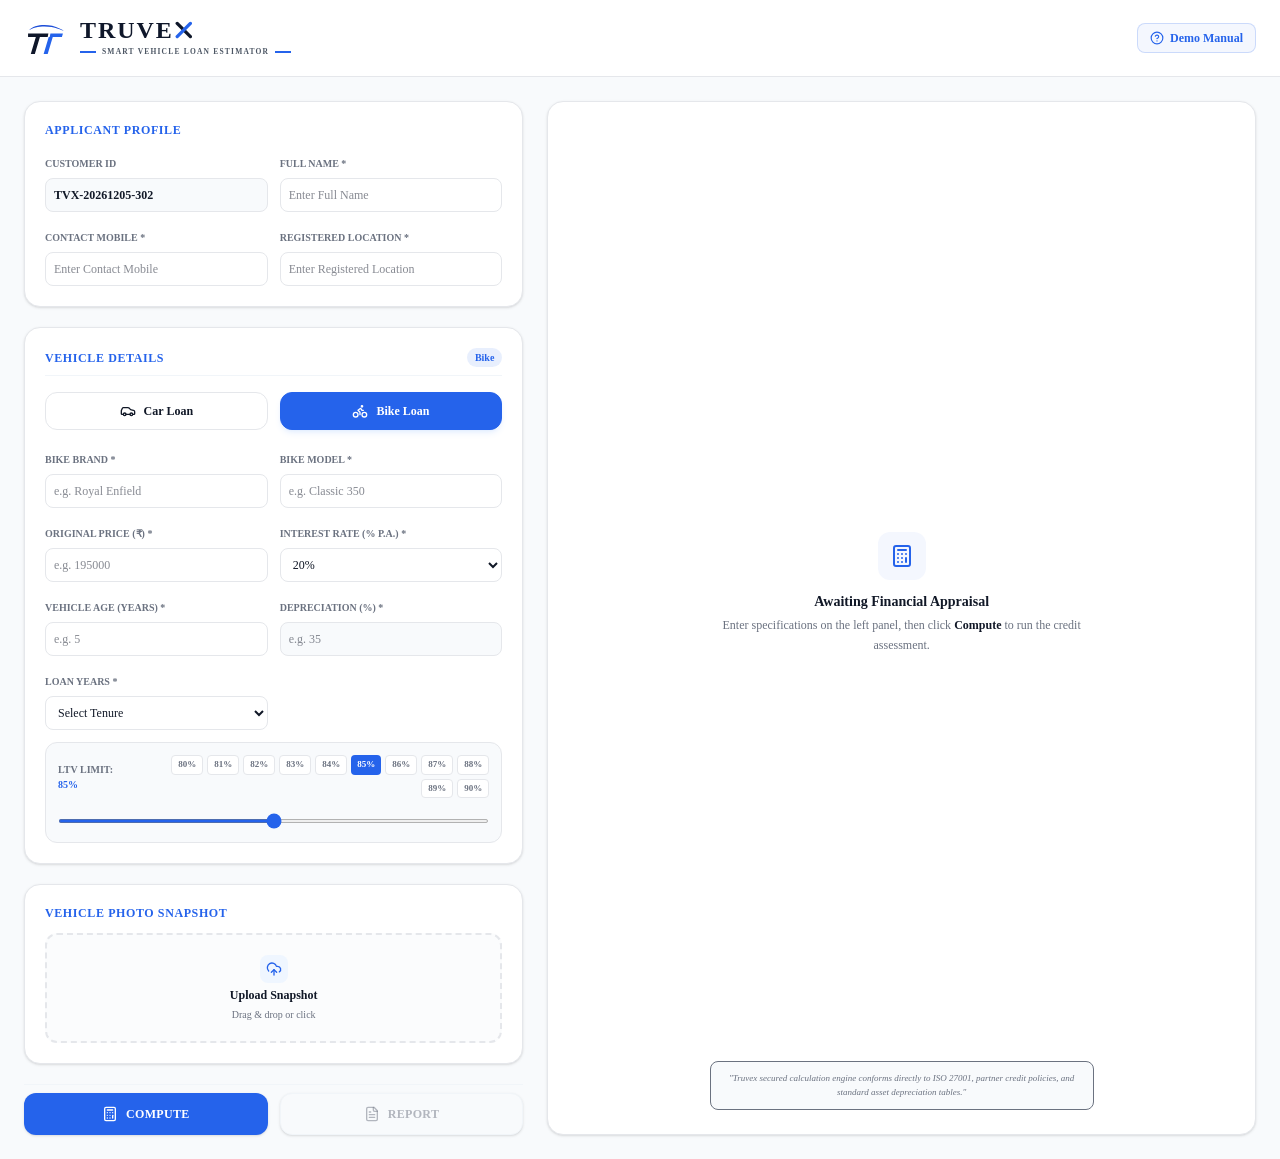
==== index.html @ 7a5fa1ab "deploy updated form without Current Market Value field" ====
<!doctype html>
<html lang="en">
  <head>
    <meta charset="UTF-8" />
    <meta name="viewport" content="width=device-width, initial-scale=1.0" />
    <title>Loan Eligibility Checker – Check Your Loan Eligibility Online | Instant Loan Guide</title>
    <meta name="description" content="Check your loan eligibility online in minutes. Compare personal, home, business, education, and vehicle loans. Learn how to apply, check your application status, calculate EMI, and find the best loan options from trusted lenders." />
    <link rel="canonical" href="https://truvex.life/" />

    <!-- Open Graph / Facebook -->
    <meta property="og:type" content="website" />
    <meta property="og:url" content="https://truvex.life/" />
    <meta property="og:title" content="Loan Eligibility Checker – Check Your Loan Eligibility Online | Instant Loan Guide" />
    <meta property="og:description" content="Check your loan eligibility online in minutes. Compare personal, home, business, education, and vehicle loans. Learn how to apply, check your application status, calculate EMI, and find the best loan options from trusted lenders." />
    <meta property="og:site_name" content="Truvex" />

    <!-- Twitter -->
    <meta name="twitter:card" content="summary_large_image" />
    <meta name="twitter:title" content="Loan Eligibility Checker – Check Your Loan Eligibility Online | Instant Loan Guide" />
    <meta name="twitter:description" content="Check your loan eligibility online in minutes. Compare personal, home, business, education, and vehicle loans. Learn how to apply, check your application status, calculate EMI, and find the best loan options from trusted lenders." />

    <!-- Additional SEO -->
    <meta name="robots" content="index, follow" />
    <meta name="keywords" content="loan eligibility, loan calculator, EMI calculator, vehicle loan, personal loan, home loan, business loan, education loan, loan guide, check eligibility online" />
    <meta name="author" content="Truvex" />
    <meta name="theme-color" content="#203647" />
    <script type="module" crossorigin src="/assets/index-BNVKclhV.js"></script>
    <link rel="stylesheet" crossorigin href="/assets/index-C1b336rQ.css">
  </head>
  <body>
    <div id="root"></div>
  </body>
</html>
---- assets/index-C1b336rQ.css ----
@import"https://fonts.googleapis.com/css2?family=Cinzel:wght@600;700;800&family=Marcellus&family=Cormorant+Garamond:ital,wght@0,500;0,600;0,700;1,500&family=Inter:wght@300;400;500;600;700&family=Poppins:wght@300;400;500;600;700&family=JetBrains+Mono:wght@400;500&display=swap";/*! tailwindcss v4.3.3 | MIT License | https://tailwindcss.com */@layer properties{@supports (((-webkit-hyphens:none)) and (not (margin-trim:inline))) or ((-moz-orient:inline) and (not (color:rgb(from red r g b)))){*,:before,:after,::backdrop{--tw-translate-x:0;--tw-translate-y:0;--tw-translate-z:0;--tw-scale-x:1;--tw-scale-y:1;--tw-scale-z:1;--tw-rotate-x:initial;--tw-rotate-y:initial;--tw-rotate-z:initial;--tw-skew-x:initial;--tw-skew-y:initial;--tw-pan-x:initial;--tw-pan-y:initial;--tw-pinch-zoom:initial;--tw-scroll-snap-strictness:proximity;--tw-space-y-reverse:0;--tw-space-x-reverse:0;--tw-divide-x-reverse:0;--tw-border-style:solid;--tw-divide-y-reverse:0;--tw-leading:initial;--tw-font-weight:initial;--tw-tracking:initial;--tw-ordinal:initial;--tw-slashed-zero:initial;--tw-numeric-figure:initial;--tw-numeric-spacing:initial;--tw-numeric-fraction:initial;--tw-shadow:0 0 #0000;--tw-shadow-color:initial;--tw-shadow-alpha:100%;--tw-inset-shadow:0 0 #0000;--tw-inset-shadow-color:initial;--tw-inset-shadow-alpha:100%;--tw-ring-color:initial;--tw-ring-shadow:0 0 #0000;--tw-inset-ring-color:initial;--tw-inset-ring-shadow:0 0 #0000;--tw-ring-inset:initial;--tw-ring-offset-width:0px;--tw-ring-offset-color:#fff;--tw-ring-offset-shadow:0 0 #0000;--tw-outline-style:solid;--tw-blur:initial;--tw-brightness:initial;--tw-contrast:initial;--tw-grayscale:initial;--tw-hue-rotate:initial;--tw-invert:initial;--tw-opacity:initial;--tw-saturate:initial;--tw-sepia:initial;--tw-drop-shadow:initial;--tw-drop-shadow-color:initial;--tw-drop-shadow-alpha:100%;--tw-drop-shadow-size:initial;--tw-backdrop-blur:initial;--tw-backdrop-brightness:initial;--tw-backdrop-contrast:initial;--tw-backdrop-grayscale:initial;--tw-backdrop-hue-rotate:initial;--tw-backdrop-invert:initial;--tw-backdrop-opacity:initial;--tw-backdrop-saturate:initial;--tw-backdrop-sepia:initial;--tw-duration:initial;--tw-ease:initial;--tw-contain-size:initial;--tw-contain-layout:initial;--tw-contain-paint:initial;--tw-contain-style:initial;--tw-text-shadow-color:initial;--tw-text-shadow-alpha:100%}}}@layer theme{:root,:host{--font-sans:"Times New Roman", Times, Georgia, serif;--font-mono:"Times New Roman", Times, Georgia, serif;--color-red-100:oklch(93.6% .032 17.717);--color-red-200:oklch(88.5% .062 18.334);--color-red-500:oklch(63.7% .237 25.331);--color-red-600:oklch(57.7% .245 27.325);--color-amber-50:oklch(98.7% .022 95.277);--color-amber-600:oklch(66.6% .179 58.318);--color-emerald-50:oklch(97.9% .021 166.113);--color-emerald-100:oklch(95% .052 163.051);--color-emerald-500:oklch(69.6% .17 162.48);--color-emerald-600:oklch(59.6% .145 163.225);--color-emerald-800:oklch(43.2% .095 166.913);--color-sky-950:oklch(29.3% .066 243.157);--color-blue-50:oklch(97% .014 254.604);--color-blue-500:oklch(62.3% .214 259.815);--color-rose-50:oklch(96.9% .015 12.422);--color-rose-100:oklch(94.1% .03 12.58);--color-rose-200:oklch(89.2% .058 10.001);--color-rose-500:oklch(64.5% .246 16.439);--color-rose-600:oklch(58.6% .253 17.585);--color-rose-800:oklch(45.5% .188 13.697);--color-slate-50:oklch(98.4% .003 247.858);--color-slate-100:oklch(96.8% .007 247.896);--color-slate-200:oklch(92.9% .013 255.508);--color-slate-950:oklch(12.9% .042 264.695);--color-white:#fff;--spacing:.25rem;--container-sm:24rem;--text-xs:.75rem;--text-xs--line-height:calc(1 / .75);--text-sm:.875rem;--text-sm--line-height:calc(1.25 / .875);--text-base:1rem;--text-base--line-height: 1.5 ;--text-xl:1.25rem;--text-xl--line-height:calc(1.75 / 1.25);--text-2xl:1.5rem;--text-2xl--line-height:calc(2 / 1.5);--font-weight-semibold:600;--font-weight-bold:700;--font-weight-extrabold:800;--tracking-tight:-.025em;--tracking-wide:.025em;--tracking-wider:.05em;--leading-relaxed:1.625;--radius-md:.375rem;--radius-lg:.5rem;--radius-xl:.75rem;--radius-2xl:1rem;--ease-in:cubic-bezier(.4, 0, 1, 1);--ease-out:cubic-bezier(0, 0, .2, 1);--ease-in-out:cubic-bezier(.4, 0, .2, 1);--default-transition-duration:.15s;--default-transition-timing-function:cubic-bezier(.4, 0, .2, 1);--default-font-family:var(--font-sans);--default-mono-font-family:var(--font-mono)}}@layer base{*,:after,:before,::backdrop{box-sizing:border-box;border:0 solid;margin:0;padding:0}::file-selector-button{box-sizing:border-box;border:0 solid;margin:0;padding:0}html,:host{-webkit-text-size-adjust:100%;-moz-tab-size:4;tab-size:4;line-height:1.5;font-family:var(--default-font-family,-apple-system, BlinkMacSystemFont, "Segoe UI", Roboto, "Helvetica Neue", "Noto Sans", Arial, sans-serif, "Apple Color Emoji", "Segoe UI Emoji", "Segoe UI Symbol", "Noto Color Emoji");font-feature-settings:var(--default-font-feature-settings,normal);font-variation-settings:var(--default-font-variation-settings,normal);-webkit-tap-highlight-color:transparent}hr{height:0;color:inherit;border-top-width:1px}abbr:where([title]){-webkit-text-decoration:underline dotted;text-decoration:underline dotted}h1,h2,h3,h4,h5,h6{font-size:inherit;font-weight:inherit}a{color:inherit;-webkit-text-decoration:inherit;text-decoration:inherit}b,strong{font-weight:bolder}code,kbd,samp,pre{font-family:var(--default-mono-font-family,ui-monospace, SFMono-Regular, Menlo, Monaco, Consolas, "Liberation Mono", "Courier New", monospace);font-feature-settings:var(--default-mono-font-feature-settings,normal);font-variation-settings:var(--default-mono-font-variation-settings,normal);font-size:1em}small{font-size:80%}sub,sup{vertical-align:baseline;font-size:75%;line-height:0;position:relative}sub{bottom:-.25em}sup{top:-.5em}table{text-indent:0;border-color:inherit;border-collapse:collapse}:-moz-focusring:where(:not(iframe)){outline:auto}progress{vertical-align:baseline}summary{display:list-item}ol,ul,menu{list-style:none}img,svg,video,canvas,audio,iframe,embed,object{vertical-align:middle;display:block}img,video{max-width:100%;height:auto}button,input,select,optgroup,textarea{font:inherit;font-feature-settings:inherit;font-variation-settings:inherit;letter-spacing:inherit;color:inherit;opacity:1;background-color:#0000;border-radius:0}::file-selector-button{font:inherit;font-feature-settings:inherit;font-variation-settings:inherit;letter-spacing:inherit;color:inherit;opacity:1;background-color:#0000;border-radius:0}:where(select:is([multiple],[size])) optgroup{font-weight:bolder}:where(select:is([multiple],[size])) optgroup option{padding-inline-start:20px}::file-selector-button{margin-inline-end:4px}::placeholder{opacity:1}@supports (not ((-webkit-appearance:-apple-pay-button))) or (contain-intrinsic-size:1px){::placeholder{color:currentColor}@supports (color:color-mix(in lab,red,red)){::placeholder{color:color-mix(in oklab,currentcolor 50%,transparent)}}}textarea{resize:vertical}::-webkit-search-decoration{-webkit-appearance:none}::-webkit-date-and-time-value{min-height:1lh;text-align:inherit}::-webkit-datetime-edit{display:inline-flex}::-webkit-datetime-edit-fields-wrapper{padding:0}::-webkit-datetime-edit{padding-block:0}::-webkit-datetime-edit-year-field{padding-block:0}::-webkit-datetime-edit-month-field{padding-block:0}::-webkit-datetime-edit-day-field{padding-block:0}::-webkit-datetime-edit-hour-field{padding-block:0}::-webkit-datetime-edit-minute-field{padding-block:0}::-webkit-datetime-edit-second-field{padding-block:0}::-webkit-datetime-edit-millisecond-field{padding-block:0}::-webkit-datetime-edit-meridiem-field{padding-block:0}::-webkit-calendar-picker-indicator{line-height:1}:-moz-ui-invalid{box-shadow:none}button,input:where([type=button],[type=reset],[type=submit]){-webkit-appearance:button;-moz-appearance:button;appearance:button}::file-selector-button{-webkit-appearance:button;-moz-appearance:button;appearance:button}::-webkit-inner-spin-button{height:auto}::-webkit-outer-spin-button{height:auto}[hidden]:where(:not([hidden=until-found])){display:none!important}}@layer components;@layer utilities{.\@container,.\@container-\[inline-size\]{container-type:inline-size}.\@container-size{container-type:size}.pointer-events-auto{pointer-events:auto}.pointer-events-none{pointer-events:none}.collapse{visibility:collapse}.invisible{visibility:hidden}.visible{visibility:visible}.sr-only{clip-path:inset(50%);white-space:nowrap;border-width:0;width:1px;height:1px;margin:-1px;padding:0;position:absolute;overflow:hidden}.not-sr-only{clip-path:none;white-space:normal;width:auto;height:auto;margin:0;padding:0;position:static;overflow:visible}.\!absolute{position:absolute!important}.absolute{position:absolute}.fixed{position:fixed}.relative{position:relative}.static{position:static}.sticky{position:sticky}.inset-0{top:0;right:0;bottom:0;left:0}.-top-1\.5{top:calc(var(--spacing) * -1.5)}.top-0{top:0}.-right-1\.5{right:calc(var(--spacing) * -1.5)}.isolate{isolation:isolate}.isolation-auto{isolation:auto}.z-40{z-index:40}.order-0,.order-none{order:0}.col-span-2{grid-column:span 2/span 2}.float-end{float:inline-end}.float-left{float:left}.float-none{float:none}.float-right{float:right}.float-start{float:inline-start}.clear-both{clear:both}.clear-end{clear:inline-end}.clear-left{clear:left}.clear-none{clear:none}.clear-right{clear:right}.clear-start{clear:inline-start}.\!container{width:100%!important}@media(min-width:40rem){.\!container{max-width:40rem!important}}@media(min-width:48rem){.\!container{max-width:48rem!important}}@media(min-width:64rem){.\!container{max-width:64rem!important}}@media(min-width:80rem){.\!container{max-width:80rem!important}}@media(min-width:96rem){.\!container{max-width:96rem!important}}.container{width:100%}@media(min-width:40rem){.container{max-width:40rem}}@media(min-width:48rem){.container{max-width:48rem}}@media(min-width:64rem){.container{max-width:64rem}}@media(min-width:80rem){.container{max-width:80rem}}@media(min-width:96rem){.container{max-width:96rem}}.container\!{width:100%!important}@media(min-width:40rem){.container\!{max-width:40rem!important}}@media(min-width:48rem){.container\!{max-width:48rem!important}}@media(min-width:64rem){.container\!{max-width:64rem!important}}@media(min-width:80rem){.container\!{max-width:80rem!important}}@media(min-width:96rem){.container\!{max-width:96rem!important}}.m-2{margin:calc(var(--spacing) * 2)}.mx-2{margin-inline:calc(var(--spacing) * 2)}.mx-auto{margin-inline:auto}.my-1{margin-block:var(--spacing)}.my-auto{margin-block:auto}.mt-0\.5{margin-top:calc(var(--spacing) * .5)}.mt-1{margin-top:var(--spacing)}.mt-1\.5{margin-top:calc(var(--spacing) * 1.5)}.mt-2{margin-top:calc(var(--spacing) * 2)}.mt-4{margin-top:calc(var(--spacing) * 4)}.mt-\[16px\]{margin-top:16px}.mr-2{margin-right:calc(var(--spacing) * 2)}.mb-1{margin-bottom:var(--spacing)}.mb-1\.5{margin-bottom:calc(var(--spacing) * 1.5)}.mb-2{margin-bottom:calc(var(--spacing) * 2)}.mb-3{margin-bottom:calc(var(--spacing) * 3)}.ml-2{margin-left:calc(var(--spacing) * 2)}.ml-\[0\.05em\]{margin-left:.05em}.box-border{box-sizing:border-box}.box-content{box-sizing:content-box}.block{display:block}.block\!{display:block!important}.contents{display:contents}.flex{display:flex}.flow-root{display:flow-root}.grid{display:grid}.hidden{display:none}.inline{display:inline}.inline-block{display:inline-block}.inline-flex{display:inline-flex}.inline-grid{display:inline-grid}.inline-table{display:inline-table}.list-item{display:list-item}.table{display:table}.table-caption{display:table-caption}.table-cell{display:table-cell}.table-column{display:table-column}.table-column-group{display:table-column-group}.table-footer-group{display:table-footer-group}.table-header-group{display:table-header-group}.table-row{display:table-row}.table-row-group{display:table-row-group}.field-sizing-content{field-sizing:content}.field-sizing-fixed{field-sizing:fixed}.size-auto{width:auto;height:auto}.h-1{height:var(--spacing)}.h-3{height:calc(var(--spacing) * 3)}.h-3\.5{height:calc(var(--spacing) * 3.5)}.h-4{height:calc(var(--spacing) * 4)}.h-5{height:calc(var(--spacing) * 5)}.h-6{height:calc(var(--spacing) * 6)}.h-9{height:calc(var(--spacing) * 9)}.h-12{height:calc(var(--spacing) * 12)}.h-20{height:calc(var(--spacing) * 20)}.h-\[1\.2rem\]{height:1.2rem}.h-\[1\.5px\]{height:1.5px}.h-auto{height:auto}.h-full{height:100%}.h-lh{height:1lh}.h-screen{height:100vh}.max-h-\[80px\]{max-height:80px}.max-h-lh{max-height:1lh}.max-h-none{max-height:none}.max-h-screen{max-height:100vh}.min-h-\[110px\]{min-height:110px}.min-h-\[420px\]{min-height:420px}.min-h-auto{min-height:auto}.min-h-lh{min-height:1lh}.min-h-screen{min-height:100vh}.w-1\/2{width:50%}.w-2{width:calc(var(--spacing) * 2)}.w-3{width:calc(var(--spacing) * 3)}.w-3\.5{width:calc(var(--spacing) * 3.5)}.w-4{width:calc(var(--spacing) * 4)}.w-5{width:calc(var(--spacing) * 5)}.w-6{width:calc(var(--spacing) * 6)}.w-9{width:calc(var(--spacing) * 9)}.w-12{width:calc(var(--spacing) * 12)}.w-20{width:calc(var(--spacing) * 20)}.w-\[0\.9rem\]{width:.9rem}.w-auto{width:auto}.w-full{width:100%}.w-screen{width:100vw}.max-w-\[1400px\]{max-width:1400px}.max-w-full{max-width:100%}.max-w-none{max-width:none}.max-w-screen{max-width:100vw}.max-w-sm{max-width:var(--container-sm)}.min-w-auto{min-width:auto}.min-w-screen{min-width:100vw}.flex-auto{flex:auto}.flex-initial{flex:0 auto}.flex-none{flex:none}.flex-shrink,.shrink{flex-shrink:1}.shrink-0{flex-shrink:0}.flex-grow,.grow{flex-grow:1}.basis-auto{flex-basis:auto}.basis-full{flex-basis:100%}.table-auto{table-layout:auto}.table-fixed{table-layout:fixed}.caption-bottom{caption-side:bottom}.caption-top{caption-side:top}.border-collapse{border-collapse:collapse}.border-separate{border-collapse:separate}.-translate-full{--tw-translate-x:-100%;--tw-translate-y:-100%;translate:var(--tw-translate-x) var(--tw-translate-y)}.translate-full{--tw-translate-x:100%;--tw-translate-y:100%;translate:var(--tw-translate-x) var(--tw-translate-y)}.translate-3d{translate:var(--tw-translate-x) var(--tw-translate-y) var(--tw-translate-z)}.translate-none{translate:none}.scale-3d{scale:var(--tw-scale-x) var(--tw-scale-y) var(--tw-scale-z)}.scale-none{scale:none}.-rotate-90{rotate:-90deg}.rotate-none{rotate:none}.transform{transform:var(--tw-rotate-x,) var(--tw-rotate-y,) var(--tw-rotate-z,) var(--tw-skew-x,) var(--tw-skew-y,)}.transform\!{transform:var(--tw-rotate-x,) var(--tw-rotate-y,) var(--tw-rotate-z,) var(--tw-skew-x,) var(--tw-skew-y,)!important}.transform-cpu{transform:var(--tw-rotate-x,) var(--tw-rotate-y,) var(--tw-rotate-z,) var(--tw-skew-x,) var(--tw-skew-y,)}.transform-gpu{transform:translateZ(0) var(--tw-rotate-x,) var(--tw-rotate-y,) var(--tw-rotate-z,) var(--tw-skew-x,) var(--tw-skew-y,)}.transform-none{transform:none}.cursor-not-allowed{cursor:not-allowed}.cursor-pointer{cursor:pointer}.touch-pinch-zoom{--tw-pinch-zoom:pinch-zoom;touch-action:var(--tw-pan-x,) var(--tw-pan-y,) var(--tw-pinch-zoom,)}.resize{resize:both}.resize-none{resize:none}.resize-x{resize:horizontal}.resize-y{resize:vertical}.snap-none{scroll-snap-type:none}.snap-mandatory{--tw-scroll-snap-strictness:mandatory}.snap-proximity{--tw-scroll-snap-strictness:proximity}.snap-align-none{scroll-snap-align:none}.snap-center{scroll-snap-align:center}.snap-end{scroll-snap-align:end}.snap-start{scroll-snap-align:start}.snap-always{scroll-snap-stop:always}.snap-normal{scroll-snap-stop:normal}.scrollbar-auto{scrollbar-width:auto}.scrollbar-none{scrollbar-width:none}.scrollbar-thin{scrollbar-width:thin}.scrollbar-gutter-auto{scrollbar-gutter:auto}.scrollbar-gutter-both{scrollbar-gutter:stable both-edges}.scrollbar-gutter-stable{scrollbar-gutter:stable}.list-inside{list-style-position:inside}.list-outside{list-style-position:outside}.appearance-auto{-webkit-appearance:auto;-moz-appearance:auto;appearance:auto}.appearance-none{-webkit-appearance:none;-moz-appearance:none;appearance:none}.columns-2{columns:2}.columns-3{columns:3}.columns-4{columns:4}.grid-flow-col{grid-auto-flow:column}.grid-flow-col-dense{grid-auto-flow:column dense}.grid-flow-dense{grid-auto-flow:dense}.grid-flow-row{grid-auto-flow:row}.grid-flow-row-dense{grid-auto-flow:dense}.grid-cols-1{grid-template-columns:repeat(1,minmax(0,1fr))}.grid-cols-2{grid-template-columns:repeat(2,minmax(0,1fr))}.flex-col{flex-direction:column}.flex-col-reverse{flex-direction:column-reverse}.flex-row{flex-direction:row}.flex-row-reverse{flex-direction:row-reverse}.flex-nowrap{flex-wrap:nowrap}.flex-wrap{flex-wrap:wrap}.flex-wrap-reverse{flex-wrap:wrap-reverse}.place-content-around{place-content:space-around}.place-content-baseline{place-content:baseline start}.place-content-between{place-content:space-between}.place-content-center{place-content:center}.place-content-center-safe{place-content:safe center}.place-content-end{place-content:end}.place-content-end-safe{place-content:safe end}.place-content-evenly{place-content:space-evenly}.place-content-start{place-content:start}.place-content-stretch{place-content:stretch}.place-items-baseline{place-items:baseline}.place-items-center{place-items:center}.place-items-center-safe{place-items:safe center}.place-items-end{place-items:end}.place-items-end-safe{place-items:safe end}.place-items-start{place-items:start}.place-items-stretch{place-items:stretch stretch}.content-around{align-content:space-around}.content-baseline{align-content:baseline}.content-between{align-content:space-between}.content-center{align-content:center}.content-center-safe{align-content:safe center}.content-end{align-content:flex-end}.content-end-safe{align-content:safe flex-end}.content-evenly{align-content:space-evenly}.content-normal{align-content:normal}.content-start{align-content:flex-start}.content-stretch{align-content:stretch}.items-baseline{align-items:baseline}.items-baseline-last{align-items:last baseline}.items-center{align-items:center}.items-center-safe{align-items:safe center}.items-end{align-items:flex-end}.items-end-safe{align-items:safe flex-end}.items-start{align-items:flex-start}.items-stretch{align-items:stretch}.justify-around{justify-content:space-around}.justify-baseline{justify-content:baseline}.justify-between{justify-content:space-between}.justify-center{justify-content:center}.justify-center-safe{justify-content:safe center}.justify-end{justify-content:flex-end}.justify-end-safe{justify-content:safe flex-end}.justify-evenly{justify-content:space-evenly}.justify-normal{justify-content:normal}.justify-start{justify-content:flex-start}.justify-stretch{justify-content:stretch}.justify-items-center{justify-items:center}.justify-items-center-safe{justify-items:safe center}.justify-items-end{justify-items:end}.justify-items-end-safe{justify-items:safe end}.justify-items-normal{justify-items:normal}.justify-items-start{justify-items:start}.justify-items-stretch{justify-items:stretch}.gap-1{gap:var(--spacing)}.gap-1\.5{gap:calc(var(--spacing) * 1.5)}.gap-2{gap:calc(var(--spacing) * 2)}.gap-3{gap:calc(var(--spacing) * 3)}.gap-4{gap:calc(var(--spacing) * 4)}.gap-5{gap:calc(var(--spacing) * 5)}.gap-6{gap:calc(var(--spacing) * 6)}:where(.space-y-2>:not(:last-child)){--tw-space-y-reverse:0;margin-block-start:calc(calc(var(--spacing) * 2) * var(--tw-space-y-reverse));margin-block-end:calc(calc(var(--spacing) * 2) * calc(1 - var(--tw-space-y-reverse)))}:where(.space-y-3>:not(:last-child)){--tw-space-y-reverse:0;margin-block-start:calc(calc(var(--spacing) * 3) * var(--tw-space-y-reverse));margin-block-end:calc(calc(var(--spacing) * 3) * calc(1 - var(--tw-space-y-reverse)))}:where(.space-y-4>:not(:last-child)){--tw-space-y-reverse:0;margin-block-start:calc(calc(var(--spacing) * 4) * var(--tw-space-y-reverse));margin-block-end:calc(calc(var(--spacing) * 4) * calc(1 - var(--tw-space-y-reverse)))}:where(.space-y-reverse>:not(:last-child)){--tw-space-y-reverse:1}:where(.space-x-reverse>:not(:last-child)){--tw-space-x-reverse:1}:where(.divide-x>:not(:last-child)){--tw-divide-x-reverse:0;border-inline-style:var(--tw-border-style);border-inline-start-width:calc(1px * var(--tw-divide-x-reverse));border-inline-end-width:calc(1px * calc(1 - var(--tw-divide-x-reverse)))}:where(.divide-y>:not(:last-child)){--tw-divide-y-reverse:0;border-bottom-style:var(--tw-border-style);border-top-style:var(--tw-border-style);border-top-width:calc(1px * var(--tw-divide-y-reverse));border-bottom-width:calc(1px * calc(1 - var(--tw-divide-y-reverse)))}:where(.divide-y-reverse>:not(:last-child)){--tw-divide-y-reverse:1}.place-self-auto{place-self:auto}.place-self-center{place-self:center}.place-self-center-safe{place-self:safe center}.place-self-end{place-self:end}.place-self-end-safe{place-self:safe end}.place-self-start{place-self:start}.place-self-stretch{place-self:stretch stretch}.self-auto{align-self:auto}.self-baseline{align-self:baseline}.self-baseline-last{align-self:last baseline}.self-center{align-self:center}.self-center-safe{align-self:safe center}.self-end{align-self:flex-end}.self-end-safe{align-self:safe flex-end}.self-start{align-self:flex-start}.self-stretch{align-self:stretch}.justify-self-auto{justify-self:auto}.justify-self-center{justify-self:center}.justify-self-center-safe{justify-self:safe center}.justify-self-end{justify-self:flex-end}.justify-self-end-safe{justify-self:safe flex-end}.justify-self-start{justify-self:flex-start}.justify-self-stretch{justify-self:stretch}.truncate{text-overflow:ellipsis;white-space:nowrap;overflow:hidden}.scroll-auto{scroll-behavior:auto}.scroll-smooth{scroll-behavior:smooth}.rounded{border-radius:.25rem}.rounded-2xl{border-radius:var(--radius-2xl)}.rounded-full{border-radius:3.40282e38px}.rounded-lg{border-radius:var(--radius-lg)}.rounded-md{border-radius:var(--radius-md)}.rounded-xl{border-radius:var(--radius-xl)}.rounded-s{border-start-start-radius:.25rem;border-end-start-radius:.25rem}.rounded-ss{border-start-start-radius:.25rem}.rounded-e{border-start-end-radius:.25rem;border-end-end-radius:.25rem}.rounded-se{border-start-end-radius:.25rem}.rounded-ee{border-end-end-radius:.25rem}.rounded-es{border-end-start-radius:.25rem}.rounded-t{border-top-left-radius:.25rem;border-top-right-radius:.25rem}.rounded-l{border-top-left-radius:.25rem;border-bottom-left-radius:.25rem}.rounded-tl{border-top-left-radius:.25rem}.rounded-r{border-top-right-radius:.25rem;border-bottom-right-radius:.25rem}.rounded-tr{border-top-right-radius:.25rem}.rounded-b{border-bottom-right-radius:.25rem;border-bottom-left-radius:.25rem}.rounded-br{border-bottom-right-radius:.25rem}.rounded-bl{border-bottom-left-radius:.25rem}.border{border-style:var(--tw-border-style);border-width:1px}.border-2{border-style:var(--tw-border-style);border-width:2px}.border-x{border-inline-style:var(--tw-border-style);border-inline-width:1px}.border-y{border-block-style:var(--tw-border-style);border-block-width:1px}.border-s{border-inline-start-style:var(--tw-border-style);border-inline-start-width:1px}.border-e{border-inline-end-style:var(--tw-border-style);border-inline-end-width:1px}.border-bs{border-block-start-style:var(--tw-border-style);border-block-start-width:1px}.border-be{border-block-end-style:var(--tw-border-style);border-block-end-width:1px}.border-t{border-top-style:var(--tw-border-style);border-top-width:1px}.border-r{border-right-style:var(--tw-border-style);border-right-width:1px}.border-b{border-bottom-style:var(--tw-border-style);border-bottom-width:1px}.border-l{border-left-style:var(--tw-border-style);border-left-width:1px}.border-dashed{--tw-border-style:dashed;border-style:dashed}.border-dotted{--tw-border-style:dotted;border-style:dotted}.border-double{--tw-border-style:double;border-style:double}.border-hidden{--tw-border-style:hidden;border-style:hidden}.border-none{--tw-border-style:none;border-style:none}.border-solid{--tw-border-style:solid;border-style:solid}.border-\[\#2563EB\]{border-color:#2563eb}.border-\[\#2563EB\]\/20{border-color:#2563eb33}.border-\[\#2563EB\]\/30{border-color:#2563eb4d}.border-\[\#E5E7EB\]{border-color:#e5e7eb}.border-emerald-100{border-color:var(--color-emerald-100)}.border-rose-100{border-color:var(--color-rose-100)}.border-rose-200{border-color:var(--color-rose-200)}.border-slate-100{border-color:var(--color-slate-100)}.bg-\(--my_variable\){background-color:var(--my_variable)}.bg-\(color\:--my-color\){background-color:var(--my-color)}.bg-\[\#0088cc\]{background-color:#08c}.bg-\[\#2563EB\]{background-color:#2563eb}.bg-\[\#2563EB\]\/5{background-color:#2563eb0d}.bg-\[\#2563EB\]\/10{background-color:#2563eb1a}.bg-\[\#2563eb\]{background-color:#2563eb}.bg-\[\#F8FAFC\]{background-color:#f8fafc}.bg-\[color\:var\(--my-color\)\]{background-color:var(--my-color)}.bg-\[var\(--my_variable\)\]{background-color:var(--my_variable)}.bg-amber-50{background-color:var(--color-amber-50)}.bg-blue-50{background-color:var(--color-blue-50)}.bg-blue-50\/5{background-color:#eff6ff0d}@supports (color:color-mix(in lab,red,red)){.bg-blue-50\/5{background-color:color-mix(in oklab,var(--color-blue-50) 5%,transparent)}}.bg-emerald-50{background-color:var(--color-emerald-50)}.bg-emerald-500\/10{background-color:#00bb7f1a}@supports (color:color-mix(in lab,red,red)){.bg-emerald-500\/10{background-color:color-mix(in oklab,var(--color-emerald-500) 10%,transparent)}}.bg-red-100{background-color:var(--color-red-100)}.bg-red-500{background-color:var(--color-red-500)}.bg-red-500\/50{background-color:#fb2c3680}@supports (color:color-mix(in lab,red,red)){.bg-red-500\/50{background-color:color-mix(in oklab,var(--color-red-500) 50%,transparent)}}.bg-red-500\/\[50\%\]{background-color:#fb2c3680}@supports (color:color-mix(in lab,red,red)){.bg-red-500\/\[50\%\]{background-color:color-mix(in oklab,var(--color-red-500) 50%,transparent)}}.bg-rose-50{background-color:var(--color-rose-50)}.bg-rose-500\/10{background-color:#ff23571a}@supports (color:color-mix(in lab,red,red)){.bg-rose-500\/10{background-color:color-mix(in oklab,var(--color-rose-500) 10%,transparent)}}.bg-slate-50{background-color:var(--color-slate-50)}.bg-slate-50\/50{background-color:#f8fafc80}@supports (color:color-mix(in lab,red,red)){.bg-slate-50\/50{background-color:color-mix(in oklab,var(--color-slate-50) 50%,transparent)}}.bg-slate-200{background-color:var(--color-slate-200)}.bg-white{background-color:var(--color-white)}.-bg-conic,.bg-conic{--tw-gradient-position:in oklab;background-image:conic-gradient(var(--tw-gradient-stops))}.bg-radial{--tw-gradient-position:in oklab;background-image:radial-gradient(var(--tw-gradient-stops))}.bg-none{background-image:none}.via-none{--tw-gradient-via-stops:initial}.mask-none{-webkit-mask-image:none;mask-image:none}.mask-circle{--tw-mask-radial-shape:circle}.mask-ellipse{--tw-mask-radial-shape:ellipse}.mask-radial-closest-corner{--tw-mask-radial-size:closest-corner}.mask-radial-closest-side{--tw-mask-radial-size:closest-side}.mask-radial-farthest-corner{--tw-mask-radial-size:farthest-corner}.mask-radial-farthest-side{--tw-mask-radial-size:farthest-side}.mask-radial-at-bottom{--tw-mask-radial-position:bottom}.mask-radial-at-bottom-left{--tw-mask-radial-position:bottom left}.mask-radial-at-bottom-right{--tw-mask-radial-position:bottom right}.mask-radial-at-center{--tw-mask-radial-position:center}.mask-radial-at-left{--tw-mask-radial-position:left}.mask-radial-at-right{--tw-mask-radial-position:right}.mask-radial-at-top{--tw-mask-radial-position:top}.mask-radial-at-top-left{--tw-mask-radial-position:top left}.mask-radial-at-top-right{--tw-mask-radial-position:top right}.box-decoration-clone{-webkit-box-decoration-break:clone;box-decoration-break:clone}.box-decoration-slice{-webkit-box-decoration-break:slice;box-decoration-break:slice}.decoration-clone{-webkit-box-decoration-break:clone;box-decoration-break:clone}.decoration-slice{-webkit-box-decoration-break:slice;box-decoration-break:slice}.bg-auto{background-size:auto}.bg-contain{background-size:contain}.bg-cover{background-size:cover}.bg-fixed{background-attachment:fixed}.bg-local{background-attachment:local}.bg-scroll{background-attachment:scroll}.bg-clip-border{background-clip:border-box}.bg-clip-content{background-clip:content-box}.bg-clip-padding{background-clip:padding-box}.bg-clip-text{-webkit-background-clip:text;background-clip:text}.bg-bottom{background-position:bottom}.bg-bottom-left{background-position:0 100%}.bg-bottom-right{background-position:100% 100%}.bg-center{background-position:50%}.bg-left{background-position:0}.bg-left-bottom{background-position:0 100%}.bg-left-top{background-position:0 0}.bg-right{background-position:100%}.bg-right-bottom{background-position:100% 100%}.bg-right-top{background-position:100% 0}.bg-top{background-position:top}.bg-top-left{background-position:0 0}.bg-top-right{background-position:100% 0}.bg-no-repeat{background-repeat:no-repeat}.bg-repeat{background-repeat:repeat}.bg-repeat-round{background-repeat:round}.bg-repeat-space{background-repeat:space}.bg-repeat-x{background-repeat:repeat-x}.bg-repeat-y{background-repeat:repeat-y}.bg-origin-border{background-origin:border-box}.bg-origin-content{background-origin:content-box}.bg-origin-padding{background-origin:padding-box}.mask-add{-webkit-mask-composite:source-over;mask-composite:add}.mask-exclude{-webkit-mask-composite:xor;mask-composite:exclude}.mask-intersect{-webkit-mask-composite:source-in;mask-composite:intersect}.mask-subtract{-webkit-mask-composite:source-out;mask-composite:subtract}.mask-alpha{-webkit-mask-source-type:alpha;mask-mode:alpha}.mask-luminance{-webkit-mask-source-type:luminance;mask-mode:luminance}.mask-match{-webkit-mask-source-type:auto;mask-mode:match-source}.mask-type-alpha{mask-type:alpha}.mask-type-luminance{mask-type:luminance}.mask-auto{-webkit-mask-size:auto;mask-size:auto}.mask-contain{-webkit-mask-size:contain;mask-size:contain}.mask-cover{-webkit-mask-size:cover;mask-size:cover}.mask-clip-border{-webkit-mask-clip:border-box;mask-clip:border-box}.mask-clip-content{-webkit-mask-clip:content-box;mask-clip:content-box}.mask-clip-fill{-webkit-mask-clip:fill-box;mask-clip:fill-box}.mask-clip-padding{-webkit-mask-clip:padding-box;mask-clip:padding-box}.mask-clip-stroke{-webkit-mask-clip:stroke-box;mask-clip:stroke-box}.mask-clip-view{-webkit-mask-clip:view-box;mask-clip:view-box}.mask-no-clip{-webkit-mask-clip:no-clip;mask-clip:no-clip}.mask-bottom{-webkit-mask-position:bottom;mask-position:bottom}.mask-bottom-left{-webkit-mask-position:0 100%;mask-position:0 100%}.mask-bottom-right{-webkit-mask-position:100% 100%;mask-position:100% 100%}.mask-center{-webkit-mask-position:50%;mask-position:50%}.mask-left{-webkit-mask-position:0;mask-position:0}.mask-right{-webkit-mask-position:100%;mask-position:100%}.mask-top{-webkit-mask-position:top;mask-position:top}.mask-top-left{-webkit-mask-position:0 0;mask-position:0 0}.mask-top-right{-webkit-mask-position:100% 0;mask-position:100% 0}.mask-no-repeat{-webkit-mask-repeat:no-repeat;mask-repeat:no-repeat}.mask-repeat{-webkit-mask-repeat:repeat;mask-repeat:repeat}.mask-repeat-round{-webkit-mask-repeat:round;mask-repeat:round}.mask-repeat-space{-webkit-mask-repeat:space;mask-repeat:space}.mask-repeat-x{-webkit-mask-repeat:repeat-x;mask-repeat:repeat-x}.mask-repeat-y{-webkit-mask-repeat:repeat-y;mask-repeat:repeat-y}.mask-origin-border{-webkit-mask-origin:border-box;mask-origin:border-box}.mask-origin-content{-webkit-mask-origin:content-box;mask-origin:content-box}.mask-origin-fill{-webkit-mask-origin:fill-box;mask-origin:fill-box}.mask-origin-padding{-webkit-mask-origin:padding-box;mask-origin:padding-box}.mask-origin-stroke{-webkit-mask-origin:stroke-box;mask-origin:stroke-box}.mask-origin-view{-webkit-mask-origin:view-box;mask-origin:view-box}.fill-none{fill:none}.stroke-\[\#22C55E\]{stroke:#22c55e}.stroke-none{stroke:none}.stroke-rose-500{stroke:var(--color-rose-500)}.stroke-slate-100{stroke:var(--color-slate-100)}.stroke-\[3px\]{stroke-width:3px}.object-contain{object-fit:contain}.object-cover{object-fit:cover}.object-fill{object-fit:fill}.object-none{object-fit:none}.object-scale-down{object-fit:scale-down}.object-left-bottom{object-position:left bottom}.object-left-top{object-position:left top}.object-right-bottom{object-position:right bottom}.object-right-top{object-position:right top}.p-1{padding:var(--spacing)}.p-1\.5{padding:calc(var(--spacing) * 1.5)}.p-2{padding:calc(var(--spacing) * 2)}.p-2\.5{padding:calc(var(--spacing) * 2.5)}.p-3{padding:calc(var(--spacing) * 3)}.p-3\.5{padding:calc(var(--spacing) * 3.5)}.p-4{padding:calc(var(--spacing) * 4)}.p-5{padding:calc(var(--spacing) * 5)}.p-6{padding:calc(var(--spacing) * 6)}.px-1\.5{padding-inline:calc(var(--spacing) * 1.5)}.px-2{padding-inline:calc(var(--spacing) * 2)}.px-3{padding-inline:calc(var(--spacing) * 3)}.py-0\.5{padding-block:calc(var(--spacing) * .5)}.py-1\.5{padding-block:calc(var(--spacing) * 1.5)}.py-2\.5{padding-block:calc(var(--spacing) * 2.5)}.py-3{padding-block:calc(var(--spacing) * 3)}.pt-2{padding-top:calc(var(--spacing) * 2)}.pb-1{padding-bottom:var(--spacing)}.pb-2{padding-bottom:calc(var(--spacing) * 2)}.text-center{text-align:center}.text-end{text-align:end}.text-justify{text-align:justify}.text-left{text-align:left}.text-right{text-align:right}.text-start{text-align:start}.align-baseline{vertical-align:baseline}.align-bottom{vertical-align:bottom}.align-middle{vertical-align:middle}.align-sub{vertical-align:sub}.align-super{vertical-align:super}.align-text-bottom{vertical-align:text-bottom}.align-text-top{vertical-align:text-top}.align-top{vertical-align:top}.font-mono{font-family:var(--font-mono)}.font-sans{font-family:var(--font-sans)}.text-base{font-size:var(--text-base);line-height:var(--tw-leading,var(--text-base--line-height))}.text-sm{font-size:var(--text-sm);line-height:var(--tw-leading,var(--text-sm--line-height))}.text-xl{font-size:var(--text-xl);line-height:var(--tw-leading,var(--text-xl--line-height))}.text-xs{font-size:var(--text-xs);line-height:var(--tw-leading,var(--text-xs--line-height))}.text-\[6\.5px\]{font-size:6.5px}.text-\[7px\]{font-size:7px}.text-\[9px\]{font-size:9px}.text-\[10px\]{font-size:10px}.leading-none{--tw-leading:1;line-height:1}.leading-relaxed{--tw-leading:var(--leading-relaxed);line-height:var(--leading-relaxed)}.font-bold{--tw-font-weight:var(--font-weight-bold);font-weight:var(--font-weight-bold)}.font-extrabold{--tw-font-weight:var(--font-weight-extrabold);font-weight:var(--font-weight-extrabold)}.font-semibold{--tw-font-weight:var(--font-weight-semibold);font-weight:var(--font-weight-semibold)}.tracking-\[0\.08em\]{--tw-tracking:.08em;letter-spacing:.08em}.tracking-\[0\.16em\]{--tw-tracking:.16em;letter-spacing:.16em}.tracking-tight{--tw-tracking:var(--tracking-tight);letter-spacing:var(--tracking-tight)}.tracking-wide{--tw-tracking:var(--tracking-wide);letter-spacing:var(--tracking-wide)}.tracking-wider{--tw-tracking:var(--tracking-wider);letter-spacing:var(--tracking-wider)}.text-balance{text-wrap:balance}.text-nowrap{text-wrap:nowrap}.text-pretty{text-wrap:pretty}.text-wrap{text-wrap:wrap}.break-normal{overflow-wrap:normal;word-break:normal}.break-words{overflow-wrap:break-word}.wrap-anywhere{overflow-wrap:anywhere}.wrap-break-word{overflow-wrap:break-word}.wrap-normal{overflow-wrap:normal}.break-all{word-break:break-all}.break-keep{word-break:keep-all}.overflow-ellipsis{text-overflow:ellipsis}.text-clip{text-overflow:clip}.text-ellipsis{text-overflow:ellipsis}.hyphens-auto{-webkit-hyphens:auto;hyphens:auto}.hyphens-manual{-webkit-hyphens:manual;hyphens:manual}.hyphens-none{-webkit-hyphens:none;hyphens:none}.whitespace-break-spaces{white-space:break-spaces}.whitespace-normal{white-space:normal}.whitespace-nowrap{white-space:nowrap}.whitespace-pre{white-space:pre}.whitespace-pre-line{white-space:pre-line}.whitespace-pre-wrap{white-space:pre-wrap}.\[color\:red\]{color:red}.\[color\:red\]\/50{color:#ff000080}.\[color\:red\]\/50\!{color:#ff000080!important}.text-\[\#0f172a\]{color:#0f172a}.text-\[\#4b5563\]{color:#4b5563}.text-\[\#6B7280\]{color:#6b7280}.text-\[\#6B7280\]\/50{color:#6b728080}.text-\[\#22C55E\]{color:#22c55e}.text-\[\#2563EB\]{color:#2563eb}.text-\[\#111827\]{color:#111827}.text-\[\#F59E0B\]{color:#f59e0b}.text-amber-600{color:var(--color-amber-600)}.text-emerald-600{color:var(--color-emerald-600)}.text-emerald-800{color:var(--color-emerald-800)}.text-red-600{color:var(--color-red-600)}.text-rose-500{color:var(--color-rose-500)}.text-rose-600{color:var(--color-rose-600)}.text-rose-800{color:var(--color-rose-800)}.text-white{color:var(--color-white)}.capitalize{text-transform:capitalize}.lowercase{text-transform:lowercase}.normal-case{text-transform:none}.uppercase{text-transform:uppercase}.italic{font-style:italic}.not-italic{font-style:normal}.font-stretch-condensed{font-stretch:75%}.font-stretch-expanded{font-stretch:125%}.font-stretch-extra-condensed{font-stretch:62.5%}.font-stretch-extra-expanded{font-stretch:150%}.font-stretch-normal{font-stretch:100%}.font-stretch-semi-condensed{font-stretch:87.5%}.font-stretch-semi-expanded{font-stretch:112.5%}.font-stretch-ultra-condensed{font-stretch:50%}.font-stretch-ultra-expanded{font-stretch:200%}.diagonal-fractions{--tw-numeric-fraction:diagonal-fractions;font-variant-numeric:var(--tw-ordinal,) var(--tw-slashed-zero,) var(--tw-numeric-figure,) var(--tw-numeric-spacing,) var(--tw-numeric-fraction,)}.lining-nums{--tw-numeric-figure:lining-nums;font-variant-numeric:var(--tw-ordinal,) var(--tw-slashed-zero,) var(--tw-numeric-figure,) var(--tw-numeric-spacing,) var(--tw-numeric-fraction,)}.oldstyle-nums{--tw-numeric-figure:oldstyle-nums;font-variant-numeric:var(--tw-ordinal,) var(--tw-slashed-zero,) var(--tw-numeric-figure,) var(--tw-numeric-spacing,) var(--tw-numeric-fraction,)}.ordinal{--tw-ordinal:ordinal;font-variant-numeric:var(--tw-ordinal,) var(--tw-slashed-zero,) var(--tw-numeric-figure,) var(--tw-numeric-spacing,) var(--tw-numeric-fraction,)}.proportional-nums{--tw-numeric-spacing:proportional-nums;font-variant-numeric:var(--tw-ordinal,) var(--tw-slashed-zero,) var(--tw-numeric-figure,) var(--tw-numeric-spacing,) var(--tw-numeric-fraction,)}.slashed-zero{--tw-slashed-zero:slashed-zero;font-variant-numeric:var(--tw-ordinal,) var(--tw-slashed-zero,) var(--tw-numeric-figure,) var(--tw-numeric-spacing,) var(--tw-numeric-fraction,)}.stacked-fractions{--tw-numeric-fraction:stacked-fractions;font-variant-numeric:var(--tw-ordinal,) var(--tw-slashed-zero,) var(--tw-numeric-figure,) var(--tw-numeric-spacing,) var(--tw-numeric-fraction,)}.tabular-nums{--tw-numeric-spacing:tabular-nums;font-variant-numeric:var(--tw-ordinal,) var(--tw-slashed-zero,) var(--tw-numeric-figure,) var(--tw-numeric-spacing,) var(--tw-numeric-fraction,)}.normal-nums{font-variant-numeric:normal}.line-through{text-decoration-line:line-through}.no-underline{text-decoration-line:none}.overline{text-decoration-line:overline}.underline{text-decoration-line:underline}.decoration-dashed{text-decoration-style:dashed}.decoration-dotted{text-decoration-style:dotted}.decoration-double{text-decoration-style:double}.decoration-solid{text-decoration-style:solid}.decoration-wavy{text-decoration-style:wavy}.decoration-auto{text-decoration-thickness:auto}.decoration-from-font{text-decoration-thickness:from-font}.antialiased{-webkit-font-smoothing:antialiased;-moz-osx-font-smoothing:grayscale}.subpixel-antialiased{-webkit-font-smoothing:auto;-moz-osx-font-smoothing:auto}.accent-\[\#2563EB\]{accent-color:#2563eb}.accent-auto{accent-color:auto}.scheme-dark{color-scheme:dark}.scheme-light{color-scheme:light}.scheme-light-dark{color-scheme:light dark}.scheme-normal{color-scheme:normal}.scheme-only-dark{color-scheme:dark only}.scheme-only-light{color-scheme:light only}.opacity-90{opacity:.9}.mix-blend-plus-darker{mix-blend-mode:plus-darker}.mix-blend-plus-lighter{mix-blend-mode:plus-lighter}.shadow{--tw-shadow:0 1px 3px 0 var(--tw-shadow-color,#0000001a), 0 1px 2px -1px var(--tw-shadow-color,#0000001a);box-shadow:var(--tw-inset-shadow),var(--tw-inset-ring-shadow),var(--tw-ring-offset-shadow),var(--tw-ring-shadow),var(--tw-shadow)}.shadow-md{--tw-shadow:0 4px 6px -1px var(--tw-shadow-color,#0000001a), 0 2px 4px -2px var(--tw-shadow-color,#0000001a);box-shadow:var(--tw-inset-shadow),var(--tw-inset-ring-shadow),var(--tw-ring-offset-shadow),var(--tw-ring-shadow),var(--tw-shadow)}.shadow-sm{--tw-shadow:0 1px 3px 0 var(--tw-shadow-color,#0000001a), 0 1px 2px -1px var(--tw-shadow-color,#0000001a);box-shadow:var(--tw-inset-shadow),var(--tw-inset-ring-shadow),var(--tw-ring-offset-shadow),var(--tw-ring-shadow),var(--tw-shadow)}.ring{--tw-ring-shadow:var(--tw-ring-inset,) 0 0 0 calc(1px + var(--tw-ring-offset-width)) var(--tw-ring-color,currentcolor);box-shadow:var(--tw-inset-shadow),var(--tw-inset-ring-shadow),var(--tw-ring-offset-shadow),var(--tw-ring-shadow),var(--tw-shadow)}.inset-ring{--tw-inset-ring-shadow:inset 0 0 0 1px var(--tw-inset-ring-color,currentcolor);box-shadow:var(--tw-inset-shadow),var(--tw-inset-ring-shadow),var(--tw-ring-offset-shadow),var(--tw-ring-shadow),var(--tw-shadow)}.shadow-blue-500\/10{--tw-shadow-color:#3080ff1a}@supports (color:color-mix(in lab,red,red)){.shadow-blue-500\/10{--tw-shadow-color:color-mix(in oklab, color-mix(in oklab, var(--color-blue-500) 10%, transparent) var(--tw-shadow-alpha), transparent)}}.shadow-initial{--tw-shadow-color:initial}.inset-shadow-initial{--tw-inset-shadow-color:initial}.outline-hidden{--tw-outline-style:none;outline-style:none}@media(forced-colors:active){.outline-hidden{outline-offset:2px;outline:2px solid #0000}}.outline{outline-style:var(--tw-outline-style);outline-width:1px}.blur{--tw-blur:blur(8px);filter:var(--tw-blur,) var(--tw-brightness,) var(--tw-contrast,) var(--tw-grayscale,) var(--tw-hue-rotate,) var(--tw-invert,) var(--tw-saturate,) var(--tw-sepia,) var(--tw-drop-shadow,)}.drop-shadow{--tw-drop-shadow-size:drop-shadow(0 1px 2px var(--tw-drop-shadow-color,#0000001a)) drop-shadow(0 1px 1px var(--tw-drop-shadow-color,#0000000f));--tw-drop-shadow:drop-shadow(0 1px 2px #0000001a) drop-shadow(0 1px 1px #0000000f);filter:var(--tw-blur,) var(--tw-brightness,) var(--tw-contrast,) var(--tw-grayscale,) var(--tw-hue-rotate,) var(--tw-invert,) var(--tw-saturate,) var(--tw-sepia,) var(--tw-drop-shadow,)}.drop-shadow-none{--tw-drop-shadow: ;filter:var(--tw-blur,) var(--tw-brightness,) var(--tw-contrast,) var(--tw-grayscale,) var(--tw-hue-rotate,) var(--tw-invert,) var(--tw-saturate,) var(--tw-sepia,) var(--tw-drop-shadow,)}.grayscale{--tw-grayscale:grayscale(100%);filter:var(--tw-blur,) var(--tw-brightness,) var(--tw-contrast,) var(--tw-grayscale,) var(--tw-hue-rotate,) var(--tw-invert,) var(--tw-saturate,) var(--tw-sepia,) var(--tw-drop-shadow,)}.invert{--tw-invert:invert(100%);filter:var(--tw-blur,) var(--tw-brightness,) var(--tw-contrast,) var(--tw-grayscale,) var(--tw-hue-rotate,) var(--tw-invert,) var(--tw-saturate,) var(--tw-sepia,) var(--tw-drop-shadow,)}.sepia{--tw-sepia:sepia(100%);filter:var(--tw-blur,) var(--tw-brightness,) var(--tw-contrast,) var(--tw-grayscale,) var(--tw-hue-rotate,) var(--tw-invert,) var(--tw-saturate,) var(--tw-sepia,) var(--tw-drop-shadow,)}.filter{filter:var(--tw-blur,) var(--tw-brightness,) var(--tw-contrast,) var(--tw-grayscale,) var(--tw-hue-rotate,) var(--tw-invert,) var(--tw-saturate,) var(--tw-sepia,) var(--tw-drop-shadow,)}.filter\!{filter:var(--tw-blur,) var(--tw-brightness,) var(--tw-contrast,) var(--tw-grayscale,) var(--tw-hue-rotate,) var(--tw-invert,) var(--tw-saturate,) var(--tw-sepia,) var(--tw-drop-shadow,)!important}.backdrop-blur{--tw-backdrop-blur:blur(8px);-webkit-backdrop-filter:var(--tw-backdrop-blur,) var(--tw-backdrop-brightness,) var(--tw-backdrop-contrast,) var(--tw-backdrop-grayscale,) var(--tw-backdrop-hue-rotate,) var(--tw-backdrop-invert,) var(--tw-backdrop-opacity,) var(--tw-backdrop-saturate,) var(--tw-backdrop-sepia,);backdrop-filter:var(--tw-backdrop-blur,) var(--tw-backdrop-brightness,) var(--tw-backdrop-contrast,) var(--tw-backdrop-grayscale,) var(--tw-backdrop-hue-rotate,) var(--tw-backdrop-invert,) var(--tw-backdrop-opacity,) var(--tw-backdrop-saturate,) var(--tw-backdrop-sepia,)}.backdrop-grayscale{--tw-backdrop-grayscale:grayscale(100%);-webkit-backdrop-filter:var(--tw-backdrop-blur,) var(--tw-backdrop-brightness,) var(--tw-backdrop-contrast,) var(--tw-backdrop-grayscale,) var(--tw-backdrop-hue-rotate,) var(--tw-backdrop-invert,) var(--tw-backdrop-opacity,) var(--tw-backdrop-saturate,) var(--tw-backdrop-sepia,);backdrop-filter:var(--tw-backdrop-blur,) var(--tw-backdrop-brightness,) var(--tw-backdrop-contrast,) var(--tw-backdrop-grayscale,) var(--tw-backdrop-hue-rotate,) var(--tw-backdrop-invert,) var(--tw-backdrop-opacity,) var(--tw-backdrop-saturate,) var(--tw-backdrop-sepia,)}.backdrop-invert{--tw-backdrop-invert:invert(100%);-webkit-backdrop-filter:var(--tw-backdrop-blur,) var(--tw-backdrop-brightness,) var(--tw-backdrop-contrast,) var(--tw-backdrop-grayscale,) var(--tw-backdrop-hue-rotate,) var(--tw-backdrop-invert,) var(--tw-backdrop-opacity,) var(--tw-backdrop-saturate,) var(--tw-backdrop-sepia,);backdrop-filter:var(--tw-backdrop-blur,) var(--tw-backdrop-brightness,) var(--tw-backdrop-contrast,) var(--tw-backdrop-grayscale,) var(--tw-backdrop-hue-rotate,) var(--tw-backdrop-invert,) var(--tw-backdrop-opacity,) var(--tw-backdrop-saturate,) var(--tw-backdrop-sepia,)}.backdrop-sepia{--tw-backdrop-sepia:sepia(100%);-webkit-backdrop-filter:var(--tw-backdrop-blur,) var(--tw-backdrop-brightness,) var(--tw-backdrop-contrast,) var(--tw-backdrop-grayscale,) var(--tw-backdrop-hue-rotate,) var(--tw-backdrop-invert,) var(--tw-backdrop-opacity,) var(--tw-backdrop-saturate,) var(--tw-backdrop-sepia,);backdrop-filter:var(--tw-backdrop-blur,) var(--tw-backdrop-brightness,) var(--tw-backdrop-contrast,) var(--tw-backdrop-grayscale,) var(--tw-backdrop-hue-rotate,) var(--tw-backdrop-invert,) var(--tw-backdrop-opacity,) var(--tw-backdrop-saturate,) var(--tw-backdrop-sepia,)}.backdrop-filter{-webkit-backdrop-filter:var(--tw-backdrop-blur,) var(--tw-backdrop-brightness,) var(--tw-backdrop-contrast,) var(--tw-backdrop-grayscale,) var(--tw-backdrop-hue-rotate,) var(--tw-backdrop-invert,) var(--tw-backdrop-opacity,) var(--tw-backdrop-saturate,) var(--tw-backdrop-sepia,);backdrop-filter:var(--tw-backdrop-blur,) var(--tw-backdrop-brightness,) var(--tw-backdrop-contrast,) var(--tw-backdrop-grayscale,) var(--tw-backdrop-hue-rotate,) var(--tw-backdrop-invert,) var(--tw-backdrop-opacity,) var(--tw-backdrop-saturate,) var(--tw-backdrop-sepia,)}.transition{transition-property:color,background-color,border-color,outline-color,text-decoration-color,fill,stroke,--tw-gradient-from,--tw-gradient-via,--tw-gradient-to,opacity,box-shadow,transform,translate,scale,rotate,filter,-webkit-backdrop-filter,backdrop-filter,display,content-visibility,overlay,pointer-events;transition-timing-function:var(--tw-ease,var(--default-transition-timing-function));transition-duration:var(--tw-duration,var(--default-transition-duration))}.transition-all{transition-property:all;transition-timing-function:var(--tw-ease,var(--default-transition-timing-function));transition-duration:var(--tw-duration,var(--default-transition-duration))}.transition-discrete{transition-behavior:allow-discrete}.transition-normal{transition-behavior:normal}.duration-700{--tw-duration:.7s;transition-duration:.7s}.ease-in{--tw-ease:var(--ease-in);transition-timing-function:var(--ease-in)}.ease-in-out{--tw-ease:var(--ease-in-out);transition-timing-function:var(--ease-in-out)}.ease-out{--tw-ease:var(--ease-out);transition-timing-function:var(--ease-out)}.will-change-auto{will-change:auto}.will-change-contents{will-change:contents}.will-change-scroll{will-change:scroll-position}.will-change-transform{will-change:transform}.contain-inline-size{--tw-contain-size:inline-size;contain:var(--tw-contain-size,) var(--tw-contain-layout,) var(--tw-contain-paint,) var(--tw-contain-style,)}.contain-layout{--tw-contain-layout:layout;contain:var(--tw-contain-size,) var(--tw-contain-layout,) var(--tw-contain-paint,) var(--tw-contain-style,)}.contain-paint{--tw-contain-paint:paint;contain:var(--tw-contain-size,) var(--tw-contain-layout,) var(--tw-contain-paint,) var(--tw-contain-style,)}.contain-size{--tw-contain-size:size;contain:var(--tw-contain-size,) var(--tw-contain-layout,) var(--tw-contain-paint,) var(--tw-contain-style,)}.contain-style{--tw-contain-style:style;contain:var(--tw-contain-size,) var(--tw-contain-layout,) var(--tw-contain-paint,) var(--tw-contain-style,)}.contain-content{contain:content}.contain-none{contain:none}.contain-strict{contain:strict}.content-none{--tw-content:none;content:none}.forced-color-adjust-auto{forced-color-adjust:auto}.forced-color-adjust-none{forced-color-adjust:none}.outline-dashed{--tw-outline-style:dashed;outline-style:dashed}.outline-dotted{--tw-outline-style:dotted;outline-style:dotted}.outline-double{--tw-outline-style:double;outline-style:double}.outline-none{--tw-outline-style:none;outline-style:none}.outline-solid{--tw-outline-style:solid;outline-style:solid}.select-none{-webkit-user-select:none;user-select:none}.\[k\:K\]{k:K}.\[vite\:html\]{vite:html}.backface-hidden{backface-visibility:hidden}.backface-visible{backface-visibility:visible}.block-auto{block-size:auto}.block-lh{block-size:1lh}.block-screen{block-size:100vh}:where(.divide-x-reverse>:not(:last-child)){--tw-divide-x-reverse:1}.duration-initial{--tw-duration:initial}.inline-auto{inline-size:auto}.inline-screen{inline-size:100vw}.max-block-lh{max-block-size:1lh}.max-block-none{max-block-size:none}.max-block-screen{max-block-size:100vh}.max-inline-none{max-inline-size:none}.max-inline-screen{max-inline-size:100vw}.min-block-auto{min-block-size:auto}.min-block-lh{min-block-size:1lh}.min-block-screen{min-block-size:100vh}.min-inline-auto{min-inline-size:auto}.min-inline-screen{min-inline-size:100vw}.ring-inset{--tw-ring-inset:inset}.text-shadow-initial{--tw-text-shadow-color:initial}.transform-3d{transform-style:preserve-3d}.transform-border{transform-box:border-box}.transform-content{transform-box:content-box}.transform-fill{transform-box:fill-box}.transform-flat{transform-style:flat}.transform-stroke{transform-box:stroke-box}.transform-view{transform-box:view-box}@media(hover:hover){.hover\:border-\[\#2563EB\]:hover{border-color:#2563eb}.hover\:border-\[\#2563EB\]\/40:hover{border-color:#2563eb66}.hover\:bg-\[\#1d4ed8\]:hover{background-color:#1d4ed8}.hover\:bg-red-200:hover{background-color:var(--color-red-200)}.hover\:bg-slate-50:hover{background-color:var(--color-slate-50)}.hover\:bg-slate-100:hover{background-color:var(--color-slate-100)}}.focus\:border-\[\#2563EB\]:focus{border-color:#2563eb}.disabled\:opacity-50:disabled{opacity:.5}@media(min-width:40rem){.sm\:block{display:block}.sm\:h-3\.5{height:calc(var(--spacing) * 3.5)}.sm\:h-11{height:calc(var(--spacing) * 11)}.sm\:h-\[1\.5rem\]{height:1.5rem}.sm\:w-3\.5{width:calc(var(--spacing) * 3.5)}.sm\:w-4{width:calc(var(--spacing) * 4)}.sm\:w-11{width:calc(var(--spacing) * 11)}.sm\:w-\[1\.1rem\]{width:1.1rem}.sm\:flex-row{flex-direction:row}.sm\:items-center{align-items:center}.sm\:justify-end{justify-content:flex-end}.sm\:gap-1\.5{gap:calc(var(--spacing) * 1.5)}.sm\:gap-3{gap:calc(var(--spacing) * 3)}.sm\:px-3{padding-inline:calc(var(--spacing) * 3)}.sm\:px-6{padding-inline:calc(var(--spacing) * 6)}.sm\:py-1\.5{padding-block:calc(var(--spacing) * 1.5)}.sm\:py-4{padding-block:calc(var(--spacing) * 4)}.sm\:text-2xl{font-size:var(--text-2xl);line-height:var(--tw-leading,var(--text-2xl--line-height))}.sm\:text-xs{font-size:var(--text-xs);line-height:var(--tw-leading,var(--text-xs--line-height))}.sm\:text-\[7\.5px\]{font-size:7.5px}}@media(min-width:48rem){.md\:grid-cols-2{grid-template-columns:repeat(2,minmax(0,1fr))}.md\:grid-cols-4{grid-template-columns:repeat(4,minmax(0,1fr))}}@media(min-width:64rem){.lg\:col-span-5{grid-column:span 5/span 5}.lg\:col-span-7{grid-column:span 7/span 7}.lg\:grid-cols-12{grid-template-columns:repeat(12,minmax(0,1fr))}}.bg-radial-gradient{background-image:radial-gradient(circle at top,var(--color-sky-950) 0%,var(--color-slate-950) 100%)}}*{font-family:Times New Roman,Times,Georgia,serif!important}body{color:#111827;background-color:#f8fafc;overflow-x:hidden;font-family:Times New Roman,Times,Georgia,serif!important}@keyframes float{0%,to{opacity:.6;transform:translateY(0)scale(1)}50%{opacity:.8;transform:translateY(-20px)scale(1.05)}}.animate-float-slow{animation:8s ease-in-out infinite float}.animate-float-delayed{animation:10s ease-in-out 2s infinite float}::-webkit-scrollbar{width:6px;height:6px}::-webkit-scrollbar-track{background:#ffffff05}::-webkit-scrollbar-thumb{background:#ffffff1a;border-radius:3px}::-webkit-scrollbar-thumb:hover{background:#fff3}@property --tw-translate-x{syntax:"*";inherits:false;initial-value:0}@property --tw-translate-y{syntax:"*";inherits:false;initial-value:0}@property --tw-translate-z{syntax:"*";inherits:false;initial-value:0}@property --tw-scale-x{syntax:"*";inherits:false;initial-value:1}@property --tw-scale-y{syntax:"*";inherits:false;initial-value:1}@property --tw-scale-z{syntax:"*";inherits:false;initial-value:1}@property --tw-rotate-x{syntax:"*";inherits:false}@property --tw-rotate-y{syntax:"*";inherits:false}@property --tw-rotate-z{syntax:"*";inherits:false}@property --tw-skew-x{syntax:"*";inherits:false}@property --tw-skew-y{syntax:"*";inherits:false}@property --tw-pan-x{syntax:"*";inherits:false}@property --tw-pan-y{syntax:"*";inherits:false}@property --tw-pinch-zoom{syntax:"*";inherits:false}@property --tw-scroll-snap-strictness{syntax:"*";inherits:false;initial-value:proximity}@property --tw-space-y-reverse{syntax:"*";inherits:false;initial-value:0}@property --tw-space-x-reverse{syntax:"*";inherits:false;initial-value:0}@property --tw-divide-x-reverse{syntax:"*";inherits:false;initial-value:0}@property --tw-border-style{syntax:"*";inherits:false;initial-value:solid}@property --tw-divide-y-reverse{syntax:"*";inherits:false;initial-value:0}@property --tw-leading{syntax:"*";inherits:false}@property --tw-font-weight{syntax:"*";inherits:false}@property --tw-tracking{syntax:"*";inherits:false}@property --tw-ordinal{syntax:"*";inherits:false}@property --tw-slashed-zero{syntax:"*";inherits:false}@property --tw-numeric-figure{syntax:"*";inherits:false}@property --tw-numeric-spacing{syntax:"*";inherits:false}@property --tw-numeric-fraction{syntax:"*";inherits:false}@property --tw-shadow{syntax:"*";inherits:false;initial-value:0 0 #0000}@property --tw-shadow-color{syntax:"*";inherits:false}@property --tw-shadow-alpha{syntax:"<percentage>";inherits:false;initial-value:100%}@property --tw-inset-shadow{syntax:"*";inherits:false;initial-value:0 0 #0000}@property --tw-inset-shadow-color{syntax:"*";inherits:false}@property --tw-inset-shadow-alpha{syntax:"<percentage>";inherits:false;initial-value:100%}@property --tw-ring-color{syntax:"*";inherits:false}@property --tw-ring-shadow{syntax:"*";inherits:false;initial-value:0 0 #0000}@property --tw-inset-ring-color{syntax:"*";inherits:false}@property --tw-inset-ring-shadow{syntax:"*";inherits:false;initial-value:0 0 #0000}@property --tw-ring-inset{syntax:"*";inherits:false}@property --tw-ring-offset-width{syntax:"<length>";inherits:false;initial-value:0}@property --tw-ring-offset-color{syntax:"*";inherits:false;initial-value:#fff}@property --tw-ring-offset-shadow{syntax:"*";inherits:false;initial-value:0 0 #0000}@property --tw-outline-style{syntax:"*";inherits:false;initial-value:solid}@property --tw-blur{syntax:"*";inherits:false}@property --tw-brightness{syntax:"*";inherits:false}@property --tw-contrast{syntax:"*";inherits:false}@property --tw-grayscale{syntax:"*";inherits:false}@property --tw-hue-rotate{syntax:"*";inherits:false}@property --tw-invert{syntax:"*";inherits:false}@property --tw-opacity{syntax:"*";inherits:false}@property --tw-saturate{syntax:"*";inherits:false}@property --tw-sepia{syntax:"*";inherits:false}@property --tw-drop-shadow{syntax:"*";inherits:false}@property --tw-drop-shadow-color{syntax:"*";inherits:false}@property --tw-drop-shadow-alpha{syntax:"<percentage>";inherits:false;initial-value:100%}@property --tw-drop-shadow-size{syntax:"*";inherits:false}@property --tw-backdrop-blur{syntax:"*";inherits:false}@property --tw-backdrop-brightness{syntax:"*";inherits:false}@property --tw-backdrop-contrast{syntax:"*";inherits:false}@property --tw-backdrop-grayscale{syntax:"*";inherits:false}@property --tw-backdrop-hue-rotate{syntax:"*";inherits:false}@property --tw-backdrop-invert{syntax:"*";inherits:false}@property --tw-backdrop-opacity{syntax:"*";inherits:false}@property --tw-backdrop-saturate{syntax:"*";inherits:false}@property --tw-backdrop-sepia{syntax:"*";inherits:false}@property --tw-duration{syntax:"*";inherits:false}@property --tw-ease{syntax:"*";inherits:false}@property --tw-contain-size{syntax:"*";inherits:false}@property --tw-contain-layout{syntax:"*";inherits:false}@property --tw-contain-paint{syntax:"*";inherits:false}@property --tw-contain-style{syntax:"*";inherits:false}@property --tw-text-shadow-color{syntax:"*";inherits:false}@property --tw-text-shadow-alpha{syntax:"<percentage>";inherits:false;initial-value:100%}
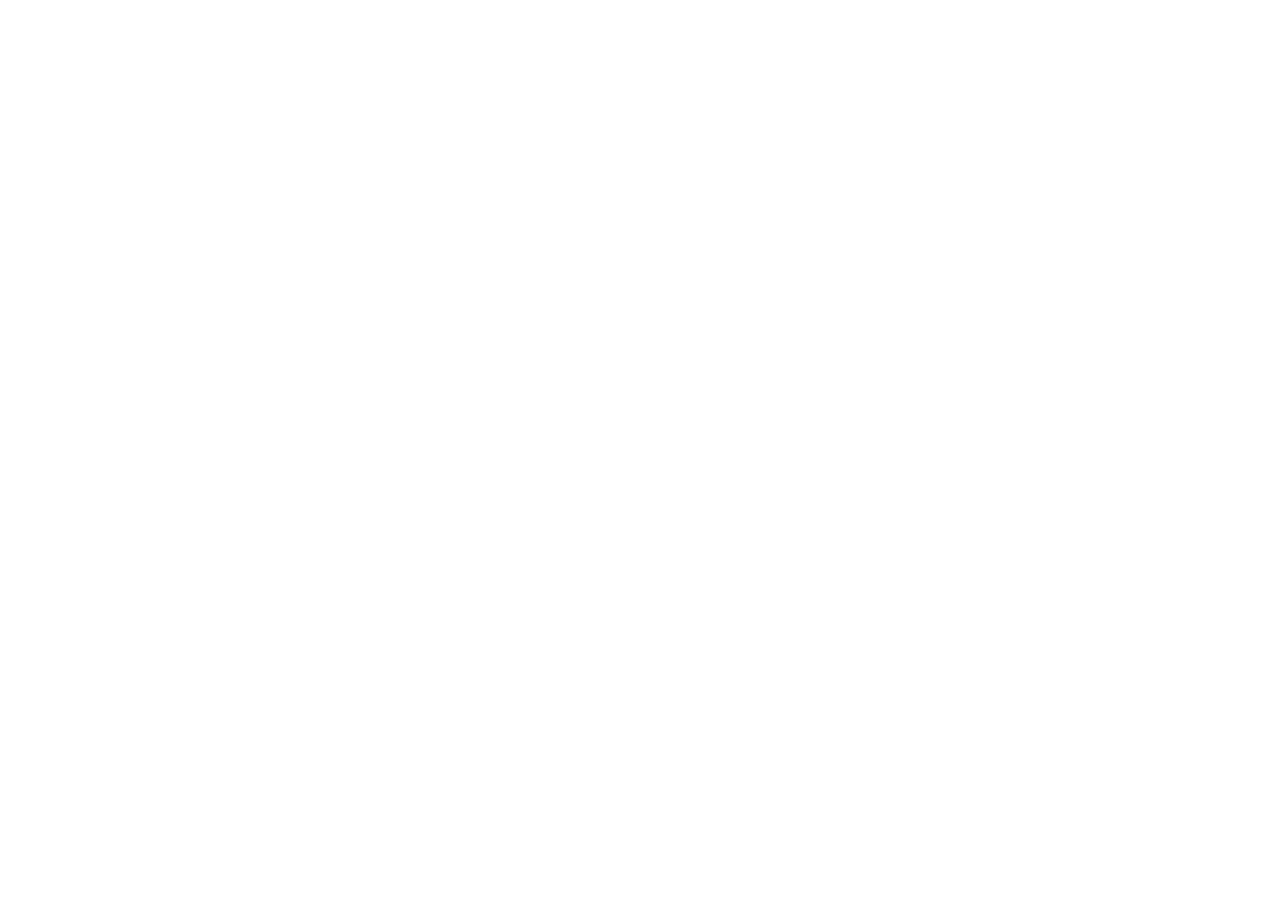
==== commit 93c84d5c: "add Google AdSense script to index.html" ====
--- a/index.html
+++ b/index.html
@@ -1,35 +1,34 @@
-<!doctype html>
-<html lang="en">
-  <head>
-    <meta charset="UTF-8" />
-    <meta name="viewport" content="width=device-width, initial-scale=1.0" />
-    <title>Loan Eligibility Checker – Check Your Loan Eligibility Online | Instant Loan Guide</title>
-    <meta name="description" content="Check your loan eligibility online in minutes. Compare personal, home, business, education, and vehicle loans. Learn how to apply, check your application status, calculate EMI, and find the best loan options from trusted lenders." />
-    <link rel="canonical" href="https://truvex.life/" />
-
-    <!-- Open Graph / Facebook -->
-    <meta property="og:type" content="website" />
-    <meta property="og:url" content="https://truvex.life/" />
-    <meta property="og:title" content="Loan Eligibility Checker – Check Your Loan Eligibility Online | Instant Loan Guide" />
-    <meta property="og:description" content="Check your loan eligibility online in minutes. Compare personal, home, business, education, and vehicle loans. Learn how to apply, check your application status, calculate EMI, and find the best loan options from trusted lenders." />
-    <meta property="og:site_name" content="Truvex" />
-
-    <!-- Twitter -->
-    <meta name="twitter:card" content="summary_large_image" />
-    <meta name="twitter:title" content="Loan Eligibility Checker – Check Your Loan Eligibility Online | Instant Loan Guide" />
-    <meta name="twitter:description" content="Check your loan eligibility online in minutes. Compare personal, home, business, education, and vehicle loans. Learn how to apply, check your application status, calculate EMI, and find the best loan options from trusted lenders." />
-
-    <!-- Additional SEO -->
-    <meta name="robots" content="index, follow" />
-    <meta name="keywords" content="loan eligibility, loan calculator, EMI calculator, vehicle loan, personal loan, home loan, business loan, education loan, loan guide, check eligibility online" />
-    <meta name="author" content="Truvex" />
-    <meta name="theme-color" content="#203647" />
-    <script type="module" crossorigin src="/assets/index-BNVKclhV.js"></script>
-    <link rel="stylesheet" crossorigin href="/assets/index-C1b336rQ.css">
-  </head>
-  <body>
-    <div id="root"></div>-
-  </body>
-</html>
-
+<!doctype html>
+<html lang="en">
+  <head>
+    <meta charset="UTF-8" />
+    <meta name="viewport" content="width=device-width, initial-scale=1.0" />
+    <title>Loan Eligibility Checker – Check Your Loan Eligibility Online | Instant Loan Guide</title>
+    <meta name="description" content="Check your loan eligibility online in minutes. Compare personal, home, business, education, and vehicle loans. Learn how to apply, check your application status, calculate EMI, and find the best loan options from trusted lenders." />
+    <link rel="canonical" href="https://truvex.life/" />
+
+    <!-- Open Graph / Facebook -->
+    <meta property="og:type" content="website" />
+    <meta property="og:url" content="https://truvex.life/" />
+    <meta property="og:title" content="Loan Eligibility Checker – Check Your Loan Eligibility Online | Instant Loan Guide" />
+    <meta property="og:description" content="Check your loan eligibility online in minutes. Compare personal, home, business, education, and vehicle loans. Learn how to apply, check your application status, calculate EMI, and find the best loan options from trusted lenders." />
+    <meta property="og:site_name" content="Truvex" />
+
+    <!-- Twitter -->
+    <meta name="twitter:card" content="summary_large_image" />
+    <meta name="twitter:title" content="Loan Eligibility Checker – Check Your Loan Eligibility Online | Instant Loan Guide" />
+    <meta name="twitter:description" content="Check your loan eligibility online in minutes. Compare personal, home, business, education, and vehicle loans. Learn how to apply, check your application status, calculate EMI, and find the best loan options from trusted lenders." />
+
+    <!-- Additional SEO -->
+    <meta name="robots" content="index, follow" />
+    <meta name="keywords" content="loan eligibility, loan calculator, EMI calculator, vehicle loan, personal loan, home loan, business loan, education loan, loan guide, check eligibility online" />
+    <meta name="author" content="Truvex" />
+    <!-- Google AdSense -->
+    <script async src="https://pagead2.googlesyndication.com/pagead/js/adsbygoogle.js?client=ca-pub-9446927424727783" crossorigin="anonymous"></script>
+  </head>
+  <body>
+    <div id="root"></div>
+    <script type="module" src="/main.tsx"></script>
+  </body>
+</html>
+
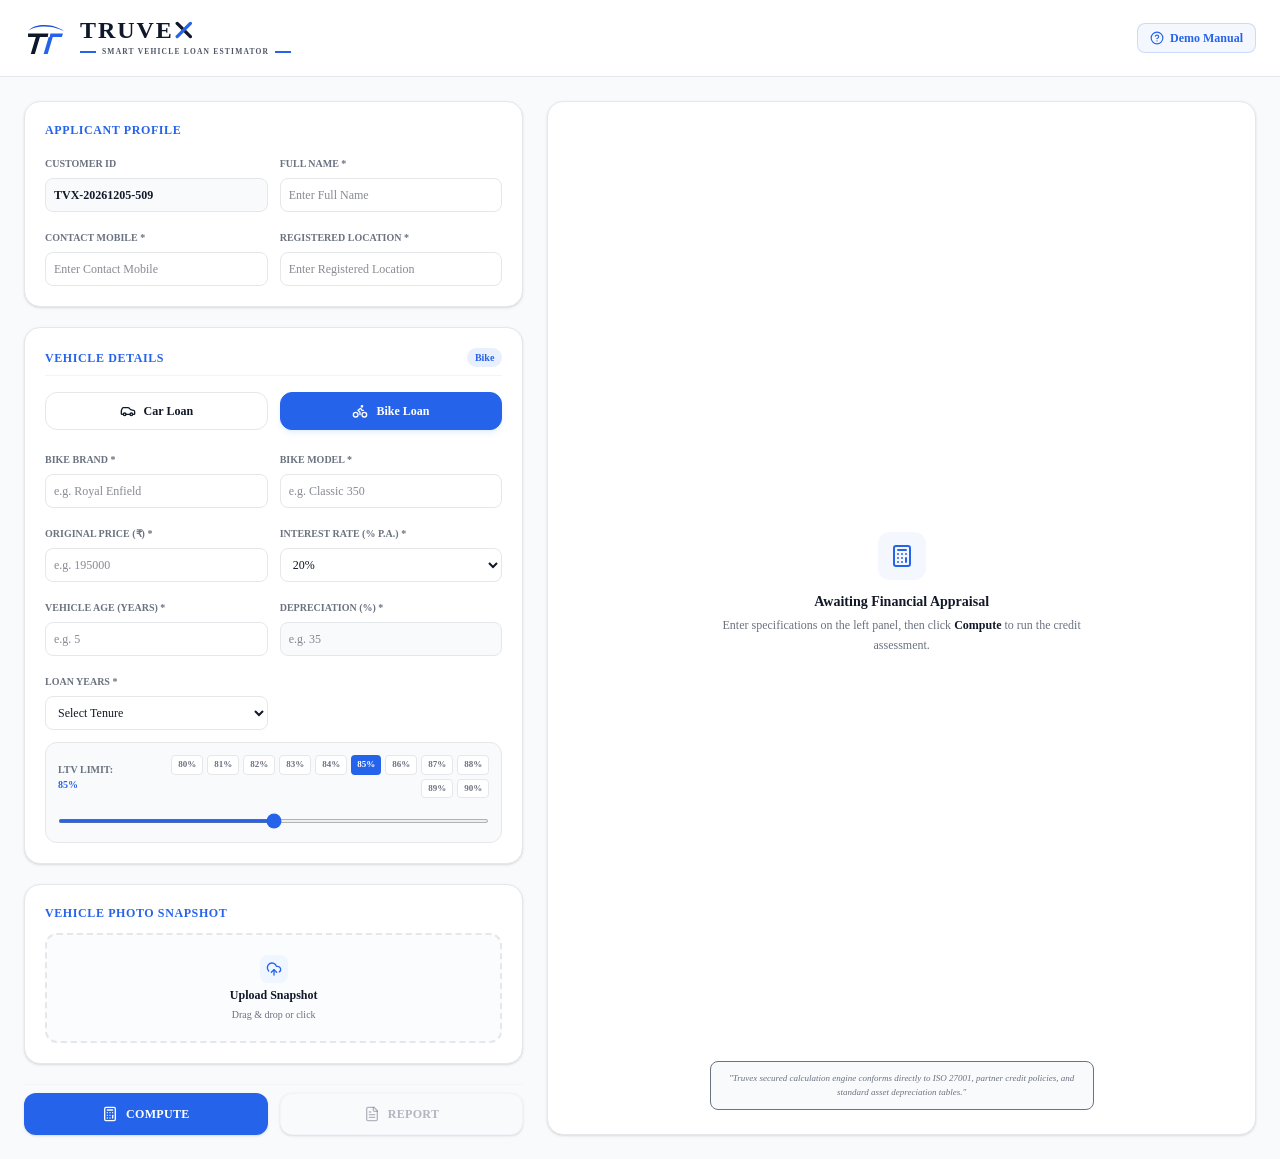
==== commit d205c5c8: "Add SEO pages, Google verification, sitemap, and robots.txt" ====
--- a/index.html
+++ b/index.html
@@ -1,34 +1,36 @@
-<!doctype html>
-<html lang="en">
-  <head>
-    <meta charset="UTF-8" />
-    <meta name="viewport" content="width=device-width, initial-scale=1.0" />
-    <title>Loan Eligibility Checker – Check Your Loan Eligibility Online | Instant Loan Guide</title>
-    <meta name="description" content="Check your loan eligibility online in minutes. Compare personal, home, business, education, and vehicle loans. Learn how to apply, check your application status, calculate EMI, and find the best loan options from trusted lenders." />
-    <link rel="canonical" href="https://truvex.life/" />
-
-    <!-- Open Graph / Facebook -->
-    <meta property="og:type" content="website" />
-    <meta property="og:url" content="https://truvex.life/" />
-    <meta property="og:title" content="Loan Eligibility Checker – Check Your Loan Eligibility Online | Instant Loan Guide" />
-    <meta property="og:description" content="Check your loan eligibility online in minutes. Compare personal, home, business, education, and vehicle loans. Learn how to apply, check your application status, calculate EMI, and find the best loan options from trusted lenders." />
-    <meta property="og:site_name" content="Truvex" />
-
-    <!-- Twitter -->
-    <meta name="twitter:card" content="summary_large_image" />
-    <meta name="twitter:title" content="Loan Eligibility Checker – Check Your Loan Eligibility Online | Instant Loan Guide" />
-    <meta name="twitter:description" content="Check your loan eligibility online in minutes. Compare personal, home, business, education, and vehicle loans. Learn how to apply, check your application status, calculate EMI, and find the best loan options from trusted lenders." />
-
-    <!-- Additional SEO -->
-    <meta name="robots" content="index, follow" />
-    <meta name="keywords" content="loan eligibility, loan calculator, EMI calculator, vehicle loan, personal loan, home loan, business loan, education loan, loan guide, check eligibility online" />
-    <meta name="author" content="Truvex" />
-    <!-- Google AdSense -->
-    <script async src="https://pagead2.googlesyndication.com/pagead/js/adsbygoogle.js?client=ca-pub-9446927424727783" crossorigin="anonymous"></script>
-  </head>
-  <body>
-    <div id="root"></div>
-    <script type="module" src="/main.tsx"></script>
-  </body>
-</html>
-
+<!doctype html>
+<html lang="en">
+  <head>
+    <meta charset="UTF-8" />
+    <meta name="viewport" content="width=device-width, initial-scale=1.0" />
+    <title>Loan Eligibility Checker – Check Your Loan Eligibility Online | Instant Loan Guide</title>
+    <meta name="description" content="Check your loan eligibility online in minutes. Compare personal, home, business, education, and vehicle loans. Learn how to apply, check your application status, calculate EMI, and find the best loan options from trusted lenders." />
+    <link rel="canonical" href="https://truvex.life/" />
+
+    <!-- Open Graph / Facebook -->
+    <meta property="og:type" content="website" />
+    <meta property="og:url" content="https://truvex.life/" />
+    <meta property="og:title" content="Loan Eligibility Checker – Check Your Loan Eligibility Online | Instant Loan Guide" />
+    <meta property="og:description" content="Check your loan eligibility online in minutes. Compare personal, home, business, education, and vehicle loans. Learn how to apply, check your application status, calculate EMI, and find the best loan options from trusted lenders." />
+    <meta property="og:site_name" content="Truvex" />
+
+    <!-- Twitter -->
+    <meta name="twitter:card" content="summary_large_image" />
+    <meta name="twitter:title" content="Loan Eligibility Checker – Check Your Loan Eligibility Online | Instant Loan Guide" />
+    <meta name="twitter:description" content="Check your loan eligibility online in minutes. Compare personal, home, business, education, and vehicle loans. Learn how to apply, check your application status, calculate EMI, and find the best loan options from trusted lenders." />
+
+    <!-- Additional SEO -->
+    <meta name="robots" content="index, follow" />
+    <meta name="keywords" content="loan eligibility, loan calculator, EMI calculator, vehicle loan, personal loan, home loan, business loan, education loan, loan guide, check eligibility online" />
+    <meta name="author" content="Truvex" />
+    <!-- Google AdSense -->
+    <script async src="https://pagead2.googlesyndication.com/pagead/js/adsbygoogle.js?client=ca-pub-9446927424727783" crossorigin="anonymous"></script>
+    <script type="module" crossorigin src="/assets/index-BNVKclhV.js"></script>
+    <link rel="stylesheet" crossorigin href="/assets/index-C1b336rQ.css">
+  </head>
+  <body>
+    <div id="root"></div>+
+  </body>
+</html>
+
--- a/assets/index-C1b336rQ.css
+++ b/assets/index-C1b336rQ.css
@@ -0,0 +1 @@
+@import"https://fonts.googleapis.com/css2?family=Cinzel:wght@600;700;800&family=Marcellus&family=Cormorant+Garamond:ital,wght@0,500;0,600;0,700;1,500&family=Inter:wght@300;400;500;600;700&family=Poppins:wght@300;400;500;600;700&family=JetBrains+Mono:wght@400;500&display=swap";/*! tailwindcss v4.3.3 | MIT License | https://tailwindcss.com */@layer properties{@supports (((-webkit-hyphens:none)) and (not (margin-trim:inline))) or ((-moz-orient:inline) and (not (color:rgb(from red r g b)))){*,:before,:after,::backdrop{--tw-translate-x:0;--tw-translate-y:0;--tw-translate-z:0;--tw-scale-x:1;--tw-scale-y:1;--tw-scale-z:1;--tw-rotate-x:initial;--tw-rotate-y:initial;--tw-rotate-z:initial;--tw-skew-x:initial;--tw-skew-y:initial;--tw-pan-x:initial;--tw-pan-y:initial;--tw-pinch-zoom:initial;--tw-scroll-snap-strictness:proximity;--tw-space-y-reverse:0;--tw-space-x-reverse:0;--tw-divide-x-reverse:0;--tw-border-style:solid;--tw-divide-y-reverse:0;--tw-leading:initial;--tw-font-weight:initial;--tw-tracking:initial;--tw-ordinal:initial;--tw-slashed-zero:initial;--tw-numeric-figure:initial;--tw-numeric-spacing:initial;--tw-numeric-fraction:initial;--tw-shadow:0 0 #0000;--tw-shadow-color:initial;--tw-shadow-alpha:100%;--tw-inset-shadow:0 0 #0000;--tw-inset-shadow-color:initial;--tw-inset-shadow-alpha:100%;--tw-ring-color:initial;--tw-ring-shadow:0 0 #0000;--tw-inset-ring-color:initial;--tw-inset-ring-shadow:0 0 #0000;--tw-ring-inset:initial;--tw-ring-offset-width:0px;--tw-ring-offset-color:#fff;--tw-ring-offset-shadow:0 0 #0000;--tw-outline-style:solid;--tw-blur:initial;--tw-brightness:initial;--tw-contrast:initial;--tw-grayscale:initial;--tw-hue-rotate:initial;--tw-invert:initial;--tw-opacity:initial;--tw-saturate:initial;--tw-sepia:initial;--tw-drop-shadow:initial;--tw-drop-shadow-color:initial;--tw-drop-shadow-alpha:100%;--tw-drop-shadow-size:initial;--tw-backdrop-blur:initial;--tw-backdrop-brightness:initial;--tw-backdrop-contrast:initial;--tw-backdrop-grayscale:initial;--tw-backdrop-hue-rotate:initial;--tw-backdrop-invert:initial;--tw-backdrop-opacity:initial;--tw-backdrop-saturate:initial;--tw-backdrop-sepia:initial;--tw-duration:initial;--tw-ease:initial;--tw-contain-size:initial;--tw-contain-layout:initial;--tw-contain-paint:initial;--tw-contain-style:initial;--tw-text-shadow-color:initial;--tw-text-shadow-alpha:100%}}}@layer theme{:root,:host{--font-sans:"Times New Roman", Times, Georgia, serif;--font-mono:"Times New Roman", Times, Georgia, serif;--color-red-100:oklch(93.6% .032 17.717);--color-red-200:oklch(88.5% .062 18.334);--color-red-500:oklch(63.7% .237 25.331);--color-red-600:oklch(57.7% .245 27.325);--color-amber-50:oklch(98.7% .022 95.277);--color-amber-600:oklch(66.6% .179 58.318);--color-emerald-50:oklch(97.9% .021 166.113);--color-emerald-100:oklch(95% .052 163.051);--color-emerald-500:oklch(69.6% .17 162.48);--color-emerald-600:oklch(59.6% .145 163.225);--color-emerald-800:oklch(43.2% .095 166.913);--color-sky-950:oklch(29.3% .066 243.157);--color-blue-50:oklch(97% .014 254.604);--color-blue-500:oklch(62.3% .214 259.815);--color-rose-50:oklch(96.9% .015 12.422);--color-rose-100:oklch(94.1% .03 12.58);--color-rose-200:oklch(89.2% .058 10.001);--color-rose-500:oklch(64.5% .246 16.439);--color-rose-600:oklch(58.6% .253 17.585);--color-rose-800:oklch(45.5% .188 13.697);--color-slate-50:oklch(98.4% .003 247.858);--color-slate-100:oklch(96.8% .007 247.896);--color-slate-200:oklch(92.9% .013 255.508);--color-slate-950:oklch(12.9% .042 264.695);--color-white:#fff;--spacing:.25rem;--container-sm:24rem;--text-xs:.75rem;--text-xs--line-height:calc(1 / .75);--text-sm:.875rem;--text-sm--line-height:calc(1.25 / .875);--text-base:1rem;--text-base--line-height: 1.5 ;--text-xl:1.25rem;--text-xl--line-height:calc(1.75 / 1.25);--text-2xl:1.5rem;--text-2xl--line-height:calc(2 / 1.5);--font-weight-semibold:600;--font-weight-bold:700;--font-weight-extrabold:800;--tracking-tight:-.025em;--tracking-wide:.025em;--tracking-wider:.05em;--leading-relaxed:1.625;--radius-md:.375rem;--radius-lg:.5rem;--radius-xl:.75rem;--radius-2xl:1rem;--ease-in:cubic-bezier(.4, 0, 1, 1);--ease-out:cubic-bezier(0, 0, .2, 1);--ease-in-out:cubic-bezier(.4, 0, .2, 1);--default-transition-duration:.15s;--default-transition-timing-function:cubic-bezier(.4, 0, .2, 1);--default-font-family:var(--font-sans);--default-mono-font-family:var(--font-mono)}}@layer base{*,:after,:before,::backdrop{box-sizing:border-box;border:0 solid;margin:0;padding:0}::file-selector-button{box-sizing:border-box;border:0 solid;margin:0;padding:0}html,:host{-webkit-text-size-adjust:100%;-moz-tab-size:4;tab-size:4;line-height:1.5;font-family:var(--default-font-family,-apple-system, BlinkMacSystemFont, "Segoe UI", Roboto, "Helvetica Neue", "Noto Sans", Arial, sans-serif, "Apple Color Emoji", "Segoe UI Emoji", "Segoe UI Symbol", "Noto Color Emoji");font-feature-settings:var(--default-font-feature-settings,normal);font-variation-settings:var(--default-font-variation-settings,normal);-webkit-tap-highlight-color:transparent}hr{height:0;color:inherit;border-top-width:1px}abbr:where([title]){-webkit-text-decoration:underline dotted;text-decoration:underline dotted}h1,h2,h3,h4,h5,h6{font-size:inherit;font-weight:inherit}a{color:inherit;-webkit-text-decoration:inherit;text-decoration:inherit}b,strong{font-weight:bolder}code,kbd,samp,pre{font-family:var(--default-mono-font-family,ui-monospace, SFMono-Regular, Menlo, Monaco, Consolas, "Liberation Mono", "Courier New", monospace);font-feature-settings:var(--default-mono-font-feature-settings,normal);font-variation-settings:var(--default-mono-font-variation-settings,normal);font-size:1em}small{font-size:80%}sub,sup{vertical-align:baseline;font-size:75%;line-height:0;position:relative}sub{bottom:-.25em}sup{top:-.5em}table{text-indent:0;border-color:inherit;border-collapse:collapse}:-moz-focusring:where(:not(iframe)){outline:auto}progress{vertical-align:baseline}summary{display:list-item}ol,ul,menu{list-style:none}img,svg,video,canvas,audio,iframe,embed,object{vertical-align:middle;display:block}img,video{max-width:100%;height:auto}button,input,select,optgroup,textarea{font:inherit;font-feature-settings:inherit;font-variation-settings:inherit;letter-spacing:inherit;color:inherit;opacity:1;background-color:#0000;border-radius:0}::file-selector-button{font:inherit;font-feature-settings:inherit;font-variation-settings:inherit;letter-spacing:inherit;color:inherit;opacity:1;background-color:#0000;border-radius:0}:where(select:is([multiple],[size])) optgroup{font-weight:bolder}:where(select:is([multiple],[size])) optgroup option{padding-inline-start:20px}::file-selector-button{margin-inline-end:4px}::placeholder{opacity:1}@supports (not ((-webkit-appearance:-apple-pay-button))) or (contain-intrinsic-size:1px){::placeholder{color:currentColor}@supports (color:color-mix(in lab,red,red)){::placeholder{color:color-mix(in oklab,currentcolor 50%,transparent)}}}textarea{resize:vertical}::-webkit-search-decoration{-webkit-appearance:none}::-webkit-date-and-time-value{min-height:1lh;text-align:inherit}::-webkit-datetime-edit{display:inline-flex}::-webkit-datetime-edit-fields-wrapper{padding:0}::-webkit-datetime-edit{padding-block:0}::-webkit-datetime-edit-year-field{padding-block:0}::-webkit-datetime-edit-month-field{padding-block:0}::-webkit-datetime-edit-day-field{padding-block:0}::-webkit-datetime-edit-hour-field{padding-block:0}::-webkit-datetime-edit-minute-field{padding-block:0}::-webkit-datetime-edit-second-field{padding-block:0}::-webkit-datetime-edit-millisecond-field{padding-block:0}::-webkit-datetime-edit-meridiem-field{padding-block:0}::-webkit-calendar-picker-indicator{line-height:1}:-moz-ui-invalid{box-shadow:none}button,input:where([type=button],[type=reset],[type=submit]){-webkit-appearance:button;-moz-appearance:button;appearance:button}::file-selector-button{-webkit-appearance:button;-moz-appearance:button;appearance:button}::-webkit-inner-spin-button{height:auto}::-webkit-outer-spin-button{height:auto}[hidden]:where(:not([hidden=until-found])){display:none!important}}@layer components;@layer utilities{.\@container,.\@container-\[inline-size\]{container-type:inline-size}.\@container-size{container-type:size}.pointer-events-auto{pointer-events:auto}.pointer-events-none{pointer-events:none}.collapse{visibility:collapse}.invisible{visibility:hidden}.visible{visibility:visible}.sr-only{clip-path:inset(50%);white-space:nowrap;border-width:0;width:1px;height:1px;margin:-1px;padding:0;position:absolute;overflow:hidden}.not-sr-only{clip-path:none;white-space:normal;width:auto;height:auto;margin:0;padding:0;position:static;overflow:visible}.\!absolute{position:absolute!important}.absolute{position:absolute}.fixed{position:fixed}.relative{position:relative}.static{position:static}.sticky{position:sticky}.inset-0{top:0;right:0;bottom:0;left:0}.-top-1\.5{top:calc(var(--spacing) * -1.5)}.top-0{top:0}.-right-1\.5{right:calc(var(--spacing) * -1.5)}.isolate{isolation:isolate}.isolation-auto{isolation:auto}.z-40{z-index:40}.order-0,.order-none{order:0}.col-span-2{grid-column:span 2/span 2}.float-end{float:inline-end}.float-left{float:left}.float-none{float:none}.float-right{float:right}.float-start{float:inline-start}.clear-both{clear:both}.clear-end{clear:inline-end}.clear-left{clear:left}.clear-none{clear:none}.clear-right{clear:right}.clear-start{clear:inline-start}.\!container{width:100%!important}@media(min-width:40rem){.\!container{max-width:40rem!important}}@media(min-width:48rem){.\!container{max-width:48rem!important}}@media(min-width:64rem){.\!container{max-width:64rem!important}}@media(min-width:80rem){.\!container{max-width:80rem!important}}@media(min-width:96rem){.\!container{max-width:96rem!important}}.container{width:100%}@media(min-width:40rem){.container{max-width:40rem}}@media(min-width:48rem){.container{max-width:48rem}}@media(min-width:64rem){.container{max-width:64rem}}@media(min-width:80rem){.container{max-width:80rem}}@media(min-width:96rem){.container{max-width:96rem}}.container\!{width:100%!important}@media(min-width:40rem){.container\!{max-width:40rem!important}}@media(min-width:48rem){.container\!{max-width:48rem!important}}@media(min-width:64rem){.container\!{max-width:64rem!important}}@media(min-width:80rem){.container\!{max-width:80rem!important}}@media(min-width:96rem){.container\!{max-width:96rem!important}}.m-2{margin:calc(var(--spacing) * 2)}.mx-2{margin-inline:calc(var(--spacing) * 2)}.mx-auto{margin-inline:auto}.my-1{margin-block:var(--spacing)}.my-auto{margin-block:auto}.mt-0\.5{margin-top:calc(var(--spacing) * .5)}.mt-1{margin-top:var(--spacing)}.mt-1\.5{margin-top:calc(var(--spacing) * 1.5)}.mt-2{margin-top:calc(var(--spacing) * 2)}.mt-4{margin-top:calc(var(--spacing) * 4)}.mt-\[16px\]{margin-top:16px}.mr-2{margin-right:calc(var(--spacing) * 2)}.mb-1{margin-bottom:var(--spacing)}.mb-1\.5{margin-bottom:calc(var(--spacing) * 1.5)}.mb-2{margin-bottom:calc(var(--spacing) * 2)}.mb-3{margin-bottom:calc(var(--spacing) * 3)}.ml-2{margin-left:calc(var(--spacing) * 2)}.ml-\[0\.05em\]{margin-left:.05em}.box-border{box-sizing:border-box}.box-content{box-sizing:content-box}.block{display:block}.block\!{display:block!important}.contents{display:contents}.flex{display:flex}.flow-root{display:flow-root}.grid{display:grid}.hidden{display:none}.inline{display:inline}.inline-block{display:inline-block}.inline-flex{display:inline-flex}.inline-grid{display:inline-grid}.inline-table{display:inline-table}.list-item{display:list-item}.table{display:table}.table-caption{display:table-caption}.table-cell{display:table-cell}.table-column{display:table-column}.table-column-group{display:table-column-group}.table-footer-group{display:table-footer-group}.table-header-group{display:table-header-group}.table-row{display:table-row}.table-row-group{display:table-row-group}.field-sizing-content{field-sizing:content}.field-sizing-fixed{field-sizing:fixed}.size-auto{width:auto;height:auto}.h-1{height:var(--spacing)}.h-3{height:calc(var(--spacing) * 3)}.h-3\.5{height:calc(var(--spacing) * 3.5)}.h-4{height:calc(var(--spacing) * 4)}.h-5{height:calc(var(--spacing) * 5)}.h-6{height:calc(var(--spacing) * 6)}.h-9{height:calc(var(--spacing) * 9)}.h-12{height:calc(var(--spacing) * 12)}.h-20{height:calc(var(--spacing) * 20)}.h-\[1\.2rem\]{height:1.2rem}.h-\[1\.5px\]{height:1.5px}.h-auto{height:auto}.h-full{height:100%}.h-lh{height:1lh}.h-screen{height:100vh}.max-h-\[80px\]{max-height:80px}.max-h-lh{max-height:1lh}.max-h-none{max-height:none}.max-h-screen{max-height:100vh}.min-h-\[110px\]{min-height:110px}.min-h-\[420px\]{min-height:420px}.min-h-auto{min-height:auto}.min-h-lh{min-height:1lh}.min-h-screen{min-height:100vh}.w-1\/2{width:50%}.w-2{width:calc(var(--spacing) * 2)}.w-3{width:calc(var(--spacing) * 3)}.w-3\.5{width:calc(var(--spacing) * 3.5)}.w-4{width:calc(var(--spacing) * 4)}.w-5{width:calc(var(--spacing) * 5)}.w-6{width:calc(var(--spacing) * 6)}.w-9{width:calc(var(--spacing) * 9)}.w-12{width:calc(var(--spacing) * 12)}.w-20{width:calc(var(--spacing) * 20)}.w-\[0\.9rem\]{width:.9rem}.w-auto{width:auto}.w-full{width:100%}.w-screen{width:100vw}.max-w-\[1400px\]{max-width:1400px}.max-w-full{max-width:100%}.max-w-none{max-width:none}.max-w-screen{max-width:100vw}.max-w-sm{max-width:var(--container-sm)}.min-w-auto{min-width:auto}.min-w-screen{min-width:100vw}.flex-auto{flex:auto}.flex-initial{flex:0 auto}.flex-none{flex:none}.flex-shrink,.shrink{flex-shrink:1}.shrink-0{flex-shrink:0}.flex-grow,.grow{flex-grow:1}.basis-auto{flex-basis:auto}.basis-full{flex-basis:100%}.table-auto{table-layout:auto}.table-fixed{table-layout:fixed}.caption-bottom{caption-side:bottom}.caption-top{caption-side:top}.border-collapse{border-collapse:collapse}.border-separate{border-collapse:separate}.-translate-full{--tw-translate-x:-100%;--tw-translate-y:-100%;translate:var(--tw-translate-x) var(--tw-translate-y)}.translate-full{--tw-translate-x:100%;--tw-translate-y:100%;translate:var(--tw-translate-x) var(--tw-translate-y)}.translate-3d{translate:var(--tw-translate-x) var(--tw-translate-y) var(--tw-translate-z)}.translate-none{translate:none}.scale-3d{scale:var(--tw-scale-x) var(--tw-scale-y) var(--tw-scale-z)}.scale-none{scale:none}.-rotate-90{rotate:-90deg}.rotate-none{rotate:none}.transform{transform:var(--tw-rotate-x,) var(--tw-rotate-y,) var(--tw-rotate-z,) var(--tw-skew-x,) var(--tw-skew-y,)}.transform\!{transform:var(--tw-rotate-x,) var(--tw-rotate-y,) var(--tw-rotate-z,) var(--tw-skew-x,) var(--tw-skew-y,)!important}.transform-cpu{transform:var(--tw-rotate-x,) var(--tw-rotate-y,) var(--tw-rotate-z,) var(--tw-skew-x,) var(--tw-skew-y,)}.transform-gpu{transform:translateZ(0) var(--tw-rotate-x,) var(--tw-rotate-y,) var(--tw-rotate-z,) var(--tw-skew-x,) var(--tw-skew-y,)}.transform-none{transform:none}.cursor-not-allowed{cursor:not-allowed}.cursor-pointer{cursor:pointer}.touch-pinch-zoom{--tw-pinch-zoom:pinch-zoom;touch-action:var(--tw-pan-x,) var(--tw-pan-y,) var(--tw-pinch-zoom,)}.resize{resize:both}.resize-none{resize:none}.resize-x{resize:horizontal}.resize-y{resize:vertical}.snap-none{scroll-snap-type:none}.snap-mandatory{--tw-scroll-snap-strictness:mandatory}.snap-proximity{--tw-scroll-snap-strictness:proximity}.snap-align-none{scroll-snap-align:none}.snap-center{scroll-snap-align:center}.snap-end{scroll-snap-align:end}.snap-start{scroll-snap-align:start}.snap-always{scroll-snap-stop:always}.snap-normal{scroll-snap-stop:normal}.scrollbar-auto{scrollbar-width:auto}.scrollbar-none{scrollbar-width:none}.scrollbar-thin{scrollbar-width:thin}.scrollbar-gutter-auto{scrollbar-gutter:auto}.scrollbar-gutter-both{scrollbar-gutter:stable both-edges}.scrollbar-gutter-stable{scrollbar-gutter:stable}.list-inside{list-style-position:inside}.list-outside{list-style-position:outside}.appearance-auto{-webkit-appearance:auto;-moz-appearance:auto;appearance:auto}.appearance-none{-webkit-appearance:none;-moz-appearance:none;appearance:none}.columns-2{columns:2}.columns-3{columns:3}.columns-4{columns:4}.grid-flow-col{grid-auto-flow:column}.grid-flow-col-dense{grid-auto-flow:column dense}.grid-flow-dense{grid-auto-flow:dense}.grid-flow-row{grid-auto-flow:row}.grid-flow-row-dense{grid-auto-flow:dense}.grid-cols-1{grid-template-columns:repeat(1,minmax(0,1fr))}.grid-cols-2{grid-template-columns:repeat(2,minmax(0,1fr))}.flex-col{flex-direction:column}.flex-col-reverse{flex-direction:column-reverse}.flex-row{flex-direction:row}.flex-row-reverse{flex-direction:row-reverse}.flex-nowrap{flex-wrap:nowrap}.flex-wrap{flex-wrap:wrap}.flex-wrap-reverse{flex-wrap:wrap-reverse}.place-content-around{place-content:space-around}.place-content-baseline{place-content:baseline start}.place-content-between{place-content:space-between}.place-content-center{place-content:center}.place-content-center-safe{place-content:safe center}.place-content-end{place-content:end}.place-content-end-safe{place-content:safe end}.place-content-evenly{place-content:space-evenly}.place-content-start{place-content:start}.place-content-stretch{place-content:stretch}.place-items-baseline{place-items:baseline}.place-items-center{place-items:center}.place-items-center-safe{place-items:safe center}.place-items-end{place-items:end}.place-items-end-safe{place-items:safe end}.place-items-start{place-items:start}.place-items-stretch{place-items:stretch stretch}.content-around{align-content:space-around}.content-baseline{align-content:baseline}.content-between{align-content:space-between}.content-center{align-content:center}.content-center-safe{align-content:safe center}.content-end{align-content:flex-end}.content-end-safe{align-content:safe flex-end}.content-evenly{align-content:space-evenly}.content-normal{align-content:normal}.content-start{align-content:flex-start}.content-stretch{align-content:stretch}.items-baseline{align-items:baseline}.items-baseline-last{align-items:last baseline}.items-center{align-items:center}.items-center-safe{align-items:safe center}.items-end{align-items:flex-end}.items-end-safe{align-items:safe flex-end}.items-start{align-items:flex-start}.items-stretch{align-items:stretch}.justify-around{justify-content:space-around}.justify-baseline{justify-content:baseline}.justify-between{justify-content:space-between}.justify-center{justify-content:center}.justify-center-safe{justify-content:safe center}.justify-end{justify-content:flex-end}.justify-end-safe{justify-content:safe flex-end}.justify-evenly{justify-content:space-evenly}.justify-normal{justify-content:normal}.justify-start{justify-content:flex-start}.justify-stretch{justify-content:stretch}.justify-items-center{justify-items:center}.justify-items-center-safe{justify-items:safe center}.justify-items-end{justify-items:end}.justify-items-end-safe{justify-items:safe end}.justify-items-normal{justify-items:normal}.justify-items-start{justify-items:start}.justify-items-stretch{justify-items:stretch}.gap-1{gap:var(--spacing)}.gap-1\.5{gap:calc(var(--spacing) * 1.5)}.gap-2{gap:calc(var(--spacing) * 2)}.gap-3{gap:calc(var(--spacing) * 3)}.gap-4{gap:calc(var(--spacing) * 4)}.gap-5{gap:calc(var(--spacing) * 5)}.gap-6{gap:calc(var(--spacing) * 6)}:where(.space-y-2>:not(:last-child)){--tw-space-y-reverse:0;margin-block-start:calc(calc(var(--spacing) * 2) * var(--tw-space-y-reverse));margin-block-end:calc(calc(var(--spacing) * 2) * calc(1 - var(--tw-space-y-reverse)))}:where(.space-y-3>:not(:last-child)){--tw-space-y-reverse:0;margin-block-start:calc(calc(var(--spacing) * 3) * var(--tw-space-y-reverse));margin-block-end:calc(calc(var(--spacing) * 3) * calc(1 - var(--tw-space-y-reverse)))}:where(.space-y-4>:not(:last-child)){--tw-space-y-reverse:0;margin-block-start:calc(calc(var(--spacing) * 4) * var(--tw-space-y-reverse));margin-block-end:calc(calc(var(--spacing) * 4) * calc(1 - var(--tw-space-y-reverse)))}:where(.space-y-reverse>:not(:last-child)){--tw-space-y-reverse:1}:where(.space-x-reverse>:not(:last-child)){--tw-space-x-reverse:1}:where(.divide-x>:not(:last-child)){--tw-divide-x-reverse:0;border-inline-style:var(--tw-border-style);border-inline-start-width:calc(1px * var(--tw-divide-x-reverse));border-inline-end-width:calc(1px * calc(1 - var(--tw-divide-x-reverse)))}:where(.divide-y>:not(:last-child)){--tw-divide-y-reverse:0;border-bottom-style:var(--tw-border-style);border-top-style:var(--tw-border-style);border-top-width:calc(1px * var(--tw-divide-y-reverse));border-bottom-width:calc(1px * calc(1 - var(--tw-divide-y-reverse)))}:where(.divide-y-reverse>:not(:last-child)){--tw-divide-y-reverse:1}.place-self-auto{place-self:auto}.place-self-center{place-self:center}.place-self-center-safe{place-self:safe center}.place-self-end{place-self:end}.place-self-end-safe{place-self:safe end}.place-self-start{place-self:start}.place-self-stretch{place-self:stretch stretch}.self-auto{align-self:auto}.self-baseline{align-self:baseline}.self-baseline-last{align-self:last baseline}.self-center{align-self:center}.self-center-safe{align-self:safe center}.self-end{align-self:flex-end}.self-end-safe{align-self:safe flex-end}.self-start{align-self:flex-start}.self-stretch{align-self:stretch}.justify-self-auto{justify-self:auto}.justify-self-center{justify-self:center}.justify-self-center-safe{justify-self:safe center}.justify-self-end{justify-self:flex-end}.justify-self-end-safe{justify-self:safe flex-end}.justify-self-start{justify-self:flex-start}.justify-self-stretch{justify-self:stretch}.truncate{text-overflow:ellipsis;white-space:nowrap;overflow:hidden}.scroll-auto{scroll-behavior:auto}.scroll-smooth{scroll-behavior:smooth}.rounded{border-radius:.25rem}.rounded-2xl{border-radius:var(--radius-2xl)}.rounded-full{border-radius:3.40282e38px}.rounded-lg{border-radius:var(--radius-lg)}.rounded-md{border-radius:var(--radius-md)}.rounded-xl{border-radius:var(--radius-xl)}.rounded-s{border-start-start-radius:.25rem;border-end-start-radius:.25rem}.rounded-ss{border-start-start-radius:.25rem}.rounded-e{border-start-end-radius:.25rem;border-end-end-radius:.25rem}.rounded-se{border-start-end-radius:.25rem}.rounded-ee{border-end-end-radius:.25rem}.rounded-es{border-end-start-radius:.25rem}.rounded-t{border-top-left-radius:.25rem;border-top-right-radius:.25rem}.rounded-l{border-top-left-radius:.25rem;border-bottom-left-radius:.25rem}.rounded-tl{border-top-left-radius:.25rem}.rounded-r{border-top-right-radius:.25rem;border-bottom-right-radius:.25rem}.rounded-tr{border-top-right-radius:.25rem}.rounded-b{border-bottom-right-radius:.25rem;border-bottom-left-radius:.25rem}.rounded-br{border-bottom-right-radius:.25rem}.rounded-bl{border-bottom-left-radius:.25rem}.border{border-style:var(--tw-border-style);border-width:1px}.border-2{border-style:var(--tw-border-style);border-width:2px}.border-x{border-inline-style:var(--tw-border-style);border-inline-width:1px}.border-y{border-block-style:var(--tw-border-style);border-block-width:1px}.border-s{border-inline-start-style:var(--tw-border-style);border-inline-start-width:1px}.border-e{border-inline-end-style:var(--tw-border-style);border-inline-end-width:1px}.border-bs{border-block-start-style:var(--tw-border-style);border-block-start-width:1px}.border-be{border-block-end-style:var(--tw-border-style);border-block-end-width:1px}.border-t{border-top-style:var(--tw-border-style);border-top-width:1px}.border-r{border-right-style:var(--tw-border-style);border-right-width:1px}.border-b{border-bottom-style:var(--tw-border-style);border-bottom-width:1px}.border-l{border-left-style:var(--tw-border-style);border-left-width:1px}.border-dashed{--tw-border-style:dashed;border-style:dashed}.border-dotted{--tw-border-style:dotted;border-style:dotted}.border-double{--tw-border-style:double;border-style:double}.border-hidden{--tw-border-style:hidden;border-style:hidden}.border-none{--tw-border-style:none;border-style:none}.border-solid{--tw-border-style:solid;border-style:solid}.border-\[\#2563EB\]{border-color:#2563eb}.border-\[\#2563EB\]\/20{border-color:#2563eb33}.border-\[\#2563EB\]\/30{border-color:#2563eb4d}.border-\[\#E5E7EB\]{border-color:#e5e7eb}.border-emerald-100{border-color:var(--color-emerald-100)}.border-rose-100{border-color:var(--color-rose-100)}.border-rose-200{border-color:var(--color-rose-200)}.border-slate-100{border-color:var(--color-slate-100)}.bg-\(--my_variable\){background-color:var(--my_variable)}.bg-\(color\:--my-color\){background-color:var(--my-color)}.bg-\[\#0088cc\]{background-color:#08c}.bg-\[\#2563EB\]{background-color:#2563eb}.bg-\[\#2563EB\]\/5{background-color:#2563eb0d}.bg-\[\#2563EB\]\/10{background-color:#2563eb1a}.bg-\[\#2563eb\]{background-color:#2563eb}.bg-\[\#F8FAFC\]{background-color:#f8fafc}.bg-\[color\:var\(--my-color\)\]{background-color:var(--my-color)}.bg-\[var\(--my_variable\)\]{background-color:var(--my_variable)}.bg-amber-50{background-color:var(--color-amber-50)}.bg-blue-50{background-color:var(--color-blue-50)}.bg-blue-50\/5{background-color:#eff6ff0d}@supports (color:color-mix(in lab,red,red)){.bg-blue-50\/5{background-color:color-mix(in oklab,var(--color-blue-50) 5%,transparent)}}.bg-emerald-50{background-color:var(--color-emerald-50)}.bg-emerald-500\/10{background-color:#00bb7f1a}@supports (color:color-mix(in lab,red,red)){.bg-emerald-500\/10{background-color:color-mix(in oklab,var(--color-emerald-500) 10%,transparent)}}.bg-red-100{background-color:var(--color-red-100)}.bg-red-500{background-color:var(--color-red-500)}.bg-red-500\/50{background-color:#fb2c3680}@supports (color:color-mix(in lab,red,red)){.bg-red-500\/50{background-color:color-mix(in oklab,var(--color-red-500) 50%,transparent)}}.bg-red-500\/\[50\%\]{background-color:#fb2c3680}@supports (color:color-mix(in lab,red,red)){.bg-red-500\/\[50\%\]{background-color:color-mix(in oklab,var(--color-red-500) 50%,transparent)}}.bg-rose-50{background-color:var(--color-rose-50)}.bg-rose-500\/10{background-color:#ff23571a}@supports (color:color-mix(in lab,red,red)){.bg-rose-500\/10{background-color:color-mix(in oklab,var(--color-rose-500) 10%,transparent)}}.bg-slate-50{background-color:var(--color-slate-50)}.bg-slate-50\/50{background-color:#f8fafc80}@supports (color:color-mix(in lab,red,red)){.bg-slate-50\/50{background-color:color-mix(in oklab,var(--color-slate-50) 50%,transparent)}}.bg-slate-200{background-color:var(--color-slate-200)}.bg-white{background-color:var(--color-white)}.-bg-conic,.bg-conic{--tw-gradient-position:in oklab;background-image:conic-gradient(var(--tw-gradient-stops))}.bg-radial{--tw-gradient-position:in oklab;background-image:radial-gradient(var(--tw-gradient-stops))}.bg-none{background-image:none}.via-none{--tw-gradient-via-stops:initial}.mask-none{-webkit-mask-image:none;mask-image:none}.mask-circle{--tw-mask-radial-shape:circle}.mask-ellipse{--tw-mask-radial-shape:ellipse}.mask-radial-closest-corner{--tw-mask-radial-size:closest-corner}.mask-radial-closest-side{--tw-mask-radial-size:closest-side}.mask-radial-farthest-corner{--tw-mask-radial-size:farthest-corner}.mask-radial-farthest-side{--tw-mask-radial-size:farthest-side}.mask-radial-at-bottom{--tw-mask-radial-position:bottom}.mask-radial-at-bottom-left{--tw-mask-radial-position:bottom left}.mask-radial-at-bottom-right{--tw-mask-radial-position:bottom right}.mask-radial-at-center{--tw-mask-radial-position:center}.mask-radial-at-left{--tw-mask-radial-position:left}.mask-radial-at-right{--tw-mask-radial-position:right}.mask-radial-at-top{--tw-mask-radial-position:top}.mask-radial-at-top-left{--tw-mask-radial-position:top left}.mask-radial-at-top-right{--tw-mask-radial-position:top right}.box-decoration-clone{-webkit-box-decoration-break:clone;box-decoration-break:clone}.box-decoration-slice{-webkit-box-decoration-break:slice;box-decoration-break:slice}.decoration-clone{-webkit-box-decoration-break:clone;box-decoration-break:clone}.decoration-slice{-webkit-box-decoration-break:slice;box-decoration-break:slice}.bg-auto{background-size:auto}.bg-contain{background-size:contain}.bg-cover{background-size:cover}.bg-fixed{background-attachment:fixed}.bg-local{background-attachment:local}.bg-scroll{background-attachment:scroll}.bg-clip-border{background-clip:border-box}.bg-clip-content{background-clip:content-box}.bg-clip-padding{background-clip:padding-box}.bg-clip-text{-webkit-background-clip:text;background-clip:text}.bg-bottom{background-position:bottom}.bg-bottom-left{background-position:0 100%}.bg-bottom-right{background-position:100% 100%}.bg-center{background-position:50%}.bg-left{background-position:0}.bg-left-bottom{background-position:0 100%}.bg-left-top{background-position:0 0}.bg-right{background-position:100%}.bg-right-bottom{background-position:100% 100%}.bg-right-top{background-position:100% 0}.bg-top{background-position:top}.bg-top-left{background-position:0 0}.bg-top-right{background-position:100% 0}.bg-no-repeat{background-repeat:no-repeat}.bg-repeat{background-repeat:repeat}.bg-repeat-round{background-repeat:round}.bg-repeat-space{background-repeat:space}.bg-repeat-x{background-repeat:repeat-x}.bg-repeat-y{background-repeat:repeat-y}.bg-origin-border{background-origin:border-box}.bg-origin-content{background-origin:content-box}.bg-origin-padding{background-origin:padding-box}.mask-add{-webkit-mask-composite:source-over;mask-composite:add}.mask-exclude{-webkit-mask-composite:xor;mask-composite:exclude}.mask-intersect{-webkit-mask-composite:source-in;mask-composite:intersect}.mask-subtract{-webkit-mask-composite:source-out;mask-composite:subtract}.mask-alpha{-webkit-mask-source-type:alpha;mask-mode:alpha}.mask-luminance{-webkit-mask-source-type:luminance;mask-mode:luminance}.mask-match{-webkit-mask-source-type:auto;mask-mode:match-source}.mask-type-alpha{mask-type:alpha}.mask-type-luminance{mask-type:luminance}.mask-auto{-webkit-mask-size:auto;mask-size:auto}.mask-contain{-webkit-mask-size:contain;mask-size:contain}.mask-cover{-webkit-mask-size:cover;mask-size:cover}.mask-clip-border{-webkit-mask-clip:border-box;mask-clip:border-box}.mask-clip-content{-webkit-mask-clip:content-box;mask-clip:content-box}.mask-clip-fill{-webkit-mask-clip:fill-box;mask-clip:fill-box}.mask-clip-padding{-webkit-mask-clip:padding-box;mask-clip:padding-box}.mask-clip-stroke{-webkit-mask-clip:stroke-box;mask-clip:stroke-box}.mask-clip-view{-webkit-mask-clip:view-box;mask-clip:view-box}.mask-no-clip{-webkit-mask-clip:no-clip;mask-clip:no-clip}.mask-bottom{-webkit-mask-position:bottom;mask-position:bottom}.mask-bottom-left{-webkit-mask-position:0 100%;mask-position:0 100%}.mask-bottom-right{-webkit-mask-position:100% 100%;mask-position:100% 100%}.mask-center{-webkit-mask-position:50%;mask-position:50%}.mask-left{-webkit-mask-position:0;mask-position:0}.mask-right{-webkit-mask-position:100%;mask-position:100%}.mask-top{-webkit-mask-position:top;mask-position:top}.mask-top-left{-webkit-mask-position:0 0;mask-position:0 0}.mask-top-right{-webkit-mask-position:100% 0;mask-position:100% 0}.mask-no-repeat{-webkit-mask-repeat:no-repeat;mask-repeat:no-repeat}.mask-repeat{-webkit-mask-repeat:repeat;mask-repeat:repeat}.mask-repeat-round{-webkit-mask-repeat:round;mask-repeat:round}.mask-repeat-space{-webkit-mask-repeat:space;mask-repeat:space}.mask-repeat-x{-webkit-mask-repeat:repeat-x;mask-repeat:repeat-x}.mask-repeat-y{-webkit-mask-repeat:repeat-y;mask-repeat:repeat-y}.mask-origin-border{-webkit-mask-origin:border-box;mask-origin:border-box}.mask-origin-content{-webkit-mask-origin:content-box;mask-origin:content-box}.mask-origin-fill{-webkit-mask-origin:fill-box;mask-origin:fill-box}.mask-origin-padding{-webkit-mask-origin:padding-box;mask-origin:padding-box}.mask-origin-stroke{-webkit-mask-origin:stroke-box;mask-origin:stroke-box}.mask-origin-view{-webkit-mask-origin:view-box;mask-origin:view-box}.fill-none{fill:none}.stroke-\[\#22C55E\]{stroke:#22c55e}.stroke-none{stroke:none}.stroke-rose-500{stroke:var(--color-rose-500)}.stroke-slate-100{stroke:var(--color-slate-100)}.stroke-\[3px\]{stroke-width:3px}.object-contain{object-fit:contain}.object-cover{object-fit:cover}.object-fill{object-fit:fill}.object-none{object-fit:none}.object-scale-down{object-fit:scale-down}.object-left-bottom{object-position:left bottom}.object-left-top{object-position:left top}.object-right-bottom{object-position:right bottom}.object-right-top{object-position:right top}.p-1{padding:var(--spacing)}.p-1\.5{padding:calc(var(--spacing) * 1.5)}.p-2{padding:calc(var(--spacing) * 2)}.p-2\.5{padding:calc(var(--spacing) * 2.5)}.p-3{padding:calc(var(--spacing) * 3)}.p-3\.5{padding:calc(var(--spacing) * 3.5)}.p-4{padding:calc(var(--spacing) * 4)}.p-5{padding:calc(var(--spacing) * 5)}.p-6{padding:calc(var(--spacing) * 6)}.px-1\.5{padding-inline:calc(var(--spacing) * 1.5)}.px-2{padding-inline:calc(var(--spacing) * 2)}.px-3{padding-inline:calc(var(--spacing) * 3)}.py-0\.5{padding-block:calc(var(--spacing) * .5)}.py-1\.5{padding-block:calc(var(--spacing) * 1.5)}.py-2\.5{padding-block:calc(var(--spacing) * 2.5)}.py-3{padding-block:calc(var(--spacing) * 3)}.pt-2{padding-top:calc(var(--spacing) * 2)}.pb-1{padding-bottom:var(--spacing)}.pb-2{padding-bottom:calc(var(--spacing) * 2)}.text-center{text-align:center}.text-end{text-align:end}.text-justify{text-align:justify}.text-left{text-align:left}.text-right{text-align:right}.text-start{text-align:start}.align-baseline{vertical-align:baseline}.align-bottom{vertical-align:bottom}.align-middle{vertical-align:middle}.align-sub{vertical-align:sub}.align-super{vertical-align:super}.align-text-bottom{vertical-align:text-bottom}.align-text-top{vertical-align:text-top}.align-top{vertical-align:top}.font-mono{font-family:var(--font-mono)}.font-sans{font-family:var(--font-sans)}.text-base{font-size:var(--text-base);line-height:var(--tw-leading,var(--text-base--line-height))}.text-sm{font-size:var(--text-sm);line-height:var(--tw-leading,var(--text-sm--line-height))}.text-xl{font-size:var(--text-xl);line-height:var(--tw-leading,var(--text-xl--line-height))}.text-xs{font-size:var(--text-xs);line-height:var(--tw-leading,var(--text-xs--line-height))}.text-\[6\.5px\]{font-size:6.5px}.text-\[7px\]{font-size:7px}.text-\[9px\]{font-size:9px}.text-\[10px\]{font-size:10px}.leading-none{--tw-leading:1;line-height:1}.leading-relaxed{--tw-leading:var(--leading-relaxed);line-height:var(--leading-relaxed)}.font-bold{--tw-font-weight:var(--font-weight-bold);font-weight:var(--font-weight-bold)}.font-extrabold{--tw-font-weight:var(--font-weight-extrabold);font-weight:var(--font-weight-extrabold)}.font-semibold{--tw-font-weight:var(--font-weight-semibold);font-weight:var(--font-weight-semibold)}.tracking-\[0\.08em\]{--tw-tracking:.08em;letter-spacing:.08em}.tracking-\[0\.16em\]{--tw-tracking:.16em;letter-spacing:.16em}.tracking-tight{--tw-tracking:var(--tracking-tight);letter-spacing:var(--tracking-tight)}.tracking-wide{--tw-tracking:var(--tracking-wide);letter-spacing:var(--tracking-wide)}.tracking-wider{--tw-tracking:var(--tracking-wider);letter-spacing:var(--tracking-wider)}.text-balance{text-wrap:balance}.text-nowrap{text-wrap:nowrap}.text-pretty{text-wrap:pretty}.text-wrap{text-wrap:wrap}.break-normal{overflow-wrap:normal;word-break:normal}.break-words{overflow-wrap:break-word}.wrap-anywhere{overflow-wrap:anywhere}.wrap-break-word{overflow-wrap:break-word}.wrap-normal{overflow-wrap:normal}.break-all{word-break:break-all}.break-keep{word-break:keep-all}.overflow-ellipsis{text-overflow:ellipsis}.text-clip{text-overflow:clip}.text-ellipsis{text-overflow:ellipsis}.hyphens-auto{-webkit-hyphens:auto;hyphens:auto}.hyphens-manual{-webkit-hyphens:manual;hyphens:manual}.hyphens-none{-webkit-hyphens:none;hyphens:none}.whitespace-break-spaces{white-space:break-spaces}.whitespace-normal{white-space:normal}.whitespace-nowrap{white-space:nowrap}.whitespace-pre{white-space:pre}.whitespace-pre-line{white-space:pre-line}.whitespace-pre-wrap{white-space:pre-wrap}.\[color\:red\]{color:red}.\[color\:red\]\/50{color:#ff000080}.\[color\:red\]\/50\!{color:#ff000080!important}.text-\[\#0f172a\]{color:#0f172a}.text-\[\#4b5563\]{color:#4b5563}.text-\[\#6B7280\]{color:#6b7280}.text-\[\#6B7280\]\/50{color:#6b728080}.text-\[\#22C55E\]{color:#22c55e}.text-\[\#2563EB\]{color:#2563eb}.text-\[\#111827\]{color:#111827}.text-\[\#F59E0B\]{color:#f59e0b}.text-amber-600{color:var(--color-amber-600)}.text-emerald-600{color:var(--color-emerald-600)}.text-emerald-800{color:var(--color-emerald-800)}.text-red-600{color:var(--color-red-600)}.text-rose-500{color:var(--color-rose-500)}.text-rose-600{color:var(--color-rose-600)}.text-rose-800{color:var(--color-rose-800)}.text-white{color:var(--color-white)}.capitalize{text-transform:capitalize}.lowercase{text-transform:lowercase}.normal-case{text-transform:none}.uppercase{text-transform:uppercase}.italic{font-style:italic}.not-italic{font-style:normal}.font-stretch-condensed{font-stretch:75%}.font-stretch-expanded{font-stretch:125%}.font-stretch-extra-condensed{font-stretch:62.5%}.font-stretch-extra-expanded{font-stretch:150%}.font-stretch-normal{font-stretch:100%}.font-stretch-semi-condensed{font-stretch:87.5%}.font-stretch-semi-expanded{font-stretch:112.5%}.font-stretch-ultra-condensed{font-stretch:50%}.font-stretch-ultra-expanded{font-stretch:200%}.diagonal-fractions{--tw-numeric-fraction:diagonal-fractions;font-variant-numeric:var(--tw-ordinal,) var(--tw-slashed-zero,) var(--tw-numeric-figure,) var(--tw-numeric-spacing,) var(--tw-numeric-fraction,)}.lining-nums{--tw-numeric-figure:lining-nums;font-variant-numeric:var(--tw-ordinal,) var(--tw-slashed-zero,) var(--tw-numeric-figure,) var(--tw-numeric-spacing,) var(--tw-numeric-fraction,)}.oldstyle-nums{--tw-numeric-figure:oldstyle-nums;font-variant-numeric:var(--tw-ordinal,) var(--tw-slashed-zero,) var(--tw-numeric-figure,) var(--tw-numeric-spacing,) var(--tw-numeric-fraction,)}.ordinal{--tw-ordinal:ordinal;font-variant-numeric:var(--tw-ordinal,) var(--tw-slashed-zero,) var(--tw-numeric-figure,) var(--tw-numeric-spacing,) var(--tw-numeric-fraction,)}.proportional-nums{--tw-numeric-spacing:proportional-nums;font-variant-numeric:var(--tw-ordinal,) var(--tw-slashed-zero,) var(--tw-numeric-figure,) var(--tw-numeric-spacing,) var(--tw-numeric-fraction,)}.slashed-zero{--tw-slashed-zero:slashed-zero;font-variant-numeric:var(--tw-ordinal,) var(--tw-slashed-zero,) var(--tw-numeric-figure,) var(--tw-numeric-spacing,) var(--tw-numeric-fraction,)}.stacked-fractions{--tw-numeric-fraction:stacked-fractions;font-variant-numeric:var(--tw-ordinal,) var(--tw-slashed-zero,) var(--tw-numeric-figure,) var(--tw-numeric-spacing,) var(--tw-numeric-fraction,)}.tabular-nums{--tw-numeric-spacing:tabular-nums;font-variant-numeric:var(--tw-ordinal,) var(--tw-slashed-zero,) var(--tw-numeric-figure,) var(--tw-numeric-spacing,) var(--tw-numeric-fraction,)}.normal-nums{font-variant-numeric:normal}.line-through{text-decoration-line:line-through}.no-underline{text-decoration-line:none}.overline{text-decoration-line:overline}.underline{text-decoration-line:underline}.decoration-dashed{text-decoration-style:dashed}.decoration-dotted{text-decoration-style:dotted}.decoration-double{text-decoration-style:double}.decoration-solid{text-decoration-style:solid}.decoration-wavy{text-decoration-style:wavy}.decoration-auto{text-decoration-thickness:auto}.decoration-from-font{text-decoration-thickness:from-font}.antialiased{-webkit-font-smoothing:antialiased;-moz-osx-font-smoothing:grayscale}.subpixel-antialiased{-webkit-font-smoothing:auto;-moz-osx-font-smoothing:auto}.accent-\[\#2563EB\]{accent-color:#2563eb}.accent-auto{accent-color:auto}.scheme-dark{color-scheme:dark}.scheme-light{color-scheme:light}.scheme-light-dark{color-scheme:light dark}.scheme-normal{color-scheme:normal}.scheme-only-dark{color-scheme:dark only}.scheme-only-light{color-scheme:light only}.opacity-90{opacity:.9}.mix-blend-plus-darker{mix-blend-mode:plus-darker}.mix-blend-plus-lighter{mix-blend-mode:plus-lighter}.shadow{--tw-shadow:0 1px 3px 0 var(--tw-shadow-color,#0000001a), 0 1px 2px -1px var(--tw-shadow-color,#0000001a);box-shadow:var(--tw-inset-shadow),var(--tw-inset-ring-shadow),var(--tw-ring-offset-shadow),var(--tw-ring-shadow),var(--tw-shadow)}.shadow-md{--tw-shadow:0 4px 6px -1px var(--tw-shadow-color,#0000001a), 0 2px 4px -2px var(--tw-shadow-color,#0000001a);box-shadow:var(--tw-inset-shadow),var(--tw-inset-ring-shadow),var(--tw-ring-offset-shadow),var(--tw-ring-shadow),var(--tw-shadow)}.shadow-sm{--tw-shadow:0 1px 3px 0 var(--tw-shadow-color,#0000001a), 0 1px 2px -1px var(--tw-shadow-color,#0000001a);box-shadow:var(--tw-inset-shadow),var(--tw-inset-ring-shadow),var(--tw-ring-offset-shadow),var(--tw-ring-shadow),var(--tw-shadow)}.ring{--tw-ring-shadow:var(--tw-ring-inset,) 0 0 0 calc(1px + var(--tw-ring-offset-width)) var(--tw-ring-color,currentcolor);box-shadow:var(--tw-inset-shadow),var(--tw-inset-ring-shadow),var(--tw-ring-offset-shadow),var(--tw-ring-shadow),var(--tw-shadow)}.inset-ring{--tw-inset-ring-shadow:inset 0 0 0 1px var(--tw-inset-ring-color,currentcolor);box-shadow:var(--tw-inset-shadow),var(--tw-inset-ring-shadow),var(--tw-ring-offset-shadow),var(--tw-ring-shadow),var(--tw-shadow)}.shadow-blue-500\/10{--tw-shadow-color:#3080ff1a}@supports (color:color-mix(in lab,red,red)){.shadow-blue-500\/10{--tw-shadow-color:color-mix(in oklab, color-mix(in oklab, var(--color-blue-500) 10%, transparent) var(--tw-shadow-alpha), transparent)}}.shadow-initial{--tw-shadow-color:initial}.inset-shadow-initial{--tw-inset-shadow-color:initial}.outline-hidden{--tw-outline-style:none;outline-style:none}@media(forced-colors:active){.outline-hidden{outline-offset:2px;outline:2px solid #0000}}.outline{outline-style:var(--tw-outline-style);outline-width:1px}.blur{--tw-blur:blur(8px);filter:var(--tw-blur,) var(--tw-brightness,) var(--tw-contrast,) var(--tw-grayscale,) var(--tw-hue-rotate,) var(--tw-invert,) var(--tw-saturate,) var(--tw-sepia,) var(--tw-drop-shadow,)}.drop-shadow{--tw-drop-shadow-size:drop-shadow(0 1px 2px var(--tw-drop-shadow-color,#0000001a)) drop-shadow(0 1px 1px var(--tw-drop-shadow-color,#0000000f));--tw-drop-shadow:drop-shadow(0 1px 2px #0000001a) drop-shadow(0 1px 1px #0000000f);filter:var(--tw-blur,) var(--tw-brightness,) var(--tw-contrast,) var(--tw-grayscale,) var(--tw-hue-rotate,) var(--tw-invert,) var(--tw-saturate,) var(--tw-sepia,) var(--tw-drop-shadow,)}.drop-shadow-none{--tw-drop-shadow: ;filter:var(--tw-blur,) var(--tw-brightness,) var(--tw-contrast,) var(--tw-grayscale,) var(--tw-hue-rotate,) var(--tw-invert,) var(--tw-saturate,) var(--tw-sepia,) var(--tw-drop-shadow,)}.grayscale{--tw-grayscale:grayscale(100%);filter:var(--tw-blur,) var(--tw-brightness,) var(--tw-contrast,) var(--tw-grayscale,) var(--tw-hue-rotate,) var(--tw-invert,) var(--tw-saturate,) var(--tw-sepia,) var(--tw-drop-shadow,)}.invert{--tw-invert:invert(100%);filter:var(--tw-blur,) var(--tw-brightness,) var(--tw-contrast,) var(--tw-grayscale,) var(--tw-hue-rotate,) var(--tw-invert,) var(--tw-saturate,) var(--tw-sepia,) var(--tw-drop-shadow,)}.sepia{--tw-sepia:sepia(100%);filter:var(--tw-blur,) var(--tw-brightness,) var(--tw-contrast,) var(--tw-grayscale,) var(--tw-hue-rotate,) var(--tw-invert,) var(--tw-saturate,) var(--tw-sepia,) var(--tw-drop-shadow,)}.filter{filter:var(--tw-blur,) var(--tw-brightness,) var(--tw-contrast,) var(--tw-grayscale,) var(--tw-hue-rotate,) var(--tw-invert,) var(--tw-saturate,) var(--tw-sepia,) var(--tw-drop-shadow,)}.filter\!{filter:var(--tw-blur,) var(--tw-brightness,) var(--tw-contrast,) var(--tw-grayscale,) var(--tw-hue-rotate,) var(--tw-invert,) var(--tw-saturate,) var(--tw-sepia,) var(--tw-drop-shadow,)!important}.backdrop-blur{--tw-backdrop-blur:blur(8px);-webkit-backdrop-filter:var(--tw-backdrop-blur,) var(--tw-backdrop-brightness,) var(--tw-backdrop-contrast,) var(--tw-backdrop-grayscale,) var(--tw-backdrop-hue-rotate,) var(--tw-backdrop-invert,) var(--tw-backdrop-opacity,) var(--tw-backdrop-saturate,) var(--tw-backdrop-sepia,);backdrop-filter:var(--tw-backdrop-blur,) var(--tw-backdrop-brightness,) var(--tw-backdrop-contrast,) var(--tw-backdrop-grayscale,) var(--tw-backdrop-hue-rotate,) var(--tw-backdrop-invert,) var(--tw-backdrop-opacity,) var(--tw-backdrop-saturate,) var(--tw-backdrop-sepia,)}.backdrop-grayscale{--tw-backdrop-grayscale:grayscale(100%);-webkit-backdrop-filter:var(--tw-backdrop-blur,) var(--tw-backdrop-brightness,) var(--tw-backdrop-contrast,) var(--tw-backdrop-grayscale,) var(--tw-backdrop-hue-rotate,) var(--tw-backdrop-invert,) var(--tw-backdrop-opacity,) var(--tw-backdrop-saturate,) var(--tw-backdrop-sepia,);backdrop-filter:var(--tw-backdrop-blur,) var(--tw-backdrop-brightness,) var(--tw-backdrop-contrast,) var(--tw-backdrop-grayscale,) var(--tw-backdrop-hue-rotate,) var(--tw-backdrop-invert,) var(--tw-backdrop-opacity,) var(--tw-backdrop-saturate,) var(--tw-backdrop-sepia,)}.backdrop-invert{--tw-backdrop-invert:invert(100%);-webkit-backdrop-filter:var(--tw-backdrop-blur,) var(--tw-backdrop-brightness,) var(--tw-backdrop-contrast,) var(--tw-backdrop-grayscale,) var(--tw-backdrop-hue-rotate,) var(--tw-backdrop-invert,) var(--tw-backdrop-opacity,) var(--tw-backdrop-saturate,) var(--tw-backdrop-sepia,);backdrop-filter:var(--tw-backdrop-blur,) var(--tw-backdrop-brightness,) var(--tw-backdrop-contrast,) var(--tw-backdrop-grayscale,) var(--tw-backdrop-hue-rotate,) var(--tw-backdrop-invert,) var(--tw-backdrop-opacity,) var(--tw-backdrop-saturate,) var(--tw-backdrop-sepia,)}.backdrop-sepia{--tw-backdrop-sepia:sepia(100%);-webkit-backdrop-filter:var(--tw-backdrop-blur,) var(--tw-backdrop-brightness,) var(--tw-backdrop-contrast,) var(--tw-backdrop-grayscale,) var(--tw-backdrop-hue-rotate,) var(--tw-backdrop-invert,) var(--tw-backdrop-opacity,) var(--tw-backdrop-saturate,) var(--tw-backdrop-sepia,);backdrop-filter:var(--tw-backdrop-blur,) var(--tw-backdrop-brightness,) var(--tw-backdrop-contrast,) var(--tw-backdrop-grayscale,) var(--tw-backdrop-hue-rotate,) var(--tw-backdrop-invert,) var(--tw-backdrop-opacity,) var(--tw-backdrop-saturate,) var(--tw-backdrop-sepia,)}.backdrop-filter{-webkit-backdrop-filter:var(--tw-backdrop-blur,) var(--tw-backdrop-brightness,) var(--tw-backdrop-contrast,) var(--tw-backdrop-grayscale,) var(--tw-backdrop-hue-rotate,) var(--tw-backdrop-invert,) var(--tw-backdrop-opacity,) var(--tw-backdrop-saturate,) var(--tw-backdrop-sepia,);backdrop-filter:var(--tw-backdrop-blur,) var(--tw-backdrop-brightness,) var(--tw-backdrop-contrast,) var(--tw-backdrop-grayscale,) var(--tw-backdrop-hue-rotate,) var(--tw-backdrop-invert,) var(--tw-backdrop-opacity,) var(--tw-backdrop-saturate,) var(--tw-backdrop-sepia,)}.transition{transition-property:color,background-color,border-color,outline-color,text-decoration-color,fill,stroke,--tw-gradient-from,--tw-gradient-via,--tw-gradient-to,opacity,box-shadow,transform,translate,scale,rotate,filter,-webkit-backdrop-filter,backdrop-filter,display,content-visibility,overlay,pointer-events;transition-timing-function:var(--tw-ease,var(--default-transition-timing-function));transition-duration:var(--tw-duration,var(--default-transition-duration))}.transition-all{transition-property:all;transition-timing-function:var(--tw-ease,var(--default-transition-timing-function));transition-duration:var(--tw-duration,var(--default-transition-duration))}.transition-discrete{transition-behavior:allow-discrete}.transition-normal{transition-behavior:normal}.duration-700{--tw-duration:.7s;transition-duration:.7s}.ease-in{--tw-ease:var(--ease-in);transition-timing-function:var(--ease-in)}.ease-in-out{--tw-ease:var(--ease-in-out);transition-timing-function:var(--ease-in-out)}.ease-out{--tw-ease:var(--ease-out);transition-timing-function:var(--ease-out)}.will-change-auto{will-change:auto}.will-change-contents{will-change:contents}.will-change-scroll{will-change:scroll-position}.will-change-transform{will-change:transform}.contain-inline-size{--tw-contain-size:inline-size;contain:var(--tw-contain-size,) var(--tw-contain-layout,) var(--tw-contain-paint,) var(--tw-contain-style,)}.contain-layout{--tw-contain-layout:layout;contain:var(--tw-contain-size,) var(--tw-contain-layout,) var(--tw-contain-paint,) var(--tw-contain-style,)}.contain-paint{--tw-contain-paint:paint;contain:var(--tw-contain-size,) var(--tw-contain-layout,) var(--tw-contain-paint,) var(--tw-contain-style,)}.contain-size{--tw-contain-size:size;contain:var(--tw-contain-size,) var(--tw-contain-layout,) var(--tw-contain-paint,) var(--tw-contain-style,)}.contain-style{--tw-contain-style:style;contain:var(--tw-contain-size,) var(--tw-contain-layout,) var(--tw-contain-paint,) var(--tw-contain-style,)}.contain-content{contain:content}.contain-none{contain:none}.contain-strict{contain:strict}.content-none{--tw-content:none;content:none}.forced-color-adjust-auto{forced-color-adjust:auto}.forced-color-adjust-none{forced-color-adjust:none}.outline-dashed{--tw-outline-style:dashed;outline-style:dashed}.outline-dotted{--tw-outline-style:dotted;outline-style:dotted}.outline-double{--tw-outline-style:double;outline-style:double}.outline-none{--tw-outline-style:none;outline-style:none}.outline-solid{--tw-outline-style:solid;outline-style:solid}.select-none{-webkit-user-select:none;user-select:none}.\[k\:K\]{k:K}.\[vite\:html\]{vite:html}.backface-hidden{backface-visibility:hidden}.backface-visible{backface-visibility:visible}.block-auto{block-size:auto}.block-lh{block-size:1lh}.block-screen{block-size:100vh}:where(.divide-x-reverse>:not(:last-child)){--tw-divide-x-reverse:1}.duration-initial{--tw-duration:initial}.inline-auto{inline-size:auto}.inline-screen{inline-size:100vw}.max-block-lh{max-block-size:1lh}.max-block-none{max-block-size:none}.max-block-screen{max-block-size:100vh}.max-inline-none{max-inline-size:none}.max-inline-screen{max-inline-size:100vw}.min-block-auto{min-block-size:auto}.min-block-lh{min-block-size:1lh}.min-block-screen{min-block-size:100vh}.min-inline-auto{min-inline-size:auto}.min-inline-screen{min-inline-size:100vw}.ring-inset{--tw-ring-inset:inset}.text-shadow-initial{--tw-text-shadow-color:initial}.transform-3d{transform-style:preserve-3d}.transform-border{transform-box:border-box}.transform-content{transform-box:content-box}.transform-fill{transform-box:fill-box}.transform-flat{transform-style:flat}.transform-stroke{transform-box:stroke-box}.transform-view{transform-box:view-box}@media(hover:hover){.hover\:border-\[\#2563EB\]:hover{border-color:#2563eb}.hover\:border-\[\#2563EB\]\/40:hover{border-color:#2563eb66}.hover\:bg-\[\#1d4ed8\]:hover{background-color:#1d4ed8}.hover\:bg-red-200:hover{background-color:var(--color-red-200)}.hover\:bg-slate-50:hover{background-color:var(--color-slate-50)}.hover\:bg-slate-100:hover{background-color:var(--color-slate-100)}}.focus\:border-\[\#2563EB\]:focus{border-color:#2563eb}.disabled\:opacity-50:disabled{opacity:.5}@media(min-width:40rem){.sm\:block{display:block}.sm\:h-3\.5{height:calc(var(--spacing) * 3.5)}.sm\:h-11{height:calc(var(--spacing) * 11)}.sm\:h-\[1\.5rem\]{height:1.5rem}.sm\:w-3\.5{width:calc(var(--spacing) * 3.5)}.sm\:w-4{width:calc(var(--spacing) * 4)}.sm\:w-11{width:calc(var(--spacing) * 11)}.sm\:w-\[1\.1rem\]{width:1.1rem}.sm\:flex-row{flex-direction:row}.sm\:items-center{align-items:center}.sm\:justify-end{justify-content:flex-end}.sm\:gap-1\.5{gap:calc(var(--spacing) * 1.5)}.sm\:gap-3{gap:calc(var(--spacing) * 3)}.sm\:px-3{padding-inline:calc(var(--spacing) * 3)}.sm\:px-6{padding-inline:calc(var(--spacing) * 6)}.sm\:py-1\.5{padding-block:calc(var(--spacing) * 1.5)}.sm\:py-4{padding-block:calc(var(--spacing) * 4)}.sm\:text-2xl{font-size:var(--text-2xl);line-height:var(--tw-leading,var(--text-2xl--line-height))}.sm\:text-xs{font-size:var(--text-xs);line-height:var(--tw-leading,var(--text-xs--line-height))}.sm\:text-\[7\.5px\]{font-size:7.5px}}@media(min-width:48rem){.md\:grid-cols-2{grid-template-columns:repeat(2,minmax(0,1fr))}.md\:grid-cols-4{grid-template-columns:repeat(4,minmax(0,1fr))}}@media(min-width:64rem){.lg\:col-span-5{grid-column:span 5/span 5}.lg\:col-span-7{grid-column:span 7/span 7}.lg\:grid-cols-12{grid-template-columns:repeat(12,minmax(0,1fr))}}.bg-radial-gradient{background-image:radial-gradient(circle at top,var(--color-sky-950) 0%,var(--color-slate-950) 100%)}}*{font-family:Times New Roman,Times,Georgia,serif!important}body{color:#111827;background-color:#f8fafc;overflow-x:hidden;font-family:Times New Roman,Times,Georgia,serif!important}@keyframes float{0%,to{opacity:.6;transform:translateY(0)scale(1)}50%{opacity:.8;transform:translateY(-20px)scale(1.05)}}.animate-float-slow{animation:8s ease-in-out infinite float}.animate-float-delayed{animation:10s ease-in-out 2s infinite float}::-webkit-scrollbar{width:6px;height:6px}::-webkit-scrollbar-track{background:#ffffff05}::-webkit-scrollbar-thumb{background:#ffffff1a;border-radius:3px}::-webkit-scrollbar-thumb:hover{background:#fff3}@property --tw-translate-x{syntax:"*";inherits:false;initial-value:0}@property --tw-translate-y{syntax:"*";inherits:false;initial-value:0}@property --tw-translate-z{syntax:"*";inherits:false;initial-value:0}@property --tw-scale-x{syntax:"*";inherits:false;initial-value:1}@property --tw-scale-y{syntax:"*";inherits:false;initial-value:1}@property --tw-scale-z{syntax:"*";inherits:false;initial-value:1}@property --tw-rotate-x{syntax:"*";inherits:false}@property --tw-rotate-y{syntax:"*";inherits:false}@property --tw-rotate-z{syntax:"*";inherits:false}@property --tw-skew-x{syntax:"*";inherits:false}@property --tw-skew-y{syntax:"*";inherits:false}@property --tw-pan-x{syntax:"*";inherits:false}@property --tw-pan-y{syntax:"*";inherits:false}@property --tw-pinch-zoom{syntax:"*";inherits:false}@property --tw-scroll-snap-strictness{syntax:"*";inherits:false;initial-value:proximity}@property --tw-space-y-reverse{syntax:"*";inherits:false;initial-value:0}@property --tw-space-x-reverse{syntax:"*";inherits:false;initial-value:0}@property --tw-divide-x-reverse{syntax:"*";inherits:false;initial-value:0}@property --tw-border-style{syntax:"*";inherits:false;initial-value:solid}@property --tw-divide-y-reverse{syntax:"*";inherits:false;initial-value:0}@property --tw-leading{syntax:"*";inherits:false}@property --tw-font-weight{syntax:"*";inherits:false}@property --tw-tracking{syntax:"*";inherits:false}@property --tw-ordinal{syntax:"*";inherits:false}@property --tw-slashed-zero{syntax:"*";inherits:false}@property --tw-numeric-figure{syntax:"*";inherits:false}@property --tw-numeric-spacing{syntax:"*";inherits:false}@property --tw-numeric-fraction{syntax:"*";inherits:false}@property --tw-shadow{syntax:"*";inherits:false;initial-value:0 0 #0000}@property --tw-shadow-color{syntax:"*";inherits:false}@property --tw-shadow-alpha{syntax:"<percentage>";inherits:false;initial-value:100%}@property --tw-inset-shadow{syntax:"*";inherits:false;initial-value:0 0 #0000}@property --tw-inset-shadow-color{syntax:"*";inherits:false}@property --tw-inset-shadow-alpha{syntax:"<percentage>";inherits:false;initial-value:100%}@property --tw-ring-color{syntax:"*";inherits:false}@property --tw-ring-shadow{syntax:"*";inherits:false;initial-value:0 0 #0000}@property --tw-inset-ring-color{syntax:"*";inherits:false}@property --tw-inset-ring-shadow{syntax:"*";inherits:false;initial-value:0 0 #0000}@property --tw-ring-inset{syntax:"*";inherits:false}@property --tw-ring-offset-width{syntax:"<length>";inherits:false;initial-value:0}@property --tw-ring-offset-color{syntax:"*";inherits:false;initial-value:#fff}@property --tw-ring-offset-shadow{syntax:"*";inherits:false;initial-value:0 0 #0000}@property --tw-outline-style{syntax:"*";inherits:false;initial-value:solid}@property --tw-blur{syntax:"*";inherits:false}@property --tw-brightness{syntax:"*";inherits:false}@property --tw-contrast{syntax:"*";inherits:false}@property --tw-grayscale{syntax:"*";inherits:false}@property --tw-hue-rotate{syntax:"*";inherits:false}@property --tw-invert{syntax:"*";inherits:false}@property --tw-opacity{syntax:"*";inherits:false}@property --tw-saturate{syntax:"*";inherits:false}@property --tw-sepia{syntax:"*";inherits:false}@property --tw-drop-shadow{syntax:"*";inherits:false}@property --tw-drop-shadow-color{syntax:"*";inherits:false}@property --tw-drop-shadow-alpha{syntax:"<percentage>";inherits:false;initial-value:100%}@property --tw-drop-shadow-size{syntax:"*";inherits:false}@property --tw-backdrop-blur{syntax:"*";inherits:false}@property --tw-backdrop-brightness{syntax:"*";inherits:false}@property --tw-backdrop-contrast{syntax:"*";inherits:false}@property --tw-backdrop-grayscale{syntax:"*";inherits:false}@property --tw-backdrop-hue-rotate{syntax:"*";inherits:false}@property --tw-backdrop-invert{syntax:"*";inherits:false}@property --tw-backdrop-opacity{syntax:"*";inherits:false}@property --tw-backdrop-saturate{syntax:"*";inherits:false}@property --tw-backdrop-sepia{syntax:"*";inherits:false}@property --tw-duration{syntax:"*";inherits:false}@property --tw-ease{syntax:"*";inherits:false}@property --tw-contain-size{syntax:"*";inherits:false}@property --tw-contain-layout{syntax:"*";inherits:false}@property --tw-contain-paint{syntax:"*";inherits:false}@property --tw-contain-style{syntax:"*";inherits:false}@property --tw-text-shadow-color{syntax:"*";inherits:false}@property --tw-text-shadow-alpha{syntax:"<percentage>";inherits:false;initial-value:100%}
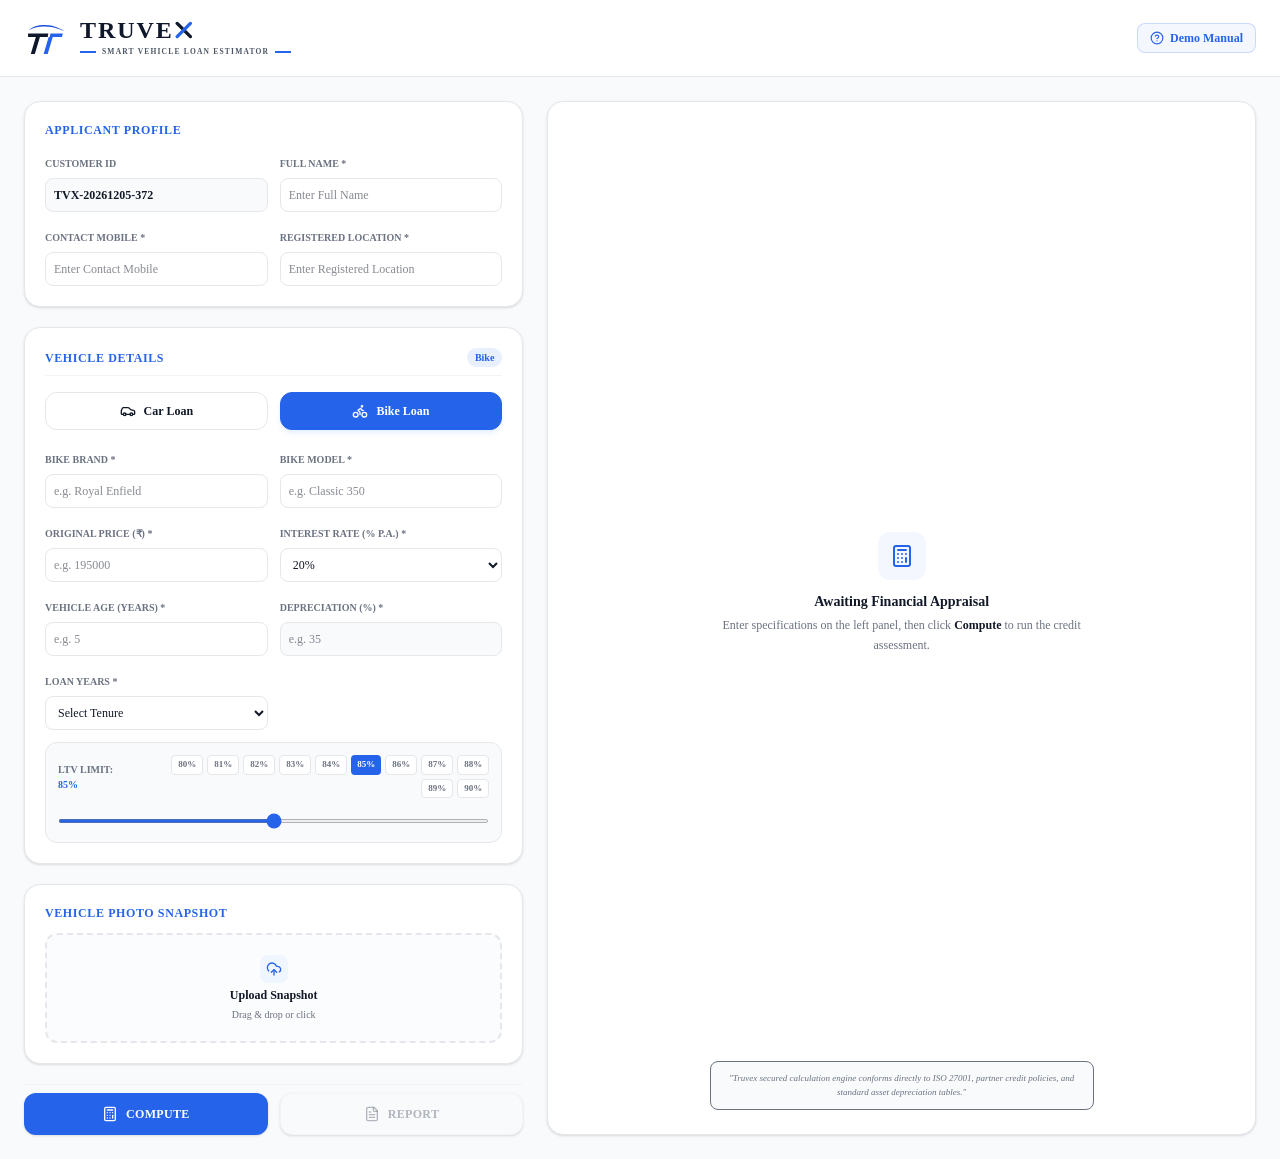
==== commit 3c16cde1: "Update site header with TT logo across pages and rebuild web application" ====
--- a/index.html
+++ b/index.html
@@ -6,6 +6,7 @@
     <title>Loan Eligibility Checker – Check Your Loan Eligibility Online | Instant Loan Guide</title>
     <meta name="description" content="Check your loan eligibility online in minutes. Compare personal, home, business, education, and vehicle loans. Learn how to apply, check your application status, calculate EMI, and find the best loan options from trusted lenders." />
     <link rel="canonical" href="https://truvex.life/" />
+    <link rel="sitemap" type="application/xml" href="[data-uri]" />
 
     <!-- Open Graph / Facebook -->
     <meta property="og:type" content="website" />
@@ -20,13 +21,14 @@
     <meta name="twitter:description" content="Check your loan eligibility online in minutes. Compare personal, home, business, education, and vehicle loans. Learn how to apply, check your application status, calculate EMI, and find the best loan options from trusted lenders." />
 
     <!-- Additional SEO -->
+    <meta name="google-site-verification" content="ZzLJUPoqK2FzhJQNHl-nwkRQo2EQ17rBIRsaxD9jpaI" />
     <meta name="robots" content="index, follow" />
     <meta name="keywords" content="loan eligibility, loan calculator, EMI calculator, vehicle loan, personal loan, home loan, business loan, education loan, loan guide, check eligibility online" />
     <meta name="author" content="Truvex" />
     <!-- Google AdSense -->
     <script async src="https://pagead2.googlesyndication.com/pagead/js/adsbygoogle.js?client=ca-pub-9446927424727783" crossorigin="anonymous"></script>
-    <script type="module" crossorigin src="/assets/index-BNVKclhV.js"></script>
-    <link rel="stylesheet" crossorigin href="/assets/index-C1b336rQ.css">
+    <script type="module" crossorigin src="/assets/index-Caf2YBR8.js"></script>
+    <link rel="stylesheet" crossorigin href="/assets/index-PLdnFNHz.css">
   </head>
   <body>
     <div id="root"></div>
--- a/assets/index-PLdnFNHz.css
+++ b/assets/index-PLdnFNHz.css
@@ -0,0 +1 @@
+@import"https://fonts.googleapis.com/css2?family=Cinzel:wght@600;700;800&family=Marcellus&family=Cormorant+Garamond:ital,wght@0,500;0,600;0,700;1,500&family=Inter:wght@300;400;500;600;700&family=Poppins:wght@300;400;500;600;700&family=JetBrains+Mono:wght@400;500&display=swap";/*! tailwindcss v4.3.3 | MIT License | https://tailwindcss.com */@layer properties{@supports (((-webkit-hyphens:none)) and (not (margin-trim:inline))) or ((-moz-orient:inline) and (not (color:rgb(from red r g b)))){*,:before,:after,::backdrop{--tw-translate-x:0;--tw-translate-y:0;--tw-translate-z:0;--tw-scale-x:1;--tw-scale-y:1;--tw-scale-z:1;--tw-rotate-x:initial;--tw-rotate-y:initial;--tw-rotate-z:initial;--tw-skew-x:initial;--tw-skew-y:initial;--tw-pan-x:initial;--tw-pan-y:initial;--tw-pinch-zoom:initial;--tw-scroll-snap-strictness:proximity;--tw-space-y-reverse:0;--tw-space-x-reverse:0;--tw-divide-x-reverse:0;--tw-border-style:solid;--tw-divide-y-reverse:0;--tw-leading:initial;--tw-font-weight:initial;--tw-tracking:initial;--tw-ordinal:initial;--tw-slashed-zero:initial;--tw-numeric-figure:initial;--tw-numeric-spacing:initial;--tw-numeric-fraction:initial;--tw-shadow:0 0 #0000;--tw-shadow-color:initial;--tw-shadow-alpha:100%;--tw-inset-shadow:0 0 #0000;--tw-inset-shadow-color:initial;--tw-inset-shadow-alpha:100%;--tw-ring-color:initial;--tw-ring-shadow:0 0 #0000;--tw-inset-ring-color:initial;--tw-inset-ring-shadow:0 0 #0000;--tw-ring-inset:initial;--tw-ring-offset-width:0px;--tw-ring-offset-color:#fff;--tw-ring-offset-shadow:0 0 #0000;--tw-outline-style:solid;--tw-blur:initial;--tw-brightness:initial;--tw-contrast:initial;--tw-grayscale:initial;--tw-hue-rotate:initial;--tw-invert:initial;--tw-opacity:initial;--tw-saturate:initial;--tw-sepia:initial;--tw-drop-shadow:initial;--tw-drop-shadow-color:initial;--tw-drop-shadow-alpha:100%;--tw-drop-shadow-size:initial;--tw-backdrop-blur:initial;--tw-backdrop-brightness:initial;--tw-backdrop-contrast:initial;--tw-backdrop-grayscale:initial;--tw-backdrop-hue-rotate:initial;--tw-backdrop-invert:initial;--tw-backdrop-opacity:initial;--tw-backdrop-saturate:initial;--tw-backdrop-sepia:initial;--tw-duration:initial;--tw-ease:initial;--tw-contain-size:initial;--tw-contain-layout:initial;--tw-contain-paint:initial;--tw-contain-style:initial;--tw-text-shadow-color:initial;--tw-text-shadow-alpha:100%}}}@layer theme{:root,:host{--font-sans:"Times New Roman", Times, Georgia, serif;--font-mono:"Times New Roman", Times, Georgia, serif;--color-red-100:oklch(93.6% .032 17.717);--color-red-200:oklch(88.5% .062 18.334);--color-red-500:oklch(63.7% .237 25.331);--color-red-600:oklch(57.7% .245 27.325);--color-amber-50:oklch(98.7% .022 95.277);--color-amber-600:oklch(66.6% .179 58.318);--color-emerald-50:oklch(97.9% .021 166.113);--color-emerald-100:oklch(95% .052 163.051);--color-emerald-500:oklch(69.6% .17 162.48);--color-emerald-600:oklch(59.6% .145 163.225);--color-emerald-800:oklch(43.2% .095 166.913);--color-sky-950:oklch(29.3% .066 243.157);--color-blue-50:oklch(97% .014 254.604);--color-blue-500:oklch(62.3% .214 259.815);--color-rose-50:oklch(96.9% .015 12.422);--color-rose-100:oklch(94.1% .03 12.58);--color-rose-200:oklch(89.2% .058 10.001);--color-rose-500:oklch(64.5% .246 16.439);--color-rose-600:oklch(58.6% .253 17.585);--color-rose-800:oklch(45.5% .188 13.697);--color-slate-50:oklch(98.4% .003 247.858);--color-slate-100:oklch(96.8% .007 247.896);--color-slate-200:oklch(92.9% .013 255.508);--color-slate-950:oklch(12.9% .042 264.695);--color-white:#fff;--spacing:.25rem;--container-sm:24rem;--text-xs:.75rem;--text-xs--line-height:calc(1 / .75);--text-sm:.875rem;--text-sm--line-height:calc(1.25 / .875);--text-base:1rem;--text-base--line-height: 1.5 ;--text-xl:1.25rem;--text-xl--line-height:calc(1.75 / 1.25);--text-2xl:1.5rem;--text-2xl--line-height:calc(2 / 1.5);--font-weight-semibold:600;--font-weight-bold:700;--font-weight-extrabold:800;--tracking-tight:-.025em;--tracking-wide:.025em;--tracking-wider:.05em;--leading-relaxed:1.625;--radius-md:.375rem;--radius-lg:.5rem;--radius-xl:.75rem;--radius-2xl:1rem;--shadow-sm:0 1px 3px 0 #0000001a, 0 1px 2px -1px #0000001a;--shadow-md:0 4px 6px -1px #0000001a, 0 2px 4px -2px #0000001a;--shadow-lg:0 10px 15px -3px #0000001a, 0 4px 6px -4px #0000001a;--ease-in:cubic-bezier(.4, 0, 1, 1);--ease-out:cubic-bezier(0, 0, .2, 1);--ease-in-out:cubic-bezier(.4, 0, .2, 1);--default-transition-duration:.15s;--default-transition-timing-function:cubic-bezier(.4, 0, .2, 1);--default-font-family:var(--font-sans);--default-mono-font-family:var(--font-mono)}}@layer base{*,:after,:before,::backdrop{box-sizing:border-box;border:0 solid;margin:0;padding:0}::file-selector-button{box-sizing:border-box;border:0 solid;margin:0;padding:0}html,:host{-webkit-text-size-adjust:100%;-moz-tab-size:4;tab-size:4;line-height:1.5;font-family:var(--default-font-family,-apple-system, BlinkMacSystemFont, "Segoe UI", Roboto, "Helvetica Neue", "Noto Sans", Arial, sans-serif, "Apple Color Emoji", "Segoe UI Emoji", "Segoe UI Symbol", "Noto Color Emoji");font-feature-settings:var(--default-font-feature-settings,normal);font-variation-settings:var(--default-font-variation-settings,normal);-webkit-tap-highlight-color:transparent}hr{height:0;color:inherit;border-top-width:1px}abbr:where([title]){-webkit-text-decoration:underline dotted;text-decoration:underline dotted}h1,h2,h3,h4,h5,h6{font-size:inherit;font-weight:inherit}a{color:inherit;-webkit-text-decoration:inherit;text-decoration:inherit}b,strong{font-weight:bolder}code,kbd,samp,pre{font-family:var(--default-mono-font-family,ui-monospace, SFMono-Regular, Menlo, Monaco, Consolas, "Liberation Mono", "Courier New", monospace);font-feature-settings:var(--default-mono-font-feature-settings,normal);font-variation-settings:var(--default-mono-font-variation-settings,normal);font-size:1em}small{font-size:80%}sub,sup{vertical-align:baseline;font-size:75%;line-height:0;position:relative}sub{bottom:-.25em}sup{top:-.5em}table{text-indent:0;border-color:inherit;border-collapse:collapse}:-moz-focusring:where(:not(iframe)){outline:auto}progress{vertical-align:baseline}summary{display:list-item}ol,ul,menu{list-style:none}img,svg,video,canvas,audio,iframe,embed,object{vertical-align:middle;display:block}img,video{max-width:100%;height:auto}button,input,select,optgroup,textarea{font:inherit;font-feature-settings:inherit;font-variation-settings:inherit;letter-spacing:inherit;color:inherit;opacity:1;background-color:#0000;border-radius:0}::file-selector-button{font:inherit;font-feature-settings:inherit;font-variation-settings:inherit;letter-spacing:inherit;color:inherit;opacity:1;background-color:#0000;border-radius:0}:where(select:is([multiple],[size])) optgroup{font-weight:bolder}:where(select:is([multiple],[size])) optgroup option{padding-inline-start:20px}::file-selector-button{margin-inline-end:4px}::placeholder{opacity:1}@supports (not ((-webkit-appearance:-apple-pay-button))) or (contain-intrinsic-size:1px){::placeholder{color:currentColor}@supports (color:color-mix(in lab,red,red)){::placeholder{color:color-mix(in oklab,currentcolor 50%,transparent)}}}textarea{resize:vertical}::-webkit-search-decoration{-webkit-appearance:none}::-webkit-date-and-time-value{min-height:1lh;text-align:inherit}::-webkit-datetime-edit{display:inline-flex}::-webkit-datetime-edit-fields-wrapper{padding:0}::-webkit-datetime-edit{padding-block:0}::-webkit-datetime-edit-year-field{padding-block:0}::-webkit-datetime-edit-month-field{padding-block:0}::-webkit-datetime-edit-day-field{padding-block:0}::-webkit-datetime-edit-hour-field{padding-block:0}::-webkit-datetime-edit-minute-field{padding-block:0}::-webkit-datetime-edit-second-field{padding-block:0}::-webkit-datetime-edit-millisecond-field{padding-block:0}::-webkit-datetime-edit-meridiem-field{padding-block:0}::-webkit-calendar-picker-indicator{line-height:1}:-moz-ui-invalid{box-shadow:none}button,input:where([type=button],[type=reset],[type=submit]){-webkit-appearance:button;-moz-appearance:button;appearance:button}::file-selector-button{-webkit-appearance:button;-moz-appearance:button;appearance:button}::-webkit-inner-spin-button{height:auto}::-webkit-outer-spin-button{height:auto}[hidden]:where(:not([hidden=until-found])){display:none!important}}@layer components;@layer utilities{.\@container,.\@container-\[inline-size\]{container-type:inline-size}.\@container-size{container-type:size}.pointer-events-auto{pointer-events:auto}.pointer-events-none{pointer-events:none}.collapse{visibility:collapse}.invisible{visibility:hidden}.visible{visibility:visible}.sr-only{clip-path:inset(50%);white-space:nowrap;border-width:0;width:1px;height:1px;margin:-1px;padding:0;position:absolute;overflow:hidden}.not-sr-only{clip-path:none;white-space:normal;width:auto;height:auto;margin:0;padding:0;position:static;overflow:visible}.\!absolute{position:absolute!important}.absolute{position:absolute}.fixed{position:fixed}.relative{position:relative}.static{position:static}.sticky{position:sticky}.inset-0{top:0;right:0;bottom:0;left:0}.-top-1\.5{top:calc(var(--spacing) * -1.5)}.top-0{top:0}.-right-1\.5{right:calc(var(--spacing) * -1.5)}.isolate{isolation:isolate}.isolation-auto{isolation:auto}.z-40{z-index:40}.order-0,.order-none{order:0}.col-span-2{grid-column:span 2/span 2}.float-end{float:inline-end}.float-left{float:left}.float-none{float:none}.float-right{float:right}.float-start{float:inline-start}.clear-both{clear:both}.clear-end{clear:inline-end}.clear-left{clear:left}.clear-none{clear:none}.clear-right{clear:right}.clear-start{clear:inline-start}.\!container{width:100%!important}@media(min-width:40rem){.\!container{max-width:40rem!important}}@media(min-width:48rem){.\!container{max-width:48rem!important}}@media(min-width:64rem){.\!container{max-width:64rem!important}}@media(min-width:80rem){.\!container{max-width:80rem!important}}@media(min-width:96rem){.\!container{max-width:96rem!important}}.container{width:100%}@media(min-width:40rem){.container{max-width:40rem}}@media(min-width:48rem){.container{max-width:48rem}}@media(min-width:64rem){.container{max-width:64rem}}@media(min-width:80rem){.container{max-width:80rem}}@media(min-width:96rem){.container{max-width:96rem}}.container\!{width:100%!important}@media(min-width:40rem){.container\!{max-width:40rem!important}}@media(min-width:48rem){.container\!{max-width:48rem!important}}@media(min-width:64rem){.container\!{max-width:64rem!important}}@media(min-width:80rem){.container\!{max-width:80rem!important}}@media(min-width:96rem){.container\!{max-width:96rem!important}}.m-2{margin:calc(var(--spacing) * 2)}.mx-2{margin-inline:calc(var(--spacing) * 2)}.mx-auto{margin-inline:auto}.my-1{margin-block:var(--spacing)}.my-auto{margin-block:auto}.mt-0\.5{margin-top:calc(var(--spacing) * .5)}.mt-1{margin-top:var(--spacing)}.mt-1\.5{margin-top:calc(var(--spacing) * 1.5)}.mt-2{margin-top:calc(var(--spacing) * 2)}.mt-4{margin-top:calc(var(--spacing) * 4)}.mt-\[16px\]{margin-top:16px}.mr-2{margin-right:calc(var(--spacing) * 2)}.mb-1{margin-bottom:var(--spacing)}.mb-1\.5{margin-bottom:calc(var(--spacing) * 1.5)}.mb-2{margin-bottom:calc(var(--spacing) * 2)}.mb-3{margin-bottom:calc(var(--spacing) * 3)}.ml-2{margin-left:calc(var(--spacing) * 2)}.ml-\[0\.05em\]{margin-left:.05em}.box-border{box-sizing:border-box}.box-content{box-sizing:content-box}.block{display:block}.block\!{display:block!important}.contents{display:contents}.flex{display:flex}.flow-root{display:flow-root}.grid{display:grid}.hidden{display:none}.inline{display:inline}.inline-block{display:inline-block}.inline-flex{display:inline-flex}.inline-grid{display:inline-grid}.inline-table{display:inline-table}.list-item{display:list-item}.table{display:table}.table-caption{display:table-caption}.table-cell{display:table-cell}.table-column{display:table-column}.table-column-group{display:table-column-group}.table-footer-group{display:table-footer-group}.table-header-group{display:table-header-group}.table-row{display:table-row}.table-row-group{display:table-row-group}.field-sizing-content{field-sizing:content}.field-sizing-fixed{field-sizing:fixed}.size-auto{width:auto;height:auto}.h-1{height:var(--spacing)}.h-3{height:calc(var(--spacing) * 3)}.h-3\.5{height:calc(var(--spacing) * 3.5)}.h-4{height:calc(var(--spacing) * 4)}.h-5{height:calc(var(--spacing) * 5)}.h-6{height:calc(var(--spacing) * 6)}.h-9{height:calc(var(--spacing) * 9)}.h-12{height:calc(var(--spacing) * 12)}.h-20{height:calc(var(--spacing) * 20)}.h-\[1\.2rem\]{height:1.2rem}.h-\[1\.5px\]{height:1.5px}.h-auto{height:auto}.h-full{height:100%}.h-lh{height:1lh}.h-screen{height:100vh}.max-h-\[80px\]{max-height:80px}.max-h-lh{max-height:1lh}.max-h-none{max-height:none}.max-h-screen{max-height:100vh}.min-h-\[110px\]{min-height:110px}.min-h-\[420px\]{min-height:420px}.min-h-auto{min-height:auto}.min-h-lh{min-height:1lh}.min-h-screen{min-height:100vh}.w-1\/2{width:50%}.w-2{width:calc(var(--spacing) * 2)}.w-3{width:calc(var(--spacing) * 3)}.w-3\.5{width:calc(var(--spacing) * 3.5)}.w-4{width:calc(var(--spacing) * 4)}.w-5{width:calc(var(--spacing) * 5)}.w-6{width:calc(var(--spacing) * 6)}.w-9{width:calc(var(--spacing) * 9)}.w-12{width:calc(var(--spacing) * 12)}.w-20{width:calc(var(--spacing) * 20)}.w-\[0\.9rem\]{width:.9rem}.w-auto{width:auto}.w-full{width:100%}.w-screen{width:100vw}.max-w-\[1400px\]{max-width:1400px}.max-w-full{max-width:100%}.max-w-none{max-width:none}.max-w-screen{max-width:100vw}.max-w-sm{max-width:var(--container-sm)}.min-w-auto{min-width:auto}.min-w-screen{min-width:100vw}.flex-auto{flex:auto}.flex-initial{flex:0 auto}.flex-none{flex:none}.flex-shrink,.shrink{flex-shrink:1}.shrink-0{flex-shrink:0}.flex-grow,.grow{flex-grow:1}.basis-auto{flex-basis:auto}.basis-full{flex-basis:100%}.table-auto{table-layout:auto}.table-fixed{table-layout:fixed}.caption-bottom{caption-side:bottom}.caption-top{caption-side:top}.border-collapse{border-collapse:collapse}.border-separate{border-collapse:separate}.-translate-full{--tw-translate-x:-100%;--tw-translate-y:-100%;translate:var(--tw-translate-x) var(--tw-translate-y)}.translate-full{--tw-translate-x:100%;--tw-translate-y:100%;translate:var(--tw-translate-x) var(--tw-translate-y)}.translate-3d{translate:var(--tw-translate-x) var(--tw-translate-y) var(--tw-translate-z)}.translate-none{translate:none}.scale-3d{scale:var(--tw-scale-x) var(--tw-scale-y) var(--tw-scale-z)}.scale-none{scale:none}.-rotate-90{rotate:-90deg}.rotate-none{rotate:none}.transform{transform:var(--tw-rotate-x,) var(--tw-rotate-y,) var(--tw-rotate-z,) var(--tw-skew-x,) var(--tw-skew-y,)}.transform\!{transform:var(--tw-rotate-x,) var(--tw-rotate-y,) var(--tw-rotate-z,) var(--tw-skew-x,) var(--tw-skew-y,)!important}.transform-cpu{transform:var(--tw-rotate-x,) var(--tw-rotate-y,) var(--tw-rotate-z,) var(--tw-skew-x,) var(--tw-skew-y,)}.transform-gpu{transform:translateZ(0) var(--tw-rotate-x,) var(--tw-rotate-y,) var(--tw-rotate-z,) var(--tw-skew-x,) var(--tw-skew-y,)}.transform-none{transform:none}.cursor-not-allowed{cursor:not-allowed}.cursor-pointer{cursor:pointer}.touch-pinch-zoom{--tw-pinch-zoom:pinch-zoom;touch-action:var(--tw-pan-x,) var(--tw-pan-y,) var(--tw-pinch-zoom,)}.resize{resize:both}.resize-none{resize:none}.resize-x{resize:horizontal}.resize-y{resize:vertical}.snap-none{scroll-snap-type:none}.snap-mandatory{--tw-scroll-snap-strictness:mandatory}.snap-proximity{--tw-scroll-snap-strictness:proximity}.snap-align-none{scroll-snap-align:none}.snap-center{scroll-snap-align:center}.snap-end{scroll-snap-align:end}.snap-start{scroll-snap-align:start}.snap-always{scroll-snap-stop:always}.snap-normal{scroll-snap-stop:normal}.scrollbar-auto{scrollbar-width:auto}.scrollbar-none{scrollbar-width:none}.scrollbar-thin{scrollbar-width:thin}.scrollbar-gutter-auto{scrollbar-gutter:auto}.scrollbar-gutter-both{scrollbar-gutter:stable both-edges}.scrollbar-gutter-stable{scrollbar-gutter:stable}.list-inside{list-style-position:inside}.list-outside{list-style-position:outside}.appearance-auto{-webkit-appearance:auto;-moz-appearance:auto;appearance:auto}.appearance-none{-webkit-appearance:none;-moz-appearance:none;appearance:none}.columns-2{columns:2}.columns-3{columns:3}.columns-4{columns:4}.grid-flow-col{grid-auto-flow:column}.grid-flow-col-dense{grid-auto-flow:column dense}.grid-flow-dense{grid-auto-flow:dense}.grid-flow-row{grid-auto-flow:row}.grid-flow-row-dense{grid-auto-flow:dense}.grid-cols-1{grid-template-columns:repeat(1,minmax(0,1fr))}.grid-cols-2{grid-template-columns:repeat(2,minmax(0,1fr))}.flex-col{flex-direction:column}.flex-col-reverse{flex-direction:column-reverse}.flex-row{flex-direction:row}.flex-row-reverse{flex-direction:row-reverse}.flex-nowrap{flex-wrap:nowrap}.flex-wrap{flex-wrap:wrap}.flex-wrap-reverse{flex-wrap:wrap-reverse}.place-content-around{place-content:space-around}.place-content-baseline{place-content:baseline start}.place-content-between{place-content:space-between}.place-content-center{place-content:center}.place-content-center-safe{place-content:safe center}.place-content-end{place-content:end}.place-content-end-safe{place-content:safe end}.place-content-evenly{place-content:space-evenly}.place-content-start{place-content:start}.place-content-stretch{place-content:stretch}.place-items-baseline{place-items:baseline}.place-items-center{place-items:center}.place-items-center-safe{place-items:safe center}.place-items-end{place-items:end}.place-items-end-safe{place-items:safe end}.place-items-start{place-items:start}.place-items-stretch{place-items:stretch stretch}.content-around{align-content:space-around}.content-baseline{align-content:baseline}.content-between{align-content:space-between}.content-center{align-content:center}.content-center-safe{align-content:safe center}.content-end{align-content:flex-end}.content-end-safe{align-content:safe flex-end}.content-evenly{align-content:space-evenly}.content-normal{align-content:normal}.content-start{align-content:flex-start}.content-stretch{align-content:stretch}.items-baseline{align-items:baseline}.items-baseline-last{align-items:last baseline}.items-center{align-items:center}.items-center-safe{align-items:safe center}.items-end{align-items:flex-end}.items-end-safe{align-items:safe flex-end}.items-start{align-items:flex-start}.items-stretch{align-items:stretch}.justify-around{justify-content:space-around}.justify-baseline{justify-content:baseline}.justify-between{justify-content:space-between}.justify-center{justify-content:center}.justify-center-safe{justify-content:safe center}.justify-end{justify-content:flex-end}.justify-end-safe{justify-content:safe flex-end}.justify-evenly{justify-content:space-evenly}.justify-normal{justify-content:normal}.justify-start{justify-content:flex-start}.justify-stretch{justify-content:stretch}.justify-items-center{justify-items:center}.justify-items-center-safe{justify-items:safe center}.justify-items-end{justify-items:end}.justify-items-end-safe{justify-items:safe end}.justify-items-normal{justify-items:normal}.justify-items-start{justify-items:start}.justify-items-stretch{justify-items:stretch}.gap-1{gap:var(--spacing)}.gap-1\.5{gap:calc(var(--spacing) * 1.5)}.gap-2{gap:calc(var(--spacing) * 2)}.gap-3{gap:calc(var(--spacing) * 3)}.gap-4{gap:calc(var(--spacing) * 4)}.gap-5{gap:calc(var(--spacing) * 5)}.gap-6{gap:calc(var(--spacing) * 6)}:where(.space-y-2>:not(:last-child)){--tw-space-y-reverse:0;margin-block-start:calc(calc(var(--spacing) * 2) * var(--tw-space-y-reverse));margin-block-end:calc(calc(var(--spacing) * 2) * calc(1 - var(--tw-space-y-reverse)))}:where(.space-y-3>:not(:last-child)){--tw-space-y-reverse:0;margin-block-start:calc(calc(var(--spacing) * 3) * var(--tw-space-y-reverse));margin-block-end:calc(calc(var(--spacing) * 3) * calc(1 - var(--tw-space-y-reverse)))}:where(.space-y-4>:not(:last-child)){--tw-space-y-reverse:0;margin-block-start:calc(calc(var(--spacing) * 4) * var(--tw-space-y-reverse));margin-block-end:calc(calc(var(--spacing) * 4) * calc(1 - var(--tw-space-y-reverse)))}:where(.space-y-reverse>:not(:last-child)){--tw-space-y-reverse:1}:where(.space-x-reverse>:not(:last-child)){--tw-space-x-reverse:1}:where(.divide-x>:not(:last-child)){--tw-divide-x-reverse:0;border-inline-style:var(--tw-border-style);border-inline-start-width:calc(1px * var(--tw-divide-x-reverse));border-inline-end-width:calc(1px * calc(1 - var(--tw-divide-x-reverse)))}:where(.divide-y>:not(:last-child)){--tw-divide-y-reverse:0;border-bottom-style:var(--tw-border-style);border-top-style:var(--tw-border-style);border-top-width:calc(1px * var(--tw-divide-y-reverse));border-bottom-width:calc(1px * calc(1 - var(--tw-divide-y-reverse)))}:where(.divide-y-reverse>:not(:last-child)){--tw-divide-y-reverse:1}.place-self-auto{place-self:auto}.place-self-center{place-self:center}.place-self-center-safe{place-self:safe center}.place-self-end{place-self:end}.place-self-end-safe{place-self:safe end}.place-self-start{place-self:start}.place-self-stretch{place-self:stretch stretch}.self-auto{align-self:auto}.self-baseline{align-self:baseline}.self-baseline-last{align-self:last baseline}.self-center{align-self:center}.self-center-safe{align-self:safe center}.self-end{align-self:flex-end}.self-end-safe{align-self:safe flex-end}.self-start{align-self:flex-start}.self-stretch{align-self:stretch}.justify-self-auto{justify-self:auto}.justify-self-center{justify-self:center}.justify-self-center-safe{justify-self:safe center}.justify-self-end{justify-self:flex-end}.justify-self-end-safe{justify-self:safe flex-end}.justify-self-start{justify-self:flex-start}.justify-self-stretch{justify-self:stretch}.truncate{text-overflow:ellipsis;white-space:nowrap;overflow:hidden}.scroll-auto{scroll-behavior:auto}.scroll-smooth{scroll-behavior:smooth}.rounded{border-radius:.25rem}.rounded-2xl{border-radius:var(--radius-2xl)}.rounded-full{border-radius:3.40282e38px}.rounded-lg{border-radius:var(--radius-lg)}.rounded-md{border-radius:var(--radius-md)}.rounded-xl{border-radius:var(--radius-xl)}.rounded-s{border-start-start-radius:.25rem;border-end-start-radius:.25rem}.rounded-ss{border-start-start-radius:.25rem}.rounded-e{border-start-end-radius:.25rem;border-end-end-radius:.25rem}.rounded-se{border-start-end-radius:.25rem}.rounded-ee{border-end-end-radius:.25rem}.rounded-es{border-end-start-radius:.25rem}.rounded-t{border-top-left-radius:.25rem;border-top-right-radius:.25rem}.rounded-l{border-top-left-radius:.25rem;border-bottom-left-radius:.25rem}.rounded-tl{border-top-left-radius:.25rem}.rounded-r{border-top-right-radius:.25rem;border-bottom-right-radius:.25rem}.rounded-tr{border-top-right-radius:.25rem}.rounded-b{border-bottom-right-radius:.25rem;border-bottom-left-radius:.25rem}.rounded-br{border-bottom-right-radius:.25rem}.rounded-bl{border-bottom-left-radius:.25rem}.border{border-style:var(--tw-border-style);border-width:1px}.border-2{border-style:var(--tw-border-style);border-width:2px}.border-x{border-inline-style:var(--tw-border-style);border-inline-width:1px}.border-y{border-block-style:var(--tw-border-style);border-block-width:1px}.border-s{border-inline-start-style:var(--tw-border-style);border-inline-start-width:1px}.border-e{border-inline-end-style:var(--tw-border-style);border-inline-end-width:1px}.border-bs{border-block-start-style:var(--tw-border-style);border-block-start-width:1px}.border-be{border-block-end-style:var(--tw-border-style);border-block-end-width:1px}.border-t{border-top-style:var(--tw-border-style);border-top-width:1px}.border-r{border-right-style:var(--tw-border-style);border-right-width:1px}.border-b{border-bottom-style:var(--tw-border-style);border-bottom-width:1px}.border-l{border-left-style:var(--tw-border-style);border-left-width:1px}.border-dashed{--tw-border-style:dashed;border-style:dashed}.border-dotted{--tw-border-style:dotted;border-style:dotted}.border-double{--tw-border-style:double;border-style:double}.border-hidden{--tw-border-style:hidden;border-style:hidden}.border-none{--tw-border-style:none;border-style:none}.border-solid{--tw-border-style:solid;border-style:solid}.border-\[\#2563EB\]{border-color:#2563eb}.border-\[\#2563EB\]\/20{border-color:#2563eb33}.border-\[\#2563EB\]\/30{border-color:#2563eb4d}.border-\[\#E5E7EB\]{border-color:#e5e7eb}.border-emerald-100{border-color:var(--color-emerald-100)}.border-rose-100{border-color:var(--color-rose-100)}.border-rose-200{border-color:var(--color-rose-200)}.border-slate-100{border-color:var(--color-slate-100)}.bg-\(--my_variable\){background-color:var(--my_variable)}.bg-\(color\:--my-color\){background-color:var(--my-color)}.bg-\[\#0088cc\]{background-color:#08c}.bg-\[\#2563EB\]{background-color:#2563eb}.bg-\[\#2563EB\]\/5{background-color:#2563eb0d}.bg-\[\#2563EB\]\/10{background-color:#2563eb1a}.bg-\[\#2563eb\]{background-color:#2563eb}.bg-\[\#F8FAFC\]{background-color:#f8fafc}.bg-\[color\:var\(--my-color\)\]{background-color:var(--my-color)}.bg-\[var\(--my_variable\)\]{background-color:var(--my_variable)}.bg-amber-50{background-color:var(--color-amber-50)}.bg-blue-50{background-color:var(--color-blue-50)}.bg-blue-50\/5{background-color:#eff6ff0d}@supports (color:color-mix(in lab,red,red)){.bg-blue-50\/5{background-color:color-mix(in oklab,var(--color-blue-50) 5%,transparent)}}.bg-emerald-50{background-color:var(--color-emerald-50)}.bg-emerald-500\/10{background-color:#00bb7f1a}@supports (color:color-mix(in lab,red,red)){.bg-emerald-500\/10{background-color:color-mix(in oklab,var(--color-emerald-500) 10%,transparent)}}.bg-red-100{background-color:var(--color-red-100)}.bg-red-500{background-color:var(--color-red-500)}.bg-red-500\/50{background-color:#fb2c3680}@supports (color:color-mix(in lab,red,red)){.bg-red-500\/50{background-color:color-mix(in oklab,var(--color-red-500) 50%,transparent)}}.bg-red-500\/\[50\%\]{background-color:#fb2c3680}@supports (color:color-mix(in lab,red,red)){.bg-red-500\/\[50\%\]{background-color:color-mix(in oklab,var(--color-red-500) 50%,transparent)}}.bg-rose-50{background-color:var(--color-rose-50)}.bg-rose-500\/10{background-color:#ff23571a}@supports (color:color-mix(in lab,red,red)){.bg-rose-500\/10{background-color:color-mix(in oklab,var(--color-rose-500) 10%,transparent)}}.bg-slate-50{background-color:var(--color-slate-50)}.bg-slate-50\/50{background-color:#f8fafc80}@supports (color:color-mix(in lab,red,red)){.bg-slate-50\/50{background-color:color-mix(in oklab,var(--color-slate-50) 50%,transparent)}}.bg-slate-200{background-color:var(--color-slate-200)}.bg-white{background-color:var(--color-white)}.-bg-conic,.bg-conic{--tw-gradient-position:in oklab;background-image:conic-gradient(var(--tw-gradient-stops))}.bg-radial{--tw-gradient-position:in oklab;background-image:radial-gradient(var(--tw-gradient-stops))}.bg-none{background-image:none}.via-none{--tw-gradient-via-stops:initial}.mask-none{-webkit-mask-image:none;mask-image:none}.mask-circle{--tw-mask-radial-shape:circle}.mask-ellipse{--tw-mask-radial-shape:ellipse}.mask-radial-closest-corner{--tw-mask-radial-size:closest-corner}.mask-radial-closest-side{--tw-mask-radial-size:closest-side}.mask-radial-farthest-corner{--tw-mask-radial-size:farthest-corner}.mask-radial-farthest-side{--tw-mask-radial-size:farthest-side}.mask-radial-at-bottom{--tw-mask-radial-position:bottom}.mask-radial-at-bottom-left{--tw-mask-radial-position:bottom left}.mask-radial-at-bottom-right{--tw-mask-radial-position:bottom right}.mask-radial-at-center{--tw-mask-radial-position:center}.mask-radial-at-left{--tw-mask-radial-position:left}.mask-radial-at-right{--tw-mask-radial-position:right}.mask-radial-at-top{--tw-mask-radial-position:top}.mask-radial-at-top-left{--tw-mask-radial-position:top left}.mask-radial-at-top-right{--tw-mask-radial-position:top right}.box-decoration-clone{-webkit-box-decoration-break:clone;box-decoration-break:clone}.box-decoration-slice{-webkit-box-decoration-break:slice;box-decoration-break:slice}.decoration-clone{-webkit-box-decoration-break:clone;box-decoration-break:clone}.decoration-slice{-webkit-box-decoration-break:slice;box-decoration-break:slice}.bg-auto{background-size:auto}.bg-contain{background-size:contain}.bg-cover{background-size:cover}.bg-fixed{background-attachment:fixed}.bg-local{background-attachment:local}.bg-scroll{background-attachment:scroll}.bg-clip-border{background-clip:border-box}.bg-clip-content{background-clip:content-box}.bg-clip-padding{background-clip:padding-box}.bg-clip-text{-webkit-background-clip:text;background-clip:text}.bg-bottom{background-position:bottom}.bg-bottom-left{background-position:0 100%}.bg-bottom-right{background-position:100% 100%}.bg-center{background-position:50%}.bg-left{background-position:0}.bg-left-bottom{background-position:0 100%}.bg-left-top{background-position:0 0}.bg-right{background-position:100%}.bg-right-bottom{background-position:100% 100%}.bg-right-top{background-position:100% 0}.bg-top{background-position:top}.bg-top-left{background-position:0 0}.bg-top-right{background-position:100% 0}.bg-no-repeat{background-repeat:no-repeat}.bg-repeat{background-repeat:repeat}.bg-repeat-round{background-repeat:round}.bg-repeat-space{background-repeat:space}.bg-repeat-x{background-repeat:repeat-x}.bg-repeat-y{background-repeat:repeat-y}.bg-origin-border{background-origin:border-box}.bg-origin-content{background-origin:content-box}.bg-origin-padding{background-origin:padding-box}.mask-add{-webkit-mask-composite:source-over;mask-composite:add}.mask-exclude{-webkit-mask-composite:xor;mask-composite:exclude}.mask-intersect{-webkit-mask-composite:source-in;mask-composite:intersect}.mask-subtract{-webkit-mask-composite:source-out;mask-composite:subtract}.mask-alpha{-webkit-mask-source-type:alpha;mask-mode:alpha}.mask-luminance{-webkit-mask-source-type:luminance;mask-mode:luminance}.mask-match{-webkit-mask-source-type:auto;mask-mode:match-source}.mask-type-alpha{mask-type:alpha}.mask-type-luminance{mask-type:luminance}.mask-auto{-webkit-mask-size:auto;mask-size:auto}.mask-contain{-webkit-mask-size:contain;mask-size:contain}.mask-cover{-webkit-mask-size:cover;mask-size:cover}.mask-clip-border{-webkit-mask-clip:border-box;mask-clip:border-box}.mask-clip-content{-webkit-mask-clip:content-box;mask-clip:content-box}.mask-clip-fill{-webkit-mask-clip:fill-box;mask-clip:fill-box}.mask-clip-padding{-webkit-mask-clip:padding-box;mask-clip:padding-box}.mask-clip-stroke{-webkit-mask-clip:stroke-box;mask-clip:stroke-box}.mask-clip-view{-webkit-mask-clip:view-box;mask-clip:view-box}.mask-no-clip{-webkit-mask-clip:no-clip;mask-clip:no-clip}.mask-bottom{-webkit-mask-position:bottom;mask-position:bottom}.mask-bottom-left{-webkit-mask-position:0 100%;mask-position:0 100%}.mask-bottom-right{-webkit-mask-position:100% 100%;mask-position:100% 100%}.mask-center{-webkit-mask-position:50%;mask-position:50%}.mask-left{-webkit-mask-position:0;mask-position:0}.mask-right{-webkit-mask-position:100%;mask-position:100%}.mask-top{-webkit-mask-position:top;mask-position:top}.mask-top-left{-webkit-mask-position:0 0;mask-position:0 0}.mask-top-right{-webkit-mask-position:100% 0;mask-position:100% 0}.mask-no-repeat{-webkit-mask-repeat:no-repeat;mask-repeat:no-repeat}.mask-repeat{-webkit-mask-repeat:repeat;mask-repeat:repeat}.mask-repeat-round{-webkit-mask-repeat:round;mask-repeat:round}.mask-repeat-space{-webkit-mask-repeat:space;mask-repeat:space}.mask-repeat-x{-webkit-mask-repeat:repeat-x;mask-repeat:repeat-x}.mask-repeat-y{-webkit-mask-repeat:repeat-y;mask-repeat:repeat-y}.mask-origin-border{-webkit-mask-origin:border-box;mask-origin:border-box}.mask-origin-content{-webkit-mask-origin:content-box;mask-origin:content-box}.mask-origin-fill{-webkit-mask-origin:fill-box;mask-origin:fill-box}.mask-origin-padding{-webkit-mask-origin:padding-box;mask-origin:padding-box}.mask-origin-stroke{-webkit-mask-origin:stroke-box;mask-origin:stroke-box}.mask-origin-view{-webkit-mask-origin:view-box;mask-origin:view-box}.fill-none{fill:none}.stroke-\[\#22C55E\]{stroke:#22c55e}.stroke-none{stroke:none}.stroke-rose-500{stroke:var(--color-rose-500)}.stroke-slate-100{stroke:var(--color-slate-100)}.stroke-\[3px\]{stroke-width:3px}.object-contain{object-fit:contain}.object-cover{object-fit:cover}.object-fill{object-fit:fill}.object-none{object-fit:none}.object-scale-down{object-fit:scale-down}.object-left-bottom{object-position:left bottom}.object-left-top{object-position:left top}.object-right-bottom{object-position:right bottom}.object-right-top{object-position:right top}.p-1{padding:var(--spacing)}.p-1\.5{padding:calc(var(--spacing) * 1.5)}.p-2{padding:calc(var(--spacing) * 2)}.p-2\.5{padding:calc(var(--spacing) * 2.5)}.p-3{padding:calc(var(--spacing) * 3)}.p-3\.5{padding:calc(var(--spacing) * 3.5)}.p-4{padding:calc(var(--spacing) * 4)}.p-5{padding:calc(var(--spacing) * 5)}.p-6{padding:calc(var(--spacing) * 6)}.px-1\.5{padding-inline:calc(var(--spacing) * 1.5)}.px-2{padding-inline:calc(var(--spacing) * 2)}.px-3{padding-inline:calc(var(--spacing) * 3)}.py-0\.5{padding-block:calc(var(--spacing) * .5)}.py-1\.5{padding-block:calc(var(--spacing) * 1.5)}.py-2\.5{padding-block:calc(var(--spacing) * 2.5)}.py-3{padding-block:calc(var(--spacing) * 3)}.pt-2{padding-top:calc(var(--spacing) * 2)}.pb-1{padding-bottom:var(--spacing)}.pb-2{padding-bottom:calc(var(--spacing) * 2)}.text-center{text-align:center}.text-end{text-align:end}.text-justify{text-align:justify}.text-left{text-align:left}.text-right{text-align:right}.text-start{text-align:start}.align-baseline{vertical-align:baseline}.align-bottom{vertical-align:bottom}.align-middle{vertical-align:middle}.align-sub{vertical-align:sub}.align-super{vertical-align:super}.align-text-bottom{vertical-align:text-bottom}.align-text-top{vertical-align:text-top}.align-top{vertical-align:top}.font-mono{font-family:var(--font-mono)}.font-sans{font-family:var(--font-sans)}.text-base{font-size:var(--text-base);line-height:var(--tw-leading,var(--text-base--line-height))}.text-sm{font-size:var(--text-sm);line-height:var(--tw-leading,var(--text-sm--line-height))}.text-xl{font-size:var(--text-xl);line-height:var(--tw-leading,var(--text-xl--line-height))}.text-xs{font-size:var(--text-xs);line-height:var(--tw-leading,var(--text-xs--line-height))}.text-\[6\.5px\]{font-size:6.5px}.text-\[7px\]{font-size:7px}.text-\[9px\]{font-size:9px}.text-\[10px\]{font-size:10px}.leading-none{--tw-leading:1;line-height:1}.leading-relaxed{--tw-leading:var(--leading-relaxed);line-height:var(--leading-relaxed)}.font-bold{--tw-font-weight:var(--font-weight-bold);font-weight:var(--font-weight-bold)}.font-extrabold{--tw-font-weight:var(--font-weight-extrabold);font-weight:var(--font-weight-extrabold)}.font-semibold{--tw-font-weight:var(--font-weight-semibold);font-weight:var(--font-weight-semibold)}.tracking-\[0\.08em\]{--tw-tracking:.08em;letter-spacing:.08em}.tracking-\[0\.16em\]{--tw-tracking:.16em;letter-spacing:.16em}.tracking-tight{--tw-tracking:var(--tracking-tight);letter-spacing:var(--tracking-tight)}.tracking-wide{--tw-tracking:var(--tracking-wide);letter-spacing:var(--tracking-wide)}.tracking-wider{--tw-tracking:var(--tracking-wider);letter-spacing:var(--tracking-wider)}.text-balance{text-wrap:balance}.text-nowrap{text-wrap:nowrap}.text-pretty{text-wrap:pretty}.text-wrap{text-wrap:wrap}.break-normal{overflow-wrap:normal;word-break:normal}.break-words{overflow-wrap:break-word}.wrap-anywhere{overflow-wrap:anywhere}.wrap-break-word{overflow-wrap:break-word}.wrap-normal{overflow-wrap:normal}.break-all{word-break:break-all}.break-keep{word-break:keep-all}.overflow-ellipsis{text-overflow:ellipsis}.text-clip{text-overflow:clip}.text-ellipsis{text-overflow:ellipsis}.hyphens-auto{-webkit-hyphens:auto;hyphens:auto}.hyphens-manual{-webkit-hyphens:manual;hyphens:manual}.hyphens-none{-webkit-hyphens:none;hyphens:none}.whitespace-break-spaces{white-space:break-spaces}.whitespace-normal{white-space:normal}.whitespace-nowrap{white-space:nowrap}.whitespace-pre{white-space:pre}.whitespace-pre-line{white-space:pre-line}.whitespace-pre-wrap{white-space:pre-wrap}.\[color\:red\]{color:red}.\[color\:red\]\/50{color:#ff000080}.\[color\:red\]\/50\!{color:#ff000080!important}.text-\[\#0f172a\]{color:#0f172a}.text-\[\#4b5563\]{color:#4b5563}.text-\[\#6B7280\]{color:#6b7280}.text-\[\#6B7280\]\/50{color:#6b728080}.text-\[\#22C55E\]{color:#22c55e}.text-\[\#2563EB\]{color:#2563eb}.text-\[\#111827\]{color:#111827}.text-\[\#F59E0B\]{color:#f59e0b}.text-amber-600{color:var(--color-amber-600)}.text-emerald-600{color:var(--color-emerald-600)}.text-emerald-800{color:var(--color-emerald-800)}.text-red-600{color:var(--color-red-600)}.text-rose-500{color:var(--color-rose-500)}.text-rose-600{color:var(--color-rose-600)}.text-rose-800{color:var(--color-rose-800)}.text-white{color:var(--color-white)}.capitalize{text-transform:capitalize}.lowercase{text-transform:lowercase}.normal-case{text-transform:none}.uppercase{text-transform:uppercase}.italic{font-style:italic}.not-italic{font-style:normal}.font-stretch-condensed{font-stretch:75%}.font-stretch-expanded{font-stretch:125%}.font-stretch-extra-condensed{font-stretch:62.5%}.font-stretch-extra-expanded{font-stretch:150%}.font-stretch-normal{font-stretch:100%}.font-stretch-semi-condensed{font-stretch:87.5%}.font-stretch-semi-expanded{font-stretch:112.5%}.font-stretch-ultra-condensed{font-stretch:50%}.font-stretch-ultra-expanded{font-stretch:200%}.diagonal-fractions{--tw-numeric-fraction:diagonal-fractions;font-variant-numeric:var(--tw-ordinal,) var(--tw-slashed-zero,) var(--tw-numeric-figure,) var(--tw-numeric-spacing,) var(--tw-numeric-fraction,)}.lining-nums{--tw-numeric-figure:lining-nums;font-variant-numeric:var(--tw-ordinal,) var(--tw-slashed-zero,) var(--tw-numeric-figure,) var(--tw-numeric-spacing,) var(--tw-numeric-fraction,)}.oldstyle-nums{--tw-numeric-figure:oldstyle-nums;font-variant-numeric:var(--tw-ordinal,) var(--tw-slashed-zero,) var(--tw-numeric-figure,) var(--tw-numeric-spacing,) var(--tw-numeric-fraction,)}.ordinal{--tw-ordinal:ordinal;font-variant-numeric:var(--tw-ordinal,) var(--tw-slashed-zero,) var(--tw-numeric-figure,) var(--tw-numeric-spacing,) var(--tw-numeric-fraction,)}.proportional-nums{--tw-numeric-spacing:proportional-nums;font-variant-numeric:var(--tw-ordinal,) var(--tw-slashed-zero,) var(--tw-numeric-figure,) var(--tw-numeric-spacing,) var(--tw-numeric-fraction,)}.slashed-zero{--tw-slashed-zero:slashed-zero;font-variant-numeric:var(--tw-ordinal,) var(--tw-slashed-zero,) var(--tw-numeric-figure,) var(--tw-numeric-spacing,) var(--tw-numeric-fraction,)}.stacked-fractions{--tw-numeric-fraction:stacked-fractions;font-variant-numeric:var(--tw-ordinal,) var(--tw-slashed-zero,) var(--tw-numeric-figure,) var(--tw-numeric-spacing,) var(--tw-numeric-fraction,)}.tabular-nums{--tw-numeric-spacing:tabular-nums;font-variant-numeric:var(--tw-ordinal,) var(--tw-slashed-zero,) var(--tw-numeric-figure,) var(--tw-numeric-spacing,) var(--tw-numeric-fraction,)}.normal-nums{font-variant-numeric:normal}.line-through{text-decoration-line:line-through}.no-underline{text-decoration-line:none}.overline{text-decoration-line:overline}.underline{text-decoration-line:underline}.decoration-dashed{text-decoration-style:dashed}.decoration-dotted{text-decoration-style:dotted}.decoration-double{text-decoration-style:double}.decoration-solid{text-decoration-style:solid}.decoration-wavy{text-decoration-style:wavy}.decoration-auto{text-decoration-thickness:auto}.decoration-from-font{text-decoration-thickness:from-font}.antialiased{-webkit-font-smoothing:antialiased;-moz-osx-font-smoothing:grayscale}.subpixel-antialiased{-webkit-font-smoothing:auto;-moz-osx-font-smoothing:auto}.accent-\[\#2563EB\]{accent-color:#2563eb}.accent-auto{accent-color:auto}.scheme-dark{color-scheme:dark}.scheme-light{color-scheme:light}.scheme-light-dark{color-scheme:light dark}.scheme-normal{color-scheme:normal}.scheme-only-dark{color-scheme:dark only}.scheme-only-light{color-scheme:light only}.opacity-90{opacity:.9}.mix-blend-plus-darker{mix-blend-mode:plus-darker}.mix-blend-plus-lighter{mix-blend-mode:plus-lighter}.shadow{--tw-shadow:0 1px 3px 0 var(--tw-shadow-color,#0000001a), 0 1px 2px -1px var(--tw-shadow-color,#0000001a);box-shadow:var(--tw-inset-shadow),var(--tw-inset-ring-shadow),var(--tw-ring-offset-shadow),var(--tw-ring-shadow),var(--tw-shadow)}.shadow-md{--tw-shadow:0 4px 6px -1px var(--tw-shadow-color,#0000001a), 0 2px 4px -2px var(--tw-shadow-color,#0000001a);box-shadow:var(--tw-inset-shadow),var(--tw-inset-ring-shadow),var(--tw-ring-offset-shadow),var(--tw-ring-shadow),var(--tw-shadow)}.shadow-sm{--tw-shadow:0 1px 3px 0 var(--tw-shadow-color,#0000001a), 0 1px 2px -1px var(--tw-shadow-color,#0000001a);box-shadow:var(--tw-inset-shadow),var(--tw-inset-ring-shadow),var(--tw-ring-offset-shadow),var(--tw-ring-shadow),var(--tw-shadow)}.ring{--tw-ring-shadow:var(--tw-ring-inset,) 0 0 0 calc(1px + var(--tw-ring-offset-width)) var(--tw-ring-color,currentcolor);box-shadow:var(--tw-inset-shadow),var(--tw-inset-ring-shadow),var(--tw-ring-offset-shadow),var(--tw-ring-shadow),var(--tw-shadow)}.inset-ring{--tw-inset-ring-shadow:inset 0 0 0 1px var(--tw-inset-ring-color,currentcolor);box-shadow:var(--tw-inset-shadow),var(--tw-inset-ring-shadow),var(--tw-ring-offset-shadow),var(--tw-ring-shadow),var(--tw-shadow)}.shadow-blue-500\/10{--tw-shadow-color:#3080ff1a}@supports (color:color-mix(in lab,red,red)){.shadow-blue-500\/10{--tw-shadow-color:color-mix(in oklab, color-mix(in oklab, var(--color-blue-500) 10%, transparent) var(--tw-shadow-alpha), transparent)}}.shadow-initial{--tw-shadow-color:initial}.inset-shadow-initial{--tw-inset-shadow-color:initial}.outline-hidden{--tw-outline-style:none;outline-style:none}@media(forced-colors:active){.outline-hidden{outline-offset:2px;outline:2px solid #0000}}.outline{outline-style:var(--tw-outline-style);outline-width:1px}.blur{--tw-blur:blur(8px);filter:var(--tw-blur,) var(--tw-brightness,) var(--tw-contrast,) var(--tw-grayscale,) var(--tw-hue-rotate,) var(--tw-invert,) var(--tw-saturate,) var(--tw-sepia,) var(--tw-drop-shadow,)}.drop-shadow{--tw-drop-shadow-size:drop-shadow(0 1px 2px var(--tw-drop-shadow-color,#0000001a)) drop-shadow(0 1px 1px var(--tw-drop-shadow-color,#0000000f));--tw-drop-shadow:drop-shadow(0 1px 2px #0000001a) drop-shadow(0 1px 1px #0000000f);filter:var(--tw-blur,) var(--tw-brightness,) var(--tw-contrast,) var(--tw-grayscale,) var(--tw-hue-rotate,) var(--tw-invert,) var(--tw-saturate,) var(--tw-sepia,) var(--tw-drop-shadow,)}.drop-shadow-none{--tw-drop-shadow: ;filter:var(--tw-blur,) var(--tw-brightness,) var(--tw-contrast,) var(--tw-grayscale,) var(--tw-hue-rotate,) var(--tw-invert,) var(--tw-saturate,) var(--tw-sepia,) var(--tw-drop-shadow,)}.grayscale{--tw-grayscale:grayscale(100%);filter:var(--tw-blur,) var(--tw-brightness,) var(--tw-contrast,) var(--tw-grayscale,) var(--tw-hue-rotate,) var(--tw-invert,) var(--tw-saturate,) var(--tw-sepia,) var(--tw-drop-shadow,)}.invert{--tw-invert:invert(100%);filter:var(--tw-blur,) var(--tw-brightness,) var(--tw-contrast,) var(--tw-grayscale,) var(--tw-hue-rotate,) var(--tw-invert,) var(--tw-saturate,) var(--tw-sepia,) var(--tw-drop-shadow,)}.sepia{--tw-sepia:sepia(100%);filter:var(--tw-blur,) var(--tw-brightness,) var(--tw-contrast,) var(--tw-grayscale,) var(--tw-hue-rotate,) var(--tw-invert,) var(--tw-saturate,) var(--tw-sepia,) var(--tw-drop-shadow,)}.filter{filter:var(--tw-blur,) var(--tw-brightness,) var(--tw-contrast,) var(--tw-grayscale,) var(--tw-hue-rotate,) var(--tw-invert,) var(--tw-saturate,) var(--tw-sepia,) var(--tw-drop-shadow,)}.filter\!{filter:var(--tw-blur,) var(--tw-brightness,) var(--tw-contrast,) var(--tw-grayscale,) var(--tw-hue-rotate,) var(--tw-invert,) var(--tw-saturate,) var(--tw-sepia,) var(--tw-drop-shadow,)!important}.backdrop-blur{--tw-backdrop-blur:blur(8px);-webkit-backdrop-filter:var(--tw-backdrop-blur,) var(--tw-backdrop-brightness,) var(--tw-backdrop-contrast,) var(--tw-backdrop-grayscale,) var(--tw-backdrop-hue-rotate,) var(--tw-backdrop-invert,) var(--tw-backdrop-opacity,) var(--tw-backdrop-saturate,) var(--tw-backdrop-sepia,);backdrop-filter:var(--tw-backdrop-blur,) var(--tw-backdrop-brightness,) var(--tw-backdrop-contrast,) var(--tw-backdrop-grayscale,) var(--tw-backdrop-hue-rotate,) var(--tw-backdrop-invert,) var(--tw-backdrop-opacity,) var(--tw-backdrop-saturate,) var(--tw-backdrop-sepia,)}.backdrop-grayscale{--tw-backdrop-grayscale:grayscale(100%);-webkit-backdrop-filter:var(--tw-backdrop-blur,) var(--tw-backdrop-brightness,) var(--tw-backdrop-contrast,) var(--tw-backdrop-grayscale,) var(--tw-backdrop-hue-rotate,) var(--tw-backdrop-invert,) var(--tw-backdrop-opacity,) var(--tw-backdrop-saturate,) var(--tw-backdrop-sepia,);backdrop-filter:var(--tw-backdrop-blur,) var(--tw-backdrop-brightness,) var(--tw-backdrop-contrast,) var(--tw-backdrop-grayscale,) var(--tw-backdrop-hue-rotate,) var(--tw-backdrop-invert,) var(--tw-backdrop-opacity,) var(--tw-backdrop-saturate,) var(--tw-backdrop-sepia,)}.backdrop-invert{--tw-backdrop-invert:invert(100%);-webkit-backdrop-filter:var(--tw-backdrop-blur,) var(--tw-backdrop-brightness,) var(--tw-backdrop-contrast,) var(--tw-backdrop-grayscale,) var(--tw-backdrop-hue-rotate,) var(--tw-backdrop-invert,) var(--tw-backdrop-opacity,) var(--tw-backdrop-saturate,) var(--tw-backdrop-sepia,);backdrop-filter:var(--tw-backdrop-blur,) var(--tw-backdrop-brightness,) var(--tw-backdrop-contrast,) var(--tw-backdrop-grayscale,) var(--tw-backdrop-hue-rotate,) var(--tw-backdrop-invert,) var(--tw-backdrop-opacity,) var(--tw-backdrop-saturate,) var(--tw-backdrop-sepia,)}.backdrop-sepia{--tw-backdrop-sepia:sepia(100%);-webkit-backdrop-filter:var(--tw-backdrop-blur,) var(--tw-backdrop-brightness,) var(--tw-backdrop-contrast,) var(--tw-backdrop-grayscale,) var(--tw-backdrop-hue-rotate,) var(--tw-backdrop-invert,) var(--tw-backdrop-opacity,) var(--tw-backdrop-saturate,) var(--tw-backdrop-sepia,);backdrop-filter:var(--tw-backdrop-blur,) var(--tw-backdrop-brightness,) var(--tw-backdrop-contrast,) var(--tw-backdrop-grayscale,) var(--tw-backdrop-hue-rotate,) var(--tw-backdrop-invert,) var(--tw-backdrop-opacity,) var(--tw-backdrop-saturate,) var(--tw-backdrop-sepia,)}.backdrop-filter{-webkit-backdrop-filter:var(--tw-backdrop-blur,) var(--tw-backdrop-brightness,) var(--tw-backdrop-contrast,) var(--tw-backdrop-grayscale,) var(--tw-backdrop-hue-rotate,) var(--tw-backdrop-invert,) var(--tw-backdrop-opacity,) var(--tw-backdrop-saturate,) var(--tw-backdrop-sepia,);backdrop-filter:var(--tw-backdrop-blur,) var(--tw-backdrop-brightness,) var(--tw-backdrop-contrast,) var(--tw-backdrop-grayscale,) var(--tw-backdrop-hue-rotate,) var(--tw-backdrop-invert,) var(--tw-backdrop-opacity,) var(--tw-backdrop-saturate,) var(--tw-backdrop-sepia,)}.transition{transition-property:color,background-color,border-color,outline-color,text-decoration-color,fill,stroke,--tw-gradient-from,--tw-gradient-via,--tw-gradient-to,opacity,box-shadow,transform,translate,scale,rotate,filter,-webkit-backdrop-filter,backdrop-filter,display,content-visibility,overlay,pointer-events;transition-timing-function:var(--tw-ease,var(--default-transition-timing-function));transition-duration:var(--tw-duration,var(--default-transition-duration))}.transition-all{transition-property:all;transition-timing-function:var(--tw-ease,var(--default-transition-timing-function));transition-duration:var(--tw-duration,var(--default-transition-duration))}.transition-discrete{transition-behavior:allow-discrete}.transition-normal{transition-behavior:normal}.duration-700{--tw-duration:.7s;transition-duration:.7s}.ease-in{--tw-ease:var(--ease-in);transition-timing-function:var(--ease-in)}.ease-in-out{--tw-ease:var(--ease-in-out);transition-timing-function:var(--ease-in-out)}.ease-out{--tw-ease:var(--ease-out);transition-timing-function:var(--ease-out)}.will-change-auto{will-change:auto}.will-change-contents{will-change:contents}.will-change-scroll{will-change:scroll-position}.will-change-transform{will-change:transform}.contain-inline-size{--tw-contain-size:inline-size;contain:var(--tw-contain-size,) var(--tw-contain-layout,) var(--tw-contain-paint,) var(--tw-contain-style,)}.contain-layout{--tw-contain-layout:layout;contain:var(--tw-contain-size,) var(--tw-contain-layout,) var(--tw-contain-paint,) var(--tw-contain-style,)}.contain-paint{--tw-contain-paint:paint;contain:var(--tw-contain-size,) var(--tw-contain-layout,) var(--tw-contain-paint,) var(--tw-contain-style,)}.contain-size{--tw-contain-size:size;contain:var(--tw-contain-size,) var(--tw-contain-layout,) var(--tw-contain-paint,) var(--tw-contain-style,)}.contain-style{--tw-contain-style:style;contain:var(--tw-contain-size,) var(--tw-contain-layout,) var(--tw-contain-paint,) var(--tw-contain-style,)}.contain-content{contain:content}.contain-none{contain:none}.contain-strict{contain:strict}.content-none{--tw-content:none;content:none}.forced-color-adjust-auto{forced-color-adjust:auto}.forced-color-adjust-none{forced-color-adjust:none}.outline-dashed{--tw-outline-style:dashed;outline-style:dashed}.outline-dotted{--tw-outline-style:dotted;outline-style:dotted}.outline-double{--tw-outline-style:double;outline-style:double}.outline-none{--tw-outline-style:none;outline-style:none}.outline-solid{--tw-outline-style:solid;outline-style:solid}.select-none{-webkit-user-select:none;user-select:none}.\[k\:K\]{k:K}.\[vite\:html\]{vite:html}.backface-hidden{backface-visibility:hidden}.backface-visible{backface-visibility:visible}.block-auto{block-size:auto}.block-lh{block-size:1lh}.block-screen{block-size:100vh}:where(.divide-x-reverse>:not(:last-child)){--tw-divide-x-reverse:1}.duration-initial{--tw-duration:initial}.inline-auto{inline-size:auto}.inline-screen{inline-size:100vw}.max-block-lh{max-block-size:1lh}.max-block-none{max-block-size:none}.max-block-screen{max-block-size:100vh}.max-inline-none{max-inline-size:none}.max-inline-screen{max-inline-size:100vw}.min-block-auto{min-block-size:auto}.min-block-lh{min-block-size:1lh}.min-block-screen{min-block-size:100vh}.min-inline-auto{min-inline-size:auto}.min-inline-screen{min-inline-size:100vw}.ring-inset{--tw-ring-inset:inset}.text-shadow-initial{--tw-text-shadow-color:initial}.transform-3d{transform-style:preserve-3d}.transform-border{transform-box:border-box}.transform-content{transform-box:content-box}.transform-fill{transform-box:fill-box}.transform-flat{transform-style:flat}.transform-stroke{transform-box:stroke-box}.transform-view{transform-box:view-box}@media(hover:hover){.hover\:border-\[\#2563EB\]:hover{border-color:#2563eb}.hover\:border-\[\#2563EB\]\/40:hover{border-color:#2563eb66}.hover\:bg-\[\#1d4ed8\]:hover{background-color:#1d4ed8}.hover\:bg-red-200:hover{background-color:var(--color-red-200)}.hover\:bg-slate-50:hover{background-color:var(--color-slate-50)}.hover\:bg-slate-100:hover{background-color:var(--color-slate-100)}}.focus\:border-\[\#2563EB\]:focus{border-color:#2563eb}.disabled\:opacity-50:disabled{opacity:.5}@media(min-width:40rem){.sm\:block{display:block}.sm\:h-3\.5{height:calc(var(--spacing) * 3.5)}.sm\:h-11{height:calc(var(--spacing) * 11)}.sm\:h-\[1\.5rem\]{height:1.5rem}.sm\:w-3\.5{width:calc(var(--spacing) * 3.5)}.sm\:w-4{width:calc(var(--spacing) * 4)}.sm\:w-11{width:calc(var(--spacing) * 11)}.sm\:w-\[1\.1rem\]{width:1.1rem}.sm\:flex-row{flex-direction:row}.sm\:items-center{align-items:center}.sm\:justify-end{justify-content:flex-end}.sm\:gap-1\.5{gap:calc(var(--spacing) * 1.5)}.sm\:gap-3{gap:calc(var(--spacing) * 3)}.sm\:px-3{padding-inline:calc(var(--spacing) * 3)}.sm\:px-6{padding-inline:calc(var(--spacing) * 6)}.sm\:py-1\.5{padding-block:calc(var(--spacing) * 1.5)}.sm\:py-4{padding-block:calc(var(--spacing) * 4)}.sm\:text-2xl{font-size:var(--text-2xl);line-height:var(--tw-leading,var(--text-2xl--line-height))}.sm\:text-xs{font-size:var(--text-xs);line-height:var(--tw-leading,var(--text-xs--line-height))}.sm\:text-\[7\.5px\]{font-size:7.5px}}@media(min-width:48rem){.md\:grid-cols-2{grid-template-columns:repeat(2,minmax(0,1fr))}.md\:grid-cols-4{grid-template-columns:repeat(4,minmax(0,1fr))}}@media(min-width:64rem){.lg\:col-span-5{grid-column:span 5/span 5}.lg\:col-span-7{grid-column:span 7/span 7}.lg\:grid-cols-12{grid-template-columns:repeat(12,minmax(0,1fr))}}.bg-radial-gradient{background-image:radial-gradient(circle at top,var(--color-sky-950) 0%,var(--color-slate-950) 100%)}}*{font-family:Times New Roman,Times,Georgia,serif!important}body{color:#111827;background-color:#f8fafc;overflow-x:hidden;font-family:Times New Roman,Times,Georgia,serif!important}@keyframes float{0%,to{opacity:.6;transform:translateY(0)scale(1)}50%{opacity:.8;transform:translateY(-20px)scale(1.05)}}.animate-float-slow{animation:8s ease-in-out infinite float}.animate-float-delayed{animation:10s ease-in-out 2s infinite float}::-webkit-scrollbar{width:6px;height:6px}::-webkit-scrollbar-track{background:#ffffff05}::-webkit-scrollbar-thumb{background:#ffffff1a;border-radius:3px}::-webkit-scrollbar-thumb:hover{background:#fff3}@property --tw-translate-x{syntax:"*";inherits:false;initial-value:0}@property --tw-translate-y{syntax:"*";inherits:false;initial-value:0}@property --tw-translate-z{syntax:"*";inherits:false;initial-value:0}@property --tw-scale-x{syntax:"*";inherits:false;initial-value:1}@property --tw-scale-y{syntax:"*";inherits:false;initial-value:1}@property --tw-scale-z{syntax:"*";inherits:false;initial-value:1}@property --tw-rotate-x{syntax:"*";inherits:false}@property --tw-rotate-y{syntax:"*";inherits:false}@property --tw-rotate-z{syntax:"*";inherits:false}@property --tw-skew-x{syntax:"*";inherits:false}@property --tw-skew-y{syntax:"*";inherits:false}@property --tw-pan-x{syntax:"*";inherits:false}@property --tw-pan-y{syntax:"*";inherits:false}@property --tw-pinch-zoom{syntax:"*";inherits:false}@property --tw-scroll-snap-strictness{syntax:"*";inherits:false;initial-value:proximity}@property --tw-space-y-reverse{syntax:"*";inherits:false;initial-value:0}@property --tw-space-x-reverse{syntax:"*";inherits:false;initial-value:0}@property --tw-divide-x-reverse{syntax:"*";inherits:false;initial-value:0}@property --tw-border-style{syntax:"*";inherits:false;initial-value:solid}@property --tw-divide-y-reverse{syntax:"*";inherits:false;initial-value:0}@property --tw-leading{syntax:"*";inherits:false}@property --tw-font-weight{syntax:"*";inherits:false}@property --tw-tracking{syntax:"*";inherits:false}@property --tw-ordinal{syntax:"*";inherits:false}@property --tw-slashed-zero{syntax:"*";inherits:false}@property --tw-numeric-figure{syntax:"*";inherits:false}@property --tw-numeric-spacing{syntax:"*";inherits:false}@property --tw-numeric-fraction{syntax:"*";inherits:false}@property --tw-shadow{syntax:"*";inherits:false;initial-value:0 0 #0000}@property --tw-shadow-color{syntax:"*";inherits:false}@property --tw-shadow-alpha{syntax:"<percentage>";inherits:false;initial-value:100%}@property --tw-inset-shadow{syntax:"*";inherits:false;initial-value:0 0 #0000}@property --tw-inset-shadow-color{syntax:"*";inherits:false}@property --tw-inset-shadow-alpha{syntax:"<percentage>";inherits:false;initial-value:100%}@property --tw-ring-color{syntax:"*";inherits:false}@property --tw-ring-shadow{syntax:"*";inherits:false;initial-value:0 0 #0000}@property --tw-inset-ring-color{syntax:"*";inherits:false}@property --tw-inset-ring-shadow{syntax:"*";inherits:false;initial-value:0 0 #0000}@property --tw-ring-inset{syntax:"*";inherits:false}@property --tw-ring-offset-width{syntax:"<length>";inherits:false;initial-value:0}@property --tw-ring-offset-color{syntax:"*";inherits:false;initial-value:#fff}@property --tw-ring-offset-shadow{syntax:"*";inherits:false;initial-value:0 0 #0000}@property --tw-outline-style{syntax:"*";inherits:false;initial-value:solid}@property --tw-blur{syntax:"*";inherits:false}@property --tw-brightness{syntax:"*";inherits:false}@property --tw-contrast{syntax:"*";inherits:false}@property --tw-grayscale{syntax:"*";inherits:false}@property --tw-hue-rotate{syntax:"*";inherits:false}@property --tw-invert{syntax:"*";inherits:false}@property --tw-opacity{syntax:"*";inherits:false}@property --tw-saturate{syntax:"*";inherits:false}@property --tw-sepia{syntax:"*";inherits:false}@property --tw-drop-shadow{syntax:"*";inherits:false}@property --tw-drop-shadow-color{syntax:"*";inherits:false}@property --tw-drop-shadow-alpha{syntax:"<percentage>";inherits:false;initial-value:100%}@property --tw-drop-shadow-size{syntax:"*";inherits:false}@property --tw-backdrop-blur{syntax:"*";inherits:false}@property --tw-backdrop-brightness{syntax:"*";inherits:false}@property --tw-backdrop-contrast{syntax:"*";inherits:false}@property --tw-backdrop-grayscale{syntax:"*";inherits:false}@property --tw-backdrop-hue-rotate{syntax:"*";inherits:false}@property --tw-backdrop-invert{syntax:"*";inherits:false}@property --tw-backdrop-opacity{syntax:"*";inherits:false}@property --tw-backdrop-saturate{syntax:"*";inherits:false}@property --tw-backdrop-sepia{syntax:"*";inherits:false}@property --tw-duration{syntax:"*";inherits:false}@property --tw-ease{syntax:"*";inherits:false}@property --tw-contain-size{syntax:"*";inherits:false}@property --tw-contain-layout{syntax:"*";inherits:false}@property --tw-contain-paint{syntax:"*";inherits:false}@property --tw-contain-style{syntax:"*";inherits:false}@property --tw-text-shadow-color{syntax:"*";inherits:false}@property --tw-text-shadow-alpha{syntax:"<percentage>";inherits:false;initial-value:100%}
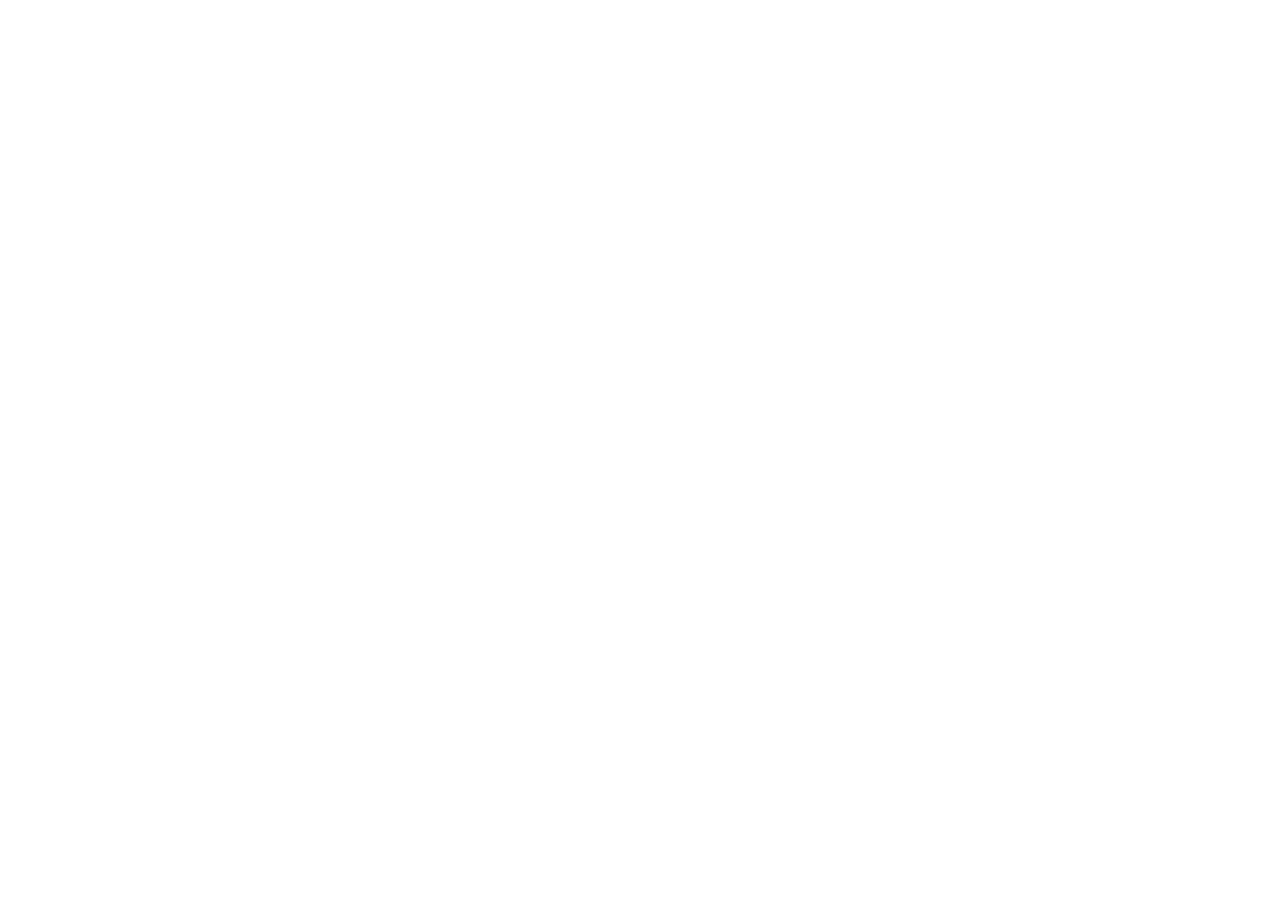
==== commit 8b2d29ec: "Add TT logo assets and update header navigation across SEO pages" ====
--- a/index.html
+++ b/index.html
@@ -1,38 +1,36 @@
-<!doctype html>
-<html lang="en">
-  <head>
-    <meta charset="UTF-8" />
-    <meta name="viewport" content="width=device-width, initial-scale=1.0" />
-    <title>Loan Eligibility Checker – Check Your Loan Eligibility Online | Instant Loan Guide</title>
-    <meta name="description" content="Check your loan eligibility online in minutes. Compare personal, home, business, education, and vehicle loans. Learn how to apply, check your application status, calculate EMI, and find the best loan options from trusted lenders." />
-    <link rel="canonical" href="https://truvex.life/" />
-    <link rel="sitemap" type="application/xml" href="[data-uri]" />
-
-    <!-- Open Graph / Facebook -->
-    <meta property="og:type" content="website" />
-    <meta property="og:url" content="https://truvex.life/" />
-    <meta property="og:title" content="Loan Eligibility Checker – Check Your Loan Eligibility Online | Instant Loan Guide" />
-    <meta property="og:description" content="Check your loan eligibility online in minutes. Compare personal, home, business, education, and vehicle loans. Learn how to apply, check your application status, calculate EMI, and find the best loan options from trusted lenders." />
-    <meta property="og:site_name" content="Truvex" />
-
-    <!-- Twitter -->
-    <meta name="twitter:card" content="summary_large_image" />
-    <meta name="twitter:title" content="Loan Eligibility Checker – Check Your Loan Eligibility Online | Instant Loan Guide" />
-    <meta name="twitter:description" content="Check your loan eligibility online in minutes. Compare personal, home, business, education, and vehicle loans. Learn how to apply, check your application status, calculate EMI, and find the best loan options from trusted lenders." />
-
-    <!-- Additional SEO -->
-    <meta name="google-site-verification" content="ZzLJUPoqK2FzhJQNHl-nwkRQo2EQ17rBIRsaxD9jpaI" />
-    <meta name="robots" content="index, follow" />
-    <meta name="keywords" content="loan eligibility, loan calculator, EMI calculator, vehicle loan, personal loan, home loan, business loan, education loan, loan guide, check eligibility online" />
-    <meta name="author" content="Truvex" />
-    <!-- Google AdSense -->
-    <script async src="https://pagead2.googlesyndication.com/pagead/js/adsbygoogle.js?client=ca-pub-9446927424727783" crossorigin="anonymous"></script>
-    <script type="module" crossorigin src="/assets/index-Caf2YBR8.js"></script>
-    <link rel="stylesheet" crossorigin href="/assets/index-PLdnFNHz.css">
-  </head>
-  <body>
-    <div id="root"></div>-
-  </body>
-</html>
-
+<!doctype html>
+<html lang="en">
+  <head>
+    <meta charset="UTF-8" />
+    <meta name="viewport" content="width=device-width, initial-scale=1.0" />
+    <title>Loan Eligibility Checker – Check Your Loan Eligibility Online | Instant Loan Guide</title>
+    <meta name="description" content="Check your loan eligibility online in minutes. Compare personal, home, business, education, and vehicle loans. Learn how to apply, check your application status, calculate EMI, and find the best loan options from trusted lenders." />
+    <link rel="canonical" href="https://truvex.life/" />
+    <link rel="sitemap" type="application/xml" href="/sitemap.xml" />
+
+    <!-- Open Graph / Facebook -->
+    <meta property="og:type" content="website" />
+    <meta property="og:url" content="https://truvex.life/" />
+    <meta property="og:title" content="Loan Eligibility Checker – Check Your Loan Eligibility Online | Instant Loan Guide" />
+    <meta property="og:description" content="Check your loan eligibility online in minutes. Compare personal, home, business, education, and vehicle loans. Learn how to apply, check your application status, calculate EMI, and find the best loan options from trusted lenders." />
+    <meta property="og:site_name" content="Truvex" />
+
+    <!-- Twitter -->
+    <meta name="twitter:card" content="summary_large_image" />
+    <meta name="twitter:title" content="Loan Eligibility Checker – Check Your Loan Eligibility Online | Instant Loan Guide" />
+    <meta name="twitter:description" content="Check your loan eligibility online in minutes. Compare personal, home, business, education, and vehicle loans. Learn how to apply, check your application status, calculate EMI, and find the best loan options from trusted lenders." />
+
+    <!-- Additional SEO -->
+    <meta name="google-site-verification" content="ZzLJUPoqK2FzhJQNHl-nwkRQo2EQ17rBIRsaxD9jpaI" />
+    <meta name="robots" content="index, follow" />
+    <meta name="keywords" content="loan eligibility, loan calculator, EMI calculator, vehicle loan, personal loan, home loan, business loan, education loan, loan guide, check eligibility online" />
+    <meta name="author" content="Truvex" />
+    <!-- Google AdSense -->
+    <script async src="https://pagead2.googlesyndication.com/pagead/js/adsbygoogle.js?client=ca-pub-9446927424727783" crossorigin="anonymous"></script>
+  </head>
+  <body>
+    <div id="root"></div>
+    <script type="module" src="/main.tsx"></script>
+  </body>
+</html>
+
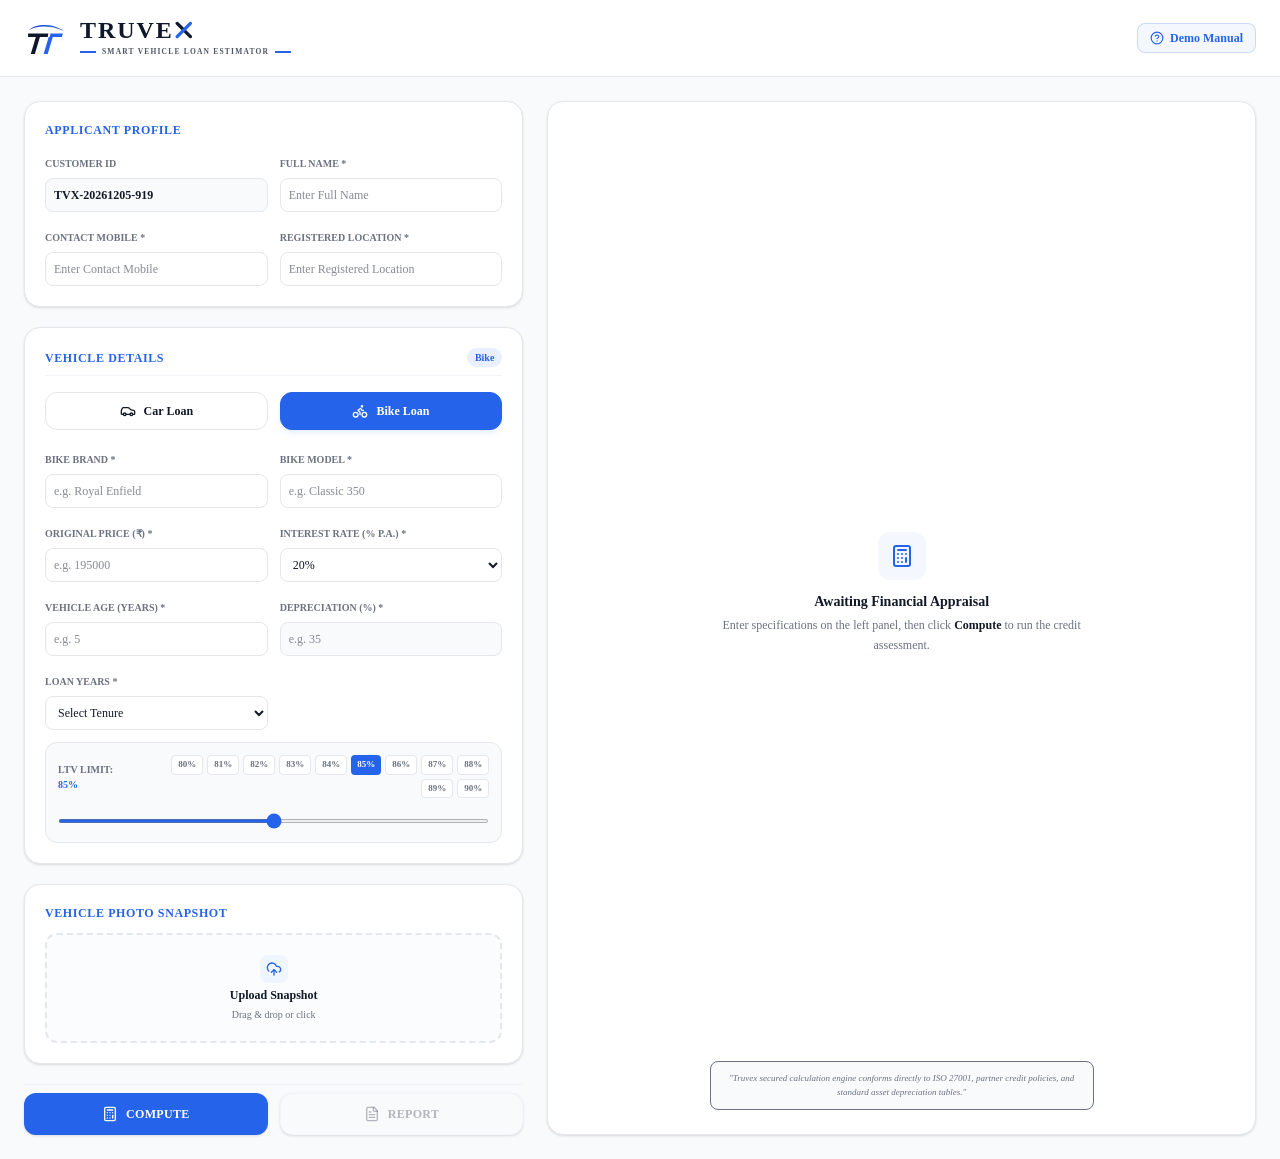
==== commit 9b4e1490: "Add Google favicon tags, favicon.ico, favicon.png, apple-touch-icon for Google Search Results" ====
--- a/index.html
+++ b/index.html
@@ -1,36 +1,44 @@
-<!doctype html>
-<html lang="en">
-  <head>
-    <meta charset="UTF-8" />
-    <meta name="viewport" content="width=device-width, initial-scale=1.0" />
-    <title>Loan Eligibility Checker – Check Your Loan Eligibility Online | Instant Loan Guide</title>
-    <meta name="description" content="Check your loan eligibility online in minutes. Compare personal, home, business, education, and vehicle loans. Learn how to apply, check your application status, calculate EMI, and find the best loan options from trusted lenders." />
-    <link rel="canonical" href="https://truvex.life/" />
-    <link rel="sitemap" type="application/xml" href="/sitemap.xml" />
-
-    <!-- Open Graph / Facebook -->
-    <meta property="og:type" content="website" />
-    <meta property="og:url" content="https://truvex.life/" />
-    <meta property="og:title" content="Loan Eligibility Checker – Check Your Loan Eligibility Online | Instant Loan Guide" />
-    <meta property="og:description" content="Check your loan eligibility online in minutes. Compare personal, home, business, education, and vehicle loans. Learn how to apply, check your application status, calculate EMI, and find the best loan options from trusted lenders." />
-    <meta property="og:site_name" content="Truvex" />
-
-    <!-- Twitter -->
-    <meta name="twitter:card" content="summary_large_image" />
-    <meta name="twitter:title" content="Loan Eligibility Checker – Check Your Loan Eligibility Online | Instant Loan Guide" />
-    <meta name="twitter:description" content="Check your loan eligibility online in minutes. Compare personal, home, business, education, and vehicle loans. Learn how to apply, check your application status, calculate EMI, and find the best loan options from trusted lenders." />
-
-    <!-- Additional SEO -->
-    <meta name="google-site-verification" content="ZzLJUPoqK2FzhJQNHl-nwkRQo2EQ17rBIRsaxD9jpaI" />
-    <meta name="robots" content="index, follow" />
-    <meta name="keywords" content="loan eligibility, loan calculator, EMI calculator, vehicle loan, personal loan, home loan, business loan, education loan, loan guide, check eligibility online" />
-    <meta name="author" content="Truvex" />
-    <!-- Google AdSense -->
-    <script async src="https://pagead2.googlesyndication.com/pagead/js/adsbygoogle.js?client=ca-pub-9446927424727783" crossorigin="anonymous"></script>
-  </head>
-  <body>
-    <div id="root"></div>
-    <script type="module" src="/main.tsx"></script>
-  </body>
-</html>
-
+<!doctype html>
+<html lang="en">
+  <head>
+    <meta charset="UTF-8" />
+    <meta name="viewport" content="width=device-width, initial-scale=1.0" />
+    <title>Loan Eligibility Checker – Check Your Loan Eligibility Online | Instant Loan Guide</title>
+    <meta name="description" content="Check your loan eligibility online in minutes. Compare personal, home, business, education, and vehicle loans. Learn how to apply, check your application status, calculate EMI, and find the best loan options from trusted lenders." />
+    <link rel="canonical" href="https://truvex.life/" />
+    <link rel="sitemap" type="application/xml" href="[data-uri]" />
+
+    <!-- Google Favicon & Site Logo -->
+    <link rel="icon" type="image/svg+xml" href="https://truvex.life/images/truvex-logo.svg" />
+    <link rel="icon" type="image/png" sizes="192x192" href="https://truvex.life/favicon.png" />
+    <link rel="apple-touch-icon" sizes="180x180" href="https://truvex.life/apple-touch-icon.png" />
+    <link rel="shortcut icon" href="https://truvex.life/favicon.ico" />
+
+    <!-- Open Graph / Facebook -->
+    <meta property="og:type" content="website" />
+    <meta property="og:url" content="https://truvex.life/" />
+    <meta property="og:title" content="Loan Eligibility Checker – Check Your Loan Eligibility Online | Instant Loan Guide" />
+    <meta property="og:description" content="Check your loan eligibility online in minutes. Compare personal, home, business, education, and vehicle loans. Learn how to apply, check your application status, calculate EMI, and find the best loan options from trusted lenders." />
+    <meta property="og:site_name" content="Truvex" />
+
+    <!-- Twitter -->
+    <meta name="twitter:card" content="summary_large_image" />
+    <meta name="twitter:title" content="Loan Eligibility Checker – Check Your Loan Eligibility Online | Instant Loan Guide" />
+    <meta name="twitter:description" content="Check your loan eligibility online in minutes. Compare personal, home, business, education, and vehicle loans. Learn how to apply, check your application status, calculate EMI, and find the best loan options from trusted lenders." />
+
+    <!-- Additional SEO -->
+    <meta name="google-site-verification" content="ZzLJUPoqK2FzhJQNHl-nwkRQo2EQ17rBIRsaxD9jpaI" />
+    <meta name="robots" content="index, follow" />
+    <meta name="keywords" content="loan eligibility, loan calculator, EMI calculator, vehicle loan, personal loan, home loan, business loan, education loan, loan guide, check eligibility online" />
+    <meta name="author" content="Truvex" />
+    <!-- Google AdSense -->
+    <script async src="https://pagead2.googlesyndication.com/pagead/js/adsbygoogle.js?client=ca-pub-9446927424727783" crossorigin="anonymous"></script>
+    <script type="module" crossorigin src="/assets/index-Caf2YBR8.js"></script>
+    <link rel="stylesheet" crossorigin href="/assets/index-PLdnFNHz.css">
+  </head>
+  <body>
+    <div id="root"></div>+
+  </body>
+</html>
+
--- a/assets/index-PLdnFNHz.css
+++ b/assets/index-PLdnFNHz.css
@@ -0,0 +1 @@
+@import"https://fonts.googleapis.com/css2?family=Cinzel:wght@600;700;800&family=Marcellus&family=Cormorant+Garamond:ital,wght@0,500;0,600;0,700;1,500&family=Inter:wght@300;400;500;600;700&family=Poppins:wght@300;400;500;600;700&family=JetBrains+Mono:wght@400;500&display=swap";/*! tailwindcss v4.3.3 | MIT License | https://tailwindcss.com */@layer properties{@supports (((-webkit-hyphens:none)) and (not (margin-trim:inline))) or ((-moz-orient:inline) and (not (color:rgb(from red r g b)))){*,:before,:after,::backdrop{--tw-translate-x:0;--tw-translate-y:0;--tw-translate-z:0;--tw-scale-x:1;--tw-scale-y:1;--tw-scale-z:1;--tw-rotate-x:initial;--tw-rotate-y:initial;--tw-rotate-z:initial;--tw-skew-x:initial;--tw-skew-y:initial;--tw-pan-x:initial;--tw-pan-y:initial;--tw-pinch-zoom:initial;--tw-scroll-snap-strictness:proximity;--tw-space-y-reverse:0;--tw-space-x-reverse:0;--tw-divide-x-reverse:0;--tw-border-style:solid;--tw-divide-y-reverse:0;--tw-leading:initial;--tw-font-weight:initial;--tw-tracking:initial;--tw-ordinal:initial;--tw-slashed-zero:initial;--tw-numeric-figure:initial;--tw-numeric-spacing:initial;--tw-numeric-fraction:initial;--tw-shadow:0 0 #0000;--tw-shadow-color:initial;--tw-shadow-alpha:100%;--tw-inset-shadow:0 0 #0000;--tw-inset-shadow-color:initial;--tw-inset-shadow-alpha:100%;--tw-ring-color:initial;--tw-ring-shadow:0 0 #0000;--tw-inset-ring-color:initial;--tw-inset-ring-shadow:0 0 #0000;--tw-ring-inset:initial;--tw-ring-offset-width:0px;--tw-ring-offset-color:#fff;--tw-ring-offset-shadow:0 0 #0000;--tw-outline-style:solid;--tw-blur:initial;--tw-brightness:initial;--tw-contrast:initial;--tw-grayscale:initial;--tw-hue-rotate:initial;--tw-invert:initial;--tw-opacity:initial;--tw-saturate:initial;--tw-sepia:initial;--tw-drop-shadow:initial;--tw-drop-shadow-color:initial;--tw-drop-shadow-alpha:100%;--tw-drop-shadow-size:initial;--tw-backdrop-blur:initial;--tw-backdrop-brightness:initial;--tw-backdrop-contrast:initial;--tw-backdrop-grayscale:initial;--tw-backdrop-hue-rotate:initial;--tw-backdrop-invert:initial;--tw-backdrop-opacity:initial;--tw-backdrop-saturate:initial;--tw-backdrop-sepia:initial;--tw-duration:initial;--tw-ease:initial;--tw-contain-size:initial;--tw-contain-layout:initial;--tw-contain-paint:initial;--tw-contain-style:initial;--tw-text-shadow-color:initial;--tw-text-shadow-alpha:100%}}}@layer theme{:root,:host{--font-sans:"Times New Roman", Times, Georgia, serif;--font-mono:"Times New Roman", Times, Georgia, serif;--color-red-100:oklch(93.6% .032 17.717);--color-red-200:oklch(88.5% .062 18.334);--color-red-500:oklch(63.7% .237 25.331);--color-red-600:oklch(57.7% .245 27.325);--color-amber-50:oklch(98.7% .022 95.277);--color-amber-600:oklch(66.6% .179 58.318);--color-emerald-50:oklch(97.9% .021 166.113);--color-emerald-100:oklch(95% .052 163.051);--color-emerald-500:oklch(69.6% .17 162.48);--color-emerald-600:oklch(59.6% .145 163.225);--color-emerald-800:oklch(43.2% .095 166.913);--color-sky-950:oklch(29.3% .066 243.157);--color-blue-50:oklch(97% .014 254.604);--color-blue-500:oklch(62.3% .214 259.815);--color-rose-50:oklch(96.9% .015 12.422);--color-rose-100:oklch(94.1% .03 12.58);--color-rose-200:oklch(89.2% .058 10.001);--color-rose-500:oklch(64.5% .246 16.439);--color-rose-600:oklch(58.6% .253 17.585);--color-rose-800:oklch(45.5% .188 13.697);--color-slate-50:oklch(98.4% .003 247.858);--color-slate-100:oklch(96.8% .007 247.896);--color-slate-200:oklch(92.9% .013 255.508);--color-slate-950:oklch(12.9% .042 264.695);--color-white:#fff;--spacing:.25rem;--container-sm:24rem;--text-xs:.75rem;--text-xs--line-height:calc(1 / .75);--text-sm:.875rem;--text-sm--line-height:calc(1.25 / .875);--text-base:1rem;--text-base--line-height: 1.5 ;--text-xl:1.25rem;--text-xl--line-height:calc(1.75 / 1.25);--text-2xl:1.5rem;--text-2xl--line-height:calc(2 / 1.5);--font-weight-semibold:600;--font-weight-bold:700;--font-weight-extrabold:800;--tracking-tight:-.025em;--tracking-wide:.025em;--tracking-wider:.05em;--leading-relaxed:1.625;--radius-md:.375rem;--radius-lg:.5rem;--radius-xl:.75rem;--radius-2xl:1rem;--shadow-sm:0 1px 3px 0 #0000001a, 0 1px 2px -1px #0000001a;--shadow-md:0 4px 6px -1px #0000001a, 0 2px 4px -2px #0000001a;--shadow-lg:0 10px 15px -3px #0000001a, 0 4px 6px -4px #0000001a;--ease-in:cubic-bezier(.4, 0, 1, 1);--ease-out:cubic-bezier(0, 0, .2, 1);--ease-in-out:cubic-bezier(.4, 0, .2, 1);--default-transition-duration:.15s;--default-transition-timing-function:cubic-bezier(.4, 0, .2, 1);--default-font-family:var(--font-sans);--default-mono-font-family:var(--font-mono)}}@layer base{*,:after,:before,::backdrop{box-sizing:border-box;border:0 solid;margin:0;padding:0}::file-selector-button{box-sizing:border-box;border:0 solid;margin:0;padding:0}html,:host{-webkit-text-size-adjust:100%;-moz-tab-size:4;tab-size:4;line-height:1.5;font-family:var(--default-font-family,-apple-system, BlinkMacSystemFont, "Segoe UI", Roboto, "Helvetica Neue", "Noto Sans", Arial, sans-serif, "Apple Color Emoji", "Segoe UI Emoji", "Segoe UI Symbol", "Noto Color Emoji");font-feature-settings:var(--default-font-feature-settings,normal);font-variation-settings:var(--default-font-variation-settings,normal);-webkit-tap-highlight-color:transparent}hr{height:0;color:inherit;border-top-width:1px}abbr:where([title]){-webkit-text-decoration:underline dotted;text-decoration:underline dotted}h1,h2,h3,h4,h5,h6{font-size:inherit;font-weight:inherit}a{color:inherit;-webkit-text-decoration:inherit;text-decoration:inherit}b,strong{font-weight:bolder}code,kbd,samp,pre{font-family:var(--default-mono-font-family,ui-monospace, SFMono-Regular, Menlo, Monaco, Consolas, "Liberation Mono", "Courier New", monospace);font-feature-settings:var(--default-mono-font-feature-settings,normal);font-variation-settings:var(--default-mono-font-variation-settings,normal);font-size:1em}small{font-size:80%}sub,sup{vertical-align:baseline;font-size:75%;line-height:0;position:relative}sub{bottom:-.25em}sup{top:-.5em}table{text-indent:0;border-color:inherit;border-collapse:collapse}:-moz-focusring:where(:not(iframe)){outline:auto}progress{vertical-align:baseline}summary{display:list-item}ol,ul,menu{list-style:none}img,svg,video,canvas,audio,iframe,embed,object{vertical-align:middle;display:block}img,video{max-width:100%;height:auto}button,input,select,optgroup,textarea{font:inherit;font-feature-settings:inherit;font-variation-settings:inherit;letter-spacing:inherit;color:inherit;opacity:1;background-color:#0000;border-radius:0}::file-selector-button{font:inherit;font-feature-settings:inherit;font-variation-settings:inherit;letter-spacing:inherit;color:inherit;opacity:1;background-color:#0000;border-radius:0}:where(select:is([multiple],[size])) optgroup{font-weight:bolder}:where(select:is([multiple],[size])) optgroup option{padding-inline-start:20px}::file-selector-button{margin-inline-end:4px}::placeholder{opacity:1}@supports (not ((-webkit-appearance:-apple-pay-button))) or (contain-intrinsic-size:1px){::placeholder{color:currentColor}@supports (color:color-mix(in lab,red,red)){::placeholder{color:color-mix(in oklab,currentcolor 50%,transparent)}}}textarea{resize:vertical}::-webkit-search-decoration{-webkit-appearance:none}::-webkit-date-and-time-value{min-height:1lh;text-align:inherit}::-webkit-datetime-edit{display:inline-flex}::-webkit-datetime-edit-fields-wrapper{padding:0}::-webkit-datetime-edit{padding-block:0}::-webkit-datetime-edit-year-field{padding-block:0}::-webkit-datetime-edit-month-field{padding-block:0}::-webkit-datetime-edit-day-field{padding-block:0}::-webkit-datetime-edit-hour-field{padding-block:0}::-webkit-datetime-edit-minute-field{padding-block:0}::-webkit-datetime-edit-second-field{padding-block:0}::-webkit-datetime-edit-millisecond-field{padding-block:0}::-webkit-datetime-edit-meridiem-field{padding-block:0}::-webkit-calendar-picker-indicator{line-height:1}:-moz-ui-invalid{box-shadow:none}button,input:where([type=button],[type=reset],[type=submit]){-webkit-appearance:button;-moz-appearance:button;appearance:button}::file-selector-button{-webkit-appearance:button;-moz-appearance:button;appearance:button}::-webkit-inner-spin-button{height:auto}::-webkit-outer-spin-button{height:auto}[hidden]:where(:not([hidden=until-found])){display:none!important}}@layer components;@layer utilities{.\@container,.\@container-\[inline-size\]{container-type:inline-size}.\@container-size{container-type:size}.pointer-events-auto{pointer-events:auto}.pointer-events-none{pointer-events:none}.collapse{visibility:collapse}.invisible{visibility:hidden}.visible{visibility:visible}.sr-only{clip-path:inset(50%);white-space:nowrap;border-width:0;width:1px;height:1px;margin:-1px;padding:0;position:absolute;overflow:hidden}.not-sr-only{clip-path:none;white-space:normal;width:auto;height:auto;margin:0;padding:0;position:static;overflow:visible}.\!absolute{position:absolute!important}.absolute{position:absolute}.fixed{position:fixed}.relative{position:relative}.static{position:static}.sticky{position:sticky}.inset-0{top:0;right:0;bottom:0;left:0}.-top-1\.5{top:calc(var(--spacing) * -1.5)}.top-0{top:0}.-right-1\.5{right:calc(var(--spacing) * -1.5)}.isolate{isolation:isolate}.isolation-auto{isolation:auto}.z-40{z-index:40}.order-0,.order-none{order:0}.col-span-2{grid-column:span 2/span 2}.float-end{float:inline-end}.float-left{float:left}.float-none{float:none}.float-right{float:right}.float-start{float:inline-start}.clear-both{clear:both}.clear-end{clear:inline-end}.clear-left{clear:left}.clear-none{clear:none}.clear-right{clear:right}.clear-start{clear:inline-start}.\!container{width:100%!important}@media(min-width:40rem){.\!container{max-width:40rem!important}}@media(min-width:48rem){.\!container{max-width:48rem!important}}@media(min-width:64rem){.\!container{max-width:64rem!important}}@media(min-width:80rem){.\!container{max-width:80rem!important}}@media(min-width:96rem){.\!container{max-width:96rem!important}}.container{width:100%}@media(min-width:40rem){.container{max-width:40rem}}@media(min-width:48rem){.container{max-width:48rem}}@media(min-width:64rem){.container{max-width:64rem}}@media(min-width:80rem){.container{max-width:80rem}}@media(min-width:96rem){.container{max-width:96rem}}.container\!{width:100%!important}@media(min-width:40rem){.container\!{max-width:40rem!important}}@media(min-width:48rem){.container\!{max-width:48rem!important}}@media(min-width:64rem){.container\!{max-width:64rem!important}}@media(min-width:80rem){.container\!{max-width:80rem!important}}@media(min-width:96rem){.container\!{max-width:96rem!important}}.m-2{margin:calc(var(--spacing) * 2)}.mx-2{margin-inline:calc(var(--spacing) * 2)}.mx-auto{margin-inline:auto}.my-1{margin-block:var(--spacing)}.my-auto{margin-block:auto}.mt-0\.5{margin-top:calc(var(--spacing) * .5)}.mt-1{margin-top:var(--spacing)}.mt-1\.5{margin-top:calc(var(--spacing) * 1.5)}.mt-2{margin-top:calc(var(--spacing) * 2)}.mt-4{margin-top:calc(var(--spacing) * 4)}.mt-\[16px\]{margin-top:16px}.mr-2{margin-right:calc(var(--spacing) * 2)}.mb-1{margin-bottom:var(--spacing)}.mb-1\.5{margin-bottom:calc(var(--spacing) * 1.5)}.mb-2{margin-bottom:calc(var(--spacing) * 2)}.mb-3{margin-bottom:calc(var(--spacing) * 3)}.ml-2{margin-left:calc(var(--spacing) * 2)}.ml-\[0\.05em\]{margin-left:.05em}.box-border{box-sizing:border-box}.box-content{box-sizing:content-box}.block{display:block}.block\!{display:block!important}.contents{display:contents}.flex{display:flex}.flow-root{display:flow-root}.grid{display:grid}.hidden{display:none}.inline{display:inline}.inline-block{display:inline-block}.inline-flex{display:inline-flex}.inline-grid{display:inline-grid}.inline-table{display:inline-table}.list-item{display:list-item}.table{display:table}.table-caption{display:table-caption}.table-cell{display:table-cell}.table-column{display:table-column}.table-column-group{display:table-column-group}.table-footer-group{display:table-footer-group}.table-header-group{display:table-header-group}.table-row{display:table-row}.table-row-group{display:table-row-group}.field-sizing-content{field-sizing:content}.field-sizing-fixed{field-sizing:fixed}.size-auto{width:auto;height:auto}.h-1{height:var(--spacing)}.h-3{height:calc(var(--spacing) * 3)}.h-3\.5{height:calc(var(--spacing) * 3.5)}.h-4{height:calc(var(--spacing) * 4)}.h-5{height:calc(var(--spacing) * 5)}.h-6{height:calc(var(--spacing) * 6)}.h-9{height:calc(var(--spacing) * 9)}.h-12{height:calc(var(--spacing) * 12)}.h-20{height:calc(var(--spacing) * 20)}.h-\[1\.2rem\]{height:1.2rem}.h-\[1\.5px\]{height:1.5px}.h-auto{height:auto}.h-full{height:100%}.h-lh{height:1lh}.h-screen{height:100vh}.max-h-\[80px\]{max-height:80px}.max-h-lh{max-height:1lh}.max-h-none{max-height:none}.max-h-screen{max-height:100vh}.min-h-\[110px\]{min-height:110px}.min-h-\[420px\]{min-height:420px}.min-h-auto{min-height:auto}.min-h-lh{min-height:1lh}.min-h-screen{min-height:100vh}.w-1\/2{width:50%}.w-2{width:calc(var(--spacing) * 2)}.w-3{width:calc(var(--spacing) * 3)}.w-3\.5{width:calc(var(--spacing) * 3.5)}.w-4{width:calc(var(--spacing) * 4)}.w-5{width:calc(var(--spacing) * 5)}.w-6{width:calc(var(--spacing) * 6)}.w-9{width:calc(var(--spacing) * 9)}.w-12{width:calc(var(--spacing) * 12)}.w-20{width:calc(var(--spacing) * 20)}.w-\[0\.9rem\]{width:.9rem}.w-auto{width:auto}.w-full{width:100%}.w-screen{width:100vw}.max-w-\[1400px\]{max-width:1400px}.max-w-full{max-width:100%}.max-w-none{max-width:none}.max-w-screen{max-width:100vw}.max-w-sm{max-width:var(--container-sm)}.min-w-auto{min-width:auto}.min-w-screen{min-width:100vw}.flex-auto{flex:auto}.flex-initial{flex:0 auto}.flex-none{flex:none}.flex-shrink,.shrink{flex-shrink:1}.shrink-0{flex-shrink:0}.flex-grow,.grow{flex-grow:1}.basis-auto{flex-basis:auto}.basis-full{flex-basis:100%}.table-auto{table-layout:auto}.table-fixed{table-layout:fixed}.caption-bottom{caption-side:bottom}.caption-top{caption-side:top}.border-collapse{border-collapse:collapse}.border-separate{border-collapse:separate}.-translate-full{--tw-translate-x:-100%;--tw-translate-y:-100%;translate:var(--tw-translate-x) var(--tw-translate-y)}.translate-full{--tw-translate-x:100%;--tw-translate-y:100%;translate:var(--tw-translate-x) var(--tw-translate-y)}.translate-3d{translate:var(--tw-translate-x) var(--tw-translate-y) var(--tw-translate-z)}.translate-none{translate:none}.scale-3d{scale:var(--tw-scale-x) var(--tw-scale-y) var(--tw-scale-z)}.scale-none{scale:none}.-rotate-90{rotate:-90deg}.rotate-none{rotate:none}.transform{transform:var(--tw-rotate-x,) var(--tw-rotate-y,) var(--tw-rotate-z,) var(--tw-skew-x,) var(--tw-skew-y,)}.transform\!{transform:var(--tw-rotate-x,) var(--tw-rotate-y,) var(--tw-rotate-z,) var(--tw-skew-x,) var(--tw-skew-y,)!important}.transform-cpu{transform:var(--tw-rotate-x,) var(--tw-rotate-y,) var(--tw-rotate-z,) var(--tw-skew-x,) var(--tw-skew-y,)}.transform-gpu{transform:translateZ(0) var(--tw-rotate-x,) var(--tw-rotate-y,) var(--tw-rotate-z,) var(--tw-skew-x,) var(--tw-skew-y,)}.transform-none{transform:none}.cursor-not-allowed{cursor:not-allowed}.cursor-pointer{cursor:pointer}.touch-pinch-zoom{--tw-pinch-zoom:pinch-zoom;touch-action:var(--tw-pan-x,) var(--tw-pan-y,) var(--tw-pinch-zoom,)}.resize{resize:both}.resize-none{resize:none}.resize-x{resize:horizontal}.resize-y{resize:vertical}.snap-none{scroll-snap-type:none}.snap-mandatory{--tw-scroll-snap-strictness:mandatory}.snap-proximity{--tw-scroll-snap-strictness:proximity}.snap-align-none{scroll-snap-align:none}.snap-center{scroll-snap-align:center}.snap-end{scroll-snap-align:end}.snap-start{scroll-snap-align:start}.snap-always{scroll-snap-stop:always}.snap-normal{scroll-snap-stop:normal}.scrollbar-auto{scrollbar-width:auto}.scrollbar-none{scrollbar-width:none}.scrollbar-thin{scrollbar-width:thin}.scrollbar-gutter-auto{scrollbar-gutter:auto}.scrollbar-gutter-both{scrollbar-gutter:stable both-edges}.scrollbar-gutter-stable{scrollbar-gutter:stable}.list-inside{list-style-position:inside}.list-outside{list-style-position:outside}.appearance-auto{-webkit-appearance:auto;-moz-appearance:auto;appearance:auto}.appearance-none{-webkit-appearance:none;-moz-appearance:none;appearance:none}.columns-2{columns:2}.columns-3{columns:3}.columns-4{columns:4}.grid-flow-col{grid-auto-flow:column}.grid-flow-col-dense{grid-auto-flow:column dense}.grid-flow-dense{grid-auto-flow:dense}.grid-flow-row{grid-auto-flow:row}.grid-flow-row-dense{grid-auto-flow:dense}.grid-cols-1{grid-template-columns:repeat(1,minmax(0,1fr))}.grid-cols-2{grid-template-columns:repeat(2,minmax(0,1fr))}.flex-col{flex-direction:column}.flex-col-reverse{flex-direction:column-reverse}.flex-row{flex-direction:row}.flex-row-reverse{flex-direction:row-reverse}.flex-nowrap{flex-wrap:nowrap}.flex-wrap{flex-wrap:wrap}.flex-wrap-reverse{flex-wrap:wrap-reverse}.place-content-around{place-content:space-around}.place-content-baseline{place-content:baseline start}.place-content-between{place-content:space-between}.place-content-center{place-content:center}.place-content-center-safe{place-content:safe center}.place-content-end{place-content:end}.place-content-end-safe{place-content:safe end}.place-content-evenly{place-content:space-evenly}.place-content-start{place-content:start}.place-content-stretch{place-content:stretch}.place-items-baseline{place-items:baseline}.place-items-center{place-items:center}.place-items-center-safe{place-items:safe center}.place-items-end{place-items:end}.place-items-end-safe{place-items:safe end}.place-items-start{place-items:start}.place-items-stretch{place-items:stretch stretch}.content-around{align-content:space-around}.content-baseline{align-content:baseline}.content-between{align-content:space-between}.content-center{align-content:center}.content-center-safe{align-content:safe center}.content-end{align-content:flex-end}.content-end-safe{align-content:safe flex-end}.content-evenly{align-content:space-evenly}.content-normal{align-content:normal}.content-start{align-content:flex-start}.content-stretch{align-content:stretch}.items-baseline{align-items:baseline}.items-baseline-last{align-items:last baseline}.items-center{align-items:center}.items-center-safe{align-items:safe center}.items-end{align-items:flex-end}.items-end-safe{align-items:safe flex-end}.items-start{align-items:flex-start}.items-stretch{align-items:stretch}.justify-around{justify-content:space-around}.justify-baseline{justify-content:baseline}.justify-between{justify-content:space-between}.justify-center{justify-content:center}.justify-center-safe{justify-content:safe center}.justify-end{justify-content:flex-end}.justify-end-safe{justify-content:safe flex-end}.justify-evenly{justify-content:space-evenly}.justify-normal{justify-content:normal}.justify-start{justify-content:flex-start}.justify-stretch{justify-content:stretch}.justify-items-center{justify-items:center}.justify-items-center-safe{justify-items:safe center}.justify-items-end{justify-items:end}.justify-items-end-safe{justify-items:safe end}.justify-items-normal{justify-items:normal}.justify-items-start{justify-items:start}.justify-items-stretch{justify-items:stretch}.gap-1{gap:var(--spacing)}.gap-1\.5{gap:calc(var(--spacing) * 1.5)}.gap-2{gap:calc(var(--spacing) * 2)}.gap-3{gap:calc(var(--spacing) * 3)}.gap-4{gap:calc(var(--spacing) * 4)}.gap-5{gap:calc(var(--spacing) * 5)}.gap-6{gap:calc(var(--spacing) * 6)}:where(.space-y-2>:not(:last-child)){--tw-space-y-reverse:0;margin-block-start:calc(calc(var(--spacing) * 2) * var(--tw-space-y-reverse));margin-block-end:calc(calc(var(--spacing) * 2) * calc(1 - var(--tw-space-y-reverse)))}:where(.space-y-3>:not(:last-child)){--tw-space-y-reverse:0;margin-block-start:calc(calc(var(--spacing) * 3) * var(--tw-space-y-reverse));margin-block-end:calc(calc(var(--spacing) * 3) * calc(1 - var(--tw-space-y-reverse)))}:where(.space-y-4>:not(:last-child)){--tw-space-y-reverse:0;margin-block-start:calc(calc(var(--spacing) * 4) * var(--tw-space-y-reverse));margin-block-end:calc(calc(var(--spacing) * 4) * calc(1 - var(--tw-space-y-reverse)))}:where(.space-y-reverse>:not(:last-child)){--tw-space-y-reverse:1}:where(.space-x-reverse>:not(:last-child)){--tw-space-x-reverse:1}:where(.divide-x>:not(:last-child)){--tw-divide-x-reverse:0;border-inline-style:var(--tw-border-style);border-inline-start-width:calc(1px * var(--tw-divide-x-reverse));border-inline-end-width:calc(1px * calc(1 - var(--tw-divide-x-reverse)))}:where(.divide-y>:not(:last-child)){--tw-divide-y-reverse:0;border-bottom-style:var(--tw-border-style);border-top-style:var(--tw-border-style);border-top-width:calc(1px * var(--tw-divide-y-reverse));border-bottom-width:calc(1px * calc(1 - var(--tw-divide-y-reverse)))}:where(.divide-y-reverse>:not(:last-child)){--tw-divide-y-reverse:1}.place-self-auto{place-self:auto}.place-self-center{place-self:center}.place-self-center-safe{place-self:safe center}.place-self-end{place-self:end}.place-self-end-safe{place-self:safe end}.place-self-start{place-self:start}.place-self-stretch{place-self:stretch stretch}.self-auto{align-self:auto}.self-baseline{align-self:baseline}.self-baseline-last{align-self:last baseline}.self-center{align-self:center}.self-center-safe{align-self:safe center}.self-end{align-self:flex-end}.self-end-safe{align-self:safe flex-end}.self-start{align-self:flex-start}.self-stretch{align-self:stretch}.justify-self-auto{justify-self:auto}.justify-self-center{justify-self:center}.justify-self-center-safe{justify-self:safe center}.justify-self-end{justify-self:flex-end}.justify-self-end-safe{justify-self:safe flex-end}.justify-self-start{justify-self:flex-start}.justify-self-stretch{justify-self:stretch}.truncate{text-overflow:ellipsis;white-space:nowrap;overflow:hidden}.scroll-auto{scroll-behavior:auto}.scroll-smooth{scroll-behavior:smooth}.rounded{border-radius:.25rem}.rounded-2xl{border-radius:var(--radius-2xl)}.rounded-full{border-radius:3.40282e38px}.rounded-lg{border-radius:var(--radius-lg)}.rounded-md{border-radius:var(--radius-md)}.rounded-xl{border-radius:var(--radius-xl)}.rounded-s{border-start-start-radius:.25rem;border-end-start-radius:.25rem}.rounded-ss{border-start-start-radius:.25rem}.rounded-e{border-start-end-radius:.25rem;border-end-end-radius:.25rem}.rounded-se{border-start-end-radius:.25rem}.rounded-ee{border-end-end-radius:.25rem}.rounded-es{border-end-start-radius:.25rem}.rounded-t{border-top-left-radius:.25rem;border-top-right-radius:.25rem}.rounded-l{border-top-left-radius:.25rem;border-bottom-left-radius:.25rem}.rounded-tl{border-top-left-radius:.25rem}.rounded-r{border-top-right-radius:.25rem;border-bottom-right-radius:.25rem}.rounded-tr{border-top-right-radius:.25rem}.rounded-b{border-bottom-right-radius:.25rem;border-bottom-left-radius:.25rem}.rounded-br{border-bottom-right-radius:.25rem}.rounded-bl{border-bottom-left-radius:.25rem}.border{border-style:var(--tw-border-style);border-width:1px}.border-2{border-style:var(--tw-border-style);border-width:2px}.border-x{border-inline-style:var(--tw-border-style);border-inline-width:1px}.border-y{border-block-style:var(--tw-border-style);border-block-width:1px}.border-s{border-inline-start-style:var(--tw-border-style);border-inline-start-width:1px}.border-e{border-inline-end-style:var(--tw-border-style);border-inline-end-width:1px}.border-bs{border-block-start-style:var(--tw-border-style);border-block-start-width:1px}.border-be{border-block-end-style:var(--tw-border-style);border-block-end-width:1px}.border-t{border-top-style:var(--tw-border-style);border-top-width:1px}.border-r{border-right-style:var(--tw-border-style);border-right-width:1px}.border-b{border-bottom-style:var(--tw-border-style);border-bottom-width:1px}.border-l{border-left-style:var(--tw-border-style);border-left-width:1px}.border-dashed{--tw-border-style:dashed;border-style:dashed}.border-dotted{--tw-border-style:dotted;border-style:dotted}.border-double{--tw-border-style:double;border-style:double}.border-hidden{--tw-border-style:hidden;border-style:hidden}.border-none{--tw-border-style:none;border-style:none}.border-solid{--tw-border-style:solid;border-style:solid}.border-\[\#2563EB\]{border-color:#2563eb}.border-\[\#2563EB\]\/20{border-color:#2563eb33}.border-\[\#2563EB\]\/30{border-color:#2563eb4d}.border-\[\#E5E7EB\]{border-color:#e5e7eb}.border-emerald-100{border-color:var(--color-emerald-100)}.border-rose-100{border-color:var(--color-rose-100)}.border-rose-200{border-color:var(--color-rose-200)}.border-slate-100{border-color:var(--color-slate-100)}.bg-\(--my_variable\){background-color:var(--my_variable)}.bg-\(color\:--my-color\){background-color:var(--my-color)}.bg-\[\#0088cc\]{background-color:#08c}.bg-\[\#2563EB\]{background-color:#2563eb}.bg-\[\#2563EB\]\/5{background-color:#2563eb0d}.bg-\[\#2563EB\]\/10{background-color:#2563eb1a}.bg-\[\#2563eb\]{background-color:#2563eb}.bg-\[\#F8FAFC\]{background-color:#f8fafc}.bg-\[color\:var\(--my-color\)\]{background-color:var(--my-color)}.bg-\[var\(--my_variable\)\]{background-color:var(--my_variable)}.bg-amber-50{background-color:var(--color-amber-50)}.bg-blue-50{background-color:var(--color-blue-50)}.bg-blue-50\/5{background-color:#eff6ff0d}@supports (color:color-mix(in lab,red,red)){.bg-blue-50\/5{background-color:color-mix(in oklab,var(--color-blue-50) 5%,transparent)}}.bg-emerald-50{background-color:var(--color-emerald-50)}.bg-emerald-500\/10{background-color:#00bb7f1a}@supports (color:color-mix(in lab,red,red)){.bg-emerald-500\/10{background-color:color-mix(in oklab,var(--color-emerald-500) 10%,transparent)}}.bg-red-100{background-color:var(--color-red-100)}.bg-red-500{background-color:var(--color-red-500)}.bg-red-500\/50{background-color:#fb2c3680}@supports (color:color-mix(in lab,red,red)){.bg-red-500\/50{background-color:color-mix(in oklab,var(--color-red-500) 50%,transparent)}}.bg-red-500\/\[50\%\]{background-color:#fb2c3680}@supports (color:color-mix(in lab,red,red)){.bg-red-500\/\[50\%\]{background-color:color-mix(in oklab,var(--color-red-500) 50%,transparent)}}.bg-rose-50{background-color:var(--color-rose-50)}.bg-rose-500\/10{background-color:#ff23571a}@supports (color:color-mix(in lab,red,red)){.bg-rose-500\/10{background-color:color-mix(in oklab,var(--color-rose-500) 10%,transparent)}}.bg-slate-50{background-color:var(--color-slate-50)}.bg-slate-50\/50{background-color:#f8fafc80}@supports (color:color-mix(in lab,red,red)){.bg-slate-50\/50{background-color:color-mix(in oklab,var(--color-slate-50) 50%,transparent)}}.bg-slate-200{background-color:var(--color-slate-200)}.bg-white{background-color:var(--color-white)}.-bg-conic,.bg-conic{--tw-gradient-position:in oklab;background-image:conic-gradient(var(--tw-gradient-stops))}.bg-radial{--tw-gradient-position:in oklab;background-image:radial-gradient(var(--tw-gradient-stops))}.bg-none{background-image:none}.via-none{--tw-gradient-via-stops:initial}.mask-none{-webkit-mask-image:none;mask-image:none}.mask-circle{--tw-mask-radial-shape:circle}.mask-ellipse{--tw-mask-radial-shape:ellipse}.mask-radial-closest-corner{--tw-mask-radial-size:closest-corner}.mask-radial-closest-side{--tw-mask-radial-size:closest-side}.mask-radial-farthest-corner{--tw-mask-radial-size:farthest-corner}.mask-radial-farthest-side{--tw-mask-radial-size:farthest-side}.mask-radial-at-bottom{--tw-mask-radial-position:bottom}.mask-radial-at-bottom-left{--tw-mask-radial-position:bottom left}.mask-radial-at-bottom-right{--tw-mask-radial-position:bottom right}.mask-radial-at-center{--tw-mask-radial-position:center}.mask-radial-at-left{--tw-mask-radial-position:left}.mask-radial-at-right{--tw-mask-radial-position:right}.mask-radial-at-top{--tw-mask-radial-position:top}.mask-radial-at-top-left{--tw-mask-radial-position:top left}.mask-radial-at-top-right{--tw-mask-radial-position:top right}.box-decoration-clone{-webkit-box-decoration-break:clone;box-decoration-break:clone}.box-decoration-slice{-webkit-box-decoration-break:slice;box-decoration-break:slice}.decoration-clone{-webkit-box-decoration-break:clone;box-decoration-break:clone}.decoration-slice{-webkit-box-decoration-break:slice;box-decoration-break:slice}.bg-auto{background-size:auto}.bg-contain{background-size:contain}.bg-cover{background-size:cover}.bg-fixed{background-attachment:fixed}.bg-local{background-attachment:local}.bg-scroll{background-attachment:scroll}.bg-clip-border{background-clip:border-box}.bg-clip-content{background-clip:content-box}.bg-clip-padding{background-clip:padding-box}.bg-clip-text{-webkit-background-clip:text;background-clip:text}.bg-bottom{background-position:bottom}.bg-bottom-left{background-position:0 100%}.bg-bottom-right{background-position:100% 100%}.bg-center{background-position:50%}.bg-left{background-position:0}.bg-left-bottom{background-position:0 100%}.bg-left-top{background-position:0 0}.bg-right{background-position:100%}.bg-right-bottom{background-position:100% 100%}.bg-right-top{background-position:100% 0}.bg-top{background-position:top}.bg-top-left{background-position:0 0}.bg-top-right{background-position:100% 0}.bg-no-repeat{background-repeat:no-repeat}.bg-repeat{background-repeat:repeat}.bg-repeat-round{background-repeat:round}.bg-repeat-space{background-repeat:space}.bg-repeat-x{background-repeat:repeat-x}.bg-repeat-y{background-repeat:repeat-y}.bg-origin-border{background-origin:border-box}.bg-origin-content{background-origin:content-box}.bg-origin-padding{background-origin:padding-box}.mask-add{-webkit-mask-composite:source-over;mask-composite:add}.mask-exclude{-webkit-mask-composite:xor;mask-composite:exclude}.mask-intersect{-webkit-mask-composite:source-in;mask-composite:intersect}.mask-subtract{-webkit-mask-composite:source-out;mask-composite:subtract}.mask-alpha{-webkit-mask-source-type:alpha;mask-mode:alpha}.mask-luminance{-webkit-mask-source-type:luminance;mask-mode:luminance}.mask-match{-webkit-mask-source-type:auto;mask-mode:match-source}.mask-type-alpha{mask-type:alpha}.mask-type-luminance{mask-type:luminance}.mask-auto{-webkit-mask-size:auto;mask-size:auto}.mask-contain{-webkit-mask-size:contain;mask-size:contain}.mask-cover{-webkit-mask-size:cover;mask-size:cover}.mask-clip-border{-webkit-mask-clip:border-box;mask-clip:border-box}.mask-clip-content{-webkit-mask-clip:content-box;mask-clip:content-box}.mask-clip-fill{-webkit-mask-clip:fill-box;mask-clip:fill-box}.mask-clip-padding{-webkit-mask-clip:padding-box;mask-clip:padding-box}.mask-clip-stroke{-webkit-mask-clip:stroke-box;mask-clip:stroke-box}.mask-clip-view{-webkit-mask-clip:view-box;mask-clip:view-box}.mask-no-clip{-webkit-mask-clip:no-clip;mask-clip:no-clip}.mask-bottom{-webkit-mask-position:bottom;mask-position:bottom}.mask-bottom-left{-webkit-mask-position:0 100%;mask-position:0 100%}.mask-bottom-right{-webkit-mask-position:100% 100%;mask-position:100% 100%}.mask-center{-webkit-mask-position:50%;mask-position:50%}.mask-left{-webkit-mask-position:0;mask-position:0}.mask-right{-webkit-mask-position:100%;mask-position:100%}.mask-top{-webkit-mask-position:top;mask-position:top}.mask-top-left{-webkit-mask-position:0 0;mask-position:0 0}.mask-top-right{-webkit-mask-position:100% 0;mask-position:100% 0}.mask-no-repeat{-webkit-mask-repeat:no-repeat;mask-repeat:no-repeat}.mask-repeat{-webkit-mask-repeat:repeat;mask-repeat:repeat}.mask-repeat-round{-webkit-mask-repeat:round;mask-repeat:round}.mask-repeat-space{-webkit-mask-repeat:space;mask-repeat:space}.mask-repeat-x{-webkit-mask-repeat:repeat-x;mask-repeat:repeat-x}.mask-repeat-y{-webkit-mask-repeat:repeat-y;mask-repeat:repeat-y}.mask-origin-border{-webkit-mask-origin:border-box;mask-origin:border-box}.mask-origin-content{-webkit-mask-origin:content-box;mask-origin:content-box}.mask-origin-fill{-webkit-mask-origin:fill-box;mask-origin:fill-box}.mask-origin-padding{-webkit-mask-origin:padding-box;mask-origin:padding-box}.mask-origin-stroke{-webkit-mask-origin:stroke-box;mask-origin:stroke-box}.mask-origin-view{-webkit-mask-origin:view-box;mask-origin:view-box}.fill-none{fill:none}.stroke-\[\#22C55E\]{stroke:#22c55e}.stroke-none{stroke:none}.stroke-rose-500{stroke:var(--color-rose-500)}.stroke-slate-100{stroke:var(--color-slate-100)}.stroke-\[3px\]{stroke-width:3px}.object-contain{object-fit:contain}.object-cover{object-fit:cover}.object-fill{object-fit:fill}.object-none{object-fit:none}.object-scale-down{object-fit:scale-down}.object-left-bottom{object-position:left bottom}.object-left-top{object-position:left top}.object-right-bottom{object-position:right bottom}.object-right-top{object-position:right top}.p-1{padding:var(--spacing)}.p-1\.5{padding:calc(var(--spacing) * 1.5)}.p-2{padding:calc(var(--spacing) * 2)}.p-2\.5{padding:calc(var(--spacing) * 2.5)}.p-3{padding:calc(var(--spacing) * 3)}.p-3\.5{padding:calc(var(--spacing) * 3.5)}.p-4{padding:calc(var(--spacing) * 4)}.p-5{padding:calc(var(--spacing) * 5)}.p-6{padding:calc(var(--spacing) * 6)}.px-1\.5{padding-inline:calc(var(--spacing) * 1.5)}.px-2{padding-inline:calc(var(--spacing) * 2)}.px-3{padding-inline:calc(var(--spacing) * 3)}.py-0\.5{padding-block:calc(var(--spacing) * .5)}.py-1\.5{padding-block:calc(var(--spacing) * 1.5)}.py-2\.5{padding-block:calc(var(--spacing) * 2.5)}.py-3{padding-block:calc(var(--spacing) * 3)}.pt-2{padding-top:calc(var(--spacing) * 2)}.pb-1{padding-bottom:var(--spacing)}.pb-2{padding-bottom:calc(var(--spacing) * 2)}.text-center{text-align:center}.text-end{text-align:end}.text-justify{text-align:justify}.text-left{text-align:left}.text-right{text-align:right}.text-start{text-align:start}.align-baseline{vertical-align:baseline}.align-bottom{vertical-align:bottom}.align-middle{vertical-align:middle}.align-sub{vertical-align:sub}.align-super{vertical-align:super}.align-text-bottom{vertical-align:text-bottom}.align-text-top{vertical-align:text-top}.align-top{vertical-align:top}.font-mono{font-family:var(--font-mono)}.font-sans{font-family:var(--font-sans)}.text-base{font-size:var(--text-base);line-height:var(--tw-leading,var(--text-base--line-height))}.text-sm{font-size:var(--text-sm);line-height:var(--tw-leading,var(--text-sm--line-height))}.text-xl{font-size:var(--text-xl);line-height:var(--tw-leading,var(--text-xl--line-height))}.text-xs{font-size:var(--text-xs);line-height:var(--tw-leading,var(--text-xs--line-height))}.text-\[6\.5px\]{font-size:6.5px}.text-\[7px\]{font-size:7px}.text-\[9px\]{font-size:9px}.text-\[10px\]{font-size:10px}.leading-none{--tw-leading:1;line-height:1}.leading-relaxed{--tw-leading:var(--leading-relaxed);line-height:var(--leading-relaxed)}.font-bold{--tw-font-weight:var(--font-weight-bold);font-weight:var(--font-weight-bold)}.font-extrabold{--tw-font-weight:var(--font-weight-extrabold);font-weight:var(--font-weight-extrabold)}.font-semibold{--tw-font-weight:var(--font-weight-semibold);font-weight:var(--font-weight-semibold)}.tracking-\[0\.08em\]{--tw-tracking:.08em;letter-spacing:.08em}.tracking-\[0\.16em\]{--tw-tracking:.16em;letter-spacing:.16em}.tracking-tight{--tw-tracking:var(--tracking-tight);letter-spacing:var(--tracking-tight)}.tracking-wide{--tw-tracking:var(--tracking-wide);letter-spacing:var(--tracking-wide)}.tracking-wider{--tw-tracking:var(--tracking-wider);letter-spacing:var(--tracking-wider)}.text-balance{text-wrap:balance}.text-nowrap{text-wrap:nowrap}.text-pretty{text-wrap:pretty}.text-wrap{text-wrap:wrap}.break-normal{overflow-wrap:normal;word-break:normal}.break-words{overflow-wrap:break-word}.wrap-anywhere{overflow-wrap:anywhere}.wrap-break-word{overflow-wrap:break-word}.wrap-normal{overflow-wrap:normal}.break-all{word-break:break-all}.break-keep{word-break:keep-all}.overflow-ellipsis{text-overflow:ellipsis}.text-clip{text-overflow:clip}.text-ellipsis{text-overflow:ellipsis}.hyphens-auto{-webkit-hyphens:auto;hyphens:auto}.hyphens-manual{-webkit-hyphens:manual;hyphens:manual}.hyphens-none{-webkit-hyphens:none;hyphens:none}.whitespace-break-spaces{white-space:break-spaces}.whitespace-normal{white-space:normal}.whitespace-nowrap{white-space:nowrap}.whitespace-pre{white-space:pre}.whitespace-pre-line{white-space:pre-line}.whitespace-pre-wrap{white-space:pre-wrap}.\[color\:red\]{color:red}.\[color\:red\]\/50{color:#ff000080}.\[color\:red\]\/50\!{color:#ff000080!important}.text-\[\#0f172a\]{color:#0f172a}.text-\[\#4b5563\]{color:#4b5563}.text-\[\#6B7280\]{color:#6b7280}.text-\[\#6B7280\]\/50{color:#6b728080}.text-\[\#22C55E\]{color:#22c55e}.text-\[\#2563EB\]{color:#2563eb}.text-\[\#111827\]{color:#111827}.text-\[\#F59E0B\]{color:#f59e0b}.text-amber-600{color:var(--color-amber-600)}.text-emerald-600{color:var(--color-emerald-600)}.text-emerald-800{color:var(--color-emerald-800)}.text-red-600{color:var(--color-red-600)}.text-rose-500{color:var(--color-rose-500)}.text-rose-600{color:var(--color-rose-600)}.text-rose-800{color:var(--color-rose-800)}.text-white{color:var(--color-white)}.capitalize{text-transform:capitalize}.lowercase{text-transform:lowercase}.normal-case{text-transform:none}.uppercase{text-transform:uppercase}.italic{font-style:italic}.not-italic{font-style:normal}.font-stretch-condensed{font-stretch:75%}.font-stretch-expanded{font-stretch:125%}.font-stretch-extra-condensed{font-stretch:62.5%}.font-stretch-extra-expanded{font-stretch:150%}.font-stretch-normal{font-stretch:100%}.font-stretch-semi-condensed{font-stretch:87.5%}.font-stretch-semi-expanded{font-stretch:112.5%}.font-stretch-ultra-condensed{font-stretch:50%}.font-stretch-ultra-expanded{font-stretch:200%}.diagonal-fractions{--tw-numeric-fraction:diagonal-fractions;font-variant-numeric:var(--tw-ordinal,) var(--tw-slashed-zero,) var(--tw-numeric-figure,) var(--tw-numeric-spacing,) var(--tw-numeric-fraction,)}.lining-nums{--tw-numeric-figure:lining-nums;font-variant-numeric:var(--tw-ordinal,) var(--tw-slashed-zero,) var(--tw-numeric-figure,) var(--tw-numeric-spacing,) var(--tw-numeric-fraction,)}.oldstyle-nums{--tw-numeric-figure:oldstyle-nums;font-variant-numeric:var(--tw-ordinal,) var(--tw-slashed-zero,) var(--tw-numeric-figure,) var(--tw-numeric-spacing,) var(--tw-numeric-fraction,)}.ordinal{--tw-ordinal:ordinal;font-variant-numeric:var(--tw-ordinal,) var(--tw-slashed-zero,) var(--tw-numeric-figure,) var(--tw-numeric-spacing,) var(--tw-numeric-fraction,)}.proportional-nums{--tw-numeric-spacing:proportional-nums;font-variant-numeric:var(--tw-ordinal,) var(--tw-slashed-zero,) var(--tw-numeric-figure,) var(--tw-numeric-spacing,) var(--tw-numeric-fraction,)}.slashed-zero{--tw-slashed-zero:slashed-zero;font-variant-numeric:var(--tw-ordinal,) var(--tw-slashed-zero,) var(--tw-numeric-figure,) var(--tw-numeric-spacing,) var(--tw-numeric-fraction,)}.stacked-fractions{--tw-numeric-fraction:stacked-fractions;font-variant-numeric:var(--tw-ordinal,) var(--tw-slashed-zero,) var(--tw-numeric-figure,) var(--tw-numeric-spacing,) var(--tw-numeric-fraction,)}.tabular-nums{--tw-numeric-spacing:tabular-nums;font-variant-numeric:var(--tw-ordinal,) var(--tw-slashed-zero,) var(--tw-numeric-figure,) var(--tw-numeric-spacing,) var(--tw-numeric-fraction,)}.normal-nums{font-variant-numeric:normal}.line-through{text-decoration-line:line-through}.no-underline{text-decoration-line:none}.overline{text-decoration-line:overline}.underline{text-decoration-line:underline}.decoration-dashed{text-decoration-style:dashed}.decoration-dotted{text-decoration-style:dotted}.decoration-double{text-decoration-style:double}.decoration-solid{text-decoration-style:solid}.decoration-wavy{text-decoration-style:wavy}.decoration-auto{text-decoration-thickness:auto}.decoration-from-font{text-decoration-thickness:from-font}.antialiased{-webkit-font-smoothing:antialiased;-moz-osx-font-smoothing:grayscale}.subpixel-antialiased{-webkit-font-smoothing:auto;-moz-osx-font-smoothing:auto}.accent-\[\#2563EB\]{accent-color:#2563eb}.accent-auto{accent-color:auto}.scheme-dark{color-scheme:dark}.scheme-light{color-scheme:light}.scheme-light-dark{color-scheme:light dark}.scheme-normal{color-scheme:normal}.scheme-only-dark{color-scheme:dark only}.scheme-only-light{color-scheme:light only}.opacity-90{opacity:.9}.mix-blend-plus-darker{mix-blend-mode:plus-darker}.mix-blend-plus-lighter{mix-blend-mode:plus-lighter}.shadow{--tw-shadow:0 1px 3px 0 var(--tw-shadow-color,#0000001a), 0 1px 2px -1px var(--tw-shadow-color,#0000001a);box-shadow:var(--tw-inset-shadow),var(--tw-inset-ring-shadow),var(--tw-ring-offset-shadow),var(--tw-ring-shadow),var(--tw-shadow)}.shadow-md{--tw-shadow:0 4px 6px -1px var(--tw-shadow-color,#0000001a), 0 2px 4px -2px var(--tw-shadow-color,#0000001a);box-shadow:var(--tw-inset-shadow),var(--tw-inset-ring-shadow),var(--tw-ring-offset-shadow),var(--tw-ring-shadow),var(--tw-shadow)}.shadow-sm{--tw-shadow:0 1px 3px 0 var(--tw-shadow-color,#0000001a), 0 1px 2px -1px var(--tw-shadow-color,#0000001a);box-shadow:var(--tw-inset-shadow),var(--tw-inset-ring-shadow),var(--tw-ring-offset-shadow),var(--tw-ring-shadow),var(--tw-shadow)}.ring{--tw-ring-shadow:var(--tw-ring-inset,) 0 0 0 calc(1px + var(--tw-ring-offset-width)) var(--tw-ring-color,currentcolor);box-shadow:var(--tw-inset-shadow),var(--tw-inset-ring-shadow),var(--tw-ring-offset-shadow),var(--tw-ring-shadow),var(--tw-shadow)}.inset-ring{--tw-inset-ring-shadow:inset 0 0 0 1px var(--tw-inset-ring-color,currentcolor);box-shadow:var(--tw-inset-shadow),var(--tw-inset-ring-shadow),var(--tw-ring-offset-shadow),var(--tw-ring-shadow),var(--tw-shadow)}.shadow-blue-500\/10{--tw-shadow-color:#3080ff1a}@supports (color:color-mix(in lab,red,red)){.shadow-blue-500\/10{--tw-shadow-color:color-mix(in oklab, color-mix(in oklab, var(--color-blue-500) 10%, transparent) var(--tw-shadow-alpha), transparent)}}.shadow-initial{--tw-shadow-color:initial}.inset-shadow-initial{--tw-inset-shadow-color:initial}.outline-hidden{--tw-outline-style:none;outline-style:none}@media(forced-colors:active){.outline-hidden{outline-offset:2px;outline:2px solid #0000}}.outline{outline-style:var(--tw-outline-style);outline-width:1px}.blur{--tw-blur:blur(8px);filter:var(--tw-blur,) var(--tw-brightness,) var(--tw-contrast,) var(--tw-grayscale,) var(--tw-hue-rotate,) var(--tw-invert,) var(--tw-saturate,) var(--tw-sepia,) var(--tw-drop-shadow,)}.drop-shadow{--tw-drop-shadow-size:drop-shadow(0 1px 2px var(--tw-drop-shadow-color,#0000001a)) drop-shadow(0 1px 1px var(--tw-drop-shadow-color,#0000000f));--tw-drop-shadow:drop-shadow(0 1px 2px #0000001a) drop-shadow(0 1px 1px #0000000f);filter:var(--tw-blur,) var(--tw-brightness,) var(--tw-contrast,) var(--tw-grayscale,) var(--tw-hue-rotate,) var(--tw-invert,) var(--tw-saturate,) var(--tw-sepia,) var(--tw-drop-shadow,)}.drop-shadow-none{--tw-drop-shadow: ;filter:var(--tw-blur,) var(--tw-brightness,) var(--tw-contrast,) var(--tw-grayscale,) var(--tw-hue-rotate,) var(--tw-invert,) var(--tw-saturate,) var(--tw-sepia,) var(--tw-drop-shadow,)}.grayscale{--tw-grayscale:grayscale(100%);filter:var(--tw-blur,) var(--tw-brightness,) var(--tw-contrast,) var(--tw-grayscale,) var(--tw-hue-rotate,) var(--tw-invert,) var(--tw-saturate,) var(--tw-sepia,) var(--tw-drop-shadow,)}.invert{--tw-invert:invert(100%);filter:var(--tw-blur,) var(--tw-brightness,) var(--tw-contrast,) var(--tw-grayscale,) var(--tw-hue-rotate,) var(--tw-invert,) var(--tw-saturate,) var(--tw-sepia,) var(--tw-drop-shadow,)}.sepia{--tw-sepia:sepia(100%);filter:var(--tw-blur,) var(--tw-brightness,) var(--tw-contrast,) var(--tw-grayscale,) var(--tw-hue-rotate,) var(--tw-invert,) var(--tw-saturate,) var(--tw-sepia,) var(--tw-drop-shadow,)}.filter{filter:var(--tw-blur,) var(--tw-brightness,) var(--tw-contrast,) var(--tw-grayscale,) var(--tw-hue-rotate,) var(--tw-invert,) var(--tw-saturate,) var(--tw-sepia,) var(--tw-drop-shadow,)}.filter\!{filter:var(--tw-blur,) var(--tw-brightness,) var(--tw-contrast,) var(--tw-grayscale,) var(--tw-hue-rotate,) var(--tw-invert,) var(--tw-saturate,) var(--tw-sepia,) var(--tw-drop-shadow,)!important}.backdrop-blur{--tw-backdrop-blur:blur(8px);-webkit-backdrop-filter:var(--tw-backdrop-blur,) var(--tw-backdrop-brightness,) var(--tw-backdrop-contrast,) var(--tw-backdrop-grayscale,) var(--tw-backdrop-hue-rotate,) var(--tw-backdrop-invert,) var(--tw-backdrop-opacity,) var(--tw-backdrop-saturate,) var(--tw-backdrop-sepia,);backdrop-filter:var(--tw-backdrop-blur,) var(--tw-backdrop-brightness,) var(--tw-backdrop-contrast,) var(--tw-backdrop-grayscale,) var(--tw-backdrop-hue-rotate,) var(--tw-backdrop-invert,) var(--tw-backdrop-opacity,) var(--tw-backdrop-saturate,) var(--tw-backdrop-sepia,)}.backdrop-grayscale{--tw-backdrop-grayscale:grayscale(100%);-webkit-backdrop-filter:var(--tw-backdrop-blur,) var(--tw-backdrop-brightness,) var(--tw-backdrop-contrast,) var(--tw-backdrop-grayscale,) var(--tw-backdrop-hue-rotate,) var(--tw-backdrop-invert,) var(--tw-backdrop-opacity,) var(--tw-backdrop-saturate,) var(--tw-backdrop-sepia,);backdrop-filter:var(--tw-backdrop-blur,) var(--tw-backdrop-brightness,) var(--tw-backdrop-contrast,) var(--tw-backdrop-grayscale,) var(--tw-backdrop-hue-rotate,) var(--tw-backdrop-invert,) var(--tw-backdrop-opacity,) var(--tw-backdrop-saturate,) var(--tw-backdrop-sepia,)}.backdrop-invert{--tw-backdrop-invert:invert(100%);-webkit-backdrop-filter:var(--tw-backdrop-blur,) var(--tw-backdrop-brightness,) var(--tw-backdrop-contrast,) var(--tw-backdrop-grayscale,) var(--tw-backdrop-hue-rotate,) var(--tw-backdrop-invert,) var(--tw-backdrop-opacity,) var(--tw-backdrop-saturate,) var(--tw-backdrop-sepia,);backdrop-filter:var(--tw-backdrop-blur,) var(--tw-backdrop-brightness,) var(--tw-backdrop-contrast,) var(--tw-backdrop-grayscale,) var(--tw-backdrop-hue-rotate,) var(--tw-backdrop-invert,) var(--tw-backdrop-opacity,) var(--tw-backdrop-saturate,) var(--tw-backdrop-sepia,)}.backdrop-sepia{--tw-backdrop-sepia:sepia(100%);-webkit-backdrop-filter:var(--tw-backdrop-blur,) var(--tw-backdrop-brightness,) var(--tw-backdrop-contrast,) var(--tw-backdrop-grayscale,) var(--tw-backdrop-hue-rotate,) var(--tw-backdrop-invert,) var(--tw-backdrop-opacity,) var(--tw-backdrop-saturate,) var(--tw-backdrop-sepia,);backdrop-filter:var(--tw-backdrop-blur,) var(--tw-backdrop-brightness,) var(--tw-backdrop-contrast,) var(--tw-backdrop-grayscale,) var(--tw-backdrop-hue-rotate,) var(--tw-backdrop-invert,) var(--tw-backdrop-opacity,) var(--tw-backdrop-saturate,) var(--tw-backdrop-sepia,)}.backdrop-filter{-webkit-backdrop-filter:var(--tw-backdrop-blur,) var(--tw-backdrop-brightness,) var(--tw-backdrop-contrast,) var(--tw-backdrop-grayscale,) var(--tw-backdrop-hue-rotate,) var(--tw-backdrop-invert,) var(--tw-backdrop-opacity,) var(--tw-backdrop-saturate,) var(--tw-backdrop-sepia,);backdrop-filter:var(--tw-backdrop-blur,) var(--tw-backdrop-brightness,) var(--tw-backdrop-contrast,) var(--tw-backdrop-grayscale,) var(--tw-backdrop-hue-rotate,) var(--tw-backdrop-invert,) var(--tw-backdrop-opacity,) var(--tw-backdrop-saturate,) var(--tw-backdrop-sepia,)}.transition{transition-property:color,background-color,border-color,outline-color,text-decoration-color,fill,stroke,--tw-gradient-from,--tw-gradient-via,--tw-gradient-to,opacity,box-shadow,transform,translate,scale,rotate,filter,-webkit-backdrop-filter,backdrop-filter,display,content-visibility,overlay,pointer-events;transition-timing-function:var(--tw-ease,var(--default-transition-timing-function));transition-duration:var(--tw-duration,var(--default-transition-duration))}.transition-all{transition-property:all;transition-timing-function:var(--tw-ease,var(--default-transition-timing-function));transition-duration:var(--tw-duration,var(--default-transition-duration))}.transition-discrete{transition-behavior:allow-discrete}.transition-normal{transition-behavior:normal}.duration-700{--tw-duration:.7s;transition-duration:.7s}.ease-in{--tw-ease:var(--ease-in);transition-timing-function:var(--ease-in)}.ease-in-out{--tw-ease:var(--ease-in-out);transition-timing-function:var(--ease-in-out)}.ease-out{--tw-ease:var(--ease-out);transition-timing-function:var(--ease-out)}.will-change-auto{will-change:auto}.will-change-contents{will-change:contents}.will-change-scroll{will-change:scroll-position}.will-change-transform{will-change:transform}.contain-inline-size{--tw-contain-size:inline-size;contain:var(--tw-contain-size,) var(--tw-contain-layout,) var(--tw-contain-paint,) var(--tw-contain-style,)}.contain-layout{--tw-contain-layout:layout;contain:var(--tw-contain-size,) var(--tw-contain-layout,) var(--tw-contain-paint,) var(--tw-contain-style,)}.contain-paint{--tw-contain-paint:paint;contain:var(--tw-contain-size,) var(--tw-contain-layout,) var(--tw-contain-paint,) var(--tw-contain-style,)}.contain-size{--tw-contain-size:size;contain:var(--tw-contain-size,) var(--tw-contain-layout,) var(--tw-contain-paint,) var(--tw-contain-style,)}.contain-style{--tw-contain-style:style;contain:var(--tw-contain-size,) var(--tw-contain-layout,) var(--tw-contain-paint,) var(--tw-contain-style,)}.contain-content{contain:content}.contain-none{contain:none}.contain-strict{contain:strict}.content-none{--tw-content:none;content:none}.forced-color-adjust-auto{forced-color-adjust:auto}.forced-color-adjust-none{forced-color-adjust:none}.outline-dashed{--tw-outline-style:dashed;outline-style:dashed}.outline-dotted{--tw-outline-style:dotted;outline-style:dotted}.outline-double{--tw-outline-style:double;outline-style:double}.outline-none{--tw-outline-style:none;outline-style:none}.outline-solid{--tw-outline-style:solid;outline-style:solid}.select-none{-webkit-user-select:none;user-select:none}.\[k\:K\]{k:K}.\[vite\:html\]{vite:html}.backface-hidden{backface-visibility:hidden}.backface-visible{backface-visibility:visible}.block-auto{block-size:auto}.block-lh{block-size:1lh}.block-screen{block-size:100vh}:where(.divide-x-reverse>:not(:last-child)){--tw-divide-x-reverse:1}.duration-initial{--tw-duration:initial}.inline-auto{inline-size:auto}.inline-screen{inline-size:100vw}.max-block-lh{max-block-size:1lh}.max-block-none{max-block-size:none}.max-block-screen{max-block-size:100vh}.max-inline-none{max-inline-size:none}.max-inline-screen{max-inline-size:100vw}.min-block-auto{min-block-size:auto}.min-block-lh{min-block-size:1lh}.min-block-screen{min-block-size:100vh}.min-inline-auto{min-inline-size:auto}.min-inline-screen{min-inline-size:100vw}.ring-inset{--tw-ring-inset:inset}.text-shadow-initial{--tw-text-shadow-color:initial}.transform-3d{transform-style:preserve-3d}.transform-border{transform-box:border-box}.transform-content{transform-box:content-box}.transform-fill{transform-box:fill-box}.transform-flat{transform-style:flat}.transform-stroke{transform-box:stroke-box}.transform-view{transform-box:view-box}@media(hover:hover){.hover\:border-\[\#2563EB\]:hover{border-color:#2563eb}.hover\:border-\[\#2563EB\]\/40:hover{border-color:#2563eb66}.hover\:bg-\[\#1d4ed8\]:hover{background-color:#1d4ed8}.hover\:bg-red-200:hover{background-color:var(--color-red-200)}.hover\:bg-slate-50:hover{background-color:var(--color-slate-50)}.hover\:bg-slate-100:hover{background-color:var(--color-slate-100)}}.focus\:border-\[\#2563EB\]:focus{border-color:#2563eb}.disabled\:opacity-50:disabled{opacity:.5}@media(min-width:40rem){.sm\:block{display:block}.sm\:h-3\.5{height:calc(var(--spacing) * 3.5)}.sm\:h-11{height:calc(var(--spacing) * 11)}.sm\:h-\[1\.5rem\]{height:1.5rem}.sm\:w-3\.5{width:calc(var(--spacing) * 3.5)}.sm\:w-4{width:calc(var(--spacing) * 4)}.sm\:w-11{width:calc(var(--spacing) * 11)}.sm\:w-\[1\.1rem\]{width:1.1rem}.sm\:flex-row{flex-direction:row}.sm\:items-center{align-items:center}.sm\:justify-end{justify-content:flex-end}.sm\:gap-1\.5{gap:calc(var(--spacing) * 1.5)}.sm\:gap-3{gap:calc(var(--spacing) * 3)}.sm\:px-3{padding-inline:calc(var(--spacing) * 3)}.sm\:px-6{padding-inline:calc(var(--spacing) * 6)}.sm\:py-1\.5{padding-block:calc(var(--spacing) * 1.5)}.sm\:py-4{padding-block:calc(var(--spacing) * 4)}.sm\:text-2xl{font-size:var(--text-2xl);line-height:var(--tw-leading,var(--text-2xl--line-height))}.sm\:text-xs{font-size:var(--text-xs);line-height:var(--tw-leading,var(--text-xs--line-height))}.sm\:text-\[7\.5px\]{font-size:7.5px}}@media(min-width:48rem){.md\:grid-cols-2{grid-template-columns:repeat(2,minmax(0,1fr))}.md\:grid-cols-4{grid-template-columns:repeat(4,minmax(0,1fr))}}@media(min-width:64rem){.lg\:col-span-5{grid-column:span 5/span 5}.lg\:col-span-7{grid-column:span 7/span 7}.lg\:grid-cols-12{grid-template-columns:repeat(12,minmax(0,1fr))}}.bg-radial-gradient{background-image:radial-gradient(circle at top,var(--color-sky-950) 0%,var(--color-slate-950) 100%)}}*{font-family:Times New Roman,Times,Georgia,serif!important}body{color:#111827;background-color:#f8fafc;overflow-x:hidden;font-family:Times New Roman,Times,Georgia,serif!important}@keyframes float{0%,to{opacity:.6;transform:translateY(0)scale(1)}50%{opacity:.8;transform:translateY(-20px)scale(1.05)}}.animate-float-slow{animation:8s ease-in-out infinite float}.animate-float-delayed{animation:10s ease-in-out 2s infinite float}::-webkit-scrollbar{width:6px;height:6px}::-webkit-scrollbar-track{background:#ffffff05}::-webkit-scrollbar-thumb{background:#ffffff1a;border-radius:3px}::-webkit-scrollbar-thumb:hover{background:#fff3}@property --tw-translate-x{syntax:"*";inherits:false;initial-value:0}@property --tw-translate-y{syntax:"*";inherits:false;initial-value:0}@property --tw-translate-z{syntax:"*";inherits:false;initial-value:0}@property --tw-scale-x{syntax:"*";inherits:false;initial-value:1}@property --tw-scale-y{syntax:"*";inherits:false;initial-value:1}@property --tw-scale-z{syntax:"*";inherits:false;initial-value:1}@property --tw-rotate-x{syntax:"*";inherits:false}@property --tw-rotate-y{syntax:"*";inherits:false}@property --tw-rotate-z{syntax:"*";inherits:false}@property --tw-skew-x{syntax:"*";inherits:false}@property --tw-skew-y{syntax:"*";inherits:false}@property --tw-pan-x{syntax:"*";inherits:false}@property --tw-pan-y{syntax:"*";inherits:false}@property --tw-pinch-zoom{syntax:"*";inherits:false}@property --tw-scroll-snap-strictness{syntax:"*";inherits:false;initial-value:proximity}@property --tw-space-y-reverse{syntax:"*";inherits:false;initial-value:0}@property --tw-space-x-reverse{syntax:"*";inherits:false;initial-value:0}@property --tw-divide-x-reverse{syntax:"*";inherits:false;initial-value:0}@property --tw-border-style{syntax:"*";inherits:false;initial-value:solid}@property --tw-divide-y-reverse{syntax:"*";inherits:false;initial-value:0}@property --tw-leading{syntax:"*";inherits:false}@property --tw-font-weight{syntax:"*";inherits:false}@property --tw-tracking{syntax:"*";inherits:false}@property --tw-ordinal{syntax:"*";inherits:false}@property --tw-slashed-zero{syntax:"*";inherits:false}@property --tw-numeric-figure{syntax:"*";inherits:false}@property --tw-numeric-spacing{syntax:"*";inherits:false}@property --tw-numeric-fraction{syntax:"*";inherits:false}@property --tw-shadow{syntax:"*";inherits:false;initial-value:0 0 #0000}@property --tw-shadow-color{syntax:"*";inherits:false}@property --tw-shadow-alpha{syntax:"<percentage>";inherits:false;initial-value:100%}@property --tw-inset-shadow{syntax:"*";inherits:false;initial-value:0 0 #0000}@property --tw-inset-shadow-color{syntax:"*";inherits:false}@property --tw-inset-shadow-alpha{syntax:"<percentage>";inherits:false;initial-value:100%}@property --tw-ring-color{syntax:"*";inherits:false}@property --tw-ring-shadow{syntax:"*";inherits:false;initial-value:0 0 #0000}@property --tw-inset-ring-color{syntax:"*";inherits:false}@property --tw-inset-ring-shadow{syntax:"*";inherits:false;initial-value:0 0 #0000}@property --tw-ring-inset{syntax:"*";inherits:false}@property --tw-ring-offset-width{syntax:"<length>";inherits:false;initial-value:0}@property --tw-ring-offset-color{syntax:"*";inherits:false;initial-value:#fff}@property --tw-ring-offset-shadow{syntax:"*";inherits:false;initial-value:0 0 #0000}@property --tw-outline-style{syntax:"*";inherits:false;initial-value:solid}@property --tw-blur{syntax:"*";inherits:false}@property --tw-brightness{syntax:"*";inherits:false}@property --tw-contrast{syntax:"*";inherits:false}@property --tw-grayscale{syntax:"*";inherits:false}@property --tw-hue-rotate{syntax:"*";inherits:false}@property --tw-invert{syntax:"*";inherits:false}@property --tw-opacity{syntax:"*";inherits:false}@property --tw-saturate{syntax:"*";inherits:false}@property --tw-sepia{syntax:"*";inherits:false}@property --tw-drop-shadow{syntax:"*";inherits:false}@property --tw-drop-shadow-color{syntax:"*";inherits:false}@property --tw-drop-shadow-alpha{syntax:"<percentage>";inherits:false;initial-value:100%}@property --tw-drop-shadow-size{syntax:"*";inherits:false}@property --tw-backdrop-blur{syntax:"*";inherits:false}@property --tw-backdrop-brightness{syntax:"*";inherits:false}@property --tw-backdrop-contrast{syntax:"*";inherits:false}@property --tw-backdrop-grayscale{syntax:"*";inherits:false}@property --tw-backdrop-hue-rotate{syntax:"*";inherits:false}@property --tw-backdrop-invert{syntax:"*";inherits:false}@property --tw-backdrop-opacity{syntax:"*";inherits:false}@property --tw-backdrop-saturate{syntax:"*";inherits:false}@property --tw-backdrop-sepia{syntax:"*";inherits:false}@property --tw-duration{syntax:"*";inherits:false}@property --tw-ease{syntax:"*";inherits:false}@property --tw-contain-size{syntax:"*";inherits:false}@property --tw-contain-layout{syntax:"*";inherits:false}@property --tw-contain-paint{syntax:"*";inherits:false}@property --tw-contain-style{syntax:"*";inherits:false}@property --tw-text-shadow-color{syntax:"*";inherits:false}@property --tw-text-shadow-alpha{syntax:"<percentage>";inherits:false;initial-value:100%}
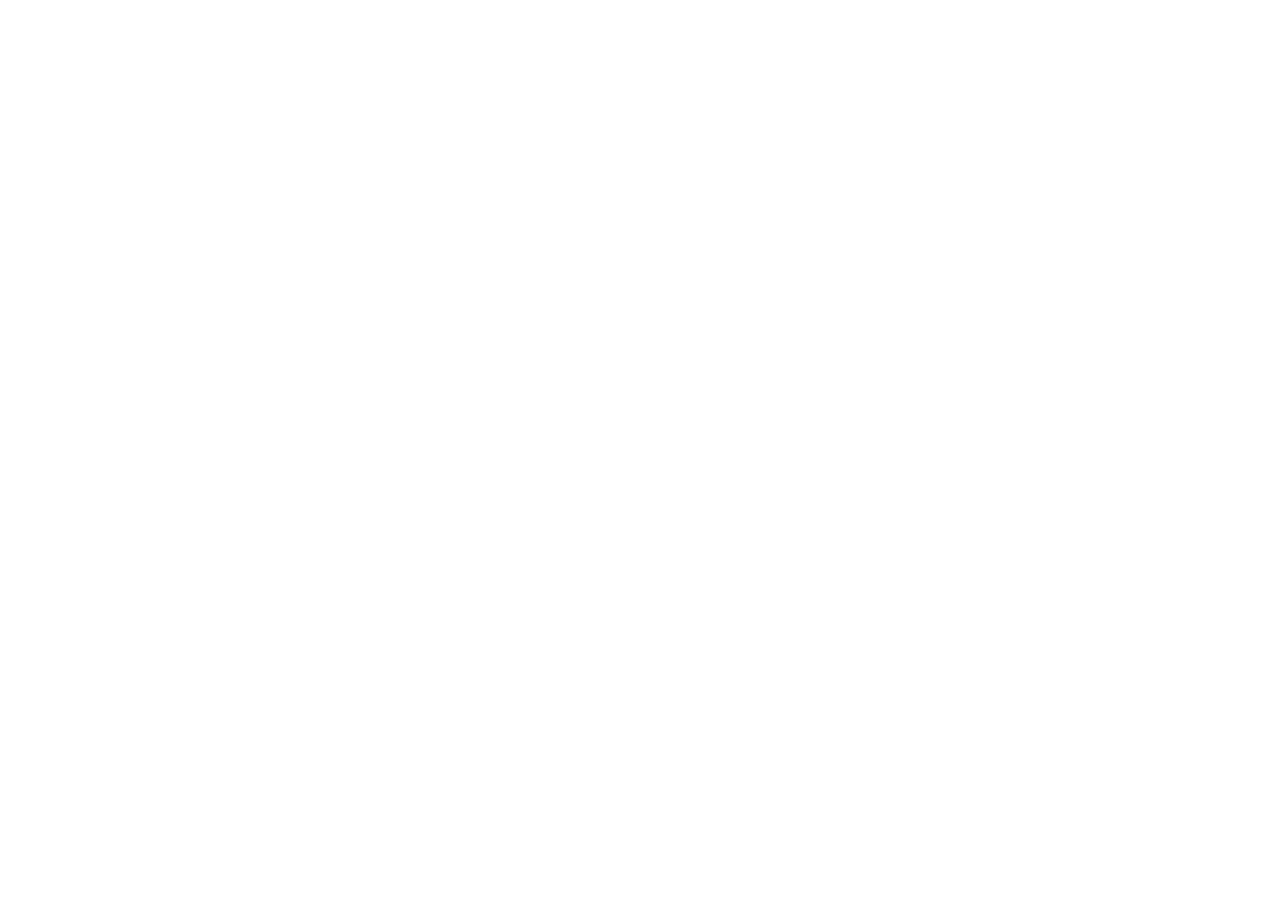
==== commit 7004a791: "Add Google favicon tags and site icon assets" ====
--- a/index.html
+++ b/index.html
@@ -1,44 +1,42 @@
-<!doctype html>
-<html lang="en">
-  <head>
-    <meta charset="UTF-8" />
-    <meta name="viewport" content="width=device-width, initial-scale=1.0" />
-    <title>Loan Eligibility Checker – Check Your Loan Eligibility Online | Instant Loan Guide</title>
-    <meta name="description" content="Check your loan eligibility online in minutes. Compare personal, home, business, education, and vehicle loans. Learn how to apply, check your application status, calculate EMI, and find the best loan options from trusted lenders." />
-    <link rel="canonical" href="https://truvex.life/" />
-    <link rel="sitemap" type="application/xml" href="[data-uri]" />
-
-    <!-- Google Favicon & Site Logo -->
-    <link rel="icon" type="image/svg+xml" href="https://truvex.life/images/truvex-logo.svg" />
-    <link rel="icon" type="image/png" sizes="192x192" href="https://truvex.life/favicon.png" />
-    <link rel="apple-touch-icon" sizes="180x180" href="https://truvex.life/apple-touch-icon.png" />
-    <link rel="shortcut icon" href="https://truvex.life/favicon.ico" />
-
-    <!-- Open Graph / Facebook -->
-    <meta property="og:type" content="website" />
-    <meta property="og:url" content="https://truvex.life/" />
-    <meta property="og:title" content="Loan Eligibility Checker – Check Your Loan Eligibility Online | Instant Loan Guide" />
-    <meta property="og:description" content="Check your loan eligibility online in minutes. Compare personal, home, business, education, and vehicle loans. Learn how to apply, check your application status, calculate EMI, and find the best loan options from trusted lenders." />
-    <meta property="og:site_name" content="Truvex" />
-
-    <!-- Twitter -->
-    <meta name="twitter:card" content="summary_large_image" />
-    <meta name="twitter:title" content="Loan Eligibility Checker – Check Your Loan Eligibility Online | Instant Loan Guide" />
-    <meta name="twitter:description" content="Check your loan eligibility online in minutes. Compare personal, home, business, education, and vehicle loans. Learn how to apply, check your application status, calculate EMI, and find the best loan options from trusted lenders." />
-
-    <!-- Additional SEO -->
-    <meta name="google-site-verification" content="ZzLJUPoqK2FzhJQNHl-nwkRQo2EQ17rBIRsaxD9jpaI" />
-    <meta name="robots" content="index, follow" />
-    <meta name="keywords" content="loan eligibility, loan calculator, EMI calculator, vehicle loan, personal loan, home loan, business loan, education loan, loan guide, check eligibility online" />
-    <meta name="author" content="Truvex" />
-    <!-- Google AdSense -->
-    <script async src="https://pagead2.googlesyndication.com/pagead/js/adsbygoogle.js?client=ca-pub-9446927424727783" crossorigin="anonymous"></script>
-    <script type="module" crossorigin src="/assets/index-Caf2YBR8.js"></script>
-    <link rel="stylesheet" crossorigin href="/assets/index-PLdnFNHz.css">
-  </head>
-  <body>
-    <div id="root"></div>-
-  </body>
-</html>
-
+<!doctype html>
+<html lang="en">
+  <head>
+    <meta charset="UTF-8" />
+    <meta name="viewport" content="width=device-width, initial-scale=1.0" />
+    <title>Loan Eligibility Checker – Check Your Loan Eligibility Online | Instant Loan Guide</title>
+    <meta name="description" content="Check your loan eligibility online in minutes. Compare personal, home, business, education, and vehicle loans. Learn how to apply, check your application status, calculate EMI, and find the best loan options from trusted lenders." />
+    <link rel="canonical" href="https://truvex.life/" />
+    <link rel="sitemap" type="application/xml" href="/sitemap.xml" />
+
+    <!-- Google Favicon & Site Logo -->
+    <link rel="icon" type="image/svg+xml" href="https://truvex.life/images/truvex-logo.svg" />
+    <link rel="icon" type="image/png" sizes="192x192" href="https://truvex.life/favicon.png" />
+    <link rel="apple-touch-icon" sizes="180x180" href="https://truvex.life/apple-touch-icon.png" />
+    <link rel="shortcut icon" href="https://truvex.life/favicon.ico" />
+
+    <!-- Open Graph / Facebook -->
+    <meta property="og:type" content="website" />
+    <meta property="og:url" content="https://truvex.life/" />
+    <meta property="og:title" content="Loan Eligibility Checker – Check Your Loan Eligibility Online | Instant Loan Guide" />
+    <meta property="og:description" content="Check your loan eligibility online in minutes. Compare personal, home, business, education, and vehicle loans. Learn how to apply, check your application status, calculate EMI, and find the best loan options from trusted lenders." />
+    <meta property="og:site_name" content="Truvex" />
+
+    <!-- Twitter -->
+    <meta name="twitter:card" content="summary_large_image" />
+    <meta name="twitter:title" content="Loan Eligibility Checker – Check Your Loan Eligibility Online | Instant Loan Guide" />
+    <meta name="twitter:description" content="Check your loan eligibility online in minutes. Compare personal, home, business, education, and vehicle loans. Learn how to apply, check your application status, calculate EMI, and find the best loan options from trusted lenders." />
+
+    <!-- Additional SEO -->
+    <meta name="google-site-verification" content="ZzLJUPoqK2FzhJQNHl-nwkRQo2EQ17rBIRsaxD9jpaI" />
+    <meta name="robots" content="index, follow" />
+    <meta name="keywords" content="loan eligibility, loan calculator, EMI calculator, vehicle loan, personal loan, home loan, business loan, education loan, loan guide, check eligibility online" />
+    <meta name="author" content="Truvex" />
+    <!-- Google AdSense -->
+    <script async src="https://pagead2.googlesyndication.com/pagead/js/adsbygoogle.js?client=ca-pub-9446927424727783" crossorigin="anonymous"></script>
+  </head>
+  <body>
+    <div id="root"></div>
+    <script type="module" src="/main.tsx"></script>
+  </body>
+</html>
+
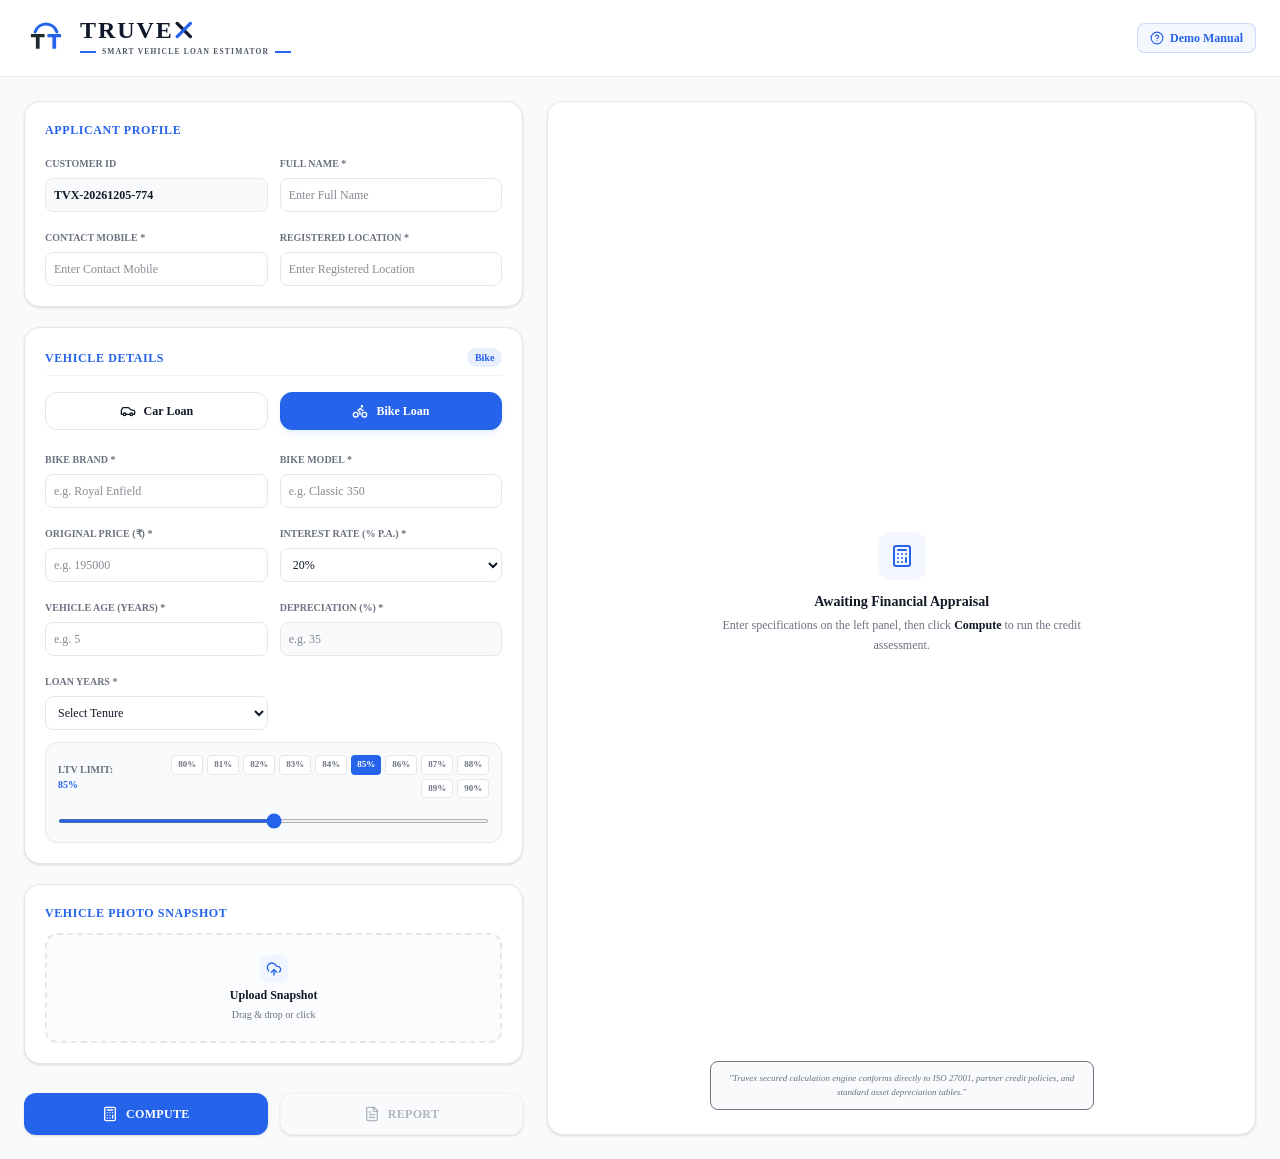
==== commit b0be28f7: "Update exact TT logo SVG and PNG favicon files for Google Search results and header" ====
--- a/index.html
+++ b/index.html
@@ -1,42 +1,44 @@
-<!doctype html>
-<html lang="en">
-  <head>
-    <meta charset="UTF-8" />
-    <meta name="viewport" content="width=device-width, initial-scale=1.0" />
-    <title>Loan Eligibility Checker – Check Your Loan Eligibility Online | Instant Loan Guide</title>
-    <meta name="description" content="Check your loan eligibility online in minutes. Compare personal, home, business, education, and vehicle loans. Learn how to apply, check your application status, calculate EMI, and find the best loan options from trusted lenders." />
-    <link rel="canonical" href="https://truvex.life/" />
-    <link rel="sitemap" type="application/xml" href="/sitemap.xml" />
-
-    <!-- Google Favicon & Site Logo -->
-    <link rel="icon" type="image/svg+xml" href="https://truvex.life/images/truvex-logo.svg" />
-    <link rel="icon" type="image/png" sizes="192x192" href="https://truvex.life/favicon.png" />
-    <link rel="apple-touch-icon" sizes="180x180" href="https://truvex.life/apple-touch-icon.png" />
-    <link rel="shortcut icon" href="https://truvex.life/favicon.ico" />
-
-    <!-- Open Graph / Facebook -->
-    <meta property="og:type" content="website" />
-    <meta property="og:url" content="https://truvex.life/" />
-    <meta property="og:title" content="Loan Eligibility Checker – Check Your Loan Eligibility Online | Instant Loan Guide" />
-    <meta property="og:description" content="Check your loan eligibility online in minutes. Compare personal, home, business, education, and vehicle loans. Learn how to apply, check your application status, calculate EMI, and find the best loan options from trusted lenders." />
-    <meta property="og:site_name" content="Truvex" />
-
-    <!-- Twitter -->
-    <meta name="twitter:card" content="summary_large_image" />
-    <meta name="twitter:title" content="Loan Eligibility Checker – Check Your Loan Eligibility Online | Instant Loan Guide" />
-    <meta name="twitter:description" content="Check your loan eligibility online in minutes. Compare personal, home, business, education, and vehicle loans. Learn how to apply, check your application status, calculate EMI, and find the best loan options from trusted lenders." />
-
-    <!-- Additional SEO -->
-    <meta name="google-site-verification" content="ZzLJUPoqK2FzhJQNHl-nwkRQo2EQ17rBIRsaxD9jpaI" />
-    <meta name="robots" content="index, follow" />
-    <meta name="keywords" content="loan eligibility, loan calculator, EMI calculator, vehicle loan, personal loan, home loan, business loan, education loan, loan guide, check eligibility online" />
-    <meta name="author" content="Truvex" />
-    <!-- Google AdSense -->
-    <script async src="https://pagead2.googlesyndication.com/pagead/js/adsbygoogle.js?client=ca-pub-9446927424727783" crossorigin="anonymous"></script>
-  </head>
-  <body>
-    <div id="root"></div>
-    <script type="module" src="/main.tsx"></script>
-  </body>
-</html>
-
+<!doctype html>
+<html lang="en">
+  <head>
+    <meta charset="UTF-8" />
+    <meta name="viewport" content="width=device-width, initial-scale=1.0" />
+    <title>Loan Eligibility Checker – Check Your Loan Eligibility Online | Instant Loan Guide</title>
+    <meta name="description" content="Check your loan eligibility online in minutes. Compare personal, home, business, education, and vehicle loans. Learn how to apply, check your application status, calculate EMI, and find the best loan options from trusted lenders." />
+    <link rel="canonical" href="https://truvex.life/" />
+    <link rel="sitemap" type="application/xml" href="[data-uri]" />
+
+    <!-- Google Favicon & Site Logo -->
+    <link rel="icon" type="image/svg+xml" href="https://truvex.life/images/truvex-logo.svg" />
+    <link rel="icon" type="image/png" sizes="192x192" href="https://truvex.life/favicon.png" />
+    <link rel="apple-touch-icon" sizes="180x180" href="https://truvex.life/apple-touch-icon.png" />
+    <link rel="shortcut icon" href="https://truvex.life/favicon.ico" />
+
+    <!-- Open Graph / Facebook -->
+    <meta property="og:type" content="website" />
+    <meta property="og:url" content="https://truvex.life/" />
+    <meta property="og:title" content="Loan Eligibility Checker – Check Your Loan Eligibility Online | Instant Loan Guide" />
+    <meta property="og:description" content="Check your loan eligibility online in minutes. Compare personal, home, business, education, and vehicle loans. Learn how to apply, check your application status, calculate EMI, and find the best loan options from trusted lenders." />
+    <meta property="og:site_name" content="Truvex" />
+
+    <!-- Twitter -->
+    <meta name="twitter:card" content="summary_large_image" />
+    <meta name="twitter:title" content="Loan Eligibility Checker – Check Your Loan Eligibility Online | Instant Loan Guide" />
+    <meta name="twitter:description" content="Check your loan eligibility online in minutes. Compare personal, home, business, education, and vehicle loans. Learn how to apply, check your application status, calculate EMI, and find the best loan options from trusted lenders." />
+
+    <!-- Additional SEO -->
+    <meta name="google-site-verification" content="ZzLJUPoqK2FzhJQNHl-nwkRQo2EQ17rBIRsaxD9jpaI" />
+    <meta name="robots" content="index, follow" />
+    <meta name="keywords" content="loan eligibility, loan calculator, EMI calculator, vehicle loan, personal loan, home loan, business loan, education loan, loan guide, check eligibility online" />
+    <meta name="author" content="Truvex" />
+    <!-- Google AdSense -->
+    <script async src="https://pagead2.googlesyndication.com/pagead/js/adsbygoogle.js?client=ca-pub-9446927424727783" crossorigin="anonymous"></script>
+    <script type="module" crossorigin src="/assets/index-DfFoBdR7.js"></script>
+    <link rel="stylesheet" crossorigin href="/assets/index-PLdnFNHz.css">
+  </head>
+  <body>
+    <div id="root"></div>+
+  </body>
+</html>
+
--- a/assets/index-PLdnFNHz.css
+++ b/assets/index-PLdnFNHz.css
@@ -0,0 +1 @@
+@import"https://fonts.googleapis.com/css2?family=Cinzel:wght@600;700;800&family=Marcellus&family=Cormorant+Garamond:ital,wght@0,500;0,600;0,700;1,500&family=Inter:wght@300;400;500;600;700&family=Poppins:wght@300;400;500;600;700&family=JetBrains+Mono:wght@400;500&display=swap";/*! tailwindcss v4.3.3 | MIT License | https://tailwindcss.com */@layer properties{@supports (((-webkit-hyphens:none)) and (not (margin-trim:inline))) or ((-moz-orient:inline) and (not (color:rgb(from red r g b)))){*,:before,:after,::backdrop{--tw-translate-x:0;--tw-translate-y:0;--tw-translate-z:0;--tw-scale-x:1;--tw-scale-y:1;--tw-scale-z:1;--tw-rotate-x:initial;--tw-rotate-y:initial;--tw-rotate-z:initial;--tw-skew-x:initial;--tw-skew-y:initial;--tw-pan-x:initial;--tw-pan-y:initial;--tw-pinch-zoom:initial;--tw-scroll-snap-strictness:proximity;--tw-space-y-reverse:0;--tw-space-x-reverse:0;--tw-divide-x-reverse:0;--tw-border-style:solid;--tw-divide-y-reverse:0;--tw-leading:initial;--tw-font-weight:initial;--tw-tracking:initial;--tw-ordinal:initial;--tw-slashed-zero:initial;--tw-numeric-figure:initial;--tw-numeric-spacing:initial;--tw-numeric-fraction:initial;--tw-shadow:0 0 #0000;--tw-shadow-color:initial;--tw-shadow-alpha:100%;--tw-inset-shadow:0 0 #0000;--tw-inset-shadow-color:initial;--tw-inset-shadow-alpha:100%;--tw-ring-color:initial;--tw-ring-shadow:0 0 #0000;--tw-inset-ring-color:initial;--tw-inset-ring-shadow:0 0 #0000;--tw-ring-inset:initial;--tw-ring-offset-width:0px;--tw-ring-offset-color:#fff;--tw-ring-offset-shadow:0 0 #0000;--tw-outline-style:solid;--tw-blur:initial;--tw-brightness:initial;--tw-contrast:initial;--tw-grayscale:initial;--tw-hue-rotate:initial;--tw-invert:initial;--tw-opacity:initial;--tw-saturate:initial;--tw-sepia:initial;--tw-drop-shadow:initial;--tw-drop-shadow-color:initial;--tw-drop-shadow-alpha:100%;--tw-drop-shadow-size:initial;--tw-backdrop-blur:initial;--tw-backdrop-brightness:initial;--tw-backdrop-contrast:initial;--tw-backdrop-grayscale:initial;--tw-backdrop-hue-rotate:initial;--tw-backdrop-invert:initial;--tw-backdrop-opacity:initial;--tw-backdrop-saturate:initial;--tw-backdrop-sepia:initial;--tw-duration:initial;--tw-ease:initial;--tw-contain-size:initial;--tw-contain-layout:initial;--tw-contain-paint:initial;--tw-contain-style:initial;--tw-text-shadow-color:initial;--tw-text-shadow-alpha:100%}}}@layer theme{:root,:host{--font-sans:"Times New Roman", Times, Georgia, serif;--font-mono:"Times New Roman", Times, Georgia, serif;--color-red-100:oklch(93.6% .032 17.717);--color-red-200:oklch(88.5% .062 18.334);--color-red-500:oklch(63.7% .237 25.331);--color-red-600:oklch(57.7% .245 27.325);--color-amber-50:oklch(98.7% .022 95.277);--color-amber-600:oklch(66.6% .179 58.318);--color-emerald-50:oklch(97.9% .021 166.113);--color-emerald-100:oklch(95% .052 163.051);--color-emerald-500:oklch(69.6% .17 162.48);--color-emerald-600:oklch(59.6% .145 163.225);--color-emerald-800:oklch(43.2% .095 166.913);--color-sky-950:oklch(29.3% .066 243.157);--color-blue-50:oklch(97% .014 254.604);--color-blue-500:oklch(62.3% .214 259.815);--color-rose-50:oklch(96.9% .015 12.422);--color-rose-100:oklch(94.1% .03 12.58);--color-rose-200:oklch(89.2% .058 10.001);--color-rose-500:oklch(64.5% .246 16.439);--color-rose-600:oklch(58.6% .253 17.585);--color-rose-800:oklch(45.5% .188 13.697);--color-slate-50:oklch(98.4% .003 247.858);--color-slate-100:oklch(96.8% .007 247.896);--color-slate-200:oklch(92.9% .013 255.508);--color-slate-950:oklch(12.9% .042 264.695);--color-white:#fff;--spacing:.25rem;--container-sm:24rem;--text-xs:.75rem;--text-xs--line-height:calc(1 / .75);--text-sm:.875rem;--text-sm--line-height:calc(1.25 / .875);--text-base:1rem;--text-base--line-height: 1.5 ;--text-xl:1.25rem;--text-xl--line-height:calc(1.75 / 1.25);--text-2xl:1.5rem;--text-2xl--line-height:calc(2 / 1.5);--font-weight-semibold:600;--font-weight-bold:700;--font-weight-extrabold:800;--tracking-tight:-.025em;--tracking-wide:.025em;--tracking-wider:.05em;--leading-relaxed:1.625;--radius-md:.375rem;--radius-lg:.5rem;--radius-xl:.75rem;--radius-2xl:1rem;--shadow-sm:0 1px 3px 0 #0000001a, 0 1px 2px -1px #0000001a;--shadow-md:0 4px 6px -1px #0000001a, 0 2px 4px -2px #0000001a;--shadow-lg:0 10px 15px -3px #0000001a, 0 4px 6px -4px #0000001a;--ease-in:cubic-bezier(.4, 0, 1, 1);--ease-out:cubic-bezier(0, 0, .2, 1);--ease-in-out:cubic-bezier(.4, 0, .2, 1);--default-transition-duration:.15s;--default-transition-timing-function:cubic-bezier(.4, 0, .2, 1);--default-font-family:var(--font-sans);--default-mono-font-family:var(--font-mono)}}@layer base{*,:after,:before,::backdrop{box-sizing:border-box;border:0 solid;margin:0;padding:0}::file-selector-button{box-sizing:border-box;border:0 solid;margin:0;padding:0}html,:host{-webkit-text-size-adjust:100%;-moz-tab-size:4;tab-size:4;line-height:1.5;font-family:var(--default-font-family,-apple-system, BlinkMacSystemFont, "Segoe UI", Roboto, "Helvetica Neue", "Noto Sans", Arial, sans-serif, "Apple Color Emoji", "Segoe UI Emoji", "Segoe UI Symbol", "Noto Color Emoji");font-feature-settings:var(--default-font-feature-settings,normal);font-variation-settings:var(--default-font-variation-settings,normal);-webkit-tap-highlight-color:transparent}hr{height:0;color:inherit;border-top-width:1px}abbr:where([title]){-webkit-text-decoration:underline dotted;text-decoration:underline dotted}h1,h2,h3,h4,h5,h6{font-size:inherit;font-weight:inherit}a{color:inherit;-webkit-text-decoration:inherit;text-decoration:inherit}b,strong{font-weight:bolder}code,kbd,samp,pre{font-family:var(--default-mono-font-family,ui-monospace, SFMono-Regular, Menlo, Monaco, Consolas, "Liberation Mono", "Courier New", monospace);font-feature-settings:var(--default-mono-font-feature-settings,normal);font-variation-settings:var(--default-mono-font-variation-settings,normal);font-size:1em}small{font-size:80%}sub,sup{vertical-align:baseline;font-size:75%;line-height:0;position:relative}sub{bottom:-.25em}sup{top:-.5em}table{text-indent:0;border-color:inherit;border-collapse:collapse}:-moz-focusring:where(:not(iframe)){outline:auto}progress{vertical-align:baseline}summary{display:list-item}ol,ul,menu{list-style:none}img,svg,video,canvas,audio,iframe,embed,object{vertical-align:middle;display:block}img,video{max-width:100%;height:auto}button,input,select,optgroup,textarea{font:inherit;font-feature-settings:inherit;font-variation-settings:inherit;letter-spacing:inherit;color:inherit;opacity:1;background-color:#0000;border-radius:0}::file-selector-button{font:inherit;font-feature-settings:inherit;font-variation-settings:inherit;letter-spacing:inherit;color:inherit;opacity:1;background-color:#0000;border-radius:0}:where(select:is([multiple],[size])) optgroup{font-weight:bolder}:where(select:is([multiple],[size])) optgroup option{padding-inline-start:20px}::file-selector-button{margin-inline-end:4px}::placeholder{opacity:1}@supports (not ((-webkit-appearance:-apple-pay-button))) or (contain-intrinsic-size:1px){::placeholder{color:currentColor}@supports (color:color-mix(in lab,red,red)){::placeholder{color:color-mix(in oklab,currentcolor 50%,transparent)}}}textarea{resize:vertical}::-webkit-search-decoration{-webkit-appearance:none}::-webkit-date-and-time-value{min-height:1lh;text-align:inherit}::-webkit-datetime-edit{display:inline-flex}::-webkit-datetime-edit-fields-wrapper{padding:0}::-webkit-datetime-edit{padding-block:0}::-webkit-datetime-edit-year-field{padding-block:0}::-webkit-datetime-edit-month-field{padding-block:0}::-webkit-datetime-edit-day-field{padding-block:0}::-webkit-datetime-edit-hour-field{padding-block:0}::-webkit-datetime-edit-minute-field{padding-block:0}::-webkit-datetime-edit-second-field{padding-block:0}::-webkit-datetime-edit-millisecond-field{padding-block:0}::-webkit-datetime-edit-meridiem-field{padding-block:0}::-webkit-calendar-picker-indicator{line-height:1}:-moz-ui-invalid{box-shadow:none}button,input:where([type=button],[type=reset],[type=submit]){-webkit-appearance:button;-moz-appearance:button;appearance:button}::file-selector-button{-webkit-appearance:button;-moz-appearance:button;appearance:button}::-webkit-inner-spin-button{height:auto}::-webkit-outer-spin-button{height:auto}[hidden]:where(:not([hidden=until-found])){display:none!important}}@layer components;@layer utilities{.\@container,.\@container-\[inline-size\]{container-type:inline-size}.\@container-size{container-type:size}.pointer-events-auto{pointer-events:auto}.pointer-events-none{pointer-events:none}.collapse{visibility:collapse}.invisible{visibility:hidden}.visible{visibility:visible}.sr-only{clip-path:inset(50%);white-space:nowrap;border-width:0;width:1px;height:1px;margin:-1px;padding:0;position:absolute;overflow:hidden}.not-sr-only{clip-path:none;white-space:normal;width:auto;height:auto;margin:0;padding:0;position:static;overflow:visible}.\!absolute{position:absolute!important}.absolute{position:absolute}.fixed{position:fixed}.relative{position:relative}.static{position:static}.sticky{position:sticky}.inset-0{top:0;right:0;bottom:0;left:0}.-top-1\.5{top:calc(var(--spacing) * -1.5)}.top-0{top:0}.-right-1\.5{right:calc(var(--spacing) * -1.5)}.isolate{isolation:isolate}.isolation-auto{isolation:auto}.z-40{z-index:40}.order-0,.order-none{order:0}.col-span-2{grid-column:span 2/span 2}.float-end{float:inline-end}.float-left{float:left}.float-none{float:none}.float-right{float:right}.float-start{float:inline-start}.clear-both{clear:both}.clear-end{clear:inline-end}.clear-left{clear:left}.clear-none{clear:none}.clear-right{clear:right}.clear-start{clear:inline-start}.\!container{width:100%!important}@media(min-width:40rem){.\!container{max-width:40rem!important}}@media(min-width:48rem){.\!container{max-width:48rem!important}}@media(min-width:64rem){.\!container{max-width:64rem!important}}@media(min-width:80rem){.\!container{max-width:80rem!important}}@media(min-width:96rem){.\!container{max-width:96rem!important}}.container{width:100%}@media(min-width:40rem){.container{max-width:40rem}}@media(min-width:48rem){.container{max-width:48rem}}@media(min-width:64rem){.container{max-width:64rem}}@media(min-width:80rem){.container{max-width:80rem}}@media(min-width:96rem){.container{max-width:96rem}}.container\!{width:100%!important}@media(min-width:40rem){.container\!{max-width:40rem!important}}@media(min-width:48rem){.container\!{max-width:48rem!important}}@media(min-width:64rem){.container\!{max-width:64rem!important}}@media(min-width:80rem){.container\!{max-width:80rem!important}}@media(min-width:96rem){.container\!{max-width:96rem!important}}.m-2{margin:calc(var(--spacing) * 2)}.mx-2{margin-inline:calc(var(--spacing) * 2)}.mx-auto{margin-inline:auto}.my-1{margin-block:var(--spacing)}.my-auto{margin-block:auto}.mt-0\.5{margin-top:calc(var(--spacing) * .5)}.mt-1{margin-top:var(--spacing)}.mt-1\.5{margin-top:calc(var(--spacing) * 1.5)}.mt-2{margin-top:calc(var(--spacing) * 2)}.mt-4{margin-top:calc(var(--spacing) * 4)}.mt-\[16px\]{margin-top:16px}.mr-2{margin-right:calc(var(--spacing) * 2)}.mb-1{margin-bottom:var(--spacing)}.mb-1\.5{margin-bottom:calc(var(--spacing) * 1.5)}.mb-2{margin-bottom:calc(var(--spacing) * 2)}.mb-3{margin-bottom:calc(var(--spacing) * 3)}.ml-2{margin-left:calc(var(--spacing) * 2)}.ml-\[0\.05em\]{margin-left:.05em}.box-border{box-sizing:border-box}.box-content{box-sizing:content-box}.block{display:block}.block\!{display:block!important}.contents{display:contents}.flex{display:flex}.flow-root{display:flow-root}.grid{display:grid}.hidden{display:none}.inline{display:inline}.inline-block{display:inline-block}.inline-flex{display:inline-flex}.inline-grid{display:inline-grid}.inline-table{display:inline-table}.list-item{display:list-item}.table{display:table}.table-caption{display:table-caption}.table-cell{display:table-cell}.table-column{display:table-column}.table-column-group{display:table-column-group}.table-footer-group{display:table-footer-group}.table-header-group{display:table-header-group}.table-row{display:table-row}.table-row-group{display:table-row-group}.field-sizing-content{field-sizing:content}.field-sizing-fixed{field-sizing:fixed}.size-auto{width:auto;height:auto}.h-1{height:var(--spacing)}.h-3{height:calc(var(--spacing) * 3)}.h-3\.5{height:calc(var(--spacing) * 3.5)}.h-4{height:calc(var(--spacing) * 4)}.h-5{height:calc(var(--spacing) * 5)}.h-6{height:calc(var(--spacing) * 6)}.h-9{height:calc(var(--spacing) * 9)}.h-12{height:calc(var(--spacing) * 12)}.h-20{height:calc(var(--spacing) * 20)}.h-\[1\.2rem\]{height:1.2rem}.h-\[1\.5px\]{height:1.5px}.h-auto{height:auto}.h-full{height:100%}.h-lh{height:1lh}.h-screen{height:100vh}.max-h-\[80px\]{max-height:80px}.max-h-lh{max-height:1lh}.max-h-none{max-height:none}.max-h-screen{max-height:100vh}.min-h-\[110px\]{min-height:110px}.min-h-\[420px\]{min-height:420px}.min-h-auto{min-height:auto}.min-h-lh{min-height:1lh}.min-h-screen{min-height:100vh}.w-1\/2{width:50%}.w-2{width:calc(var(--spacing) * 2)}.w-3{width:calc(var(--spacing) * 3)}.w-3\.5{width:calc(var(--spacing) * 3.5)}.w-4{width:calc(var(--spacing) * 4)}.w-5{width:calc(var(--spacing) * 5)}.w-6{width:calc(var(--spacing) * 6)}.w-9{width:calc(var(--spacing) * 9)}.w-12{width:calc(var(--spacing) * 12)}.w-20{width:calc(var(--spacing) * 20)}.w-\[0\.9rem\]{width:.9rem}.w-auto{width:auto}.w-full{width:100%}.w-screen{width:100vw}.max-w-\[1400px\]{max-width:1400px}.max-w-full{max-width:100%}.max-w-none{max-width:none}.max-w-screen{max-width:100vw}.max-w-sm{max-width:var(--container-sm)}.min-w-auto{min-width:auto}.min-w-screen{min-width:100vw}.flex-auto{flex:auto}.flex-initial{flex:0 auto}.flex-none{flex:none}.flex-shrink,.shrink{flex-shrink:1}.shrink-0{flex-shrink:0}.flex-grow,.grow{flex-grow:1}.basis-auto{flex-basis:auto}.basis-full{flex-basis:100%}.table-auto{table-layout:auto}.table-fixed{table-layout:fixed}.caption-bottom{caption-side:bottom}.caption-top{caption-side:top}.border-collapse{border-collapse:collapse}.border-separate{border-collapse:separate}.-translate-full{--tw-translate-x:-100%;--tw-translate-y:-100%;translate:var(--tw-translate-x) var(--tw-translate-y)}.translate-full{--tw-translate-x:100%;--tw-translate-y:100%;translate:var(--tw-translate-x) var(--tw-translate-y)}.translate-3d{translate:var(--tw-translate-x) var(--tw-translate-y) var(--tw-translate-z)}.translate-none{translate:none}.scale-3d{scale:var(--tw-scale-x) var(--tw-scale-y) var(--tw-scale-z)}.scale-none{scale:none}.-rotate-90{rotate:-90deg}.rotate-none{rotate:none}.transform{transform:var(--tw-rotate-x,) var(--tw-rotate-y,) var(--tw-rotate-z,) var(--tw-skew-x,) var(--tw-skew-y,)}.transform\!{transform:var(--tw-rotate-x,) var(--tw-rotate-y,) var(--tw-rotate-z,) var(--tw-skew-x,) var(--tw-skew-y,)!important}.transform-cpu{transform:var(--tw-rotate-x,) var(--tw-rotate-y,) var(--tw-rotate-z,) var(--tw-skew-x,) var(--tw-skew-y,)}.transform-gpu{transform:translateZ(0) var(--tw-rotate-x,) var(--tw-rotate-y,) var(--tw-rotate-z,) var(--tw-skew-x,) var(--tw-skew-y,)}.transform-none{transform:none}.cursor-not-allowed{cursor:not-allowed}.cursor-pointer{cursor:pointer}.touch-pinch-zoom{--tw-pinch-zoom:pinch-zoom;touch-action:var(--tw-pan-x,) var(--tw-pan-y,) var(--tw-pinch-zoom,)}.resize{resize:both}.resize-none{resize:none}.resize-x{resize:horizontal}.resize-y{resize:vertical}.snap-none{scroll-snap-type:none}.snap-mandatory{--tw-scroll-snap-strictness:mandatory}.snap-proximity{--tw-scroll-snap-strictness:proximity}.snap-align-none{scroll-snap-align:none}.snap-center{scroll-snap-align:center}.snap-end{scroll-snap-align:end}.snap-start{scroll-snap-align:start}.snap-always{scroll-snap-stop:always}.snap-normal{scroll-snap-stop:normal}.scrollbar-auto{scrollbar-width:auto}.scrollbar-none{scrollbar-width:none}.scrollbar-thin{scrollbar-width:thin}.scrollbar-gutter-auto{scrollbar-gutter:auto}.scrollbar-gutter-both{scrollbar-gutter:stable both-edges}.scrollbar-gutter-stable{scrollbar-gutter:stable}.list-inside{list-style-position:inside}.list-outside{list-style-position:outside}.appearance-auto{-webkit-appearance:auto;-moz-appearance:auto;appearance:auto}.appearance-none{-webkit-appearance:none;-moz-appearance:none;appearance:none}.columns-2{columns:2}.columns-3{columns:3}.columns-4{columns:4}.grid-flow-col{grid-auto-flow:column}.grid-flow-col-dense{grid-auto-flow:column dense}.grid-flow-dense{grid-auto-flow:dense}.grid-flow-row{grid-auto-flow:row}.grid-flow-row-dense{grid-auto-flow:dense}.grid-cols-1{grid-template-columns:repeat(1,minmax(0,1fr))}.grid-cols-2{grid-template-columns:repeat(2,minmax(0,1fr))}.flex-col{flex-direction:column}.flex-col-reverse{flex-direction:column-reverse}.flex-row{flex-direction:row}.flex-row-reverse{flex-direction:row-reverse}.flex-nowrap{flex-wrap:nowrap}.flex-wrap{flex-wrap:wrap}.flex-wrap-reverse{flex-wrap:wrap-reverse}.place-content-around{place-content:space-around}.place-content-baseline{place-content:baseline start}.place-content-between{place-content:space-between}.place-content-center{place-content:center}.place-content-center-safe{place-content:safe center}.place-content-end{place-content:end}.place-content-end-safe{place-content:safe end}.place-content-evenly{place-content:space-evenly}.place-content-start{place-content:start}.place-content-stretch{place-content:stretch}.place-items-baseline{place-items:baseline}.place-items-center{place-items:center}.place-items-center-safe{place-items:safe center}.place-items-end{place-items:end}.place-items-end-safe{place-items:safe end}.place-items-start{place-items:start}.place-items-stretch{place-items:stretch stretch}.content-around{align-content:space-around}.content-baseline{align-content:baseline}.content-between{align-content:space-between}.content-center{align-content:center}.content-center-safe{align-content:safe center}.content-end{align-content:flex-end}.content-end-safe{align-content:safe flex-end}.content-evenly{align-content:space-evenly}.content-normal{align-content:normal}.content-start{align-content:flex-start}.content-stretch{align-content:stretch}.items-baseline{align-items:baseline}.items-baseline-last{align-items:last baseline}.items-center{align-items:center}.items-center-safe{align-items:safe center}.items-end{align-items:flex-end}.items-end-safe{align-items:safe flex-end}.items-start{align-items:flex-start}.items-stretch{align-items:stretch}.justify-around{justify-content:space-around}.justify-baseline{justify-content:baseline}.justify-between{justify-content:space-between}.justify-center{justify-content:center}.justify-center-safe{justify-content:safe center}.justify-end{justify-content:flex-end}.justify-end-safe{justify-content:safe flex-end}.justify-evenly{justify-content:space-evenly}.justify-normal{justify-content:normal}.justify-start{justify-content:flex-start}.justify-stretch{justify-content:stretch}.justify-items-center{justify-items:center}.justify-items-center-safe{justify-items:safe center}.justify-items-end{justify-items:end}.justify-items-end-safe{justify-items:safe end}.justify-items-normal{justify-items:normal}.justify-items-start{justify-items:start}.justify-items-stretch{justify-items:stretch}.gap-1{gap:var(--spacing)}.gap-1\.5{gap:calc(var(--spacing) * 1.5)}.gap-2{gap:calc(var(--spacing) * 2)}.gap-3{gap:calc(var(--spacing) * 3)}.gap-4{gap:calc(var(--spacing) * 4)}.gap-5{gap:calc(var(--spacing) * 5)}.gap-6{gap:calc(var(--spacing) * 6)}:where(.space-y-2>:not(:last-child)){--tw-space-y-reverse:0;margin-block-start:calc(calc(var(--spacing) * 2) * var(--tw-space-y-reverse));margin-block-end:calc(calc(var(--spacing) * 2) * calc(1 - var(--tw-space-y-reverse)))}:where(.space-y-3>:not(:last-child)){--tw-space-y-reverse:0;margin-block-start:calc(calc(var(--spacing) * 3) * var(--tw-space-y-reverse));margin-block-end:calc(calc(var(--spacing) * 3) * calc(1 - var(--tw-space-y-reverse)))}:where(.space-y-4>:not(:last-child)){--tw-space-y-reverse:0;margin-block-start:calc(calc(var(--spacing) * 4) * var(--tw-space-y-reverse));margin-block-end:calc(calc(var(--spacing) * 4) * calc(1 - var(--tw-space-y-reverse)))}:where(.space-y-reverse>:not(:last-child)){--tw-space-y-reverse:1}:where(.space-x-reverse>:not(:last-child)){--tw-space-x-reverse:1}:where(.divide-x>:not(:last-child)){--tw-divide-x-reverse:0;border-inline-style:var(--tw-border-style);border-inline-start-width:calc(1px * var(--tw-divide-x-reverse));border-inline-end-width:calc(1px * calc(1 - var(--tw-divide-x-reverse)))}:where(.divide-y>:not(:last-child)){--tw-divide-y-reverse:0;border-bottom-style:var(--tw-border-style);border-top-style:var(--tw-border-style);border-top-width:calc(1px * var(--tw-divide-y-reverse));border-bottom-width:calc(1px * calc(1 - var(--tw-divide-y-reverse)))}:where(.divide-y-reverse>:not(:last-child)){--tw-divide-y-reverse:1}.place-self-auto{place-self:auto}.place-self-center{place-self:center}.place-self-center-safe{place-self:safe center}.place-self-end{place-self:end}.place-self-end-safe{place-self:safe end}.place-self-start{place-self:start}.place-self-stretch{place-self:stretch stretch}.self-auto{align-self:auto}.self-baseline{align-self:baseline}.self-baseline-last{align-self:last baseline}.self-center{align-self:center}.self-center-safe{align-self:safe center}.self-end{align-self:flex-end}.self-end-safe{align-self:safe flex-end}.self-start{align-self:flex-start}.self-stretch{align-self:stretch}.justify-self-auto{justify-self:auto}.justify-self-center{justify-self:center}.justify-self-center-safe{justify-self:safe center}.justify-self-end{justify-self:flex-end}.justify-self-end-safe{justify-self:safe flex-end}.justify-self-start{justify-self:flex-start}.justify-self-stretch{justify-self:stretch}.truncate{text-overflow:ellipsis;white-space:nowrap;overflow:hidden}.scroll-auto{scroll-behavior:auto}.scroll-smooth{scroll-behavior:smooth}.rounded{border-radius:.25rem}.rounded-2xl{border-radius:var(--radius-2xl)}.rounded-full{border-radius:3.40282e38px}.rounded-lg{border-radius:var(--radius-lg)}.rounded-md{border-radius:var(--radius-md)}.rounded-xl{border-radius:var(--radius-xl)}.rounded-s{border-start-start-radius:.25rem;border-end-start-radius:.25rem}.rounded-ss{border-start-start-radius:.25rem}.rounded-e{border-start-end-radius:.25rem;border-end-end-radius:.25rem}.rounded-se{border-start-end-radius:.25rem}.rounded-ee{border-end-end-radius:.25rem}.rounded-es{border-end-start-radius:.25rem}.rounded-t{border-top-left-radius:.25rem;border-top-right-radius:.25rem}.rounded-l{border-top-left-radius:.25rem;border-bottom-left-radius:.25rem}.rounded-tl{border-top-left-radius:.25rem}.rounded-r{border-top-right-radius:.25rem;border-bottom-right-radius:.25rem}.rounded-tr{border-top-right-radius:.25rem}.rounded-b{border-bottom-right-radius:.25rem;border-bottom-left-radius:.25rem}.rounded-br{border-bottom-right-radius:.25rem}.rounded-bl{border-bottom-left-radius:.25rem}.border{border-style:var(--tw-border-style);border-width:1px}.border-2{border-style:var(--tw-border-style);border-width:2px}.border-x{border-inline-style:var(--tw-border-style);border-inline-width:1px}.border-y{border-block-style:var(--tw-border-style);border-block-width:1px}.border-s{border-inline-start-style:var(--tw-border-style);border-inline-start-width:1px}.border-e{border-inline-end-style:var(--tw-border-style);border-inline-end-width:1px}.border-bs{border-block-start-style:var(--tw-border-style);border-block-start-width:1px}.border-be{border-block-end-style:var(--tw-border-style);border-block-end-width:1px}.border-t{border-top-style:var(--tw-border-style);border-top-width:1px}.border-r{border-right-style:var(--tw-border-style);border-right-width:1px}.border-b{border-bottom-style:var(--tw-border-style);border-bottom-width:1px}.border-l{border-left-style:var(--tw-border-style);border-left-width:1px}.border-dashed{--tw-border-style:dashed;border-style:dashed}.border-dotted{--tw-border-style:dotted;border-style:dotted}.border-double{--tw-border-style:double;border-style:double}.border-hidden{--tw-border-style:hidden;border-style:hidden}.border-none{--tw-border-style:none;border-style:none}.border-solid{--tw-border-style:solid;border-style:solid}.border-\[\#2563EB\]{border-color:#2563eb}.border-\[\#2563EB\]\/20{border-color:#2563eb33}.border-\[\#2563EB\]\/30{border-color:#2563eb4d}.border-\[\#E5E7EB\]{border-color:#e5e7eb}.border-emerald-100{border-color:var(--color-emerald-100)}.border-rose-100{border-color:var(--color-rose-100)}.border-rose-200{border-color:var(--color-rose-200)}.border-slate-100{border-color:var(--color-slate-100)}.bg-\(--my_variable\){background-color:var(--my_variable)}.bg-\(color\:--my-color\){background-color:var(--my-color)}.bg-\[\#0088cc\]{background-color:#08c}.bg-\[\#2563EB\]{background-color:#2563eb}.bg-\[\#2563EB\]\/5{background-color:#2563eb0d}.bg-\[\#2563EB\]\/10{background-color:#2563eb1a}.bg-\[\#2563eb\]{background-color:#2563eb}.bg-\[\#F8FAFC\]{background-color:#f8fafc}.bg-\[color\:var\(--my-color\)\]{background-color:var(--my-color)}.bg-\[var\(--my_variable\)\]{background-color:var(--my_variable)}.bg-amber-50{background-color:var(--color-amber-50)}.bg-blue-50{background-color:var(--color-blue-50)}.bg-blue-50\/5{background-color:#eff6ff0d}@supports (color:color-mix(in lab,red,red)){.bg-blue-50\/5{background-color:color-mix(in oklab,var(--color-blue-50) 5%,transparent)}}.bg-emerald-50{background-color:var(--color-emerald-50)}.bg-emerald-500\/10{background-color:#00bb7f1a}@supports (color:color-mix(in lab,red,red)){.bg-emerald-500\/10{background-color:color-mix(in oklab,var(--color-emerald-500) 10%,transparent)}}.bg-red-100{background-color:var(--color-red-100)}.bg-red-500{background-color:var(--color-red-500)}.bg-red-500\/50{background-color:#fb2c3680}@supports (color:color-mix(in lab,red,red)){.bg-red-500\/50{background-color:color-mix(in oklab,var(--color-red-500) 50%,transparent)}}.bg-red-500\/\[50\%\]{background-color:#fb2c3680}@supports (color:color-mix(in lab,red,red)){.bg-red-500\/\[50\%\]{background-color:color-mix(in oklab,var(--color-red-500) 50%,transparent)}}.bg-rose-50{background-color:var(--color-rose-50)}.bg-rose-500\/10{background-color:#ff23571a}@supports (color:color-mix(in lab,red,red)){.bg-rose-500\/10{background-color:color-mix(in oklab,var(--color-rose-500) 10%,transparent)}}.bg-slate-50{background-color:var(--color-slate-50)}.bg-slate-50\/50{background-color:#f8fafc80}@supports (color:color-mix(in lab,red,red)){.bg-slate-50\/50{background-color:color-mix(in oklab,var(--color-slate-50) 50%,transparent)}}.bg-slate-200{background-color:var(--color-slate-200)}.bg-white{background-color:var(--color-white)}.-bg-conic,.bg-conic{--tw-gradient-position:in oklab;background-image:conic-gradient(var(--tw-gradient-stops))}.bg-radial{--tw-gradient-position:in oklab;background-image:radial-gradient(var(--tw-gradient-stops))}.bg-none{background-image:none}.via-none{--tw-gradient-via-stops:initial}.mask-none{-webkit-mask-image:none;mask-image:none}.mask-circle{--tw-mask-radial-shape:circle}.mask-ellipse{--tw-mask-radial-shape:ellipse}.mask-radial-closest-corner{--tw-mask-radial-size:closest-corner}.mask-radial-closest-side{--tw-mask-radial-size:closest-side}.mask-radial-farthest-corner{--tw-mask-radial-size:farthest-corner}.mask-radial-farthest-side{--tw-mask-radial-size:farthest-side}.mask-radial-at-bottom{--tw-mask-radial-position:bottom}.mask-radial-at-bottom-left{--tw-mask-radial-position:bottom left}.mask-radial-at-bottom-right{--tw-mask-radial-position:bottom right}.mask-radial-at-center{--tw-mask-radial-position:center}.mask-radial-at-left{--tw-mask-radial-position:left}.mask-radial-at-right{--tw-mask-radial-position:right}.mask-radial-at-top{--tw-mask-radial-position:top}.mask-radial-at-top-left{--tw-mask-radial-position:top left}.mask-radial-at-top-right{--tw-mask-radial-position:top right}.box-decoration-clone{-webkit-box-decoration-break:clone;box-decoration-break:clone}.box-decoration-slice{-webkit-box-decoration-break:slice;box-decoration-break:slice}.decoration-clone{-webkit-box-decoration-break:clone;box-decoration-break:clone}.decoration-slice{-webkit-box-decoration-break:slice;box-decoration-break:slice}.bg-auto{background-size:auto}.bg-contain{background-size:contain}.bg-cover{background-size:cover}.bg-fixed{background-attachment:fixed}.bg-local{background-attachment:local}.bg-scroll{background-attachment:scroll}.bg-clip-border{background-clip:border-box}.bg-clip-content{background-clip:content-box}.bg-clip-padding{background-clip:padding-box}.bg-clip-text{-webkit-background-clip:text;background-clip:text}.bg-bottom{background-position:bottom}.bg-bottom-left{background-position:0 100%}.bg-bottom-right{background-position:100% 100%}.bg-center{background-position:50%}.bg-left{background-position:0}.bg-left-bottom{background-position:0 100%}.bg-left-top{background-position:0 0}.bg-right{background-position:100%}.bg-right-bottom{background-position:100% 100%}.bg-right-top{background-position:100% 0}.bg-top{background-position:top}.bg-top-left{background-position:0 0}.bg-top-right{background-position:100% 0}.bg-no-repeat{background-repeat:no-repeat}.bg-repeat{background-repeat:repeat}.bg-repeat-round{background-repeat:round}.bg-repeat-space{background-repeat:space}.bg-repeat-x{background-repeat:repeat-x}.bg-repeat-y{background-repeat:repeat-y}.bg-origin-border{background-origin:border-box}.bg-origin-content{background-origin:content-box}.bg-origin-padding{background-origin:padding-box}.mask-add{-webkit-mask-composite:source-over;mask-composite:add}.mask-exclude{-webkit-mask-composite:xor;mask-composite:exclude}.mask-intersect{-webkit-mask-composite:source-in;mask-composite:intersect}.mask-subtract{-webkit-mask-composite:source-out;mask-composite:subtract}.mask-alpha{-webkit-mask-source-type:alpha;mask-mode:alpha}.mask-luminance{-webkit-mask-source-type:luminance;mask-mode:luminance}.mask-match{-webkit-mask-source-type:auto;mask-mode:match-source}.mask-type-alpha{mask-type:alpha}.mask-type-luminance{mask-type:luminance}.mask-auto{-webkit-mask-size:auto;mask-size:auto}.mask-contain{-webkit-mask-size:contain;mask-size:contain}.mask-cover{-webkit-mask-size:cover;mask-size:cover}.mask-clip-border{-webkit-mask-clip:border-box;mask-clip:border-box}.mask-clip-content{-webkit-mask-clip:content-box;mask-clip:content-box}.mask-clip-fill{-webkit-mask-clip:fill-box;mask-clip:fill-box}.mask-clip-padding{-webkit-mask-clip:padding-box;mask-clip:padding-box}.mask-clip-stroke{-webkit-mask-clip:stroke-box;mask-clip:stroke-box}.mask-clip-view{-webkit-mask-clip:view-box;mask-clip:view-box}.mask-no-clip{-webkit-mask-clip:no-clip;mask-clip:no-clip}.mask-bottom{-webkit-mask-position:bottom;mask-position:bottom}.mask-bottom-left{-webkit-mask-position:0 100%;mask-position:0 100%}.mask-bottom-right{-webkit-mask-position:100% 100%;mask-position:100% 100%}.mask-center{-webkit-mask-position:50%;mask-position:50%}.mask-left{-webkit-mask-position:0;mask-position:0}.mask-right{-webkit-mask-position:100%;mask-position:100%}.mask-top{-webkit-mask-position:top;mask-position:top}.mask-top-left{-webkit-mask-position:0 0;mask-position:0 0}.mask-top-right{-webkit-mask-position:100% 0;mask-position:100% 0}.mask-no-repeat{-webkit-mask-repeat:no-repeat;mask-repeat:no-repeat}.mask-repeat{-webkit-mask-repeat:repeat;mask-repeat:repeat}.mask-repeat-round{-webkit-mask-repeat:round;mask-repeat:round}.mask-repeat-space{-webkit-mask-repeat:space;mask-repeat:space}.mask-repeat-x{-webkit-mask-repeat:repeat-x;mask-repeat:repeat-x}.mask-repeat-y{-webkit-mask-repeat:repeat-y;mask-repeat:repeat-y}.mask-origin-border{-webkit-mask-origin:border-box;mask-origin:border-box}.mask-origin-content{-webkit-mask-origin:content-box;mask-origin:content-box}.mask-origin-fill{-webkit-mask-origin:fill-box;mask-origin:fill-box}.mask-origin-padding{-webkit-mask-origin:padding-box;mask-origin:padding-box}.mask-origin-stroke{-webkit-mask-origin:stroke-box;mask-origin:stroke-box}.mask-origin-view{-webkit-mask-origin:view-box;mask-origin:view-box}.fill-none{fill:none}.stroke-\[\#22C55E\]{stroke:#22c55e}.stroke-none{stroke:none}.stroke-rose-500{stroke:var(--color-rose-500)}.stroke-slate-100{stroke:var(--color-slate-100)}.stroke-\[3px\]{stroke-width:3px}.object-contain{object-fit:contain}.object-cover{object-fit:cover}.object-fill{object-fit:fill}.object-none{object-fit:none}.object-scale-down{object-fit:scale-down}.object-left-bottom{object-position:left bottom}.object-left-top{object-position:left top}.object-right-bottom{object-position:right bottom}.object-right-top{object-position:right top}.p-1{padding:var(--spacing)}.p-1\.5{padding:calc(var(--spacing) * 1.5)}.p-2{padding:calc(var(--spacing) * 2)}.p-2\.5{padding:calc(var(--spacing) * 2.5)}.p-3{padding:calc(var(--spacing) * 3)}.p-3\.5{padding:calc(var(--spacing) * 3.5)}.p-4{padding:calc(var(--spacing) * 4)}.p-5{padding:calc(var(--spacing) * 5)}.p-6{padding:calc(var(--spacing) * 6)}.px-1\.5{padding-inline:calc(var(--spacing) * 1.5)}.px-2{padding-inline:calc(var(--spacing) * 2)}.px-3{padding-inline:calc(var(--spacing) * 3)}.py-0\.5{padding-block:calc(var(--spacing) * .5)}.py-1\.5{padding-block:calc(var(--spacing) * 1.5)}.py-2\.5{padding-block:calc(var(--spacing) * 2.5)}.py-3{padding-block:calc(var(--spacing) * 3)}.pt-2{padding-top:calc(var(--spacing) * 2)}.pb-1{padding-bottom:var(--spacing)}.pb-2{padding-bottom:calc(var(--spacing) * 2)}.text-center{text-align:center}.text-end{text-align:end}.text-justify{text-align:justify}.text-left{text-align:left}.text-right{text-align:right}.text-start{text-align:start}.align-baseline{vertical-align:baseline}.align-bottom{vertical-align:bottom}.align-middle{vertical-align:middle}.align-sub{vertical-align:sub}.align-super{vertical-align:super}.align-text-bottom{vertical-align:text-bottom}.align-text-top{vertical-align:text-top}.align-top{vertical-align:top}.font-mono{font-family:var(--font-mono)}.font-sans{font-family:var(--font-sans)}.text-base{font-size:var(--text-base);line-height:var(--tw-leading,var(--text-base--line-height))}.text-sm{font-size:var(--text-sm);line-height:var(--tw-leading,var(--text-sm--line-height))}.text-xl{font-size:var(--text-xl);line-height:var(--tw-leading,var(--text-xl--line-height))}.text-xs{font-size:var(--text-xs);line-height:var(--tw-leading,var(--text-xs--line-height))}.text-\[6\.5px\]{font-size:6.5px}.text-\[7px\]{font-size:7px}.text-\[9px\]{font-size:9px}.text-\[10px\]{font-size:10px}.leading-none{--tw-leading:1;line-height:1}.leading-relaxed{--tw-leading:var(--leading-relaxed);line-height:var(--leading-relaxed)}.font-bold{--tw-font-weight:var(--font-weight-bold);font-weight:var(--font-weight-bold)}.font-extrabold{--tw-font-weight:var(--font-weight-extrabold);font-weight:var(--font-weight-extrabold)}.font-semibold{--tw-font-weight:var(--font-weight-semibold);font-weight:var(--font-weight-semibold)}.tracking-\[0\.08em\]{--tw-tracking:.08em;letter-spacing:.08em}.tracking-\[0\.16em\]{--tw-tracking:.16em;letter-spacing:.16em}.tracking-tight{--tw-tracking:var(--tracking-tight);letter-spacing:var(--tracking-tight)}.tracking-wide{--tw-tracking:var(--tracking-wide);letter-spacing:var(--tracking-wide)}.tracking-wider{--tw-tracking:var(--tracking-wider);letter-spacing:var(--tracking-wider)}.text-balance{text-wrap:balance}.text-nowrap{text-wrap:nowrap}.text-pretty{text-wrap:pretty}.text-wrap{text-wrap:wrap}.break-normal{overflow-wrap:normal;word-break:normal}.break-words{overflow-wrap:break-word}.wrap-anywhere{overflow-wrap:anywhere}.wrap-break-word{overflow-wrap:break-word}.wrap-normal{overflow-wrap:normal}.break-all{word-break:break-all}.break-keep{word-break:keep-all}.overflow-ellipsis{text-overflow:ellipsis}.text-clip{text-overflow:clip}.text-ellipsis{text-overflow:ellipsis}.hyphens-auto{-webkit-hyphens:auto;hyphens:auto}.hyphens-manual{-webkit-hyphens:manual;hyphens:manual}.hyphens-none{-webkit-hyphens:none;hyphens:none}.whitespace-break-spaces{white-space:break-spaces}.whitespace-normal{white-space:normal}.whitespace-nowrap{white-space:nowrap}.whitespace-pre{white-space:pre}.whitespace-pre-line{white-space:pre-line}.whitespace-pre-wrap{white-space:pre-wrap}.\[color\:red\]{color:red}.\[color\:red\]\/50{color:#ff000080}.\[color\:red\]\/50\!{color:#ff000080!important}.text-\[\#0f172a\]{color:#0f172a}.text-\[\#4b5563\]{color:#4b5563}.text-\[\#6B7280\]{color:#6b7280}.text-\[\#6B7280\]\/50{color:#6b728080}.text-\[\#22C55E\]{color:#22c55e}.text-\[\#2563EB\]{color:#2563eb}.text-\[\#111827\]{color:#111827}.text-\[\#F59E0B\]{color:#f59e0b}.text-amber-600{color:var(--color-amber-600)}.text-emerald-600{color:var(--color-emerald-600)}.text-emerald-800{color:var(--color-emerald-800)}.text-red-600{color:var(--color-red-600)}.text-rose-500{color:var(--color-rose-500)}.text-rose-600{color:var(--color-rose-600)}.text-rose-800{color:var(--color-rose-800)}.text-white{color:var(--color-white)}.capitalize{text-transform:capitalize}.lowercase{text-transform:lowercase}.normal-case{text-transform:none}.uppercase{text-transform:uppercase}.italic{font-style:italic}.not-italic{font-style:normal}.font-stretch-condensed{font-stretch:75%}.font-stretch-expanded{font-stretch:125%}.font-stretch-extra-condensed{font-stretch:62.5%}.font-stretch-extra-expanded{font-stretch:150%}.font-stretch-normal{font-stretch:100%}.font-stretch-semi-condensed{font-stretch:87.5%}.font-stretch-semi-expanded{font-stretch:112.5%}.font-stretch-ultra-condensed{font-stretch:50%}.font-stretch-ultra-expanded{font-stretch:200%}.diagonal-fractions{--tw-numeric-fraction:diagonal-fractions;font-variant-numeric:var(--tw-ordinal,) var(--tw-slashed-zero,) var(--tw-numeric-figure,) var(--tw-numeric-spacing,) var(--tw-numeric-fraction,)}.lining-nums{--tw-numeric-figure:lining-nums;font-variant-numeric:var(--tw-ordinal,) var(--tw-slashed-zero,) var(--tw-numeric-figure,) var(--tw-numeric-spacing,) var(--tw-numeric-fraction,)}.oldstyle-nums{--tw-numeric-figure:oldstyle-nums;font-variant-numeric:var(--tw-ordinal,) var(--tw-slashed-zero,) var(--tw-numeric-figure,) var(--tw-numeric-spacing,) var(--tw-numeric-fraction,)}.ordinal{--tw-ordinal:ordinal;font-variant-numeric:var(--tw-ordinal,) var(--tw-slashed-zero,) var(--tw-numeric-figure,) var(--tw-numeric-spacing,) var(--tw-numeric-fraction,)}.proportional-nums{--tw-numeric-spacing:proportional-nums;font-variant-numeric:var(--tw-ordinal,) var(--tw-slashed-zero,) var(--tw-numeric-figure,) var(--tw-numeric-spacing,) var(--tw-numeric-fraction,)}.slashed-zero{--tw-slashed-zero:slashed-zero;font-variant-numeric:var(--tw-ordinal,) var(--tw-slashed-zero,) var(--tw-numeric-figure,) var(--tw-numeric-spacing,) var(--tw-numeric-fraction,)}.stacked-fractions{--tw-numeric-fraction:stacked-fractions;font-variant-numeric:var(--tw-ordinal,) var(--tw-slashed-zero,) var(--tw-numeric-figure,) var(--tw-numeric-spacing,) var(--tw-numeric-fraction,)}.tabular-nums{--tw-numeric-spacing:tabular-nums;font-variant-numeric:var(--tw-ordinal,) var(--tw-slashed-zero,) var(--tw-numeric-figure,) var(--tw-numeric-spacing,) var(--tw-numeric-fraction,)}.normal-nums{font-variant-numeric:normal}.line-through{text-decoration-line:line-through}.no-underline{text-decoration-line:none}.overline{text-decoration-line:overline}.underline{text-decoration-line:underline}.decoration-dashed{text-decoration-style:dashed}.decoration-dotted{text-decoration-style:dotted}.decoration-double{text-decoration-style:double}.decoration-solid{text-decoration-style:solid}.decoration-wavy{text-decoration-style:wavy}.decoration-auto{text-decoration-thickness:auto}.decoration-from-font{text-decoration-thickness:from-font}.antialiased{-webkit-font-smoothing:antialiased;-moz-osx-font-smoothing:grayscale}.subpixel-antialiased{-webkit-font-smoothing:auto;-moz-osx-font-smoothing:auto}.accent-\[\#2563EB\]{accent-color:#2563eb}.accent-auto{accent-color:auto}.scheme-dark{color-scheme:dark}.scheme-light{color-scheme:light}.scheme-light-dark{color-scheme:light dark}.scheme-normal{color-scheme:normal}.scheme-only-dark{color-scheme:dark only}.scheme-only-light{color-scheme:light only}.opacity-90{opacity:.9}.mix-blend-plus-darker{mix-blend-mode:plus-darker}.mix-blend-plus-lighter{mix-blend-mode:plus-lighter}.shadow{--tw-shadow:0 1px 3px 0 var(--tw-shadow-color,#0000001a), 0 1px 2px -1px var(--tw-shadow-color,#0000001a);box-shadow:var(--tw-inset-shadow),var(--tw-inset-ring-shadow),var(--tw-ring-offset-shadow),var(--tw-ring-shadow),var(--tw-shadow)}.shadow-md{--tw-shadow:0 4px 6px -1px var(--tw-shadow-color,#0000001a), 0 2px 4px -2px var(--tw-shadow-color,#0000001a);box-shadow:var(--tw-inset-shadow),var(--tw-inset-ring-shadow),var(--tw-ring-offset-shadow),var(--tw-ring-shadow),var(--tw-shadow)}.shadow-sm{--tw-shadow:0 1px 3px 0 var(--tw-shadow-color,#0000001a), 0 1px 2px -1px var(--tw-shadow-color,#0000001a);box-shadow:var(--tw-inset-shadow),var(--tw-inset-ring-shadow),var(--tw-ring-offset-shadow),var(--tw-ring-shadow),var(--tw-shadow)}.ring{--tw-ring-shadow:var(--tw-ring-inset,) 0 0 0 calc(1px + var(--tw-ring-offset-width)) var(--tw-ring-color,currentcolor);box-shadow:var(--tw-inset-shadow),var(--tw-inset-ring-shadow),var(--tw-ring-offset-shadow),var(--tw-ring-shadow),var(--tw-shadow)}.inset-ring{--tw-inset-ring-shadow:inset 0 0 0 1px var(--tw-inset-ring-color,currentcolor);box-shadow:var(--tw-inset-shadow),var(--tw-inset-ring-shadow),var(--tw-ring-offset-shadow),var(--tw-ring-shadow),var(--tw-shadow)}.shadow-blue-500\/10{--tw-shadow-color:#3080ff1a}@supports (color:color-mix(in lab,red,red)){.shadow-blue-500\/10{--tw-shadow-color:color-mix(in oklab, color-mix(in oklab, var(--color-blue-500) 10%, transparent) var(--tw-shadow-alpha), transparent)}}.shadow-initial{--tw-shadow-color:initial}.inset-shadow-initial{--tw-inset-shadow-color:initial}.outline-hidden{--tw-outline-style:none;outline-style:none}@media(forced-colors:active){.outline-hidden{outline-offset:2px;outline:2px solid #0000}}.outline{outline-style:var(--tw-outline-style);outline-width:1px}.blur{--tw-blur:blur(8px);filter:var(--tw-blur,) var(--tw-brightness,) var(--tw-contrast,) var(--tw-grayscale,) var(--tw-hue-rotate,) var(--tw-invert,) var(--tw-saturate,) var(--tw-sepia,) var(--tw-drop-shadow,)}.drop-shadow{--tw-drop-shadow-size:drop-shadow(0 1px 2px var(--tw-drop-shadow-color,#0000001a)) drop-shadow(0 1px 1px var(--tw-drop-shadow-color,#0000000f));--tw-drop-shadow:drop-shadow(0 1px 2px #0000001a) drop-shadow(0 1px 1px #0000000f);filter:var(--tw-blur,) var(--tw-brightness,) var(--tw-contrast,) var(--tw-grayscale,) var(--tw-hue-rotate,) var(--tw-invert,) var(--tw-saturate,) var(--tw-sepia,) var(--tw-drop-shadow,)}.drop-shadow-none{--tw-drop-shadow: ;filter:var(--tw-blur,) var(--tw-brightness,) var(--tw-contrast,) var(--tw-grayscale,) var(--tw-hue-rotate,) var(--tw-invert,) var(--tw-saturate,) var(--tw-sepia,) var(--tw-drop-shadow,)}.grayscale{--tw-grayscale:grayscale(100%);filter:var(--tw-blur,) var(--tw-brightness,) var(--tw-contrast,) var(--tw-grayscale,) var(--tw-hue-rotate,) var(--tw-invert,) var(--tw-saturate,) var(--tw-sepia,) var(--tw-drop-shadow,)}.invert{--tw-invert:invert(100%);filter:var(--tw-blur,) var(--tw-brightness,) var(--tw-contrast,) var(--tw-grayscale,) var(--tw-hue-rotate,) var(--tw-invert,) var(--tw-saturate,) var(--tw-sepia,) var(--tw-drop-shadow,)}.sepia{--tw-sepia:sepia(100%);filter:var(--tw-blur,) var(--tw-brightness,) var(--tw-contrast,) var(--tw-grayscale,) var(--tw-hue-rotate,) var(--tw-invert,) var(--tw-saturate,) var(--tw-sepia,) var(--tw-drop-shadow,)}.filter{filter:var(--tw-blur,) var(--tw-brightness,) var(--tw-contrast,) var(--tw-grayscale,) var(--tw-hue-rotate,) var(--tw-invert,) var(--tw-saturate,) var(--tw-sepia,) var(--tw-drop-shadow,)}.filter\!{filter:var(--tw-blur,) var(--tw-brightness,) var(--tw-contrast,) var(--tw-grayscale,) var(--tw-hue-rotate,) var(--tw-invert,) var(--tw-saturate,) var(--tw-sepia,) var(--tw-drop-shadow,)!important}.backdrop-blur{--tw-backdrop-blur:blur(8px);-webkit-backdrop-filter:var(--tw-backdrop-blur,) var(--tw-backdrop-brightness,) var(--tw-backdrop-contrast,) var(--tw-backdrop-grayscale,) var(--tw-backdrop-hue-rotate,) var(--tw-backdrop-invert,) var(--tw-backdrop-opacity,) var(--tw-backdrop-saturate,) var(--tw-backdrop-sepia,);backdrop-filter:var(--tw-backdrop-blur,) var(--tw-backdrop-brightness,) var(--tw-backdrop-contrast,) var(--tw-backdrop-grayscale,) var(--tw-backdrop-hue-rotate,) var(--tw-backdrop-invert,) var(--tw-backdrop-opacity,) var(--tw-backdrop-saturate,) var(--tw-backdrop-sepia,)}.backdrop-grayscale{--tw-backdrop-grayscale:grayscale(100%);-webkit-backdrop-filter:var(--tw-backdrop-blur,) var(--tw-backdrop-brightness,) var(--tw-backdrop-contrast,) var(--tw-backdrop-grayscale,) var(--tw-backdrop-hue-rotate,) var(--tw-backdrop-invert,) var(--tw-backdrop-opacity,) var(--tw-backdrop-saturate,) var(--tw-backdrop-sepia,);backdrop-filter:var(--tw-backdrop-blur,) var(--tw-backdrop-brightness,) var(--tw-backdrop-contrast,) var(--tw-backdrop-grayscale,) var(--tw-backdrop-hue-rotate,) var(--tw-backdrop-invert,) var(--tw-backdrop-opacity,) var(--tw-backdrop-saturate,) var(--tw-backdrop-sepia,)}.backdrop-invert{--tw-backdrop-invert:invert(100%);-webkit-backdrop-filter:var(--tw-backdrop-blur,) var(--tw-backdrop-brightness,) var(--tw-backdrop-contrast,) var(--tw-backdrop-grayscale,) var(--tw-backdrop-hue-rotate,) var(--tw-backdrop-invert,) var(--tw-backdrop-opacity,) var(--tw-backdrop-saturate,) var(--tw-backdrop-sepia,);backdrop-filter:var(--tw-backdrop-blur,) var(--tw-backdrop-brightness,) var(--tw-backdrop-contrast,) var(--tw-backdrop-grayscale,) var(--tw-backdrop-hue-rotate,) var(--tw-backdrop-invert,) var(--tw-backdrop-opacity,) var(--tw-backdrop-saturate,) var(--tw-backdrop-sepia,)}.backdrop-sepia{--tw-backdrop-sepia:sepia(100%);-webkit-backdrop-filter:var(--tw-backdrop-blur,) var(--tw-backdrop-brightness,) var(--tw-backdrop-contrast,) var(--tw-backdrop-grayscale,) var(--tw-backdrop-hue-rotate,) var(--tw-backdrop-invert,) var(--tw-backdrop-opacity,) var(--tw-backdrop-saturate,) var(--tw-backdrop-sepia,);backdrop-filter:var(--tw-backdrop-blur,) var(--tw-backdrop-brightness,) var(--tw-backdrop-contrast,) var(--tw-backdrop-grayscale,) var(--tw-backdrop-hue-rotate,) var(--tw-backdrop-invert,) var(--tw-backdrop-opacity,) var(--tw-backdrop-saturate,) var(--tw-backdrop-sepia,)}.backdrop-filter{-webkit-backdrop-filter:var(--tw-backdrop-blur,) var(--tw-backdrop-brightness,) var(--tw-backdrop-contrast,) var(--tw-backdrop-grayscale,) var(--tw-backdrop-hue-rotate,) var(--tw-backdrop-invert,) var(--tw-backdrop-opacity,) var(--tw-backdrop-saturate,) var(--tw-backdrop-sepia,);backdrop-filter:var(--tw-backdrop-blur,) var(--tw-backdrop-brightness,) var(--tw-backdrop-contrast,) var(--tw-backdrop-grayscale,) var(--tw-backdrop-hue-rotate,) var(--tw-backdrop-invert,) var(--tw-backdrop-opacity,) var(--tw-backdrop-saturate,) var(--tw-backdrop-sepia,)}.transition{transition-property:color,background-color,border-color,outline-color,text-decoration-color,fill,stroke,--tw-gradient-from,--tw-gradient-via,--tw-gradient-to,opacity,box-shadow,transform,translate,scale,rotate,filter,-webkit-backdrop-filter,backdrop-filter,display,content-visibility,overlay,pointer-events;transition-timing-function:var(--tw-ease,var(--default-transition-timing-function));transition-duration:var(--tw-duration,var(--default-transition-duration))}.transition-all{transition-property:all;transition-timing-function:var(--tw-ease,var(--default-transition-timing-function));transition-duration:var(--tw-duration,var(--default-transition-duration))}.transition-discrete{transition-behavior:allow-discrete}.transition-normal{transition-behavior:normal}.duration-700{--tw-duration:.7s;transition-duration:.7s}.ease-in{--tw-ease:var(--ease-in);transition-timing-function:var(--ease-in)}.ease-in-out{--tw-ease:var(--ease-in-out);transition-timing-function:var(--ease-in-out)}.ease-out{--tw-ease:var(--ease-out);transition-timing-function:var(--ease-out)}.will-change-auto{will-change:auto}.will-change-contents{will-change:contents}.will-change-scroll{will-change:scroll-position}.will-change-transform{will-change:transform}.contain-inline-size{--tw-contain-size:inline-size;contain:var(--tw-contain-size,) var(--tw-contain-layout,) var(--tw-contain-paint,) var(--tw-contain-style,)}.contain-layout{--tw-contain-layout:layout;contain:var(--tw-contain-size,) var(--tw-contain-layout,) var(--tw-contain-paint,) var(--tw-contain-style,)}.contain-paint{--tw-contain-paint:paint;contain:var(--tw-contain-size,) var(--tw-contain-layout,) var(--tw-contain-paint,) var(--tw-contain-style,)}.contain-size{--tw-contain-size:size;contain:var(--tw-contain-size,) var(--tw-contain-layout,) var(--tw-contain-paint,) var(--tw-contain-style,)}.contain-style{--tw-contain-style:style;contain:var(--tw-contain-size,) var(--tw-contain-layout,) var(--tw-contain-paint,) var(--tw-contain-style,)}.contain-content{contain:content}.contain-none{contain:none}.contain-strict{contain:strict}.content-none{--tw-content:none;content:none}.forced-color-adjust-auto{forced-color-adjust:auto}.forced-color-adjust-none{forced-color-adjust:none}.outline-dashed{--tw-outline-style:dashed;outline-style:dashed}.outline-dotted{--tw-outline-style:dotted;outline-style:dotted}.outline-double{--tw-outline-style:double;outline-style:double}.outline-none{--tw-outline-style:none;outline-style:none}.outline-solid{--tw-outline-style:solid;outline-style:solid}.select-none{-webkit-user-select:none;user-select:none}.\[k\:K\]{k:K}.\[vite\:html\]{vite:html}.backface-hidden{backface-visibility:hidden}.backface-visible{backface-visibility:visible}.block-auto{block-size:auto}.block-lh{block-size:1lh}.block-screen{block-size:100vh}:where(.divide-x-reverse>:not(:last-child)){--tw-divide-x-reverse:1}.duration-initial{--tw-duration:initial}.inline-auto{inline-size:auto}.inline-screen{inline-size:100vw}.max-block-lh{max-block-size:1lh}.max-block-none{max-block-size:none}.max-block-screen{max-block-size:100vh}.max-inline-none{max-inline-size:none}.max-inline-screen{max-inline-size:100vw}.min-block-auto{min-block-size:auto}.min-block-lh{min-block-size:1lh}.min-block-screen{min-block-size:100vh}.min-inline-auto{min-inline-size:auto}.min-inline-screen{min-inline-size:100vw}.ring-inset{--tw-ring-inset:inset}.text-shadow-initial{--tw-text-shadow-color:initial}.transform-3d{transform-style:preserve-3d}.transform-border{transform-box:border-box}.transform-content{transform-box:content-box}.transform-fill{transform-box:fill-box}.transform-flat{transform-style:flat}.transform-stroke{transform-box:stroke-box}.transform-view{transform-box:view-box}@media(hover:hover){.hover\:border-\[\#2563EB\]:hover{border-color:#2563eb}.hover\:border-\[\#2563EB\]\/40:hover{border-color:#2563eb66}.hover\:bg-\[\#1d4ed8\]:hover{background-color:#1d4ed8}.hover\:bg-red-200:hover{background-color:var(--color-red-200)}.hover\:bg-slate-50:hover{background-color:var(--color-slate-50)}.hover\:bg-slate-100:hover{background-color:var(--color-slate-100)}}.focus\:border-\[\#2563EB\]:focus{border-color:#2563eb}.disabled\:opacity-50:disabled{opacity:.5}@media(min-width:40rem){.sm\:block{display:block}.sm\:h-3\.5{height:calc(var(--spacing) * 3.5)}.sm\:h-11{height:calc(var(--spacing) * 11)}.sm\:h-\[1\.5rem\]{height:1.5rem}.sm\:w-3\.5{width:calc(var(--spacing) * 3.5)}.sm\:w-4{width:calc(var(--spacing) * 4)}.sm\:w-11{width:calc(var(--spacing) * 11)}.sm\:w-\[1\.1rem\]{width:1.1rem}.sm\:flex-row{flex-direction:row}.sm\:items-center{align-items:center}.sm\:justify-end{justify-content:flex-end}.sm\:gap-1\.5{gap:calc(var(--spacing) * 1.5)}.sm\:gap-3{gap:calc(var(--spacing) * 3)}.sm\:px-3{padding-inline:calc(var(--spacing) * 3)}.sm\:px-6{padding-inline:calc(var(--spacing) * 6)}.sm\:py-1\.5{padding-block:calc(var(--spacing) * 1.5)}.sm\:py-4{padding-block:calc(var(--spacing) * 4)}.sm\:text-2xl{font-size:var(--text-2xl);line-height:var(--tw-leading,var(--text-2xl--line-height))}.sm\:text-xs{font-size:var(--text-xs);line-height:var(--tw-leading,var(--text-xs--line-height))}.sm\:text-\[7\.5px\]{font-size:7.5px}}@media(min-width:48rem){.md\:grid-cols-2{grid-template-columns:repeat(2,minmax(0,1fr))}.md\:grid-cols-4{grid-template-columns:repeat(4,minmax(0,1fr))}}@media(min-width:64rem){.lg\:col-span-5{grid-column:span 5/span 5}.lg\:col-span-7{grid-column:span 7/span 7}.lg\:grid-cols-12{grid-template-columns:repeat(12,minmax(0,1fr))}}.bg-radial-gradient{background-image:radial-gradient(circle at top,var(--color-sky-950) 0%,var(--color-slate-950) 100%)}}*{font-family:Times New Roman,Times,Georgia,serif!important}body{color:#111827;background-color:#f8fafc;overflow-x:hidden;font-family:Times New Roman,Times,Georgia,serif!important}@keyframes float{0%,to{opacity:.6;transform:translateY(0)scale(1)}50%{opacity:.8;transform:translateY(-20px)scale(1.05)}}.animate-float-slow{animation:8s ease-in-out infinite float}.animate-float-delayed{animation:10s ease-in-out 2s infinite float}::-webkit-scrollbar{width:6px;height:6px}::-webkit-scrollbar-track{background:#ffffff05}::-webkit-scrollbar-thumb{background:#ffffff1a;border-radius:3px}::-webkit-scrollbar-thumb:hover{background:#fff3}@property --tw-translate-x{syntax:"*";inherits:false;initial-value:0}@property --tw-translate-y{syntax:"*";inherits:false;initial-value:0}@property --tw-translate-z{syntax:"*";inherits:false;initial-value:0}@property --tw-scale-x{syntax:"*";inherits:false;initial-value:1}@property --tw-scale-y{syntax:"*";inherits:false;initial-value:1}@property --tw-scale-z{syntax:"*";inherits:false;initial-value:1}@property --tw-rotate-x{syntax:"*";inherits:false}@property --tw-rotate-y{syntax:"*";inherits:false}@property --tw-rotate-z{syntax:"*";inherits:false}@property --tw-skew-x{syntax:"*";inherits:false}@property --tw-skew-y{syntax:"*";inherits:false}@property --tw-pan-x{syntax:"*";inherits:false}@property --tw-pan-y{syntax:"*";inherits:false}@property --tw-pinch-zoom{syntax:"*";inherits:false}@property --tw-scroll-snap-strictness{syntax:"*";inherits:false;initial-value:proximity}@property --tw-space-y-reverse{syntax:"*";inherits:false;initial-value:0}@property --tw-space-x-reverse{syntax:"*";inherits:false;initial-value:0}@property --tw-divide-x-reverse{syntax:"*";inherits:false;initial-value:0}@property --tw-border-style{syntax:"*";inherits:false;initial-value:solid}@property --tw-divide-y-reverse{syntax:"*";inherits:false;initial-value:0}@property --tw-leading{syntax:"*";inherits:false}@property --tw-font-weight{syntax:"*";inherits:false}@property --tw-tracking{syntax:"*";inherits:false}@property --tw-ordinal{syntax:"*";inherits:false}@property --tw-slashed-zero{syntax:"*";inherits:false}@property --tw-numeric-figure{syntax:"*";inherits:false}@property --tw-numeric-spacing{syntax:"*";inherits:false}@property --tw-numeric-fraction{syntax:"*";inherits:false}@property --tw-shadow{syntax:"*";inherits:false;initial-value:0 0 #0000}@property --tw-shadow-color{syntax:"*";inherits:false}@property --tw-shadow-alpha{syntax:"<percentage>";inherits:false;initial-value:100%}@property --tw-inset-shadow{syntax:"*";inherits:false;initial-value:0 0 #0000}@property --tw-inset-shadow-color{syntax:"*";inherits:false}@property --tw-inset-shadow-alpha{syntax:"<percentage>";inherits:false;initial-value:100%}@property --tw-ring-color{syntax:"*";inherits:false}@property --tw-ring-shadow{syntax:"*";inherits:false;initial-value:0 0 #0000}@property --tw-inset-ring-color{syntax:"*";inherits:false}@property --tw-inset-ring-shadow{syntax:"*";inherits:false;initial-value:0 0 #0000}@property --tw-ring-inset{syntax:"*";inherits:false}@property --tw-ring-offset-width{syntax:"<length>";inherits:false;initial-value:0}@property --tw-ring-offset-color{syntax:"*";inherits:false;initial-value:#fff}@property --tw-ring-offset-shadow{syntax:"*";inherits:false;initial-value:0 0 #0000}@property --tw-outline-style{syntax:"*";inherits:false;initial-value:solid}@property --tw-blur{syntax:"*";inherits:false}@property --tw-brightness{syntax:"*";inherits:false}@property --tw-contrast{syntax:"*";inherits:false}@property --tw-grayscale{syntax:"*";inherits:false}@property --tw-hue-rotate{syntax:"*";inherits:false}@property --tw-invert{syntax:"*";inherits:false}@property --tw-opacity{syntax:"*";inherits:false}@property --tw-saturate{syntax:"*";inherits:false}@property --tw-sepia{syntax:"*";inherits:false}@property --tw-drop-shadow{syntax:"*";inherits:false}@property --tw-drop-shadow-color{syntax:"*";inherits:false}@property --tw-drop-shadow-alpha{syntax:"<percentage>";inherits:false;initial-value:100%}@property --tw-drop-shadow-size{syntax:"*";inherits:false}@property --tw-backdrop-blur{syntax:"*";inherits:false}@property --tw-backdrop-brightness{syntax:"*";inherits:false}@property --tw-backdrop-contrast{syntax:"*";inherits:false}@property --tw-backdrop-grayscale{syntax:"*";inherits:false}@property --tw-backdrop-hue-rotate{syntax:"*";inherits:false}@property --tw-backdrop-invert{syntax:"*";inherits:false}@property --tw-backdrop-opacity{syntax:"*";inherits:false}@property --tw-backdrop-saturate{syntax:"*";inherits:false}@property --tw-backdrop-sepia{syntax:"*";inherits:false}@property --tw-duration{syntax:"*";inherits:false}@property --tw-ease{syntax:"*";inherits:false}@property --tw-contain-size{syntax:"*";inherits:false}@property --tw-contain-layout{syntax:"*";inherits:false}@property --tw-contain-paint{syntax:"*";inherits:false}@property --tw-contain-style{syntax:"*";inherits:false}@property --tw-text-shadow-color{syntax:"*";inherits:false}@property --tw-text-shadow-alpha{syntax:"<percentage>";inherits:false;initial-value:100%}
